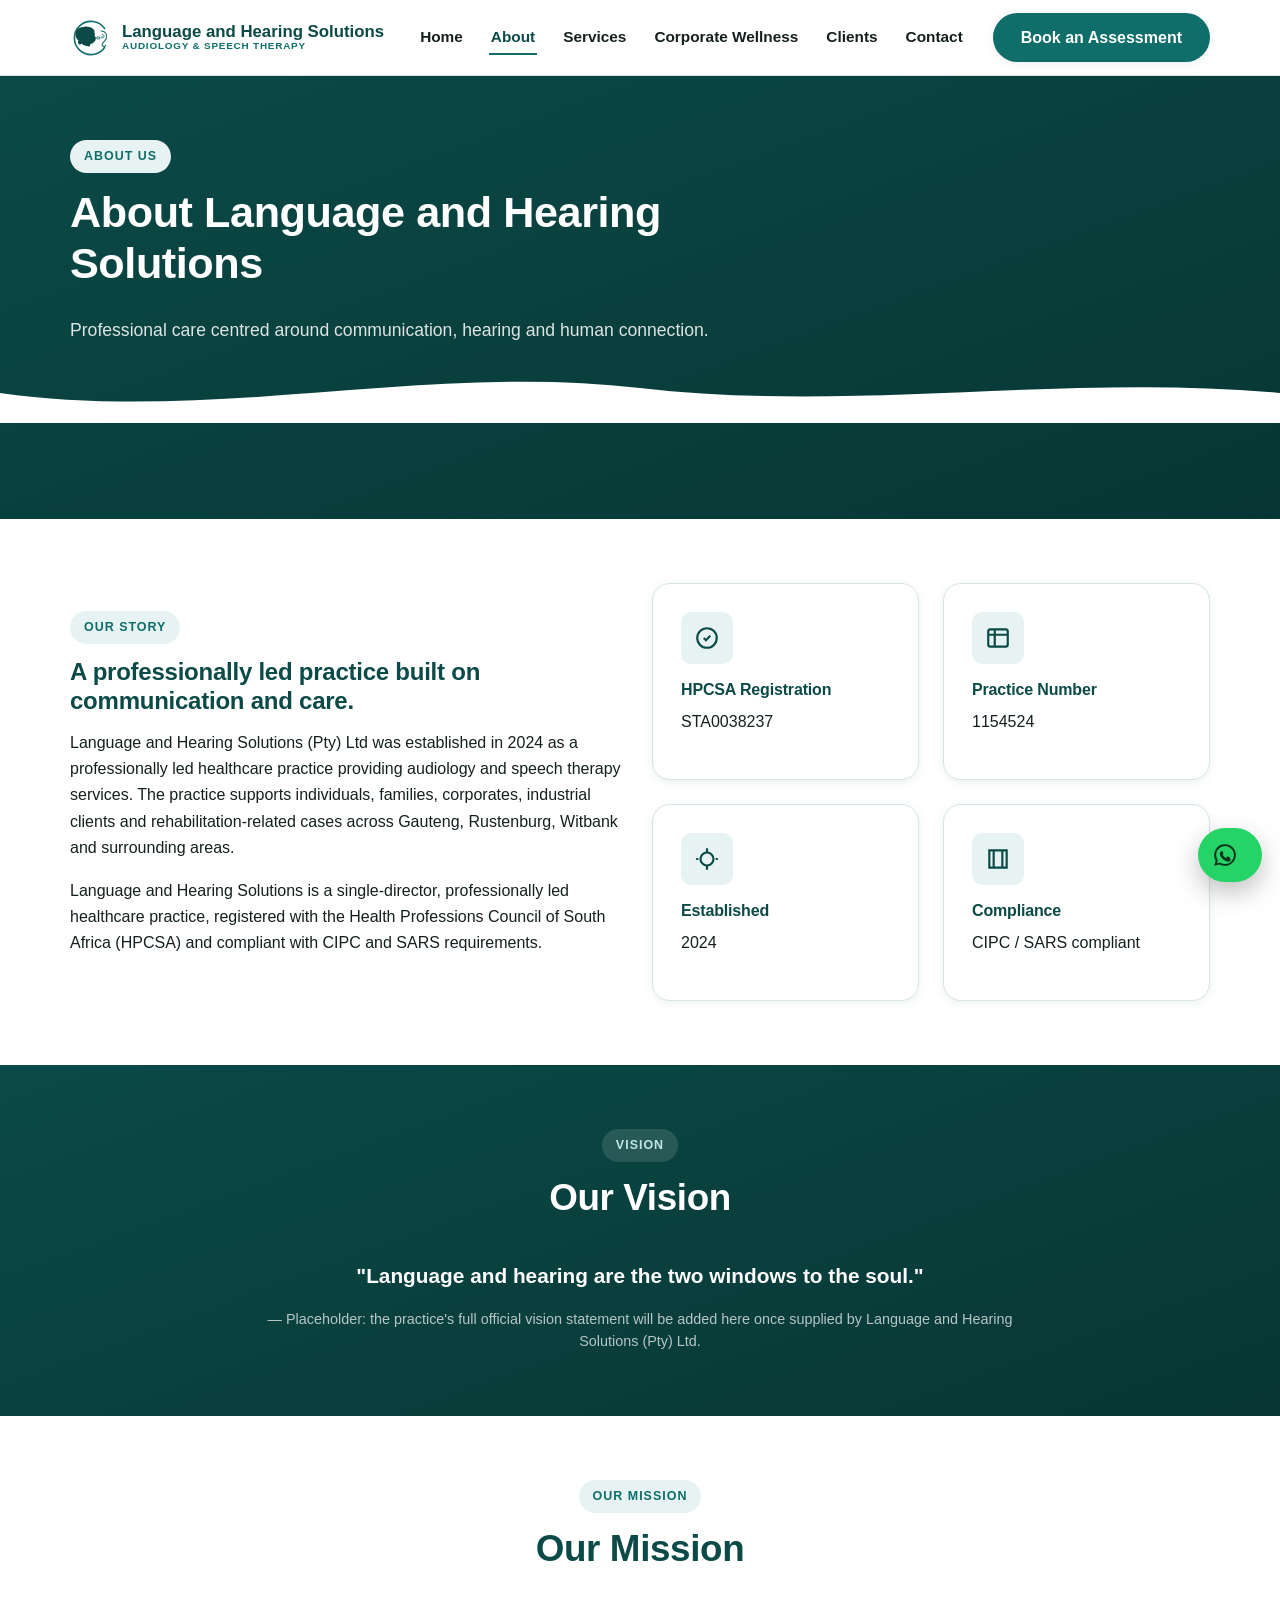
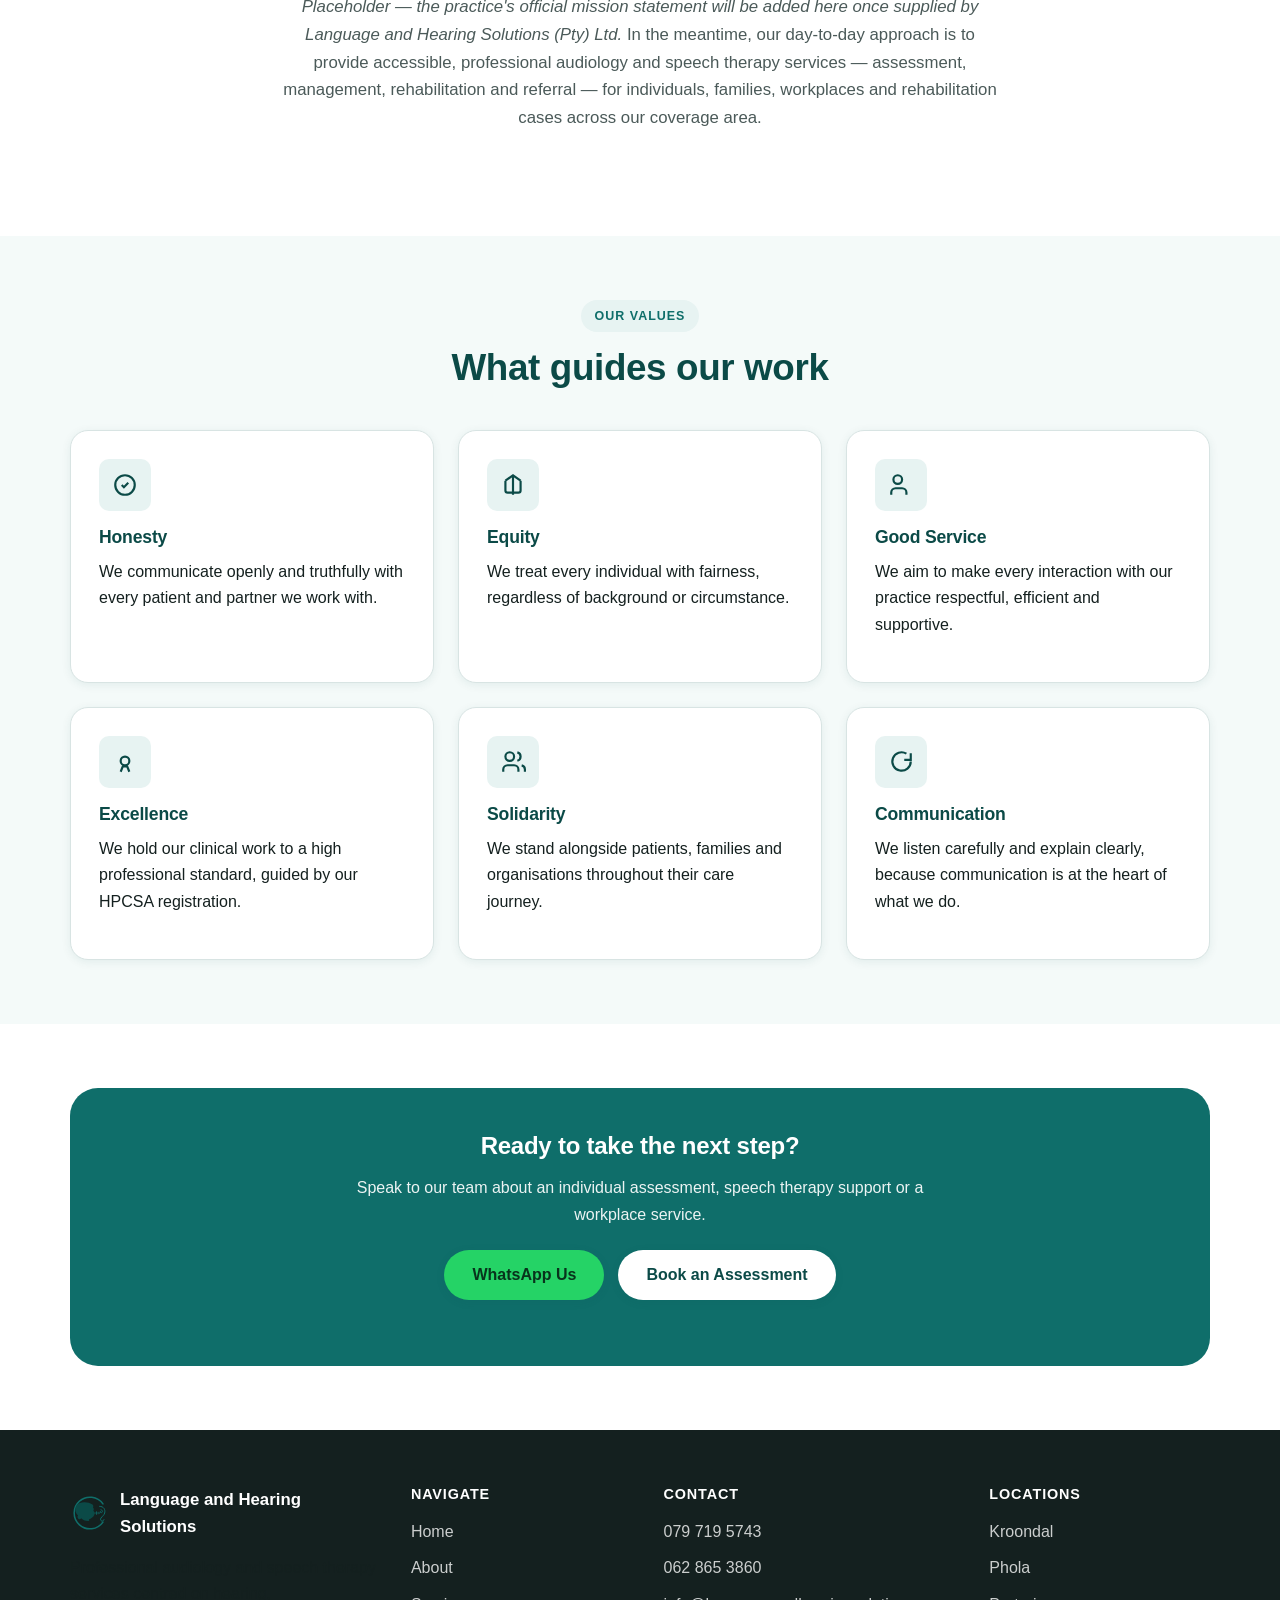
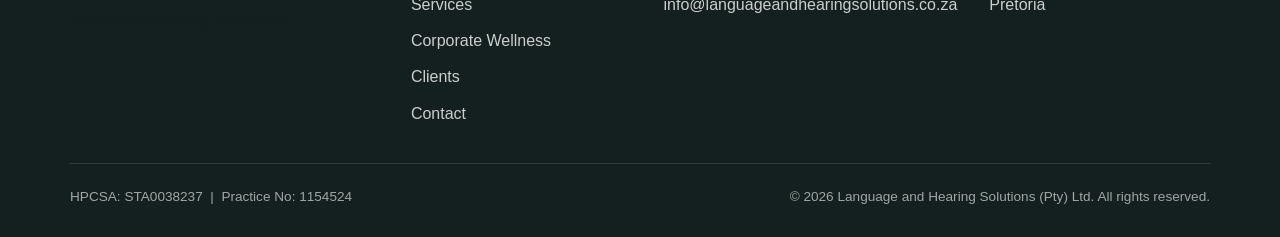
==== about.html @ 56f47d3d "Add Language and Hearing Solutions static website Mobile-first static site (HTML5/CSS3/vanilla JS) f" ====
<!DOCTYPE html>
<html lang="en-ZA">
<head>
  <meta charset="UTF-8" />
  <meta name="viewport" content="width=device-width, initial-scale=1.0" />
  <title>About Us | Language and Hearing Solutions</title>
  <meta name="description" content="Language and Hearing Solutions (Pty) Ltd is a professionally led South African audiology and speech therapy practice, established 2024. Learn about our vision, mission and values." />
  <link rel="canonical" href="https://www.languageandhearingsolutions.co.za/about.html" />
  <meta name="theme-color" content="#0F6E6A" />
  <link rel="icon" href="assets/logo.svg" type="image/svg+xml" />
  <link rel="stylesheet" href="css/style.css" />
</head>
<body>
  <a class="skip-link" href="#main-content">Skip to main content</a>

  <header class="site-header">
    <div class="container">
      <a class="brand" href="index.html">
        <img src="assets/logo.svg" alt="Language and Hearing Solutions logo" width="42" height="42" />
        <span class="brand-name">Language and Hearing Solutions<small>Audiology &amp; Speech Therapy</small></span>
      </a>
      <button class="nav-toggle" type="button" aria-expanded="false" aria-controls="main-nav" aria-label="Open menu">
        <span></span>
      </button>
      <nav class="main-nav" id="main-nav" aria-label="Primary">
        <ul class="nav-links">
          <li><a href="index.html">Home</a></li>
          <li><a href="about.html">About</a></li>
          <li><a href="services.html">Services</a></li>
          <li><a href="corporate-wellness.html">Corporate Wellness</a></li>
          <li><a href="clients.html">Clients</a></li>
          <li><a href="contact.html">Contact</a></li>
        </ul>
        <div class="header-cta">
          <a class="btn btn-primary" href="contact.html">Book an Assessment</a>
        </div>
      </nav>
    </div>
  </header>

  <main id="main-content">

    <section class="page-hero">
      <div class="container">
        <span class="eyebrow">About Us</span>
        <h1>About Language and Hearing Solutions</h1>
        <p>Professional care centred around communication, hearing and human connection.</p>
      </div>
      <div class="wave-divider" aria-hidden="true">
        <svg viewBox="0 0 1440 60" preserveAspectRatio="none"><path d="M0,30 C240,60 480,0 720,25 C960,50 1200,10 1440,30 L1440,60 L0,60 Z" fill="#ffffff"></path></svg>
      </div>
    </section>

    <!-- ============================== COMPANY BACKGROUND ============================== -->
    <section class="section-pad">
      <div class="container">
        <div class="grid grid-2" style="align-items: center;">
          <div class="reveal">
            <span class="eyebrow">Our Story</span>
            <h2>A professionally led practice built on communication and care.</h2>
            <p>Language and Hearing Solutions (Pty) Ltd was established in 2024 as a professionally led healthcare practice providing audiology and speech therapy services. The practice supports individuals, families, corporates, industrial clients and rehabilitation-related cases across Gauteng, Rustenburg, Witbank and surrounding areas.</p>
            <p>Language and Hearing Solutions is a single-director, professionally led healthcare practice, registered with the Health Professions Council of South Africa (HPCSA) and compliant with CIPC and SARS requirements.</p>
          </div>
          <div class="reveal">
            <div class="grid grid-2">
              <div class="card">
                <div class="icon-tile"><svg viewBox="0 0 24 24" fill="none" stroke="currentColor" stroke-width="2"><path d="M9 12l2 2 4-4"/><circle cx="12" cy="12" r="9"/></svg></div>
                <h3 style="font-size:1rem;">HPCSA Registration</h3>
                <p>STA0038237</p>
              </div>
              <div class="card">
                <div class="icon-tile"><svg viewBox="0 0 24 24" fill="none" stroke="currentColor" stroke-width="2"><rect x="3" y="4" width="18" height="16" rx="2"/><path d="M3 9h18M9 4v16"/></svg></div>
                <h3 style="font-size:1rem;">Practice Number</h3>
                <p>1154524</p>
              </div>
              <div class="card">
                <div class="icon-tile"><svg viewBox="0 0 24 24" fill="none" stroke="currentColor" stroke-width="2"><path d="M12 2v4M12 18v4M4 12H2M22 12h-2"/><circle cx="12" cy="12" r="6"/></svg></div>
                <h3 style="font-size:1rem;">Established</h3>
                <p>2024</p>
              </div>
              <div class="card">
                <div class="icon-tile"><svg viewBox="0 0 24 24" fill="none" stroke="currentColor" stroke-width="2"><path d="M4 4h16v16H4z"/><path d="M8 4v16M16 4v16"/></svg></div>
                <h3 style="font-size:1rem;">Compliance</h3>
                <p>CIPC / SARS compliant</p>
              </div>
            </div>
          </div>
        </div>
      </div>
    </section>

    <!-- ============================== VISION ============================== -->
    <section class="section-pad bg-teal-dark">
      <div class="container">
        <div class="section-heading center">
          <span class="eyebrow">Vision</span>
          <h2>Our Vision</h2>
        </div>
        <blockquote class="reveal" style="max-width:760px;margin:0 auto;text-align:center;font-size:1.3rem;font-weight:600;line-height:1.5;">
          "Language and hearing are the two windows to the soul."
          <footer style="margin-top:18px;font-size:0.9rem;font-weight:500;color:rgba(255,255,255,0.7);">
            — Placeholder: the practice's full official vision statement will be added here once supplied by Language and Hearing Solutions (Pty) Ltd.
          </footer>
        </blockquote>
      </div>
    </section>

    <!-- ============================== MISSION ============================== -->
    <section class="section-pad">
      <div class="container">
        <div class="section-heading center reveal">
          <span class="eyebrow">Our Mission</span>
          <h2>Our Mission</h2>
          <p style="text-align:center;">
            <em>Placeholder — the practice's official mission statement will be added here once supplied by Language and Hearing Solutions (Pty) Ltd.</em>
            In the meantime, our day-to-day approach is to provide accessible, professional audiology and speech therapy services — assessment, management, rehabilitation and referral — for individuals, families, workplaces and rehabilitation cases across our coverage area.
          </p>
        </div>
      </div>
    </section>

    <!-- ============================== VALUES ============================== -->
    <section class="section-pad bg-teal-50">
      <div class="container">
        <div class="section-heading center">
          <span class="eyebrow">Our Values</span>
          <h2>What guides our work</h2>
        </div>

        <div class="grid grid-3">
          <div class="card value-card reveal">
            <div class="icon-tile"><svg viewBox="0 0 24 24" fill="none" stroke="currentColor" stroke-width="2"><path d="M9 12l2 2 4-4"/><circle cx="12" cy="12" r="9"/></svg></div>
            <h3>Honesty</h3>
            <p>We communicate openly and truthfully with every patient and partner we work with.</p>
          </div>
          <div class="card value-card reveal">
            <div class="icon-tile"><svg viewBox="0 0 24 24" fill="none" stroke="currentColor" stroke-width="2"><path d="M12 3v18M5 8l7-5 7 5M5 8v9a2 2 0 0 0 2 2h10a2 2 0 0 0 2-2V8"/></svg></div>
            <h3>Equity</h3>
            <p>We treat every individual with fairness, regardless of background or circumstance.</p>
          </div>
          <div class="card value-card reveal">
            <div class="icon-tile"><svg viewBox="0 0 24 24" fill="none" stroke="currentColor" stroke-width="2"><path d="M17 21v-2a4 4 0 0 0-4-4H7a4 4 0 0 0-4 4v2"/><circle cx="9" cy="7" r="4"/></svg></div>
            <h3>Good Service</h3>
            <p>We aim to make every interaction with our practice respectful, efficient and supportive.</p>
          </div>
          <div class="card value-card reveal">
            <div class="icon-tile"><svg viewBox="0 0 24 24" fill="none" stroke="currentColor" stroke-width="2"><path d="M12 15a4 4 0 1 0 0-8 4 4 0 0 0 0 8Z"/><path d="M8 21l2-5h4l2 5"/></svg></div>
            <h3>Excellence</h3>
            <p>We hold our clinical work to a high professional standard, guided by our HPCSA registration.</p>
          </div>
          <div class="card value-card reveal">
            <div class="icon-tile"><svg viewBox="0 0 24 24" fill="none" stroke="currentColor" stroke-width="2"><path d="M17 21v-2a4 4 0 0 0-4-4H7a4 4 0 0 0-4 4v2"/><circle cx="9" cy="7" r="4"/><path d="M23 21v-2a4 4 0 0 0-3-3.87M16 3.13A4 4 0 0 1 16 10.87"/></svg></div>
            <h3>Solidarity</h3>
            <p>We stand alongside patients, families and organisations throughout their care journey.</p>
          </div>
          <div class="card value-card reveal">
            <div class="icon-tile"><svg viewBox="0 0 24 24" fill="none" stroke="currentColor" stroke-width="2"><path d="M21 11.5a8.5 8.5 0 1 1-4-7.2M21 4v6h-6"/></svg></div>
            <h3>Communication</h3>
            <p>We listen carefully and explain clearly, because communication is at the heart of what we do.</p>
          </div>
        </div>
      </div>
    </section>

    <!-- ============================== CTA ============================== -->
    <section class="section-pad">
      <div class="container">
        <div class="contact-strip reveal">
          <h2>Ready to take the next step?</h2>
          <p>Speak to our team about an individual assessment, speech therapy support or a workplace service.</p>
          <div class="btn-group">
            <a class="btn btn-secondary" href="https://wa.me/27797195743" target="_blank" rel="noopener">WhatsApp Us</a>
            <a class="btn btn-primary" href="contact.html">Book an Assessment</a>
          </div>
        </div>
      </div>
    </section>

  </main>

  <footer class="site-footer">
    <div class="container">
      <div class="footer-grid">
        <div>
          <div class="footer-brand">
            <img src="assets/logo.svg" alt="" width="40" height="40" />
            <span>Language and Hearing Solutions</span>
          </div>
          <p>Professional audiology and speech therapy services centred on hearing, communication and connection.</p>
        </div>
        <div class="footer-col">
          <h4>Navigate</h4>
          <ul>
            <li><a href="index.html">Home</a></li>
            <li><a href="about.html">About</a></li>
            <li><a href="services.html">Services</a></li>
            <li><a href="corporate-wellness.html">Corporate Wellness</a></li>
            <li><a href="clients.html">Clients</a></li>
            <li><a href="contact.html">Contact</a></li>
          </ul>
        </div>
        <div class="footer-col">
          <h4>Contact</h4>
          <ul>
            <li><a href="tel:+27797195743">079 719 5743</a></li>
            <li><a href="tel:+27628653860">062 865 3860</a></li>
            <li><a href="mailto:info@languageandhearingsolutions.co.za">info@languageandhearingsolutions.co.za</a></li>
          </ul>
        </div>
        <div class="footer-col">
          <h4>Locations</h4>
          <ul>
            <li>Kroondal</li>
            <li>Phola</li>
            <li>Pretoria</li>
          </ul>
        </div>
      </div>
      <div class="footer-bottom">
        <span>HPCSA: STA0038237 &nbsp;|&nbsp; Practice No: 1154524</span>
        <span>&copy; 2026 Language and Hearing Solutions (Pty) Ltd. All rights reserved.</span>
      </div>
    </div>
  </footer>

  <a class="whatsapp-float" href="https://wa.me/27797195743" target="_blank" rel="noopener" aria-label="Chat with us on WhatsApp">
    <svg viewBox="0 0 24 24" fill="currentColor" aria-hidden="true"><path d="M12 2a10 10 0 0 0-8.6 15.1L2 22l5.1-1.3A10 10 0 1 0 12 2Zm0 18.2a8.1 8.1 0 0 1-4.1-1.1l-.3-.2-3 .8.8-2.9-.2-.3A8.2 8.2 0 1 1 12 20.2Zm4.5-6.1c-.2-.1-1.5-.7-1.7-.8-.2-.1-.4-.1-.6.1-.2.2-.6.8-.8 1-.1.2-.3.2-.5.1-1.3-.5-2.1-1.1-2.9-2.5-.2-.3 0-.5.1-.6l.4-.5c.1-.2.1-.4 0-.6l-.6-1.5c-.2-.4-.4-.3-.6-.3h-.5c-.2 0-.5.1-.7.3-.2.2-.9.9-.9 2.2s.9 2.5 1 2.7c.1.2 1.8 2.8 4.4 3.8 2.1.8 2.5.6 2.9.6.4 0 1.4-.6 1.6-1.1.2-.5.2-1 .1-1.1-.1-.1-.2-.2-.4-.3Z"/></svg>
    <span class="wa-label">Chat with us on WhatsApp</span>
  </a>

  <script src="js/main.js"></script>
</body>
</html>
---- css/style.css ----
/* ==========================================================================
   Language and Hearing Solutions (Pty) Ltd — Stylesheet
   Warm clinical / modern healthcare aesthetic. Teal + white + dark teal.
   ========================================================================== */

/* -------------------------------- Tokens -------------------------------- */
:root {
  /* Brand colours */
  --teal: #0F6E6A;
  --teal-dark: #0B4A47;
  --teal-darker: #073634;
  --teal-100: #E7F3F2;
  --teal-50: #F4FAF9;
  --near-black: #14201F;
  --white: #FFFFFF;
  --grey-700: #4B5A59;
  --grey-500: #7C8B8A;
  --grey-300: #D8E4E3;
  --grey-100: #F1F6F5;

  /* Semantic */
  --color-bg: var(--white);
  --color-text: var(--near-black);
  --color-muted: var(--grey-700);
  --color-border: var(--grey-300);
  --color-link: var(--teal);
  --color-focus: #0B4A47;

  /* Typography */
  --font-base: "Segoe UI", Roboto, "Helvetica Neue", Arial, sans-serif;
  --fs-body: 1rem;
  --lh-body: 1.65;

  /* Layout */
  --container-max: 1180px;
  --radius-sm: 10px;
  --radius-md: 18px;
  --radius-lg: 28px;
  --radius-pill: 999px;
  --shadow-sm: 0 2px 10px rgba(11, 74, 71, 0.08);
  --shadow-md: 0 12px 32px rgba(11, 74, 71, 0.12);
  --header-h: 76px;

  --transition: 220ms ease;
}

@media (prefers-reduced-motion: reduce) {
  * {
    animation-duration: 0.001ms !important;
    animation-iteration-count: 1 !important;
    transition-duration: 0.001ms !important;
    scroll-behavior: auto !important;
  }
}

/* --------------------------------- Reset --------------------------------- */
*, *::before, *::after { box-sizing: border-box; }

html {
  scroll-behavior: smooth;
  -webkit-text-size-adjust: 100%;
}

body {
  margin: 0;
  font-family: var(--font-base);
  font-size: var(--fs-body);
  line-height: var(--lh-body);
  color: var(--color-text);
  background: var(--color-bg);
  -webkit-font-smoothing: antialiased;
}

img { max-width: 100%; display: block; }

a {
  color: var(--color-link);
  text-decoration: none;
}
a:hover { text-decoration: underline; }

ul { margin: 0; padding: 0; }
li { list-style: none; }

button { font-family: inherit; }

h1, h2, h3, h4 {
  font-family: var(--font-base);
  font-weight: 800;
  line-height: 1.2;
  color: var(--teal-dark);
  margin: 0 0 0.6em;
  letter-spacing: -0.01em;
}

p { margin: 0 0 1em; color: var(--color-text); }

/* Visible focus states everywhere */
a:focus-visible,
button:focus-visible,
input:focus-visible,
select:focus-visible,
textarea:focus-visible,
[tabindex]:focus-visible {
  outline: 3px solid var(--color-focus);
  outline-offset: 3px;
  border-radius: 4px;
}

.skip-link {
  position: absolute;
  left: -9999px;
  top: 0;
  background: var(--teal-dark);
  color: var(--white);
  padding: 0.75em 1.25em;
  z-index: 1000;
  border-radius: 0 0 var(--radius-sm) 0;
}
.skip-link:focus {
  left: 0;
}

.visually-hidden {
  position: absolute !important;
  width: 1px; height: 1px;
  overflow: hidden;
  clip: rect(0 0 0 0);
  white-space: nowrap;
}

/* ------------------------------- Container -------------------------------- */
.container {
  width: 100%;
  max-width: var(--container-max);
  margin: 0 auto;
  padding: 0 20px;
}

section { position: relative; }

.section-pad { padding: 64px 0; }
.section-pad-sm { padding: 40px 0; }

.bg-teal-50 { background: var(--teal-50); }
.bg-teal-dark {
  background: linear-gradient(160deg, var(--teal-dark), var(--teal-darker));
  color: var(--white);
}
.bg-teal-dark h2, .bg-teal-dark h3 { color: var(--white); }
.bg-teal-dark p { color: rgba(255,255,255,0.85); }

/* ------------------------------ Section heading ---------------------------- */
.eyebrow {
  display: inline-block;
  font-size: 0.78rem;
  font-weight: 700;
  letter-spacing: 0.08em;
  text-transform: uppercase;
  color: var(--teal);
  background: var(--teal-100);
  padding: 6px 14px;
  border-radius: var(--radius-pill);
  margin-bottom: 14px;
}
.bg-teal-dark .eyebrow {
  background: rgba(255,255,255,0.12);
  color: #BFE6E3;
}

.section-heading {
  max-width: 720px;
  margin-bottom: 40px;
}
.section-heading.center { margin-inline: auto; text-align: center; }
.section-heading h2 { font-size: clamp(1.6rem, 3vw, 2.3rem); }
.section-heading p { color: var(--color-muted); font-size: 1.05rem; }

/* ---------------------------------- Buttons -------------------------------- */
.btn {
  display: inline-flex;
  align-items: center;
  justify-content: center;
  gap: 8px;
  font-weight: 700;
  font-size: 1rem;
  padding: 14px 26px;
  border-radius: var(--radius-pill);
  border: 2px solid transparent;
  cursor: pointer;
  transition: transform var(--transition), background var(--transition), color var(--transition), box-shadow var(--transition);
  text-decoration: none;
  line-height: 1.1;
  min-height: 48px;
}
.btn:hover { transform: translateY(-2px); text-decoration: none; }
.btn:active { transform: translateY(0); }

.btn-primary {
  background: var(--teal);
  color: var(--white);
  box-shadow: var(--shadow-sm);
}
.btn-primary:hover { background: var(--teal-dark); color: var(--white); }

.btn-secondary {
  background: #25D366;
  color: #08331C;
  box-shadow: var(--shadow-sm);
}
.btn-secondary:hover { background: #1EBE59; color: #08331C; }

.btn-outline {
  background: transparent;
  border-color: var(--teal);
  color: var(--teal);
}
.btn-outline:hover { background: var(--teal-100); color: var(--teal-dark); }

.btn-outline-light {
  background: transparent;
  border-color: rgba(255,255,255,0.6);
  color: var(--white);
}
.btn-outline-light:hover { background: rgba(255,255,255,0.12); color: var(--white); }

.btn-block { width: 100%; }

.btn-group {
  display: flex;
  flex-wrap: wrap;
  gap: 14px;
}

/* ---------------------------------- Header ---------------------------------- */
.site-header {
  position: sticky;
  top: 0;
  z-index: 500;
  background: rgba(255,255,255,0.92);
  backdrop-filter: saturate(160%) blur(8px);
  border-bottom: 1px solid var(--color-border);
  height: var(--header-h);
}

.site-header .container {
  height: 100%;
  display: flex;
  align-items: center;
  justify-content: space-between;
  gap: 16px;
}

.brand {
  display: flex;
  align-items: center;
  gap: 10px;
  color: var(--teal-dark);
  font-weight: 800;
  font-size: 1.05rem;
  flex-shrink: 0;
}
.brand:hover { text-decoration: none; }
.brand img { width: 42px; height: 42px; }
.brand-name { line-height: 1.1; }
.brand-name small {
  display: block;
  font-weight: 600;
  font-size: 0.62rem;
  letter-spacing: 0.08em;
  color: var(--teal);
  text-transform: uppercase;
}

.main-nav {
  display: flex;
  align-items: center;
  gap: 28px;
}

.nav-links {
  display: flex;
  gap: 24px;
  align-items: center;
}
.nav-links a {
  color: var(--near-black);
  font-weight: 600;
  font-size: 0.96rem;
  padding: 8px 2px;
  position: relative;
}
.nav-links a:hover { color: var(--teal); text-decoration: none; }
.nav-links a::after {
  content: "";
  position: absolute;
  left: 0; right: 0; bottom: -2px;
  height: 2px;
  background: var(--teal);
  transform: scaleX(0);
  transition: transform var(--transition);
}
.nav-links a:hover::after,
.nav-links a[aria-current="page"]::after { transform: scaleX(1); }
.nav-links a[aria-current="page"] { color: var(--teal-dark); }

.header-cta { display: flex; align-items: center; gap: 12px; }

.nav-toggle {
  display: none;
  background: transparent;
  border: 2px solid var(--teal-100);
  border-radius: var(--radius-sm);
  width: 46px;
  height: 46px;
  align-items: center;
  justify-content: center;
  cursor: pointer;
  flex-shrink: 0;
}
.nav-toggle span {
  display: block;
  width: 22px;
  height: 2px;
  background: var(--teal-dark);
  position: relative;
  transition: transform var(--transition), opacity var(--transition);
}
.nav-toggle span::before,
.nav-toggle span::after {
  content: "";
  position: absolute;
  left: 0;
  width: 22px;
  height: 2px;
  background: var(--teal-dark);
  transition: transform var(--transition), opacity var(--transition);
}
.nav-toggle span::before { top: -7px; }
.nav-toggle span::after { top: 7px; }

.nav-toggle[aria-expanded="true"] span { background: transparent; }
.nav-toggle[aria-expanded="true"] span::before { transform: translateY(7px) rotate(45deg); }
.nav-toggle[aria-expanded="true"] span::after { transform: translateY(-7px) rotate(-45deg); }

/* Mobile nav */
@media (max-width: 900px) {
  .nav-toggle { display: flex; }
  .main-nav {
    position: fixed;
    top: var(--header-h);
    left: 0;
    right: 0;
    background: var(--white);
    flex-direction: column;
    align-items: stretch;
    gap: 0;
    max-height: 0;
    overflow: hidden;
    border-bottom: 1px solid var(--color-border);
    box-shadow: var(--shadow-md);
    transition: max-height var(--transition);
  }
  .main-nav.is-open { max-height: calc(100vh - var(--header-h)); overflow-y: auto; }
  .nav-links {
    flex-direction: column;
    align-items: stretch;
    gap: 0;
    padding: 8px 20px;
  }
  .nav-links a {
    display: block;
    padding: 14px 4px;
    border-bottom: 1px solid var(--grey-100);
  }
  .nav-links a::after { display: none; }
  .header-cta {
    flex-direction: column;
    align-items: stretch;
    padding: 16px 20px 24px;
  }
  .header-cta .btn { width: 100%; }
}

/* --------------------------------- Hero ------------------------------------ */
.hero {
  position: relative;
  overflow: hidden;
  background: linear-gradient(180deg, var(--teal-50) 0%, var(--white) 100%);
  padding: 56px 0 90px;
}
.hero .container {
  display: grid;
  grid-template-columns: 1fr;
  gap: 40px;
  align-items: center;
  position: relative;
  z-index: 2;
}
.hero-copy h1 {
  font-size: clamp(2.1rem, 5vw, 3.2rem);
  margin-bottom: 0.5em;
}
.hero-copy p.lead {
  font-size: 1.15rem;
  color: var(--color-muted);
  max-width: 560px;
}
.hero-media {
  position: relative;
}
.hero-media .image-frame {
  border-radius: var(--radius-lg);
  overflow: hidden;
  box-shadow: var(--shadow-md);
  aspect-ratio: 4 / 3;
}
.hero-media .image-frame img { width: 100%; height: 100%; object-fit: cover; }
.hero-media .logo-badge {
  position: absolute;
  bottom: -22px;
  left: -22px;
  background: var(--white);
  border-radius: var(--radius-pill);
  box-shadow: var(--shadow-md);
  padding: 10px 16px 10px 10px;
  display: flex;
  align-items: center;
  gap: 10px;
}
.hero-media .logo-badge img { width: 40px; height: 40px; }
.hero-media .logo-badge span {
  font-size: 0.78rem;
  font-weight: 700;
  color: var(--teal-dark);
  line-height: 1.15;
}

.hero-wave {
  position: absolute;
  left: 0; right: 0; bottom: -1px;
  width: 100%;
  height: auto;
  line-height: 0;
  z-index: 1;
}

@media (min-width: 900px) {
  .hero .container { grid-template-columns: 1.05fr 0.95fr; }
}

/* --------------------------------- Page hero (secondary pages) ------------ */
.page-hero {
  background: linear-gradient(160deg, var(--teal-dark), var(--teal-darker));
  color: var(--white);
  padding: 64px 0 96px;
  position: relative;
  overflow: hidden;
}
.page-hero h1 { color: var(--white); font-size: clamp(1.9rem, 4.5vw, 2.7rem); max-width: 780px; }
.page-hero p { color: rgba(255,255,255,0.86); font-size: 1.1rem; max-width: 640px; }
.page-hero .container { position: relative; z-index: 2; }

/* --------------------------------- Waves ------------------------------------ */
.wave-divider {
  display: block;
  width: 100%;
  height: auto;
  line-height: 0;
}
.wave-divider svg { display: block; width: 100%; height: 60px; }

/* ------------------------------- Trust bar ---------------------------------- */
.trust-bar {
  background: var(--teal-50);
  border-top: 1px solid var(--grey-100);
  border-bottom: 1px solid var(--grey-100);
  padding: 28px 0;
}
.trust-list {
  display: grid;
  grid-template-columns: repeat(2, 1fr);
  gap: 20px;
}
.trust-item {
  display: flex;
  align-items: center;
  gap: 12px;
  font-weight: 700;
  color: var(--teal-dark);
  font-size: 0.92rem;
}
.trust-item .icon {
  flex-shrink: 0;
  width: 38px; height: 38px;
  border-radius: 50%;
  background: var(--white);
  color: var(--teal);
  display: flex;
  align-items: center;
  justify-content: center;
  box-shadow: var(--shadow-sm);
}
@media (min-width: 700px) {
  .trust-list { grid-template-columns: repeat(3, 1fr); }
}
@media (min-width: 1000px) {
  .trust-list { grid-template-columns: repeat(5, 1fr); }
}

/* --------------------------------- Cards ------------------------------------ */
.card {
  background: var(--white);
  border-radius: var(--radius-md);
  border: 1px solid var(--color-border);
  padding: 28px;
  box-shadow: var(--shadow-sm);
  transition: transform var(--transition), box-shadow var(--transition);
}
.card:hover { transform: translateY(-4px); box-shadow: var(--shadow-md); }

.grid {
  display: grid;
  gap: 24px;
}
.grid-2 { grid-template-columns: 1fr; }
.grid-3 { grid-template-columns: 1fr; }
.grid-4 { grid-template-columns: 1fr; }

@media (min-width: 640px) {
  .grid-2 { grid-template-columns: repeat(2, 1fr); }
  .grid-4 { grid-template-columns: repeat(2, 1fr); }
}
@media (min-width: 900px) {
  .grid-3 { grid-template-columns: repeat(3, 1fr); }
  .grid-4 { grid-template-columns: repeat(4, 1fr); }
}

/* Icon tile used in cards */
.icon-tile {
  width: 52px; height: 52px;
  border-radius: var(--radius-sm);
  background: var(--teal-100);
  color: var(--teal-dark);
  display: flex;
  align-items: center;
  justify-content: center;
  margin-bottom: 16px;
  flex-shrink: 0;
}
.icon-tile svg { width: 26px; height: 26px; }

/* Pillar cards (Audiology / Speech Therapy) */
.pillar-card {
  border-radius: var(--radius-lg);
  padding: 36px;
  box-shadow: var(--shadow-sm);
  position: relative;
  overflow: hidden;
}
.pillar-card h3 { font-size: 1.5rem; }
.pillar-card ul { margin: 18px 0 22px; display: grid; gap: 10px; }
.pillar-card ul li {
  display: flex;
  align-items: flex-start;
  gap: 10px;
  font-size: 0.97rem;
}
.pillar-card ul li svg { flex-shrink: 0; margin-top: 3px; width: 18px; height: 18px; }

.pillar-card.pillar-audiology {
  background: var(--teal-dark);
  color: var(--white);
}
.pillar-card.pillar-audiology h3,
.pillar-card.pillar-audiology p { color: var(--white); }
.pillar-card.pillar-audiology ul li { color: rgba(255,255,255,0.9); }
.pillar-card.pillar-audiology svg { color: #7FD3CE; }

.pillar-card.pillar-speech {
  background: var(--teal-50);
  border: 1px solid var(--grey-300);
}
.pillar-card.pillar-speech svg { color: var(--teal); }

/* Service directory cards */
.service-card h3 { font-size: 1.15rem; margin-bottom: 8px; }
.service-card p { color: var(--color-muted); margin-bottom: 0; font-size: 0.96rem; }

/* Location cards */
.location-card { display: flex; flex-direction: column; gap: 10px; }
.location-card h3 { font-size: 1.2rem; display: flex; align-items: center; gap: 10px; }
.location-card address { font-style: normal; color: var(--color-muted); line-height: 1.6; }
.location-card .btn { margin-top: 6px; align-self: flex-start; }

/* Contact detail cards */
.contact-card { text-align: center; }
.contact-card .icon-tile { margin: 0 auto 16px; }
.contact-card h3 { font-size: 1.15rem; }
.contact-card .value { font-weight: 700; color: var(--teal-dark); margin-bottom: 14px; font-size: 1.05rem; }

/* Case study cards */
.case-card { border-top: 6px solid var(--teal); }
.case-card h3 { font-size: 1.3rem; }
.case-stats {
  display: grid;
  grid-template-columns: repeat(2, 1fr);
  gap: 14px;
  margin: 18px 0;
}
.case-stat {
  background: var(--teal-50);
  border-radius: var(--radius-sm);
  padding: 16px;
  text-align: center;
}
.case-stat .num { font-size: 1.8rem; font-weight: 800; color: var(--teal-dark); display: block; }
.case-stat .label { font-size: 0.82rem; color: var(--color-muted); font-weight: 600; }
.case-note {
  background: var(--white);
  border-left: 4px solid var(--teal);
  padding: 12px 16px;
  color: var(--color-muted);
  font-size: 0.95rem;
  border-radius: 0 var(--radius-sm) var(--radius-sm) 0;
}

/* Value cards */
.value-card { text-align: left; }
.value-card h3 { font-size: 1.1rem; }

/* Process steps */
.process-grid {
  display: grid;
  gap: 24px;
  grid-template-columns: 1fr;
}
@media (min-width: 700px) { .process-grid { grid-template-columns: repeat(2, 1fr); } }
@media (min-width: 1000px) { .process-grid { grid-template-columns: repeat(4, 1fr); } }
.process-step {
  background: var(--white);
  border: 1px solid var(--color-border);
  border-radius: var(--radius-md);
  padding: 26px;
}
.process-step .step-num {
  font-size: 2rem;
  font-weight: 800;
  color: var(--teal-100);
  -webkit-text-stroke: 1px var(--teal);
  display: block;
  margin-bottom: 8px;
}

/* --------------------------------- Reveal animation ------------------------ */
.reveal {
  opacity: 0;
  transform: translateY(18px);
  transition: opacity 600ms ease, transform 600ms ease;
}
.reveal.is-visible {
  opacity: 1;
  transform: translateY(0);
}
@media (prefers-reduced-motion: reduce) {
  .reveal { opacity: 1; transform: none; transition: none; }
}

/* --------------------------------- Coverage / map section ------------------ */
.coverage-section {
  background: var(--teal-dark);
  color: var(--white);
  border-radius: var(--radius-lg);
  padding: 44px;
  position: relative;
  overflow: hidden;
}
.coverage-section h2 { color: var(--white); }
.coverage-section p { color: rgba(255,255,255,0.85); }
.coverage-locations {
  display: grid;
  gap: 16px;
  grid-template-columns: 1fr;
  margin: 26px 0;
}
@media (min-width: 700px) { .coverage-locations { grid-template-columns: repeat(3, 1fr); } }
.coverage-chip {
  background: rgba(255,255,255,0.08);
  border: 1px solid rgba(255,255,255,0.18);
  border-radius: var(--radius-sm);
  padding: 16px;
}
.coverage-chip h4 { color: var(--white); margin-bottom: 4px; font-size: 1rem; }
.coverage-chip span { color: rgba(255,255,255,0.75); font-size: 0.9rem; }

/* --------------------------------- Contact strip ---------------------------- */
.contact-strip {
  background: var(--teal);
  color: var(--white);
  border-radius: var(--radius-lg);
  padding: 44px;
  text-align: center;
}
.contact-strip h2 { color: var(--white); }
.contact-strip p { color: rgba(255,255,255,0.92); max-width: 620px; margin-inline: auto; }
.contact-strip .btn-group { justify-content: center; margin: 22px 0; }
.contact-strip .btn-primary { background: var(--white); color: var(--teal-dark); }
.contact-strip .btn-primary:hover { background: var(--teal-50); }
.contact-strip .details {
  display: flex;
  flex-wrap: wrap;
  gap: 18px;
  justify-content: center;
  font-weight: 600;
}
.contact-strip .details a { color: var(--white); text-decoration: underline; }

/* ----------------------------------- Footer ---------------------------------- */
.site-footer {
  background: var(--near-black);
  color: rgba(255,255,255,0.78);
  padding: 56px 0 28px;
}
.footer-grid {
  display: grid;
  gap: 32px;
  grid-template-columns: 1fr;
}
@media (min-width: 700px) {
  .footer-grid { grid-template-columns: 1.4fr 1fr 1fr 1fr; }
}
.footer-brand { display: flex; align-items: center; gap: 10px; margin-bottom: 14px; }
.footer-brand img { width: 40px; height: 40px; }
.footer-brand span { font-weight: 800; color: var(--white); font-size: 1.05rem; }
.footer-col h4 {
  color: var(--white);
  font-size: 0.9rem;
  text-transform: uppercase;
  letter-spacing: 0.06em;
  margin-bottom: 16px;
}
.footer-col ul { display: grid; gap: 10px; }
.footer-col a { color: rgba(255,255,255,0.78); }
.footer-col a:hover { color: var(--white); }
.footer-bottom {
  border-top: 1px solid rgba(255,255,255,0.12);
  margin-top: 36px;
  padding-top: 22px;
  display: flex;
  flex-wrap: wrap;
  gap: 12px;
  justify-content: space-between;
  font-size: 0.85rem;
  color: rgba(255,255,255,0.6);
}

/* --------------------------------- Floating WhatsApp ------------------------ */
.whatsapp-float {
  position: fixed;
  right: 18px;
  bottom: 18px;
  z-index: 600;
  display: inline-flex;
  align-items: center;
  gap: 10px;
  background: #25D366;
  color: #08331C;
  border-radius: var(--radius-pill);
  padding: 14px;
  box-shadow: 0 10px 26px rgba(0,0,0,0.25);
  text-decoration: none;
  font-weight: 700;
  transition: transform var(--transition), box-shadow var(--transition);
}
.whatsapp-float:hover { transform: translateY(-3px); text-decoration: none; }
.whatsapp-float svg { width: 26px; height: 26px; flex-shrink: 0; }
.whatsapp-float .wa-label {
  max-width: 0;
  overflow: hidden;
  white-space: nowrap;
  opacity: 0;
  transition: max-width var(--transition), opacity var(--transition), margin var(--transition);
}
.whatsapp-float:hover .wa-label,
.whatsapp-float:focus-visible .wa-label {
  max-width: 220px;
  opacity: 1;
  margin-right: 4px;
}

@media (max-width: 480px) {
  .whatsapp-float { right: 14px; bottom: 84px; padding: 13px; }
}

/* --------------------------------- Forms ------------------------------------ */
.form-grid {
  display: grid;
  gap: 20px;
  grid-template-columns: 1fr;
}
@media (min-width: 640px) {
  .form-grid.two-col { grid-template-columns: 1fr 1fr; }
}
.field {
  display: flex;
  flex-direction: column;
  gap: 6px;
}
.field.full { grid-column: 1 / -1; }
.field label {
  font-weight: 700;
  font-size: 0.92rem;
  color: var(--teal-dark);
}
.field .required { color: #B3261E; }
.field input,
.field select,
.field textarea {
  border: 1.5px solid var(--color-border);
  border-radius: var(--radius-sm);
  padding: 13px 14px;
  font-size: 1rem;
  font-family: inherit;
  background: var(--white);
  color: var(--color-text);
  transition: border-color var(--transition);
  min-height: 48px;
}
.field textarea { min-height: 130px; resize: vertical; }
.field input:focus,
.field select:focus,
.field textarea:focus {
  border-color: var(--teal);
  outline: none;
  box-shadow: 0 0 0 3px var(--teal-100);
}
.field .error-msg {
  color: #B3261E;
  font-size: 0.85rem;
  min-height: 1.2em;
}
.field[data-invalid="true"] input,
.field[data-invalid="true"] select,
.field[data-invalid="true"] textarea {
  border-color: #B3261E;
}

.form-note {
  font-size: 0.88rem;
  color: var(--color-muted);
  background: var(--teal-50);
  border-radius: var(--radius-sm);
  padding: 12px 14px;
  margin-bottom: 20px;
}

.form-feedback {
  border-radius: var(--radius-sm);
  padding: 14px 16px;
  margin-top: 18px;
  font-weight: 600;
  display: none;
}
.form-feedback.is-success {
  display: block;
  background: #E5F6EC;
  color: #14532D;
  border: 1px solid #B7E4C7;
}
.form-feedback.is-error {
  display: block;
  background: #FCEBEA;
  color: #7A241E;
  border: 1px solid #F3C6C2;
}

/* --------------------------------- Utility ------------------------------------ */
.mt-0 { margin-top: 0; }
.text-center { text-align: center; }
.text-muted { color: var(--color-muted); }
.stack { display: grid; gap: 16px; }
.divider-space { height: 8px; }

@media (max-width: 480px) {
  .section-pad { padding: 44px 0; }
  h1 { font-size: 1.9rem; }
}
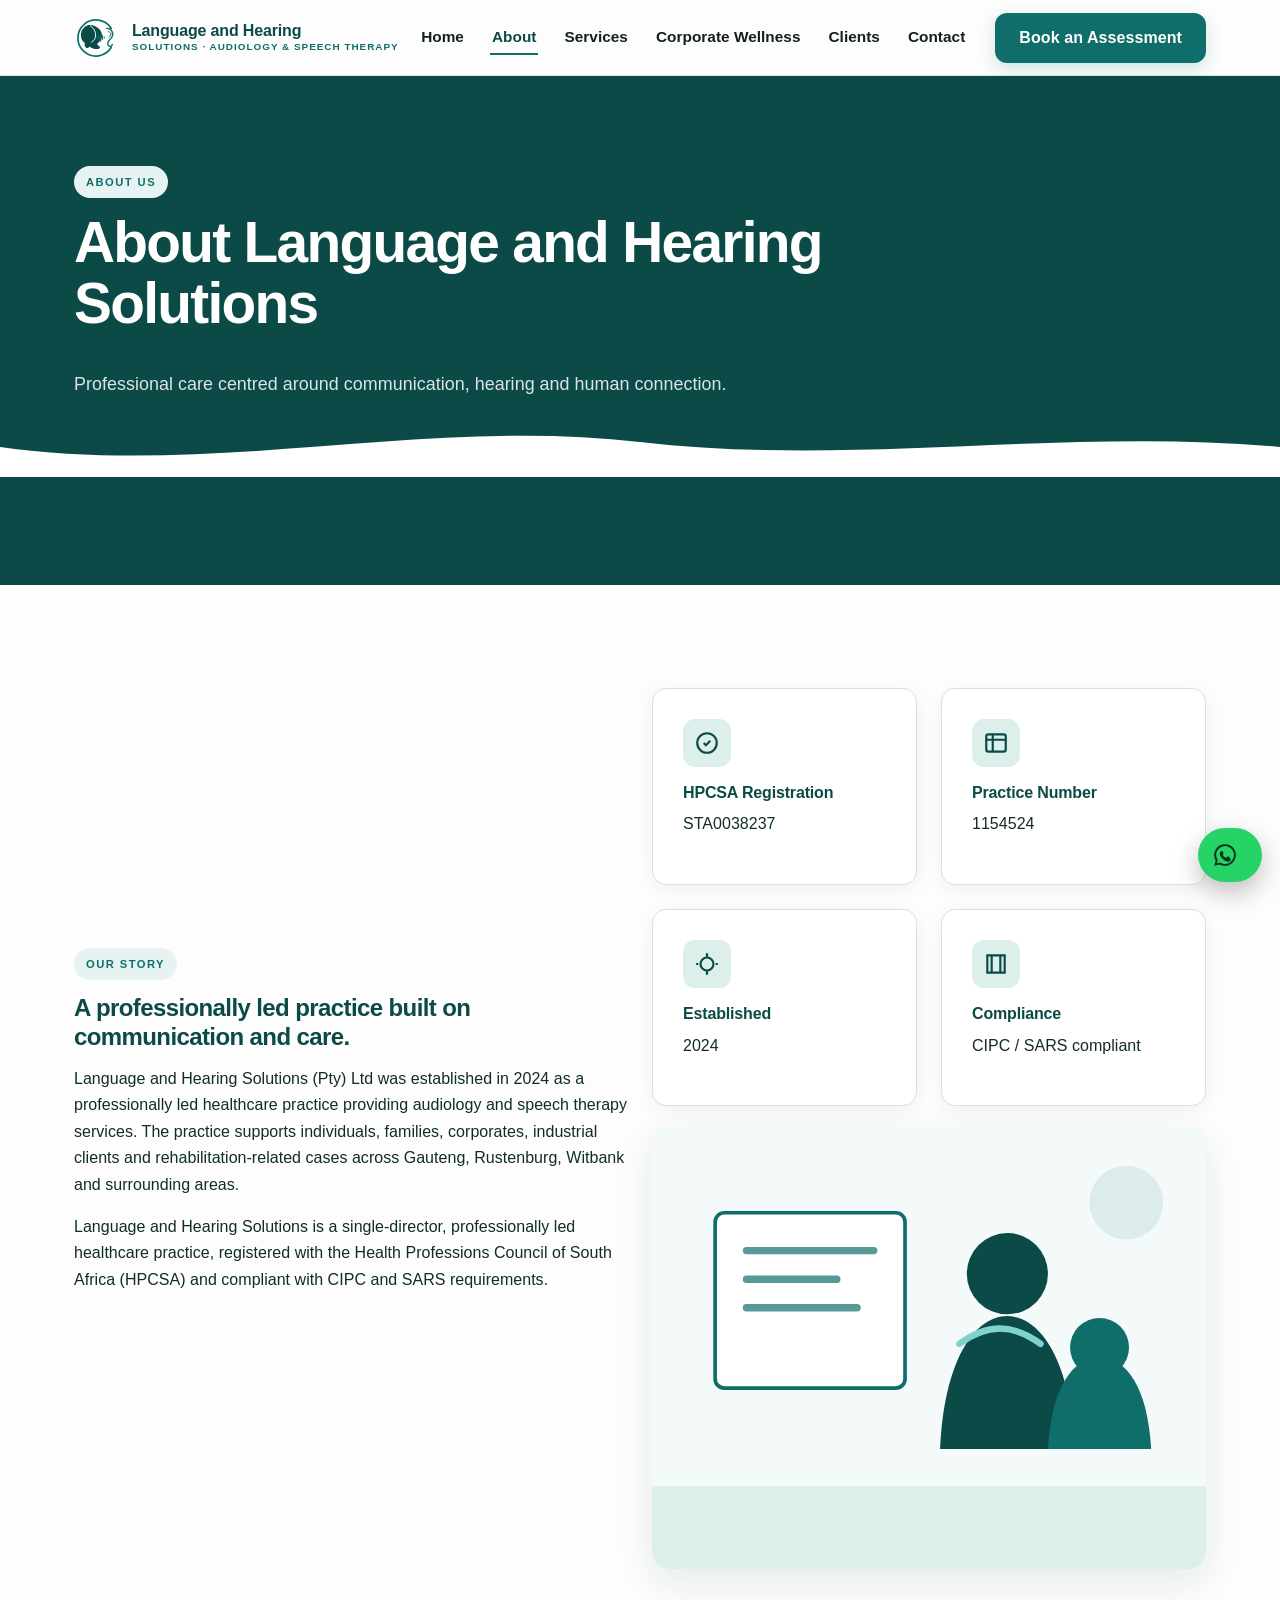
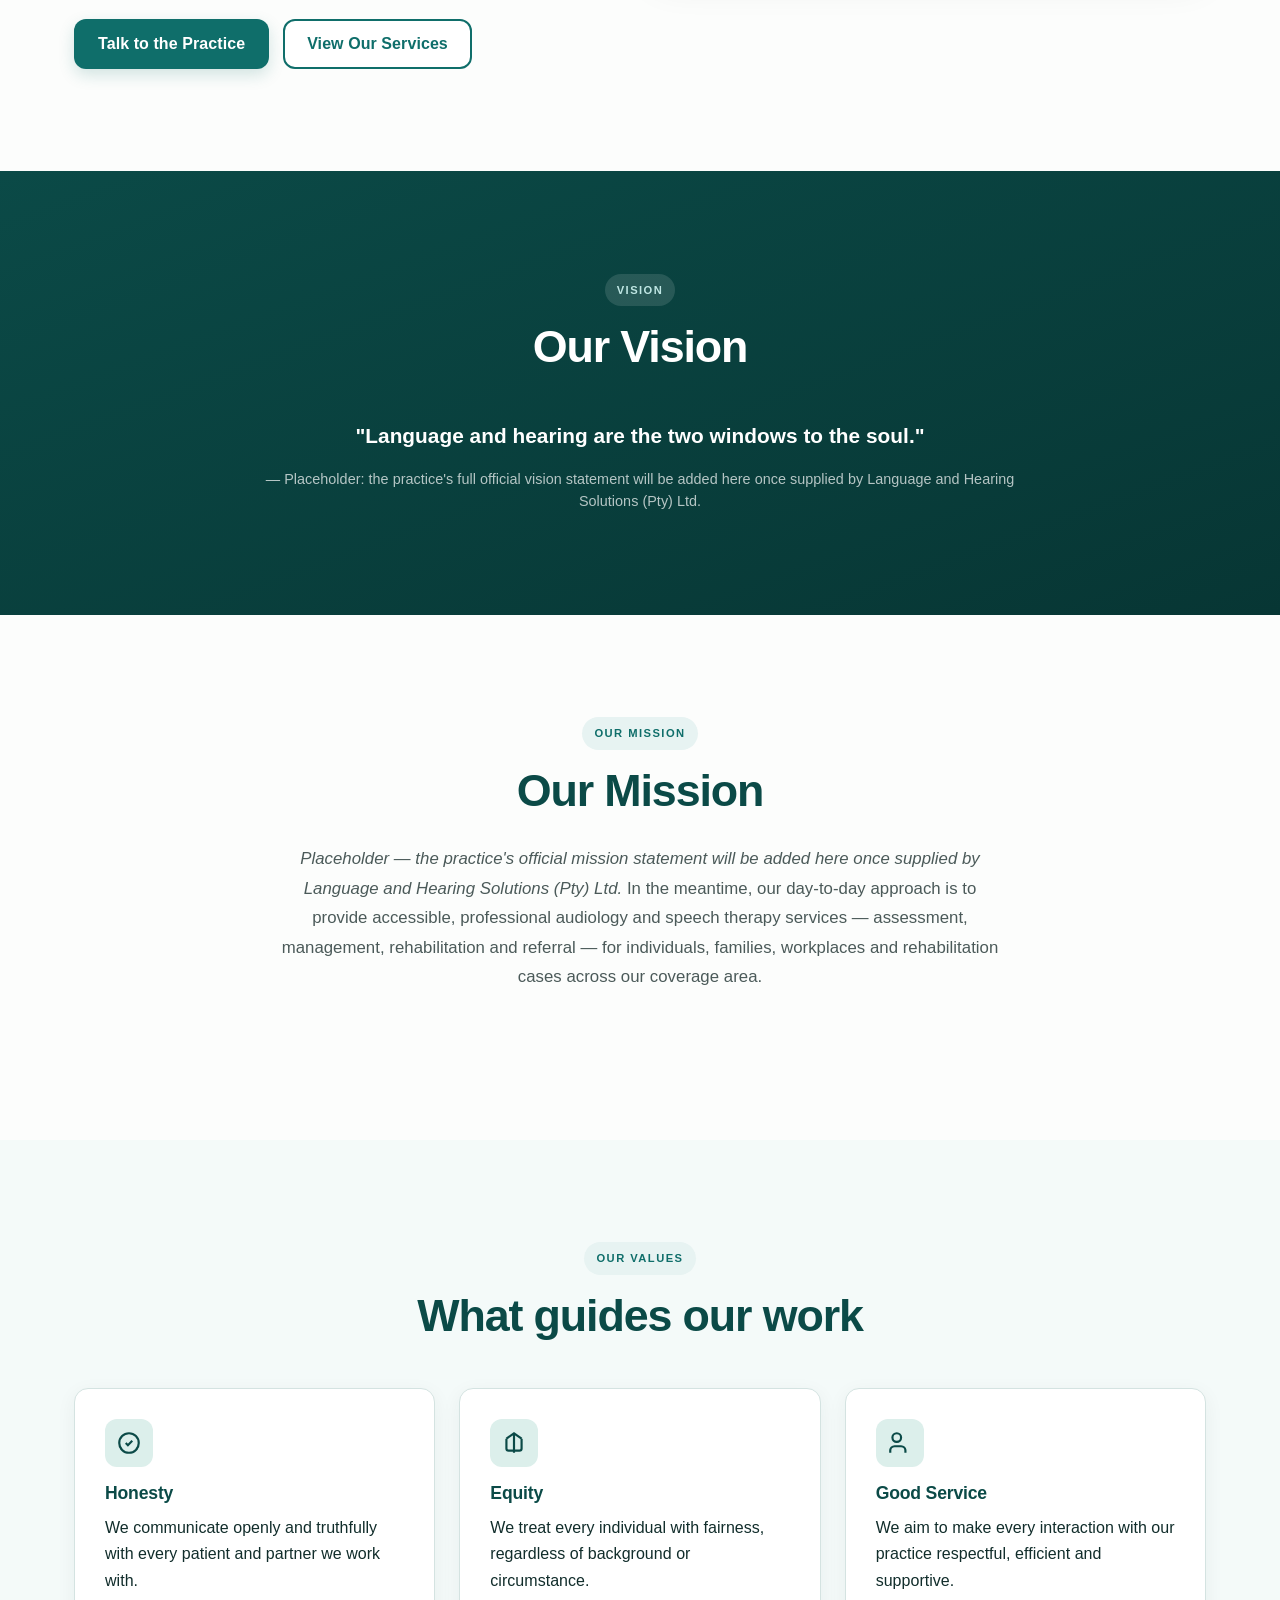
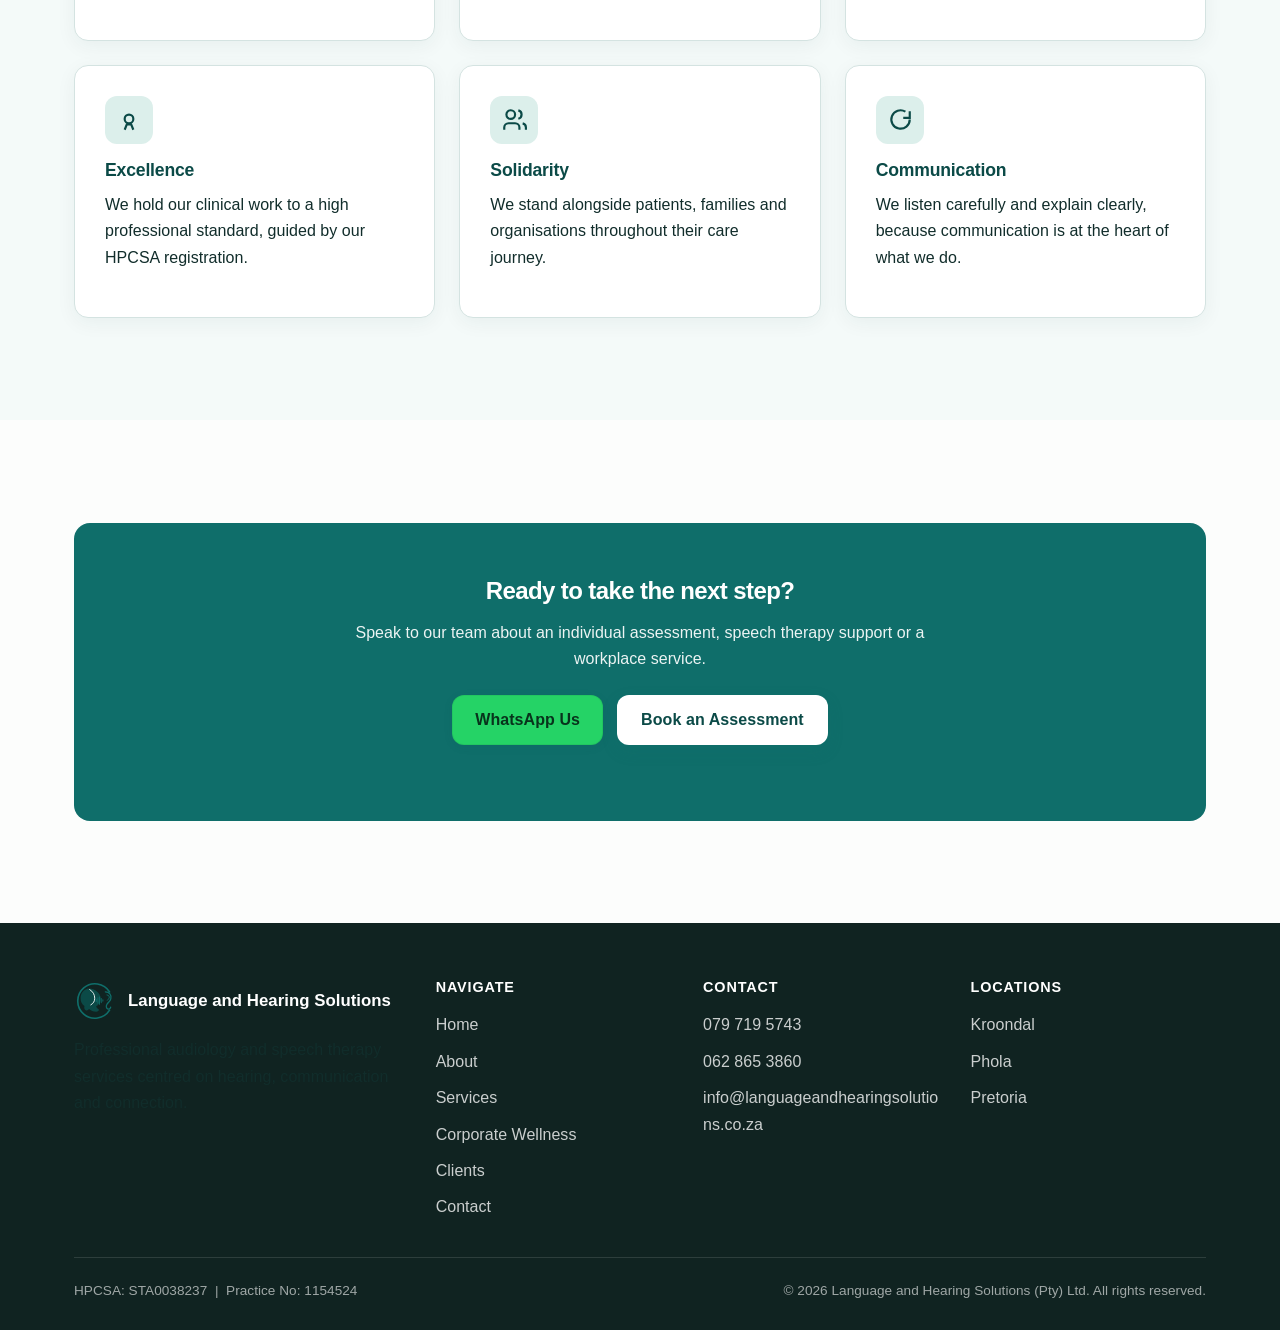
==== commit 99d6fd6e: "Polish healthcare website experience Refine the teal brand system and responsive layouts, add creden" ====
--- a/about.html
+++ b/about.html
@@ -7,6 +7,12 @@
   <meta name="description" content="Language and Hearing Solutions (Pty) Ltd is a professionally led South African audiology and speech therapy practice, established 2024. Learn about our vision, mission and values." />
   <link rel="canonical" href="https://www.languageandhearingsolutions.co.za/about.html" />
   <meta name="theme-color" content="#0F6E6A" />
+  <meta property="og:type" content="website" />
+  <meta property="og:title" content="About Language and Hearing Solutions" />
+  <meta property="og:description" content="Learn about the professionally led South African audiology and speech therapy practice established in 2024." />
+  <meta property="og:url" content="https://www.languageandhearingsolutions.co.za/about.html" />
+  <meta property="og:image" content="https://www.languageandhearingsolutions.co.za/assets/clinical-environment.svg" />
+  <meta name="twitter:card" content="summary_large_image" />
   <link rel="icon" href="assets/logo.svg" type="image/svg+xml" />
   <link rel="stylesheet" href="css/style.css" />
 </head>
@@ -17,7 +23,7 @@
     <div class="container">
       <a class="brand" href="index.html">
         <img src="assets/logo.svg" alt="Language and Hearing Solutions logo" width="42" height="42" />
-        <span class="brand-name">Language and Hearing Solutions<small>Audiology &amp; Speech Therapy</small></span>
+        <span class="brand-name">Language and Hearing<small>Solutions · Audiology &amp; Speech Therapy</small></span>
       </a>
       <button class="nav-toggle" type="button" aria-expanded="false" aria-controls="main-nav" aria-label="Open menu">
         <span></span>
@@ -84,6 +90,13 @@
                 <p>CIPC / SARS compliant</p>
               </div>
             </div>
+            <div class="image-card image-card--tall" style="margin-top:20px;">
+              <img src="assets/clinical-environment.svg" alt="Illustration of a calm, welcoming clinical consultation environment" width="640" height="480" loading="lazy" />
+            </div>
+          </div>
+          <div class="btn-group" style="margin-top: 26px;">
+            <a class="btn btn-primary" href="contact.html">Talk to the Practice</a>
+            <a class="btn btn-outline" href="services.html">View Our Services</a>
           </div>
         </div>
       </div>
--- a/css/style.css
+++ b/css/style.css
@@ -885,3 +885,287 @@
   .section-pad { padding: 44px 0; }
   h1 { font-size: 1.9rem; }
 }
+
+
+
+/* ========================================================================
+   Premium healthcare enhancement layer
+   These overrides refine the original system without changing the content model.
+   ========================================================================== */
+
+:root {
+  --teal-soft: #DCEFEB;
+  --teal-mist: #F7FBFA;
+  --ink: #112D2B;
+  --ink-soft: #355452;
+  --line: #D4E3E1;
+  --warm-white: #FCFDFC;
+  --shadow-card: 0 14px 38px rgba(8, 54, 52, 0.09);
+  --shadow-hover: 0 18px 46px rgba(8, 54, 52, 0.15);
+}
+
+body {
+  background: var(--warm-white);
+  color: var(--ink);
+  letter-spacing: 0.002em;
+}
+
+h1, h2, h3, h4 { color: var(--teal-dark); }
+
+h1 { letter-spacing: -0.03em; }
+h2 { letter-spacing: -0.025em; }
+
+p { color: var(--ink); }
+
+.container { padding-left: 24px; padding-right: 24px; }
+.section-pad { padding: clamp(64px, 8vw, 104px) 0; }
+
+/* Keep content visible if JavaScript is unavailable. Animation is opt-in. */
+.reveal { opacity: 1; transform: none; }
+html.js-enhanced .reveal {
+  opacity: 0;
+  transform: translateY(14px);
+}
+html.js-enhanced .reveal.is-visible {
+  opacity: 1;
+  transform: translateY(0);
+}
+
+.site-header {
+  background: rgba(252, 253, 252, 0.96);
+  box-shadow: 0 1px 0 rgba(11, 74, 71, 0.04);
+}
+
+.brand { gap: 12px; }
+.brand img { width: 46px; height: 46px; }
+.brand-name { font-size: 1rem; letter-spacing: -0.01em; }
+.brand-name small { letter-spacing: 0.1em; margin-top: 3px; }
+
+.btn {
+  border-radius: 12px;
+  padding: 14px 22px;
+  min-height: 50px;
+  letter-spacing: 0.005em;
+}
+.btn-primary { box-shadow: 0 6px 16px rgba(15, 110, 106, 0.18); }
+.btn-secondary { border: 1px solid rgba(8, 51, 28, 0.08); }
+.btn-outline { background: var(--white); }
+.btn:hover { box-shadow: var(--shadow-sm); }
+
+.hero {
+  background: var(--teal-mist);
+  padding: clamp(64px, 8vw, 104px) 0 112px;
+}
+.hero .container { gap: clamp(42px, 7vw, 92px); }
+.hero-copy h1 { max-width: 720px; font-size: clamp(2.35rem, 5.5vw, 4.35rem); line-height: 1.08; }
+.hero-copy p.lead { max-width: 610px; font-size: clamp(1.05rem, 2vw, 1.2rem); line-height: 1.72; }
+.hero-media .image-frame { border-radius: 20px; box-shadow: var(--shadow-hover); }
+.hero-media .logo-badge { left: -28px; bottom: -28px; border-radius: 14px; padding: 12px 18px 12px 12px; }
+
+.page-hero {
+  background: var(--teal-dark);
+  padding: clamp(60px, 7vw, 92px) 0 108px;
+}
+.page-hero h1 { font-size: clamp(2.1rem, 5vw, 3.55rem); line-height: 1.08; }
+.page-hero p { max-width: 710px; font-size: 1.12rem; line-height: 1.7; }
+
+.eyebrow { font-size: 0.7rem; letter-spacing: 0.13em; padding: 7px 12px; }
+.section-heading { margin-bottom: 46px; }
+.section-heading h2 { font-size: clamp(1.85rem, 3.6vw, 2.8rem); }
+.section-heading p { line-height: 1.75; }
+
+.trust-bar { background: var(--white); padding: 20px 0; }
+.trust-list { gap: 12px; }
+.trust-item { min-height: 54px; padding: 8px 10px; font-size: 0.86rem; }
+.trust-item .icon { width: 34px; height: 34px; background: var(--teal-mist); }
+
+.card {
+  border-color: var(--line);
+  border-radius: 14px;
+  box-shadow: 0 5px 20px rgba(8, 54, 52, 0.055);
+  padding: 30px;
+}
+.card:hover { box-shadow: var(--shadow-card); }
+.icon-tile { width: 48px; height: 48px; border-radius: 12px; background: var(--teal-soft); }
+
+.pillar-card { border-radius: 16px; padding: clamp(28px, 4vw, 42px); }
+.pillar-card h3 { font-size: clamp(1.45rem, 2vw, 1.8rem); }
+.pillar-card.pillar-audiology { background: var(--teal-dark); }
+.pillar-card.pillar-speech { background: var(--white); }
+
+.coverage-section, .contact-strip { border-radius: 16px; padding: clamp(30px, 5vw, 54px); }
+.coverage-section { background: var(--teal-dark); }
+.contact-strip { background: var(--teal); }
+
+.case-card { border-top-width: 4px; }
+.case-stat { background: var(--teal-mist); }
+
+.site-footer { background: #102321; }
+.footer-brand img { width: 44px; height: 44px; }
+.footer-col a, .footer-col li { overflow-wrap: anywhere; }
+
+/* Reusable enhancement components */
+.proof-strip {
+  display: grid;
+  grid-template-columns: repeat(3, 1fr);
+  gap: 1px;
+  background: var(--line);
+  border: 1px solid var(--line);
+  border-radius: 14px;
+  overflow: hidden;
+  box-shadow: var(--shadow-sm);
+}
+.proof-item { background: var(--white); padding: 22px 20px; }
+.proof-item strong { display: block; color: var(--teal-dark); font-size: 1.08rem; margin-bottom: 4px; }
+.proof-item span { color: var(--grey-700); font-size: 0.9rem; }
+
+.split-panel {
+  display: grid;
+  grid-template-columns: minmax(0, 1.05fr) minmax(280px, 0.95fr);
+  gap: clamp(32px, 6vw, 82px);
+  align-items: center;
+}
+.image-card {
+  border-radius: 18px;
+  overflow: hidden;
+  box-shadow: var(--shadow-card);
+  background: var(--teal-soft);
+}
+.image-card img { width: 100%; height: 100%; object-fit: cover; }
+.image-card--tall { aspect-ratio: 5 / 4; }
+
+.credential-list { display: grid; gap: 14px; margin: 24px 0 30px; }
+.credential-list li { display: flex; align-items: flex-start; gap: 12px; color: var(--ink-soft); }
+.credential-list svg { color: var(--teal); flex: 0 0 auto; margin-top: 4px; }
+
+.why-grid { display: grid; grid-template-columns: repeat(3, 1fr); gap: 20px; }
+.why-card { padding: 28px; background: var(--white); border: 1px solid var(--line); border-radius: 14px; }
+.why-card h3 { font-size: 1.12rem; margin-bottom: 8px; }
+.why-card p { color: var(--grey-700); font-size: 0.95rem; margin: 0; }
+
+.promise-panel {
+  border-left: 4px solid var(--teal);
+  background: var(--teal-mist);
+  padding: 24px 26px;
+  border-radius: 0 14px 14px 0;
+}
+.promise-panel p { margin: 0; color: var(--ink-soft); }
+
+.testimonial-note {
+  max-width: 760px;
+  margin: 0 auto;
+  text-align: center;
+  border: 1px solid var(--line);
+  background: var(--white);
+  border-radius: 14px;
+  padding: 30px;
+  box-shadow: var(--shadow-sm);
+}
+.testimonial-note p { font-size: 1.08rem; color: var(--ink-soft); margin-bottom: 10px; }
+.testimonial-note small { color: var(--grey-500); }
+
+.faq-list { max-width: 850px; margin: 0 auto; display: grid; gap: 12px; }
+.faq-item { background: var(--white); border: 1px solid var(--line); border-radius: 12px; overflow: hidden; }
+.faq-question {
+  width: 100%;
+  border: 0;
+  background: var(--white);
+  color: var(--teal-dark);
+  display: flex;
+  align-items: center;
+  justify-content: space-between;
+  text-align: left;
+  gap: 20px;
+  padding: 20px 22px;
+  font-size: 1rem;
+  font-weight: 750;
+  cursor: pointer;
+}
+.faq-question:hover { background: var(--teal-mist); }
+.faq-question svg { flex: 0 0 auto; transition: transform var(--transition); }
+.faq-question[aria-expanded="true"] svg { transform: rotate(180deg); }
+.faq-answer { padding: 0 22px 20px; color: var(--grey-700); }
+.faq-answer[hidden] { display: none; }
+
+.service-section-intro {
+  display: flex;
+  justify-content: space-between;
+  align-items: end;
+  gap: 24px;
+  margin-bottom: 32px;
+}
+.service-section-intro .section-heading { margin-bottom: 0; }
+.service-card { height: 100%; }
+.service-card h3 { line-height: 1.3; }
+
+.contact-actions { display: flex; flex-wrap: wrap; gap: 12px; margin-top: 24px; }
+
+.page-hero .grid { align-items: center; }
+.page-hero .image-card { box-shadow: 0 12px 30px rgba(0,0,0,0.18); }
+
+/* Better long-form and intermediate-width behavior */
+@media (max-width: 1080px) and (min-width: 901px) {
+  .main-nav { gap: 16px; }
+  .nav-links { gap: 14px; }
+  .nav-links a { font-size: 0.86rem; }
+  .header-cta .btn { padding-inline: 15px; font-size: 0.88rem; }
+  .brand-name { max-width: 210px; }
+}
+
+@media (max-width: 899px) {
+  .site-header .container { padding-inline: 18px; }
+  .main-nav { top: var(--header-h); }
+  .split-panel { grid-template-columns: 1fr; }
+  .split-panel .image-card { max-width: 720px; }
+}
+
+@media (max-width: 720px) {
+  .proof-strip { grid-template-columns: 1fr; }
+  .proof-item { padding: 18px; }
+  .why-grid { grid-template-columns: 1fr; }
+  .service-section-intro { display: block; }
+  .service-section-intro .btn { margin-top: 8px; }
+}
+
+@media (max-width: 560px) {
+  .container { padding-inline: 18px; }
+  .hero-copy h1 { font-size: clamp(2.15rem, 11vw, 3.1rem); }
+  .hero-media .logo-badge { position: relative; left: 12px; bottom: auto; margin-top: -22px; width: fit-content; }
+  .btn-group, .contact-actions { flex-direction: column; align-items: stretch; }
+  .btn-group .btn, .contact-actions .btn { width: 100%; }
+  .card { padding: 24px; }
+  .case-stats { grid-template-columns: 1fr 1fr; }
+  .contact-strip, .coverage-section { padding: 28px 22px; }
+}
+
+@media (prefers-reduced-motion: reduce) {
+  html.js-enhanced .reveal { opacity: 1; transform: none; }
+  .faq-question svg { transition: none; }
+}
+
+
+
+.hero-meta {
+  display: flex;
+  flex-wrap: wrap;
+  gap: 10px 18px;
+  margin-top: 24px;
+  color: var(--ink-soft);
+  font-size: 0.9rem;
+  font-weight: 650;
+}
+.hero-meta span { display: inline-flex; align-items: center; gap: 7px; }
+.hero-meta svg { color: var(--teal); }
+
+.section-soft { background: var(--teal-mist); }
+.section-dark-intro { background: var(--teal-dark); color: var(--white); }
+.section-dark-intro h2 { color: var(--white); }
+.section-dark-intro p { color: rgba(255,255,255,.84); }
+
+.section-heading--compact { margin-bottom: 26px; }
+.text-link { font-weight: 750; color: var(--teal); }
+.text-link:hover { color: var(--teal-dark); }
+
+@media (max-width: 560px) {
+  .hero-meta { display: grid; gap: 9px; }
+}
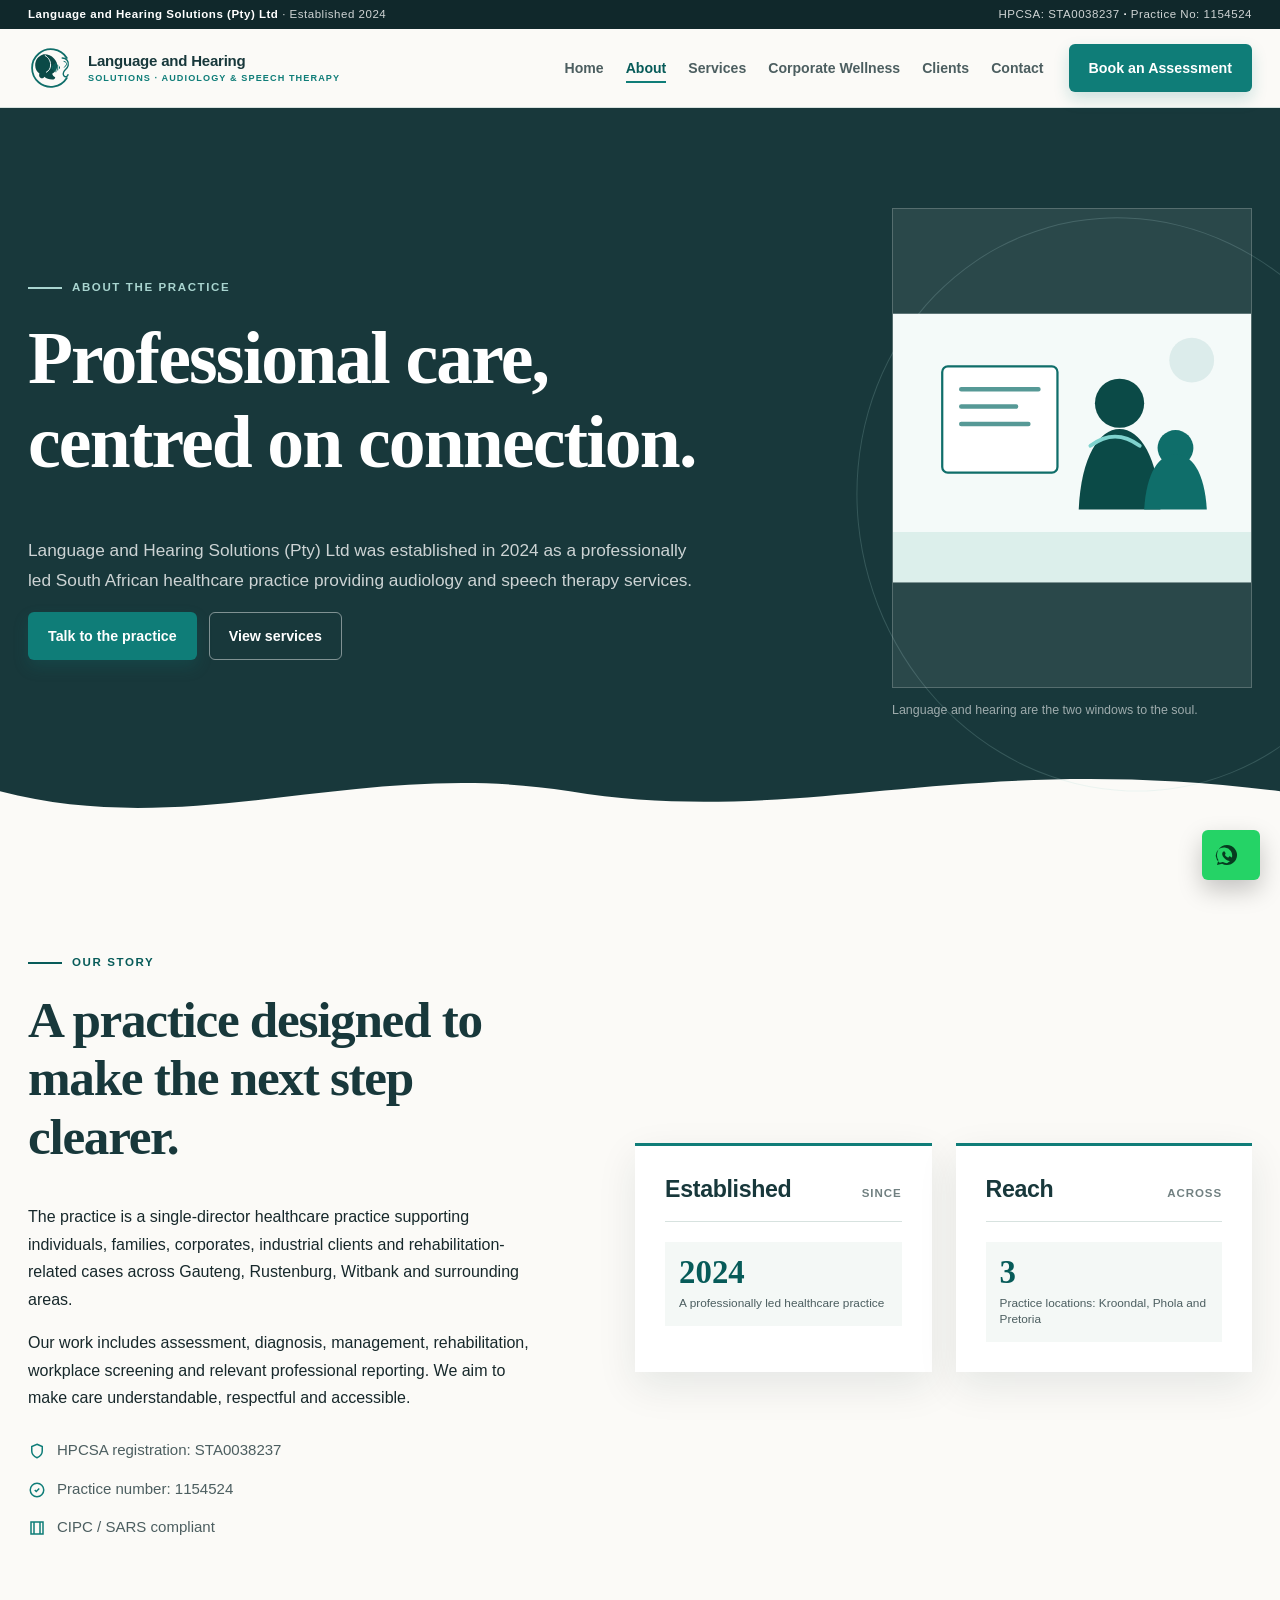
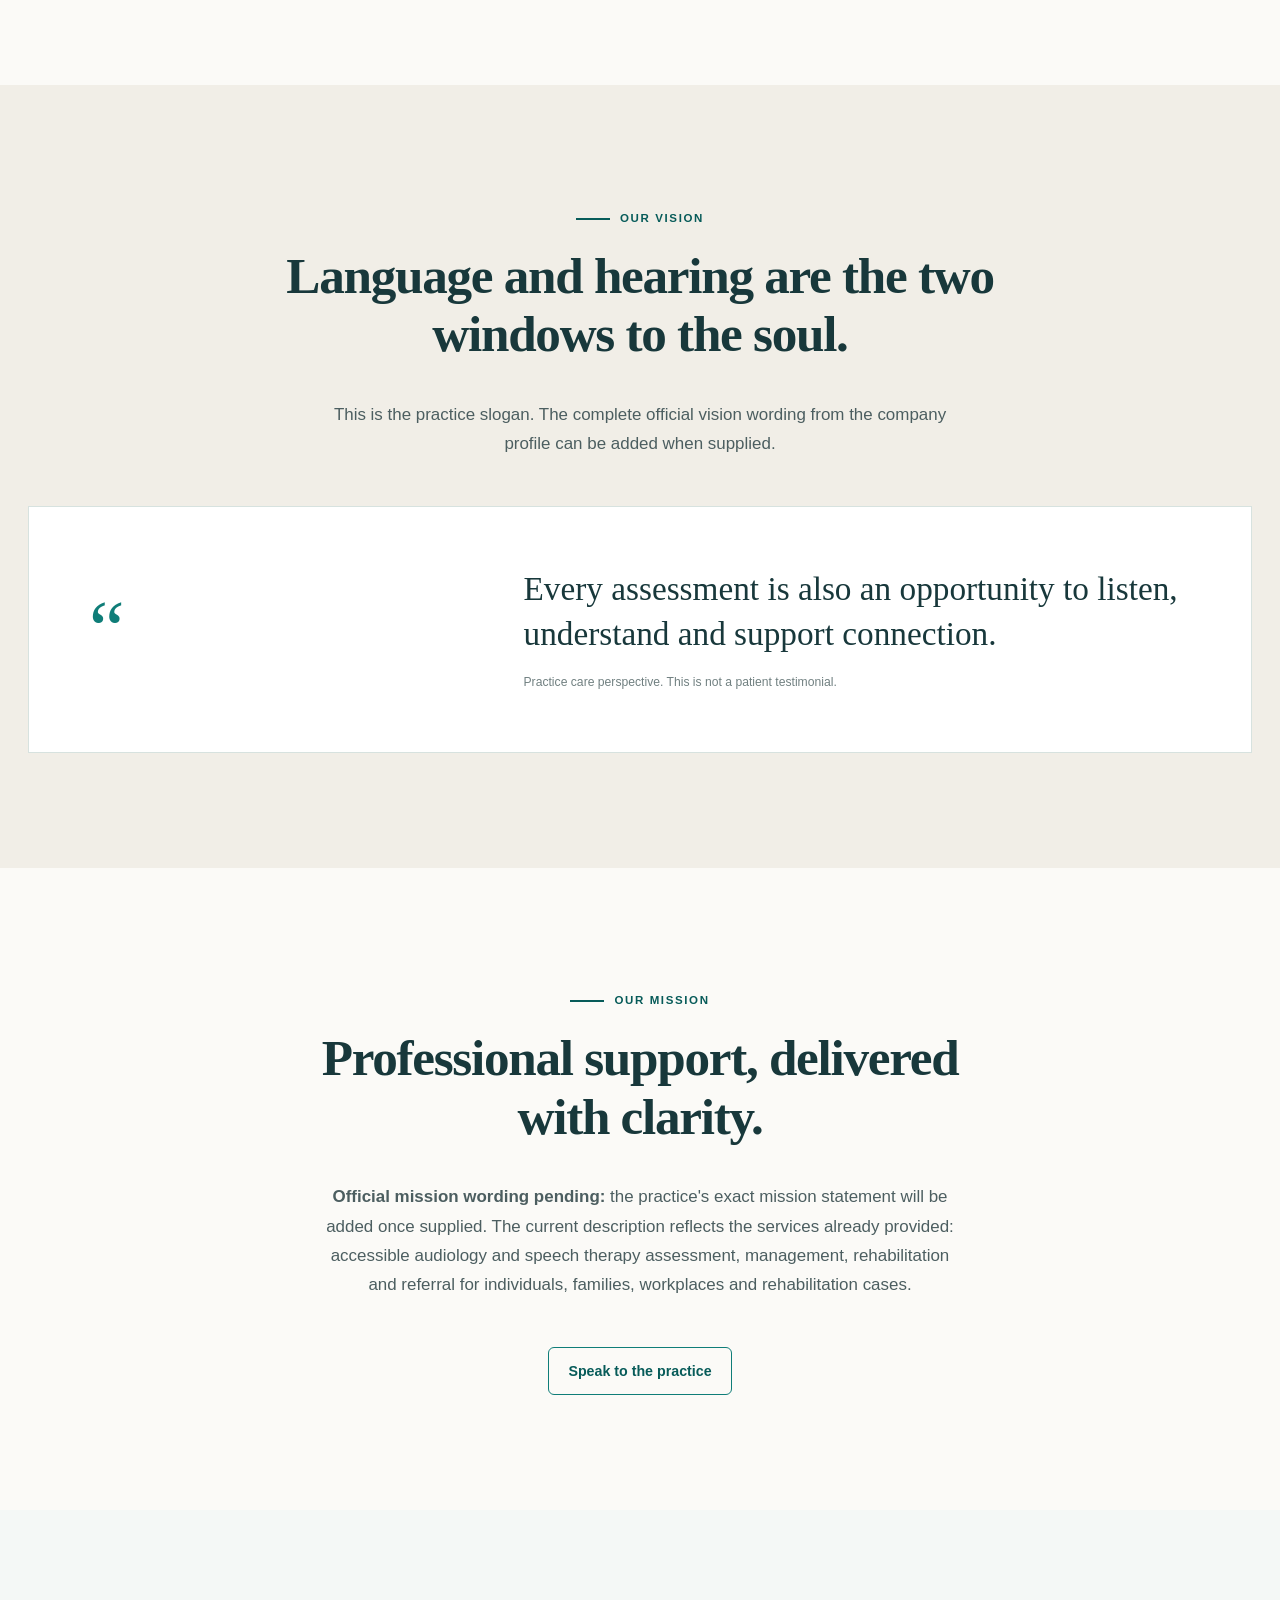
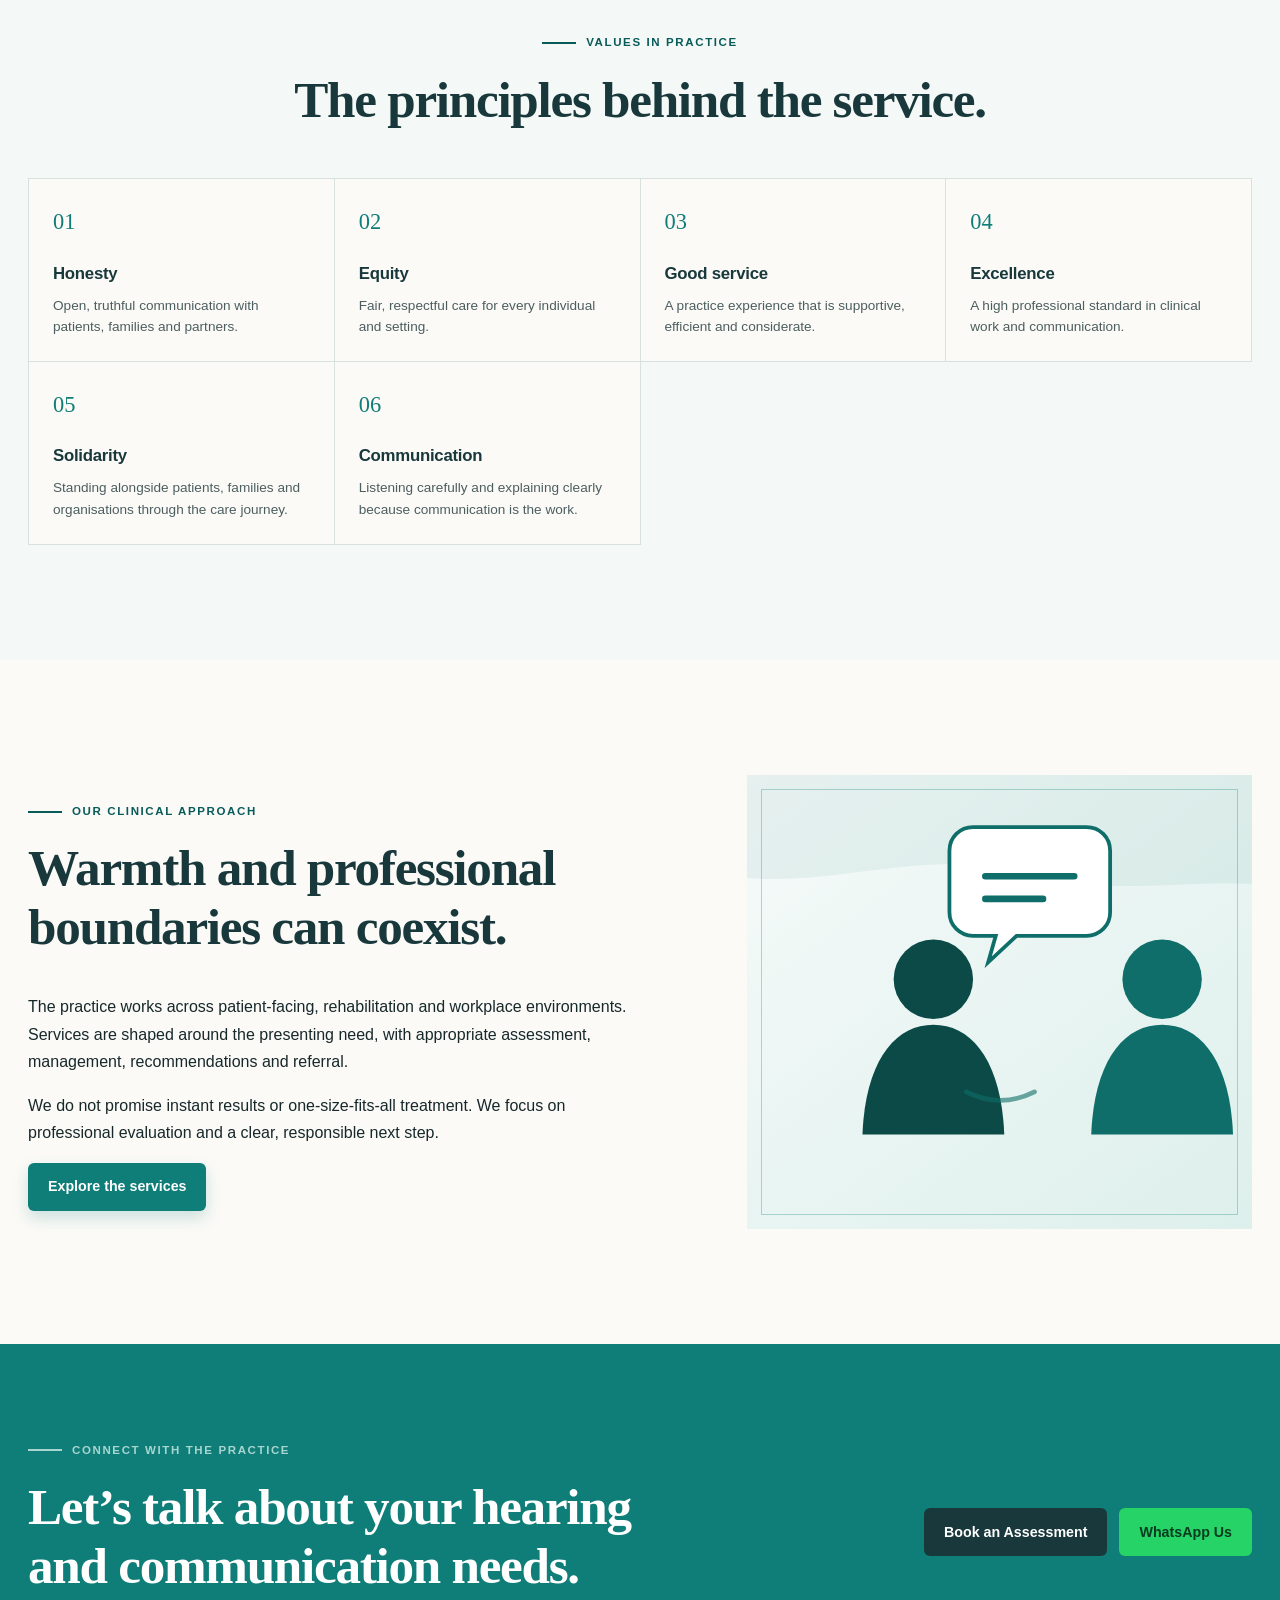
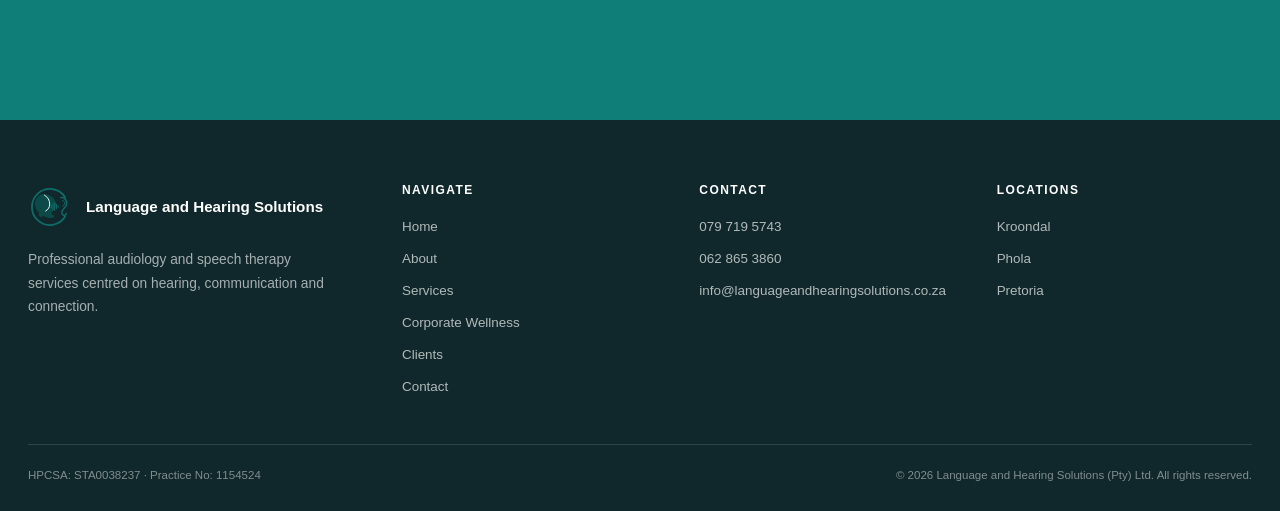
==== commit 1cb5f801: "Redesign healthcare website experience" ====
--- a/about.html
+++ b/about.html
@@ -1,246 +1,33 @@
-<!DOCTYPE html>
+<!doctype html>
 <html lang="en-ZA">
 <head>
-  <meta charset="UTF-8" />
-  <meta name="viewport" content="width=device-width, initial-scale=1.0" />
-  <title>About Us | Language and Hearing Solutions</title>
-  <meta name="description" content="Language and Hearing Solutions (Pty) Ltd is a professionally led South African audiology and speech therapy practice, established 2024. Learn about our vision, mission and values." />
-  <link rel="canonical" href="https://www.languageandhearingsolutions.co.za/about.html" />
-  <meta name="theme-color" content="#0F6E6A" />
-  <meta property="og:type" content="website" />
-  <meta property="og:title" content="About Language and Hearing Solutions" />
-  <meta property="og:description" content="Learn about the professionally led South African audiology and speech therapy practice established in 2024." />
-  <meta property="og:url" content="https://www.languageandhearingsolutions.co.za/about.html" />
-  <meta property="og:image" content="https://www.languageandhearingsolutions.co.za/assets/clinical-environment.svg" />
-  <meta name="twitter:card" content="summary_large_image" />
-  <link rel="icon" href="assets/logo.svg" type="image/svg+xml" />
-  <link rel="stylesheet" href="css/style.css" />
+  <meta charset="utf-8">
+  <meta name="viewport" content="width=device-width, initial-scale=1">
+  <title>About the Practice | Language and Hearing Solutions</title>
+  <meta name="description" content="Learn about Language and Hearing Solutions (Pty) Ltd, a professionally led South African audiology and speech therapy practice established in 2024.">
+  <link rel="canonical" href="https://www.languageandhearingsolutions.co.za/about.html">
+  <meta name="theme-color" content="#18383b"><meta property="og:type" content="website"><meta property="og:title" content="About Language and Hearing Solutions"><meta property="og:description" content="A professionally led audiology and speech therapy practice centred on communication, hearing and human connection."><meta property="og:url" content="https://www.languageandhearingsolutions.co.za/about.html"><meta property="og:image" content="https://www.languageandhearingsolutions.co.za/assets/clinical-environment.svg"><meta name="twitter:card" content="summary_large_image">
+  <link rel="icon" href="assets/logo.svg" type="image/svg+xml"><link rel="stylesheet" href="css/style.css">
 </head>
 <body>
-  <a class="skip-link" href="#main-content">Skip to main content</a>
+<a class="skip-link" href="#main-content">Skip to main content</a>
+<header class="site-header"><div class="header-ribbon"><div class="container header-ribbon__inner"><span><strong>Language and Hearing Solutions (Pty) Ltd</strong> · Established 2024</span><span>HPCSA: STA0038237 <strong>·</strong> Practice No: 1154524</span></div></div><div class="container nav-shell"><a class="brand" href="index.html"><img src="assets/logo.svg" alt="Language and Hearing Solutions logo" width="48" height="48"><span class="brand__name">Language and Hearing<small>Solutions · Audiology &amp; Speech Therapy</small></span></a><button class="nav-toggle" type="button" aria-expanded="false" aria-controls="main-nav" aria-label="Open menu"><span class="nav-toggle__lines"></span></button><nav class="main-nav" id="main-nav" aria-label="Primary navigation"><ul class="nav-links"><li><a href="index.html">Home</a></li><li><a href="about.html">About</a></li><li><a href="services.html">Services</a></li><li><a href="corporate-wellness.html">Corporate Wellness</a></li><li><a href="clients.html">Clients</a></li><li><a href="contact.html">Contact</a></li></ul><div class="header-cta"><a class="btn btn--primary" href="contact.html">Book an Assessment</a></div></nav></div></header>
+<main id="main-content">
+  <section class="page-hero"><div class="container page-hero__grid"><div class="reveal"><span class="overline overline--light">About the practice</span><h1>Professional care, centred on connection.</h1><p>Language and Hearing Solutions (Pty) Ltd was established in 2024 as a professionally led South African healthcare practice providing audiology and speech therapy services.</p><div class="btn-row"><a class="btn btn--primary" href="contact.html">Talk to the practice</a><a class="btn btn--outline-light" href="services.html">View services</a></div></div><div class="page-hero__aside reveal"><img src="assets/clinical-environment.svg" alt="Illustration of a welcoming clinical consultation environment" width="640" height="480"><div class="page-hero__aside-caption">Language and hearing are the two windows to the soul.</div></div></div><svg class="wave" viewBox="0 0 1440 100" preserveAspectRatio="none" aria-hidden="true"><path d="M0 58c220 55 405-37 641 0 260 41 436-45 799 0v42H0Z"/></svg></section>
 
-  <header class="site-header">
-    <div class="container">
-      <a class="brand" href="index.html">
-        <img src="assets/logo.svg" alt="Language and Hearing Solutions logo" width="42" height="42" />
-        <span class="brand-name">Language and Hearing<small>Solutions · Audiology &amp; Speech Therapy</small></span>
-      </a>
-      <button class="nav-toggle" type="button" aria-expanded="false" aria-controls="main-nav" aria-label="Open menu">
-        <span></span>
-      </button>
-      <nav class="main-nav" id="main-nav" aria-label="Primary">
-        <ul class="nav-links">
-          <li><a href="index.html">Home</a></li>
-          <li><a href="about.html">About</a></li>
-          <li><a href="services.html">Services</a></li>
-          <li><a href="corporate-wellness.html">Corporate Wellness</a></li>
-          <li><a href="clients.html">Clients</a></li>
-          <li><a href="contact.html">Contact</a></li>
-        </ul>
-        <div class="header-cta">
-          <a class="btn btn-primary" href="contact.html">Book an Assessment</a>
-        </div>
-      </nav>
-    </div>
-  </header>
+  <section class="section"><div class="container editorial-grid"><div class="reveal"><span class="overline">Our story</span><h2>A practice designed to make the next step clearer.</h2><p>The practice is a single-director healthcare practice supporting individuals, families, corporates, industrial clients and rehabilitation-related cases across Gauteng, Rustenburg, Witbank and surrounding areas.</p><p>Our work includes assessment, diagnosis, management, rehabilitation, workplace screening and relevant professional reporting. We aim to make care understandable, respectful and accessible.</p><ul class="credential-list"><li><svg width="18" height="18" viewBox="0 0 24 24" fill="none" stroke="currentColor" stroke-width="2" aria-hidden="true"><path d="M12 3l7 3v6c0 4.4-3 7.4-7 9-4-1.6-7-4.6-7-9V6l7-3Z"/></svg><span>HPCSA registration: STA0038237</span></li><li><svg width="18" height="18" viewBox="0 0 24 24" fill="none" stroke="currentColor" stroke-width="2" aria-hidden="true"><path d="M9 12l2 2 4-4"/><circle cx="12" cy="12" r="9"/></svg><span>Practice number: 1154524</span></li><li><svg width="18" height="18" viewBox="0 0 24 24" fill="none" stroke="currentColor" stroke-width="2" aria-hidden="true"><path d="M4 4h16v16H4z"/><path d="M8 4v16M16 4v16"/></svg><span>CIPC / SARS compliant</span></li></ul></div><div class="reveal"><div class="proof-grid"><div class="proof-card"><div class="proof-card__heading"><h3>Established</h3><span>Since</span></div><div class="metric"><strong>2024</strong><span>A professionally led healthcare practice</span></div></div><div class="proof-card"><div class="proof-card__heading"><h3>Reach</h3><span>Across</span></div><div class="metric"><strong>3</strong><span>Practice locations: Kroondal, Phola and Pretoria</span></div></div></div></div></div></section>
 
-  <main id="main-content">
+  <section class="section section--sand"><div class="container"><div class="section-head section-head--center reveal"><span class="overline">Our vision</span><h2>Language and hearing are the two windows to the soul.</h2><p>This is the practice slogan. The complete official vision wording from the company profile can be added when supplied.</p></div><div class="promise reveal"><div class="promise__mark">“</div><div><blockquote>Every assessment is also an opportunity to listen, understand and support connection.</blockquote><small>Practice care perspective. This is not a patient testimonial.</small></div></div></div></section>
 
-    <section class="page-hero">
-      <div class="container">
-        <span class="eyebrow">About Us</span>
-        <h1>About Language and Hearing Solutions</h1>
-        <p>Professional care centred around communication, hearing and human connection.</p>
-      </div>
-      <div class="wave-divider" aria-hidden="true">
-        <svg viewBox="0 0 1440 60" preserveAspectRatio="none"><path d="M0,30 C240,60 480,0 720,25 C960,50 1200,10 1440,30 L1440,60 L0,60 Z" fill="#ffffff"></path></svg>
-      </div>
-    </section>
+  <section class="section"><div class="container"><div class="section-head section-head--center reveal"><span class="overline">Our mission</span><h2>Professional support, delivered with clarity.</h2><p><strong>Official mission wording pending:</strong> the practice's exact mission statement will be added once supplied. The current description reflects the services already provided: accessible audiology and speech therapy assessment, management, rehabilitation and referral for individuals, families, workplaces and rehabilitation cases.</p></div><div class="btn-row" style="justify-content:center"><a class="btn btn--outline" href="contact.html">Speak to the practice</a></div></div></section>
 
-    <!-- ============================== COMPANY BACKGROUND ============================== -->
-    <section class="section-pad">
-      <div class="container">
-        <div class="grid grid-2" style="align-items: center;">
-          <div class="reveal">
-            <span class="eyebrow">Our Story</span>
-            <h2>A professionally led practice built on communication and care.</h2>
-            <p>Language and Hearing Solutions (Pty) Ltd was established in 2024 as a professionally led healthcare practice providing audiology and speech therapy services. The practice supports individuals, families, corporates, industrial clients and rehabilitation-related cases across Gauteng, Rustenburg, Witbank and surrounding areas.</p>
-            <p>Language and Hearing Solutions is a single-director, professionally led healthcare practice, registered with the Health Professions Council of South Africa (HPCSA) and compliant with CIPC and SARS requirements.</p>
-          </div>
-          <div class="reveal">
-            <div class="grid grid-2">
-              <div class="card">
-                <div class="icon-tile"><svg viewBox="0 0 24 24" fill="none" stroke="currentColor" stroke-width="2"><path d="M9 12l2 2 4-4"/><circle cx="12" cy="12" r="9"/></svg></div>
-                <h3 style="font-size:1rem;">HPCSA Registration</h3>
-                <p>STA0038237</p>
-              </div>
-              <div class="card">
-                <div class="icon-tile"><svg viewBox="0 0 24 24" fill="none" stroke="currentColor" stroke-width="2"><rect x="3" y="4" width="18" height="16" rx="2"/><path d="M3 9h18M9 4v16"/></svg></div>
-                <h3 style="font-size:1rem;">Practice Number</h3>
-                <p>1154524</p>
-              </div>
-              <div class="card">
-                <div class="icon-tile"><svg viewBox="0 0 24 24" fill="none" stroke="currentColor" stroke-width="2"><path d="M12 2v4M12 18v4M4 12H2M22 12h-2"/><circle cx="12" cy="12" r="6"/></svg></div>
-                <h3 style="font-size:1rem;">Established</h3>
-                <p>2024</p>
-              </div>
-              <div class="card">
-                <div class="icon-tile"><svg viewBox="0 0 24 24" fill="none" stroke="currentColor" stroke-width="2"><path d="M4 4h16v16H4z"/><path d="M8 4v16M16 4v16"/></svg></div>
-                <h3 style="font-size:1rem;">Compliance</h3>
-                <p>CIPC / SARS compliant</p>
-              </div>
-            </div>
-            <div class="image-card image-card--tall" style="margin-top:20px;">
-              <img src="assets/clinical-environment.svg" alt="Illustration of a calm, welcoming clinical consultation environment" width="640" height="480" loading="lazy" />
-            </div>
-          </div>
-          <div class="btn-group" style="margin-top: 26px;">
-            <a class="btn btn-primary" href="contact.html">Talk to the Practice</a>
-            <a class="btn btn-outline" href="services.html">View Our Services</a>
-          </div>
-        </div>
-      </div>
-    </section>
+  <section class="section section--mist"><div class="container"><div class="section-head section-head--center reveal"><span class="overline">Values in practice</span><h2>The principles behind the service.</h2></div><div class="audience-grid"><article class="audience-item reveal"><span class="audience-item__number">01</span><h3>Honesty</h3><p>Open, truthful communication with patients, families and partners.</p></article><article class="audience-item reveal"><span class="audience-item__number">02</span><h3>Equity</h3><p>Fair, respectful care for every individual and setting.</p></article><article class="audience-item reveal"><span class="audience-item__number">03</span><h3>Good service</h3><p>A practice experience that is supportive, efficient and considerate.</p></article><article class="audience-item reveal"><span class="audience-item__number">04</span><h3>Excellence</h3><p>A high professional standard in clinical work and communication.</p></article><article class="audience-item reveal"><span class="audience-item__number">05</span><h3>Solidarity</h3><p>Standing alongside patients, families and organisations through the care journey.</p></article><article class="audience-item reveal"><span class="audience-item__number">06</span><h3>Communication</h3><p>Listening carefully and explaining clearly because communication is the work.</p></article></div></div></section>
 
-    <!-- ============================== VISION ============================== -->
-    <section class="section-pad bg-teal-dark">
-      <div class="container">
-        <div class="section-heading center">
-          <span class="eyebrow">Vision</span>
-          <h2>Our Vision</h2>
-        </div>
-        <blockquote class="reveal" style="max-width:760px;margin:0 auto;text-align:center;font-size:1.3rem;font-weight:600;line-height:1.5;">
-          "Language and hearing are the two windows to the soul."
-          <footer style="margin-top:18px;font-size:0.9rem;font-weight:500;color:rgba(255,255,255,0.7);">
-            — Placeholder: the practice's full official vision statement will be added here once supplied by Language and Hearing Solutions (Pty) Ltd.
-          </footer>
-        </blockquote>
-      </div>
-    </section>
+  <section class="section"><div class="container editorial-grid editorial-grid--reverse"><div class="editorial-image reveal"><img src="assets/speech-therapy.svg" alt="Illustration representing communication and speech therapy support" width="640" height="480" loading="lazy"></div><div class="reveal"><span class="overline">Our clinical approach</span><h2>Warmth and professional boundaries can coexist.</h2><p>The practice works across patient-facing, rehabilitation and workplace environments. Services are shaped around the presenting need, with appropriate assessment, management, recommendations and referral.</p><p>We do not promise instant results or one-size-fits-all treatment. We focus on professional evaluation and a clear, responsible next step.</p><a class="btn btn--primary" href="services.html">Explore the services</a></div></div></section>
 
-    <!-- ============================== MISSION ============================== -->
-    <section class="section-pad">
-      <div class="container">
-        <div class="section-heading center reveal">
-          <span class="eyebrow">Our Mission</span>
-          <h2>Our Mission</h2>
-          <p style="text-align:center;">
-            <em>Placeholder — the practice's official mission statement will be added here once supplied by Language and Hearing Solutions (Pty) Ltd.</em>
-            In the meantime, our day-to-day approach is to provide accessible, professional audiology and speech therapy services — assessment, management, rehabilitation and referral — for individuals, families, workplaces and rehabilitation cases across our coverage area.
-          </p>
-        </div>
-      </div>
-    </section>
-
-    <!-- ============================== VALUES ============================== -->
-    <section class="section-pad bg-teal-50">
-      <div class="container">
-        <div class="section-heading center">
-          <span class="eyebrow">Our Values</span>
-          <h2>What guides our work</h2>
-        </div>
-
-        <div class="grid grid-3">
-          <div class="card value-card reveal">
-            <div class="icon-tile"><svg viewBox="0 0 24 24" fill="none" stroke="currentColor" stroke-width="2"><path d="M9 12l2 2 4-4"/><circle cx="12" cy="12" r="9"/></svg></div>
-            <h3>Honesty</h3>
-            <p>We communicate openly and truthfully with every patient and partner we work with.</p>
-          </div>
-          <div class="card value-card reveal">
-            <div class="icon-tile"><svg viewBox="0 0 24 24" fill="none" stroke="currentColor" stroke-width="2"><path d="M12 3v18M5 8l7-5 7 5M5 8v9a2 2 0 0 0 2 2h10a2 2 0 0 0 2-2V8"/></svg></div>
-            <h3>Equity</h3>
-            <p>We treat every individual with fairness, regardless of background or circumstance.</p>
-          </div>
-          <div class="card value-card reveal">
-            <div class="icon-tile"><svg viewBox="0 0 24 24" fill="none" stroke="currentColor" stroke-width="2"><path d="M17 21v-2a4 4 0 0 0-4-4H7a4 4 0 0 0-4 4v2"/><circle cx="9" cy="7" r="4"/></svg></div>
-            <h3>Good Service</h3>
-            <p>We aim to make every interaction with our practice respectful, efficient and supportive.</p>
-          </div>
-          <div class="card value-card reveal">
-            <div class="icon-tile"><svg viewBox="0 0 24 24" fill="none" stroke="currentColor" stroke-width="2"><path d="M12 15a4 4 0 1 0 0-8 4 4 0 0 0 0 8Z"/><path d="M8 21l2-5h4l2 5"/></svg></div>
-            <h3>Excellence</h3>
-            <p>We hold our clinical work to a high professional standard, guided by our HPCSA registration.</p>
-          </div>
-          <div class="card value-card reveal">
-            <div class="icon-tile"><svg viewBox="0 0 24 24" fill="none" stroke="currentColor" stroke-width="2"><path d="M17 21v-2a4 4 0 0 0-4-4H7a4 4 0 0 0-4 4v2"/><circle cx="9" cy="7" r="4"/><path d="M23 21v-2a4 4 0 0 0-3-3.87M16 3.13A4 4 0 0 1 16 10.87"/></svg></div>
-            <h3>Solidarity</h3>
-            <p>We stand alongside patients, families and organisations throughout their care journey.</p>
-          </div>
-          <div class="card value-card reveal">
-            <div class="icon-tile"><svg viewBox="0 0 24 24" fill="none" stroke="currentColor" stroke-width="2"><path d="M21 11.5a8.5 8.5 0 1 1-4-7.2M21 4v6h-6"/></svg></div>
-            <h3>Communication</h3>
-            <p>We listen carefully and explain clearly, because communication is at the heart of what we do.</p>
-          </div>
-        </div>
-      </div>
-    </section>
-
-    <!-- ============================== CTA ============================== -->
-    <section class="section-pad">
-      <div class="container">
-        <div class="contact-strip reveal">
-          <h2>Ready to take the next step?</h2>
-          <p>Speak to our team about an individual assessment, speech therapy support or a workplace service.</p>
-          <div class="btn-group">
-            <a class="btn btn-secondary" href="https://wa.me/27797195743" target="_blank" rel="noopener">WhatsApp Us</a>
-            <a class="btn btn-primary" href="contact.html">Book an Assessment</a>
-          </div>
-        </div>
-      </div>
-    </section>
-
-  </main>
-
-  <footer class="site-footer">
-    <div class="container">
-      <div class="footer-grid">
-        <div>
-          <div class="footer-brand">
-            <img src="assets/logo.svg" alt="" width="40" height="40" />
-            <span>Language and Hearing Solutions</span>
-          </div>
-          <p>Professional audiology and speech therapy services centred on hearing, communication and connection.</p>
-        </div>
-        <div class="footer-col">
-          <h4>Navigate</h4>
-          <ul>
-            <li><a href="index.html">Home</a></li>
-            <li><a href="about.html">About</a></li>
-            <li><a href="services.html">Services</a></li>
-            <li><a href="corporate-wellness.html">Corporate Wellness</a></li>
-            <li><a href="clients.html">Clients</a></li>
-            <li><a href="contact.html">Contact</a></li>
-          </ul>
-        </div>
-        <div class="footer-col">
-          <h4>Contact</h4>
-          <ul>
-            <li><a href="tel:+27797195743">079 719 5743</a></li>
-            <li><a href="tel:+27628653860">062 865 3860</a></li>
-            <li><a href="mailto:info@languageandhearingsolutions.co.za">info@languageandhearingsolutions.co.za</a></li>
-          </ul>
-        </div>
-        <div class="footer-col">
-          <h4>Locations</h4>
-          <ul>
-            <li>Kroondal</li>
-            <li>Phola</li>
-            <li>Pretoria</li>
-          </ul>
-        </div>
-      </div>
-      <div class="footer-bottom">
-        <span>HPCSA: STA0038237 &nbsp;|&nbsp; Practice No: 1154524</span>
-        <span>&copy; 2026 Language and Hearing Solutions (Pty) Ltd. All rights reserved.</span>
-      </div>
-    </div>
-  </footer>
-
-  <a class="whatsapp-float" href="https://wa.me/27797195743" target="_blank" rel="noopener" aria-label="Chat with us on WhatsApp">
-    <svg viewBox="0 0 24 24" fill="currentColor" aria-hidden="true"><path d="M12 2a10 10 0 0 0-8.6 15.1L2 22l5.1-1.3A10 10 0 1 0 12 2Zm0 18.2a8.1 8.1 0 0 1-4.1-1.1l-.3-.2-3 .8.8-2.9-.2-.3A8.2 8.2 0 1 1 12 20.2Zm4.5-6.1c-.2-.1-1.5-.7-1.7-.8-.2-.1-.4-.1-.6.1-.2.2-.6.8-.8 1-.1.2-.3.2-.5.1-1.3-.5-2.1-1.1-2.9-2.5-.2-.3 0-.5.1-.6l.4-.5c.1-.2.1-.4 0-.6l-.6-1.5c-.2-.4-.4-.3-.6-.3h-.5c-.2 0-.5.1-.7.3-.2.2-.9.9-.9 2.2s.9 2.5 1 2.7c.1.2 1.8 2.8 4.4 3.8 2.1.8 2.5.6 2.9.6.4 0 1.4-.6 1.6-1.1.2-.5.2-1 .1-1.1-.1-.1-.2-.2-.4-.3Z"/></svg>
-    <span class="wa-label">Chat with us on WhatsApp</span>
-  </a>
-
-  <script src="js/main.js"></script>
+  <section class="final-cta"><div class="container final-cta__inner"><div><span class="overline overline--light">Connect with the practice</span><h2>Let’s talk about your hearing and communication needs.</h2></div><div class="btn-row"><a class="btn btn--dark" href="contact.html">Book an Assessment</a><a class="btn btn--whatsapp" href="https://wa.me/27797195743" target="_blank" rel="noopener">WhatsApp Us</a></div></div></section>
+</main>
+<footer class="site-footer"><div class="container"><div class="footer-grid"><div><div class="footer-brand"><img src="assets/logo.svg" alt="" width="46" height="46"><span>Language and Hearing Solutions</span></div><p>Professional audiology and speech therapy services centred on hearing, communication and connection.</p></div><div class="footer-col"><h4>Navigate</h4><ul><li><a href="index.html">Home</a></li><li><a href="about.html">About</a></li><li><a href="services.html">Services</a></li><li><a href="corporate-wellness.html">Corporate Wellness</a></li><li><a href="clients.html">Clients</a></li><li><a href="contact.html">Contact</a></li></ul></div><div class="footer-col"><h4>Contact</h4><ul><li><a href="tel:+27797195743">079 719 5743</a></li><li><a href="tel:+27628653860">062 865 3860</a></li><li><a href="mailto:info@languageandhearingsolutions.co.za">info@languageandhearingsolutions.co.za</a></li></ul></div><div class="footer-col"><h4>Locations</h4><ul><li>Kroondal</li><li>Phola</li><li>Pretoria</li></ul></div></div><div class="footer-bottom"><span>HPCSA: STA0038237 · Practice No: 1154524</span><span>© 2026 Language and Hearing Solutions (Pty) Ltd. All rights reserved.</span></div></div></footer>
+<a class="whatsapp-float" href="https://wa.me/27797195743" target="_blank" rel="noopener" aria-label="Chat with the practice on WhatsApp"><svg viewBox="0 0 24 24" fill="currentColor" aria-hidden="true"><path d="M12 2a10 10 0 0 0-8.6 15.1L2 22l5.1-1.3A10 10 0 1 0 12 2Zm0 18.2a8.1 8.1 0 0 1-4.1-1.1l-.3-.2-3 .8-.2-.3A8.2 8.2 0 1 1 12 20.2Zm4.5-6.1c-.2-.1-1.5-.7-1.7-.8-.2-.1-.4-.1-.6.1-.2.2-.6.8-.8 1-.1.2-.3.2-.5.1-1.3-.5-2.1-1.1-2.9-2.5-.2-.3 0-.5.1-.6l.4-.5c.1-.2.1-.4 0-.6l-.6-1.5c-.2-.4-.4-.3-.6-.3h-.5c-.2 0-.5.1-.7.3-.2.2-.9.9-.9 2.2s.9 2.5 1 2.7c.1.2 1.8 2.8 4.4 3.8 2.1.8 2.5.6 2.9.6.4 0 1.4-.6 1.6-1.1.2-.5.2-1 .1-1.1-.1-.1-.2-.2-.4-.3Z"/></svg><span>Chat with us on WhatsApp</span></a><div class="mobile-actions"><a class="btn btn--dark" href="tel:+27628653860">Call the practice</a><a class="btn btn--whatsapp" href="https://wa.me/27797195743" target="_blank" rel="noopener">WhatsApp</a></div><script src="js/main.js"></script>
 </body>
 </html>
--- a/css/style.css
+++ b/css/style.css
@@ -1,1171 +1,432 @@
 /* ==========================================================================
-   Language and Hearing Solutions (Pty) Ltd — Stylesheet
-   Warm clinical / modern healthcare aesthetic. Teal + white + dark teal.
+   Language and Hearing Solutions — premium healthcare design system
+   HTML5 / CSS3 / no external dependencies
    ========================================================================== */
 
-/* -------------------------------- Tokens -------------------------------- */
 :root {
-  /* Brand colours */
-  --teal: #0F6E6A;
-  --teal-dark: #0B4A47;
-  --teal-darker: #073634;
-  --teal-100: #E7F3F2;
-  --teal-50: #F4FAF9;
-  --near-black: #14201F;
-  --white: #FFFFFF;
-  --grey-700: #4B5A59;
-  --grey-500: #7C8B8A;
-  --grey-300: #D8E4E3;
-  --grey-100: #F1F6F5;
-
-  /* Semantic */
-  --color-bg: var(--white);
-  --color-text: var(--near-black);
-  --color-muted: var(--grey-700);
-  --color-border: var(--grey-300);
-  --color-link: var(--teal);
-  --color-focus: #0B4A47;
-
-  /* Typography */
-  --font-base: "Segoe UI", Roboto, "Helvetica Neue", Arial, sans-serif;
-  --fs-body: 1rem;
-  --lh-body: 1.65;
-
-  /* Layout */
-  --container-max: 1180px;
-  --radius-sm: 10px;
-  --radius-md: 18px;
-  --radius-lg: 28px;
-  --radius-pill: 999px;
-  --shadow-sm: 0 2px 10px rgba(11, 74, 71, 0.08);
-  --shadow-md: 0 12px 32px rgba(11, 74, 71, 0.12);
-  --header-h: 76px;
-
-  --transition: 220ms ease;
-}
-
-@media (prefers-reduced-motion: reduce) {
-  * {
-    animation-duration: 0.001ms !important;
-    animation-iteration-count: 1 !important;
-    transition-duration: 0.001ms !important;
-    scroll-behavior: auto !important;
-  }
-}
-
-/* --------------------------------- Reset --------------------------------- */
+  --ink: #17282b;
+  --ink-soft: #4c5e60;
+  --navy: #18383b;
+  --navy-deep: #10282b;
+  --teal: #0f7d78;
+  --teal-dark: #075b59;
+  --teal-pale: #e8f2f0;
+  --teal-mist: #f4f8f6;
+  --warm: #fbfaf7;
+  --sand: #f1eee7;
+  --white: #ffffff;
+  --line: #d7e2df;
+  --line-dark: rgba(255,255,255,.18);
+  --muted: #718081;
+  --success: #176b43;
+  --danger: #9d302d;
+
+  --font-sans: "Avenir Next", "Segoe UI", Helvetica, Arial, sans-serif;
+  --font-display: Georgia, "Times New Roman", serif;
+  --body-size: 1rem;
+  --body-line: 1.72;
+
+  --container: 1240px;
+  --gutter: 28px;
+  --header-height: 78px;
+  --radius: 10px;
+  --radius-lg: 18px;
+  --shadow: 0 14px 38px rgba(16, 40, 43, .09);
+  --shadow-strong: 0 22px 55px rgba(16, 40, 43, .16);
+  --ease: 220ms ease;
+}
+
+@media (max-width: 720px) {
+  :root { --gutter: 18px; }
+}
+
 *, *::before, *::after { box-sizing: border-box; }
-
-html {
-  scroll-behavior: smooth;
-  -webkit-text-size-adjust: 100%;
-}
-
+html { scroll-behavior: smooth; -webkit-text-size-adjust: 100%; }
 body {
   margin: 0;
-  font-family: var(--font-base);
-  font-size: var(--fs-body);
-  line-height: var(--lh-body);
-  color: var(--color-text);
-  background: var(--color-bg);
+  background: var(--warm);
+  color: var(--ink);
+  font-family: var(--font-sans);
+  font-size: var(--body-size);
+  line-height: var(--body-line);
   -webkit-font-smoothing: antialiased;
 }
-
-img { max-width: 100%; display: block; }
-
-a {
-  color: var(--color-link);
-  text-decoration: none;
-}
-a:hover { text-decoration: underline; }
-
-ul { margin: 0; padding: 0; }
+body.menu-open { overflow: hidden; }
+img { display: block; max-width: 100%; }
+svg { display: block; }
+a { color: var(--teal); text-decoration: none; }
+a:hover { color: var(--teal-dark); }
+button, input, select, textarea { font: inherit; }
+button { cursor: pointer; }
+ul, ol { margin: 0; padding: 0; }
 li { list-style: none; }
-
-button { font-family: inherit; }
+p { margin: 0 0 1rem; }
+address { font-style: normal; }
 
 h1, h2, h3, h4 {
-  font-family: var(--font-base);
-  font-weight: 800;
-  line-height: 1.2;
-  color: var(--teal-dark);
-  margin: 0 0 0.6em;
-  letter-spacing: -0.01em;
-}
-
-p { margin: 0 0 1em; color: var(--color-text); }
-
-/* Visible focus states everywhere */
-a:focus-visible,
-button:focus-visible,
-input:focus-visible,
-select:focus-visible,
-textarea:focus-visible,
-[tabindex]:focus-visible {
-  outline: 3px solid var(--color-focus);
-  outline-offset: 3px;
-  border-radius: 4px;
-}
-
+  margin: 0 0 .7em;
+  color: var(--navy);
+  font-weight: 750;
+  line-height: 1.15;
+  letter-spacing: -.025em;
+}
+h1, h2 { font-family: var(--font-display); font-weight: 600; }
+h1 { font-size: clamp(2.55rem, 6vw, 5.3rem); }
+h2 { font-size: clamp(2rem, 4vw, 3.45rem); }
+h3 { font-size: clamp(1.15rem, 2vw, 1.45rem); letter-spacing: -.015em; }
+h4 { font-size: 1rem; letter-spacing: .01em; }
+
+:focus-visible { outline: 3px solid #f0b84b; outline-offset: 4px; }
 .skip-link {
-  position: absolute;
-  left: -9999px;
-  top: 0;
-  background: var(--teal-dark);
-  color: var(--white);
-  padding: 0.75em 1.25em;
-  z-index: 1000;
-  border-radius: 0 0 var(--radius-sm) 0;
-}
-.skip-link:focus {
-  left: 0;
-}
-
+  position: fixed; z-index: 1000; left: 14px; top: -80px;
+  padding: 12px 16px; background: var(--navy-deep); color: var(--white);
+}
+.skip-link:focus { top: 14px; }
 .visually-hidden {
-  position: absolute !important;
-  width: 1px; height: 1px;
-  overflow: hidden;
-  clip: rect(0 0 0 0);
-  white-space: nowrap;
-}
-
-/* ------------------------------- Container -------------------------------- */
-.container {
-  width: 100%;
-  max-width: var(--container-max);
-  margin: 0 auto;
-  padding: 0 20px;
-}
-
-section { position: relative; }
-
-.section-pad { padding: 64px 0; }
-.section-pad-sm { padding: 40px 0; }
-
-.bg-teal-50 { background: var(--teal-50); }
-.bg-teal-dark {
-  background: linear-gradient(160deg, var(--teal-dark), var(--teal-darker));
-  color: var(--white);
-}
-.bg-teal-dark h2, .bg-teal-dark h3 { color: var(--white); }
-.bg-teal-dark p { color: rgba(255,255,255,0.85); }
-
-/* ------------------------------ Section heading ---------------------------- */
-.eyebrow {
-  display: inline-block;
-  font-size: 0.78rem;
-  font-weight: 700;
-  letter-spacing: 0.08em;
-  text-transform: uppercase;
-  color: var(--teal);
-  background: var(--teal-100);
-  padding: 6px 14px;
-  border-radius: var(--radius-pill);
-  margin-bottom: 14px;
-}
-.bg-teal-dark .eyebrow {
-  background: rgba(255,255,255,0.12);
-  color: #BFE6E3;
-}
-
-.section-heading {
-  max-width: 720px;
-  margin-bottom: 40px;
-}
-.section-heading.center { margin-inline: auto; text-align: center; }
-.section-heading h2 { font-size: clamp(1.6rem, 3vw, 2.3rem); }
-.section-heading p { color: var(--color-muted); font-size: 1.05rem; }
-
-/* ---------------------------------- Buttons -------------------------------- */
-.btn {
-  display: inline-flex;
-  align-items: center;
-  justify-content: center;
-  gap: 8px;
-  font-weight: 700;
-  font-size: 1rem;
-  padding: 14px 26px;
-  border-radius: var(--radius-pill);
-  border: 2px solid transparent;
-  cursor: pointer;
-  transition: transform var(--transition), background var(--transition), color var(--transition), box-shadow var(--transition);
-  text-decoration: none;
-  line-height: 1.1;
-  min-height: 48px;
-}
+  position: absolute !important; width: 1px; height: 1px; padding: 0; margin: -1px;
+  overflow: hidden; clip: rect(0,0,0,0); white-space: nowrap; border: 0;
+}
+
+.container { width: min(100% - (var(--gutter) * 2), var(--container)); margin-inline: auto; }
+.section { padding: clamp(68px, 9vw, 126px) 0; }
+.section--tight { padding: clamp(44px, 6vw, 76px) 0; }
+.section--mist { background: var(--teal-mist); }
+.section--sand { background: var(--sand); }
+.section--navy { background: var(--navy); color: var(--white); }
+.section--navy h2, .section--navy h3 { color: var(--white); }
+.section--navy p { color: rgba(255,255,255,.78); }
+
+.overline {
+  display: inline-flex; align-items: center; gap: 10px;
+  margin-bottom: 18px; color: var(--teal-dark);
+  font-size: .72rem; font-weight: 800; letter-spacing: .14em; text-transform: uppercase;
+}
+.overline::before { content: ""; width: 34px; height: 2px; background: currentColor; }
+.overline--light { color: #a9d5d0; }
+.section-head { max-width: 730px; margin-bottom: 48px; }
+.section-head--center { margin-inline: auto; text-align: center; }
+.section-head--center .overline { justify-content: center; }
+.section-head p { max-width: 650px; color: var(--ink-soft); font-size: 1.06rem; }
+.section-head--center p { margin-inline: auto; }
+.section--navy .section-head p { color: rgba(255,255,255,.76); }
+
+/* Header / navigation */
+.site-header { position: sticky; top: 0; z-index: 500; background: rgba(251,250,247,.97); border-bottom: 1px solid var(--line); }
+.header-ribbon { background: var(--navy-deep); color: rgba(255,255,255,.8); font-size: .72rem; letter-spacing: .045em; }
+.header-ribbon__inner { min-height: 29px; display: flex; justify-content: space-between; align-items: center; gap: 18px; }
+.header-ribbon strong { color: var(--white); font-weight: 700; }
+.nav-shell { min-height: var(--header-height); display: flex; align-items: center; gap: 28px; }
+.brand { display: inline-flex; align-items: center; gap: 12px; color: var(--navy); min-width: 230px; }
+.brand:hover { color: var(--navy); }
+.brand img { width: 48px; height: 48px; }
+.brand__name { font-weight: 800; font-size: .94rem; line-height: 1.05; letter-spacing: -.015em; }
+.brand__name small { display: block; margin-top: 5px; color: var(--teal); font-size: .57rem; font-weight: 800; letter-spacing: .12em; text-transform: uppercase; }
+.main-nav { display: flex; align-items: center; justify-content: flex-end; gap: 25px; flex: 1; }
+.nav-links { display: flex; align-items: center; gap: 22px; }
+.nav-links a { position: relative; padding: 9px 0; color: var(--ink-soft); font-size: .88rem; font-weight: 700; }
+.nav-links a::after { content: ""; position: absolute; bottom: 2px; left: 0; width: 100%; height: 2px; background: var(--teal); transform: scaleX(0); transform-origin: left; transition: transform var(--ease); }
+.nav-links a:hover, .nav-links a[aria-current="page"] { color: var(--teal-dark); }
+.nav-links a:hover::after, .nav-links a[aria-current="page"]::after { transform: scaleX(1); }
+.nav-toggle { display: none; border: 1px solid var(--line); background: var(--white); color: var(--navy); width: 44px; height: 44px; padding: 10px; }
+.nav-toggle__lines, .nav-toggle__lines::before, .nav-toggle__lines::after { display: block; width: 22px; height: 2px; background: currentColor; transition: transform var(--ease), opacity var(--ease); }
+.nav-toggle__lines { position: relative; }
+.nav-toggle__lines::before, .nav-toggle__lines::after { content: ""; position: absolute; left: 0; }
+.nav-toggle__lines::before { top: -7px; }
+.nav-toggle__lines::after { top: 7px; }
+.nav-toggle[aria-expanded="true"] .nav-toggle__lines { background: transparent; }
+.nav-toggle[aria-expanded="true"] .nav-toggle__lines::before { transform: translateY(7px) rotate(45deg); }
+.nav-toggle[aria-expanded="true"] .nav-toggle__lines::after { transform: translateY(-7px) rotate(-45deg); }
+
+/* Buttons */
+.btn { display: inline-flex; align-items: center; justify-content: center; gap: 9px; min-height: 48px; padding: 13px 19px; border: 1px solid transparent; border-radius: 6px; font-size: .89rem; font-weight: 800; line-height: 1.15; transition: transform var(--ease), background var(--ease), border-color var(--ease), color var(--ease), box-shadow var(--ease); }
 .btn:hover { transform: translateY(-2px); text-decoration: none; }
-.btn:active { transform: translateY(0); }
-
-.btn-primary {
-  background: var(--teal);
-  color: var(--white);
-  box-shadow: var(--shadow-sm);
-}
-.btn-primary:hover { background: var(--teal-dark); color: var(--white); }
-
-.btn-secondary {
-  background: #25D366;
-  color: #08331C;
-  box-shadow: var(--shadow-sm);
-}
-.btn-secondary:hover { background: #1EBE59; color: #08331C; }
-
-.btn-outline {
-  background: transparent;
-  border-color: var(--teal);
-  color: var(--teal);
-}
-.btn-outline:hover { background: var(--teal-100); color: var(--teal-dark); }
-
-.btn-outline-light {
-  background: transparent;
-  border-color: rgba(255,255,255,0.6);
-  color: var(--white);
-}
-.btn-outline-light:hover { background: rgba(255,255,255,0.12); color: var(--white); }
-
-.btn-block { width: 100%; }
-
-.btn-group {
-  display: flex;
-  flex-wrap: wrap;
-  gap: 14px;
-}
-
-/* ---------------------------------- Header ---------------------------------- */
-.site-header {
-  position: sticky;
-  top: 0;
-  z-index: 500;
-  background: rgba(255,255,255,0.92);
-  backdrop-filter: saturate(160%) blur(8px);
-  border-bottom: 1px solid var(--color-border);
-  height: var(--header-h);
-}
-
-.site-header .container {
-  height: 100%;
-  display: flex;
-  align-items: center;
-  justify-content: space-between;
-  gap: 16px;
-}
-
-.brand {
-  display: flex;
-  align-items: center;
-  gap: 10px;
-  color: var(--teal-dark);
-  font-weight: 800;
-  font-size: 1.05rem;
-  flex-shrink: 0;
-}
-.brand:hover { text-decoration: none; }
-.brand img { width: 42px; height: 42px; }
-.brand-name { line-height: 1.1; }
-.brand-name small {
-  display: block;
-  font-weight: 600;
-  font-size: 0.62rem;
-  letter-spacing: 0.08em;
-  color: var(--teal);
-  text-transform: uppercase;
-}
-
-.main-nav {
-  display: flex;
-  align-items: center;
-  gap: 28px;
-}
-
-.nav-links {
-  display: flex;
-  gap: 24px;
-  align-items: center;
-}
-.nav-links a {
-  color: var(--near-black);
-  font-weight: 600;
-  font-size: 0.96rem;
-  padding: 8px 2px;
-  position: relative;
-}
-.nav-links a:hover { color: var(--teal); text-decoration: none; }
-.nav-links a::after {
-  content: "";
-  position: absolute;
-  left: 0; right: 0; bottom: -2px;
-  height: 2px;
-  background: var(--teal);
-  transform: scaleX(0);
-  transition: transform var(--transition);
-}
-.nav-links a:hover::after,
-.nav-links a[aria-current="page"]::after { transform: scaleX(1); }
-.nav-links a[aria-current="page"] { color: var(--teal-dark); }
-
-.header-cta { display: flex; align-items: center; gap: 12px; }
-
-.nav-toggle {
-  display: none;
-  background: transparent;
-  border: 2px solid var(--teal-100);
-  border-radius: var(--radius-sm);
-  width: 46px;
-  height: 46px;
-  align-items: center;
-  justify-content: center;
-  cursor: pointer;
-  flex-shrink: 0;
-}
-.nav-toggle span {
-  display: block;
-  width: 22px;
-  height: 2px;
-  background: var(--teal-dark);
-  position: relative;
-  transition: transform var(--transition), opacity var(--transition);
-}
-.nav-toggle span::before,
-.nav-toggle span::after {
-  content: "";
-  position: absolute;
-  left: 0;
-  width: 22px;
-  height: 2px;
-  background: var(--teal-dark);
-  transition: transform var(--transition), opacity var(--transition);
-}
-.nav-toggle span::before { top: -7px; }
-.nav-toggle span::after { top: 7px; }
-
-.nav-toggle[aria-expanded="true"] span { background: transparent; }
-.nav-toggle[aria-expanded="true"] span::before { transform: translateY(7px) rotate(45deg); }
-.nav-toggle[aria-expanded="true"] span::after { transform: translateY(-7px) rotate(-45deg); }
-
-/* Mobile nav */
-@media (max-width: 900px) {
-  .nav-toggle { display: flex; }
-  .main-nav {
-    position: fixed;
-    top: var(--header-h);
-    left: 0;
-    right: 0;
-    background: var(--white);
-    flex-direction: column;
-    align-items: stretch;
-    gap: 0;
-    max-height: 0;
-    overflow: hidden;
-    border-bottom: 1px solid var(--color-border);
-    box-shadow: var(--shadow-md);
-    transition: max-height var(--transition);
-  }
-  .main-nav.is-open { max-height: calc(100vh - var(--header-h)); overflow-y: auto; }
-  .nav-links {
-    flex-direction: column;
-    align-items: stretch;
-    gap: 0;
-    padding: 8px 20px;
-  }
-  .nav-links a {
-    display: block;
-    padding: 14px 4px;
-    border-bottom: 1px solid var(--grey-100);
-  }
-  .nav-links a::after { display: none; }
-  .header-cta {
-    flex-direction: column;
-    align-items: stretch;
-    padding: 16px 20px 24px;
-  }
-  .header-cta .btn { width: 100%; }
-}
-
-/* --------------------------------- Hero ------------------------------------ */
-.hero {
-  position: relative;
-  overflow: hidden;
-  background: linear-gradient(180deg, var(--teal-50) 0%, var(--white) 100%);
-  padding: 56px 0 90px;
-}
-.hero .container {
-  display: grid;
-  grid-template-columns: 1fr;
-  gap: 40px;
-  align-items: center;
-  position: relative;
-  z-index: 2;
-}
-.hero-copy h1 {
-  font-size: clamp(2.1rem, 5vw, 3.2rem);
-  margin-bottom: 0.5em;
-}
-.hero-copy p.lead {
-  font-size: 1.15rem;
-  color: var(--color-muted);
-  max-width: 560px;
-}
-.hero-media {
-  position: relative;
-}
-.hero-media .image-frame {
-  border-radius: var(--radius-lg);
-  overflow: hidden;
-  box-shadow: var(--shadow-md);
-  aspect-ratio: 4 / 3;
-}
-.hero-media .image-frame img { width: 100%; height: 100%; object-fit: cover; }
-.hero-media .logo-badge {
-  position: absolute;
-  bottom: -22px;
-  left: -22px;
-  background: var(--white);
-  border-radius: var(--radius-pill);
-  box-shadow: var(--shadow-md);
-  padding: 10px 16px 10px 10px;
-  display: flex;
-  align-items: center;
-  gap: 10px;
-}
-.hero-media .logo-badge img { width: 40px; height: 40px; }
-.hero-media .logo-badge span {
-  font-size: 0.78rem;
-  font-weight: 700;
-  color: var(--teal-dark);
-  line-height: 1.15;
-}
-
-.hero-wave {
-  position: absolute;
-  left: 0; right: 0; bottom: -1px;
-  width: 100%;
-  height: auto;
-  line-height: 0;
-  z-index: 1;
-}
-
-@media (min-width: 900px) {
-  .hero .container { grid-template-columns: 1.05fr 0.95fr; }
-}
-
-/* --------------------------------- Page hero (secondary pages) ------------ */
-.page-hero {
-  background: linear-gradient(160deg, var(--teal-dark), var(--teal-darker));
-  color: var(--white);
-  padding: 64px 0 96px;
-  position: relative;
-  overflow: hidden;
-}
-.page-hero h1 { color: var(--white); font-size: clamp(1.9rem, 4.5vw, 2.7rem); max-width: 780px; }
-.page-hero p { color: rgba(255,255,255,0.86); font-size: 1.1rem; max-width: 640px; }
-.page-hero .container { position: relative; z-index: 2; }
-
-/* --------------------------------- Waves ------------------------------------ */
-.wave-divider {
-  display: block;
-  width: 100%;
-  height: auto;
-  line-height: 0;
-}
-.wave-divider svg { display: block; width: 100%; height: 60px; }
-
-/* ------------------------------- Trust bar ---------------------------------- */
-.trust-bar {
-  background: var(--teal-50);
-  border-top: 1px solid var(--grey-100);
-  border-bottom: 1px solid var(--grey-100);
-  padding: 28px 0;
-}
-.trust-list {
-  display: grid;
-  grid-template-columns: repeat(2, 1fr);
-  gap: 20px;
-}
-.trust-item {
-  display: flex;
-  align-items: center;
-  gap: 12px;
-  font-weight: 700;
-  color: var(--teal-dark);
-  font-size: 0.92rem;
-}
-.trust-item .icon {
-  flex-shrink: 0;
-  width: 38px; height: 38px;
-  border-radius: 50%;
-  background: var(--white);
-  color: var(--teal);
-  display: flex;
-  align-items: center;
-  justify-content: center;
-  box-shadow: var(--shadow-sm);
-}
-@media (min-width: 700px) {
-  .trust-list { grid-template-columns: repeat(3, 1fr); }
-}
-@media (min-width: 1000px) {
-  .trust-list { grid-template-columns: repeat(5, 1fr); }
-}
-
-/* --------------------------------- Cards ------------------------------------ */
-.card {
-  background: var(--white);
-  border-radius: var(--radius-md);
-  border: 1px solid var(--color-border);
-  padding: 28px;
-  box-shadow: var(--shadow-sm);
-  transition: transform var(--transition), box-shadow var(--transition);
-}
-.card:hover { transform: translateY(-4px); box-shadow: var(--shadow-md); }
-
-.grid {
-  display: grid;
-  gap: 24px;
-}
-.grid-2 { grid-template-columns: 1fr; }
-.grid-3 { grid-template-columns: 1fr; }
-.grid-4 { grid-template-columns: 1fr; }
-
-@media (min-width: 640px) {
-  .grid-2 { grid-template-columns: repeat(2, 1fr); }
-  .grid-4 { grid-template-columns: repeat(2, 1fr); }
-}
-@media (min-width: 900px) {
-  .grid-3 { grid-template-columns: repeat(3, 1fr); }
-  .grid-4 { grid-template-columns: repeat(4, 1fr); }
-}
-
-/* Icon tile used in cards */
-.icon-tile {
-  width: 52px; height: 52px;
-  border-radius: var(--radius-sm);
-  background: var(--teal-100);
-  color: var(--teal-dark);
-  display: flex;
-  align-items: center;
-  justify-content: center;
-  margin-bottom: 16px;
-  flex-shrink: 0;
-}
-.icon-tile svg { width: 26px; height: 26px; }
-
-/* Pillar cards (Audiology / Speech Therapy) */
-.pillar-card {
-  border-radius: var(--radius-lg);
-  padding: 36px;
-  box-shadow: var(--shadow-sm);
-  position: relative;
-  overflow: hidden;
-}
-.pillar-card h3 { font-size: 1.5rem; }
-.pillar-card ul { margin: 18px 0 22px; display: grid; gap: 10px; }
-.pillar-card ul li {
-  display: flex;
-  align-items: flex-start;
-  gap: 10px;
-  font-size: 0.97rem;
-}
-.pillar-card ul li svg { flex-shrink: 0; margin-top: 3px; width: 18px; height: 18px; }
-
-.pillar-card.pillar-audiology {
-  background: var(--teal-dark);
-  color: var(--white);
-}
-.pillar-card.pillar-audiology h3,
-.pillar-card.pillar-audiology p { color: var(--white); }
-.pillar-card.pillar-audiology ul li { color: rgba(255,255,255,0.9); }
-.pillar-card.pillar-audiology svg { color: #7FD3CE; }
-
-.pillar-card.pillar-speech {
-  background: var(--teal-50);
-  border: 1px solid var(--grey-300);
-}
-.pillar-card.pillar-speech svg { color: var(--teal); }
-
-/* Service directory cards */
-.service-card h3 { font-size: 1.15rem; margin-bottom: 8px; }
-.service-card p { color: var(--color-muted); margin-bottom: 0; font-size: 0.96rem; }
-
-/* Location cards */
-.location-card { display: flex; flex-direction: column; gap: 10px; }
-.location-card h3 { font-size: 1.2rem; display: flex; align-items: center; gap: 10px; }
-.location-card address { font-style: normal; color: var(--color-muted); line-height: 1.6; }
-.location-card .btn { margin-top: 6px; align-self: flex-start; }
-
-/* Contact detail cards */
-.contact-card { text-align: center; }
-.contact-card .icon-tile { margin: 0 auto 16px; }
-.contact-card h3 { font-size: 1.15rem; }
-.contact-card .value { font-weight: 700; color: var(--teal-dark); margin-bottom: 14px; font-size: 1.05rem; }
-
-/* Case study cards */
-.case-card { border-top: 6px solid var(--teal); }
-.case-card h3 { font-size: 1.3rem; }
-.case-stats {
-  display: grid;
-  grid-template-columns: repeat(2, 1fr);
-  gap: 14px;
-  margin: 18px 0;
-}
-.case-stat {
-  background: var(--teal-50);
-  border-radius: var(--radius-sm);
-  padding: 16px;
-  text-align: center;
-}
-.case-stat .num { font-size: 1.8rem; font-weight: 800; color: var(--teal-dark); display: block; }
-.case-stat .label { font-size: 0.82rem; color: var(--color-muted); font-weight: 600; }
-.case-note {
-  background: var(--white);
-  border-left: 4px solid var(--teal);
-  padding: 12px 16px;
-  color: var(--color-muted);
-  font-size: 0.95rem;
-  border-radius: 0 var(--radius-sm) var(--radius-sm) 0;
-}
-
-/* Value cards */
-.value-card { text-align: left; }
-.value-card h3 { font-size: 1.1rem; }
-
-/* Process steps */
-.process-grid {
-  display: grid;
-  gap: 24px;
-  grid-template-columns: 1fr;
-}
-@media (min-width: 700px) { .process-grid { grid-template-columns: repeat(2, 1fr); } }
-@media (min-width: 1000px) { .process-grid { grid-template-columns: repeat(4, 1fr); } }
-.process-step {
-  background: var(--white);
-  border: 1px solid var(--color-border);
-  border-radius: var(--radius-md);
-  padding: 26px;
-}
-.process-step .step-num {
-  font-size: 2rem;
-  font-weight: 800;
-  color: var(--teal-100);
-  -webkit-text-stroke: 1px var(--teal);
-  display: block;
-  margin-bottom: 8px;
-}
-
-/* --------------------------------- Reveal animation ------------------------ */
-.reveal {
-  opacity: 0;
-  transform: translateY(18px);
-  transition: opacity 600ms ease, transform 600ms ease;
-}
-.reveal.is-visible {
-  opacity: 1;
-  transform: translateY(0);
-}
-@media (prefers-reduced-motion: reduce) {
-  .reveal { opacity: 1; transform: none; transition: none; }
-}
-
-/* --------------------------------- Coverage / map section ------------------ */
-.coverage-section {
-  background: var(--teal-dark);
-  color: var(--white);
-  border-radius: var(--radius-lg);
-  padding: 44px;
-  position: relative;
-  overflow: hidden;
-}
-.coverage-section h2 { color: var(--white); }
-.coverage-section p { color: rgba(255,255,255,0.85); }
-.coverage-locations {
-  display: grid;
-  gap: 16px;
-  grid-template-columns: 1fr;
-  margin: 26px 0;
-}
-@media (min-width: 700px) { .coverage-locations { grid-template-columns: repeat(3, 1fr); } }
-.coverage-chip {
-  background: rgba(255,255,255,0.08);
-  border: 1px solid rgba(255,255,255,0.18);
-  border-radius: var(--radius-sm);
-  padding: 16px;
-}
-.coverage-chip h4 { color: var(--white); margin-bottom: 4px; font-size: 1rem; }
-.coverage-chip span { color: rgba(255,255,255,0.75); font-size: 0.9rem; }
-
-/* --------------------------------- Contact strip ---------------------------- */
-.contact-strip {
-  background: var(--teal);
-  color: var(--white);
-  border-radius: var(--radius-lg);
-  padding: 44px;
-  text-align: center;
-}
-.contact-strip h2 { color: var(--white); }
-.contact-strip p { color: rgba(255,255,255,0.92); max-width: 620px; margin-inline: auto; }
-.contact-strip .btn-group { justify-content: center; margin: 22px 0; }
-.contact-strip .btn-primary { background: var(--white); color: var(--teal-dark); }
-.contact-strip .btn-primary:hover { background: var(--teal-50); }
-.contact-strip .details {
-  display: flex;
-  flex-wrap: wrap;
-  gap: 18px;
-  justify-content: center;
-  font-weight: 600;
-}
-.contact-strip .details a { color: var(--white); text-decoration: underline; }
-
-/* ----------------------------------- Footer ---------------------------------- */
-.site-footer {
-  background: var(--near-black);
-  color: rgba(255,255,255,0.78);
-  padding: 56px 0 28px;
-}
-.footer-grid {
-  display: grid;
-  gap: 32px;
-  grid-template-columns: 1fr;
-}
-@media (min-width: 700px) {
-  .footer-grid { grid-template-columns: 1.4fr 1fr 1fr 1fr; }
-}
-.footer-brand { display: flex; align-items: center; gap: 10px; margin-bottom: 14px; }
-.footer-brand img { width: 40px; height: 40px; }
-.footer-brand span { font-weight: 800; color: var(--white); font-size: 1.05rem; }
-.footer-col h4 {
-  color: var(--white);
-  font-size: 0.9rem;
-  text-transform: uppercase;
-  letter-spacing: 0.06em;
-  margin-bottom: 16px;
-}
-.footer-col ul { display: grid; gap: 10px; }
-.footer-col a { color: rgba(255,255,255,0.78); }
-.footer-col a:hover { color: var(--white); }
-.footer-bottom {
-  border-top: 1px solid rgba(255,255,255,0.12);
-  margin-top: 36px;
-  padding-top: 22px;
-  display: flex;
-  flex-wrap: wrap;
-  gap: 12px;
-  justify-content: space-between;
-  font-size: 0.85rem;
-  color: rgba(255,255,255,0.6);
-}
-
-/* --------------------------------- Floating WhatsApp ------------------------ */
-.whatsapp-float {
-  position: fixed;
-  right: 18px;
-  bottom: 18px;
-  z-index: 600;
-  display: inline-flex;
-  align-items: center;
-  gap: 10px;
-  background: #25D366;
-  color: #08331C;
-  border-radius: var(--radius-pill);
-  padding: 14px;
-  box-shadow: 0 10px 26px rgba(0,0,0,0.25);
-  text-decoration: none;
-  font-weight: 700;
-  transition: transform var(--transition), box-shadow var(--transition);
-}
-.whatsapp-float:hover { transform: translateY(-3px); text-decoration: none; }
-.whatsapp-float svg { width: 26px; height: 26px; flex-shrink: 0; }
-.whatsapp-float .wa-label {
-  max-width: 0;
-  overflow: hidden;
-  white-space: nowrap;
-  opacity: 0;
-  transition: max-width var(--transition), opacity var(--transition), margin var(--transition);
-}
-.whatsapp-float:hover .wa-label,
-.whatsapp-float:focus-visible .wa-label {
-  max-width: 220px;
-  opacity: 1;
-  margin-right: 4px;
-}
-
-@media (max-width: 480px) {
-  .whatsapp-float { right: 14px; bottom: 84px; padding: 13px; }
-}
-
-/* --------------------------------- Forms ------------------------------------ */
-.form-grid {
-  display: grid;
-  gap: 20px;
-  grid-template-columns: 1fr;
-}
-@media (min-width: 640px) {
-  .form-grid.two-col { grid-template-columns: 1fr 1fr; }
-}
-.field {
-  display: flex;
-  flex-direction: column;
-  gap: 6px;
-}
-.field.full { grid-column: 1 / -1; }
-.field label {
-  font-weight: 700;
-  font-size: 0.92rem;
-  color: var(--teal-dark);
-}
-.field .required { color: #B3261E; }
-.field input,
-.field select,
-.field textarea {
-  border: 1.5px solid var(--color-border);
-  border-radius: var(--radius-sm);
-  padding: 13px 14px;
-  font-size: 1rem;
-  font-family: inherit;
-  background: var(--white);
-  color: var(--color-text);
-  transition: border-color var(--transition);
-  min-height: 48px;
-}
-.field textarea { min-height: 130px; resize: vertical; }
-.field input:focus,
-.field select:focus,
-.field textarea:focus {
-  border-color: var(--teal);
-  outline: none;
-  box-shadow: 0 0 0 3px var(--teal-100);
-}
-.field .error-msg {
-  color: #B3261E;
-  font-size: 0.85rem;
-  min-height: 1.2em;
-}
-.field[data-invalid="true"] input,
-.field[data-invalid="true"] select,
-.field[data-invalid="true"] textarea {
-  border-color: #B3261E;
-}
-
-.form-note {
-  font-size: 0.88rem;
-  color: var(--color-muted);
-  background: var(--teal-50);
-  border-radius: var(--radius-sm);
-  padding: 12px 14px;
-  margin-bottom: 20px;
-}
-
-.form-feedback {
-  border-radius: var(--radius-sm);
-  padding: 14px 16px;
-  margin-top: 18px;
-  font-weight: 600;
-  display: none;
-}
-.form-feedback.is-success {
-  display: block;
-  background: #E5F6EC;
-  color: #14532D;
-  border: 1px solid #B7E4C7;
-}
-.form-feedback.is-error {
-  display: block;
-  background: #FCEBEA;
-  color: #7A241E;
-  border: 1px solid #F3C6C2;
-}
-
-/* --------------------------------- Utility ------------------------------------ */
-.mt-0 { margin-top: 0; }
-.text-center { text-align: center; }
-.text-muted { color: var(--color-muted); }
-.stack { display: grid; gap: 16px; }
-.divider-space { height: 8px; }
-
-@media (max-width: 480px) {
-  .section-pad { padding: 44px 0; }
-  h1 { font-size: 1.9rem; }
-}
-
-
-
-/* ========================================================================
-   Premium healthcare enhancement layer
-   These overrides refine the original system without changing the content model.
-   ========================================================================== */
-
-:root {
-  --teal-soft: #DCEFEB;
-  --teal-mist: #F7FBFA;
-  --ink: #112D2B;
-  --ink-soft: #355452;
-  --line: #D4E3E1;
-  --warm-white: #FCFDFC;
-  --shadow-card: 0 14px 38px rgba(8, 54, 52, 0.09);
-  --shadow-hover: 0 18px 46px rgba(8, 54, 52, 0.15);
-}
-
-body {
-  background: var(--warm-white);
-  color: var(--ink);
-  letter-spacing: 0.002em;
-}
-
-h1, h2, h3, h4 { color: var(--teal-dark); }
-
-h1 { letter-spacing: -0.03em; }
-h2 { letter-spacing: -0.025em; }
-
-p { color: var(--ink); }
-
-.container { padding-left: 24px; padding-right: 24px; }
-.section-pad { padding: clamp(64px, 8vw, 104px) 0; }
-
-/* Keep content visible if JavaScript is unavailable. Animation is opt-in. */
-.reveal { opacity: 1; transform: none; }
-html.js-enhanced .reveal {
-  opacity: 0;
-  transform: translateY(14px);
-}
-html.js-enhanced .reveal.is-visible {
-  opacity: 1;
-  transform: translateY(0);
-}
-
-.site-header {
-  background: rgba(252, 253, 252, 0.96);
-  box-shadow: 0 1px 0 rgba(11, 74, 71, 0.04);
-}
-
-.brand { gap: 12px; }
-.brand img { width: 46px; height: 46px; }
-.brand-name { font-size: 1rem; letter-spacing: -0.01em; }
-.brand-name small { letter-spacing: 0.1em; margin-top: 3px; }
-
-.btn {
-  border-radius: 12px;
-  padding: 14px 22px;
-  min-height: 50px;
-  letter-spacing: 0.005em;
-}
-.btn-primary { box-shadow: 0 6px 16px rgba(15, 110, 106, 0.18); }
-.btn-secondary { border: 1px solid rgba(8, 51, 28, 0.08); }
-.btn-outline { background: var(--white); }
-.btn:hover { box-shadow: var(--shadow-sm); }
-
-.hero {
-  background: var(--teal-mist);
-  padding: clamp(64px, 8vw, 104px) 0 112px;
-}
-.hero .container { gap: clamp(42px, 7vw, 92px); }
-.hero-copy h1 { max-width: 720px; font-size: clamp(2.35rem, 5.5vw, 4.35rem); line-height: 1.08; }
-.hero-copy p.lead { max-width: 610px; font-size: clamp(1.05rem, 2vw, 1.2rem); line-height: 1.72; }
-.hero-media .image-frame { border-radius: 20px; box-shadow: var(--shadow-hover); }
-.hero-media .logo-badge { left: -28px; bottom: -28px; border-radius: 14px; padding: 12px 18px 12px 12px; }
-
-.page-hero {
-  background: var(--teal-dark);
-  padding: clamp(60px, 7vw, 92px) 0 108px;
-}
-.page-hero h1 { font-size: clamp(2.1rem, 5vw, 3.55rem); line-height: 1.08; }
-.page-hero p { max-width: 710px; font-size: 1.12rem; line-height: 1.7; }
-
-.eyebrow { font-size: 0.7rem; letter-spacing: 0.13em; padding: 7px 12px; }
-.section-heading { margin-bottom: 46px; }
-.section-heading h2 { font-size: clamp(1.85rem, 3.6vw, 2.8rem); }
-.section-heading p { line-height: 1.75; }
-
-.trust-bar { background: var(--white); padding: 20px 0; }
-.trust-list { gap: 12px; }
-.trust-item { min-height: 54px; padding: 8px 10px; font-size: 0.86rem; }
-.trust-item .icon { width: 34px; height: 34px; background: var(--teal-mist); }
-
-.card {
-  border-color: var(--line);
-  border-radius: 14px;
-  box-shadow: 0 5px 20px rgba(8, 54, 52, 0.055);
-  padding: 30px;
-}
-.card:hover { box-shadow: var(--shadow-card); }
-.icon-tile { width: 48px; height: 48px; border-radius: 12px; background: var(--teal-soft); }
-
-.pillar-card { border-radius: 16px; padding: clamp(28px, 4vw, 42px); }
-.pillar-card h3 { font-size: clamp(1.45rem, 2vw, 1.8rem); }
-.pillar-card.pillar-audiology { background: var(--teal-dark); }
-.pillar-card.pillar-speech { background: var(--white); }
-
-.coverage-section, .contact-strip { border-radius: 16px; padding: clamp(30px, 5vw, 54px); }
-.coverage-section { background: var(--teal-dark); }
-.contact-strip { background: var(--teal); }
-
-.case-card { border-top-width: 4px; }
-.case-stat { background: var(--teal-mist); }
-
-.site-footer { background: #102321; }
-.footer-brand img { width: 44px; height: 44px; }
-.footer-col a, .footer-col li { overflow-wrap: anywhere; }
-
-/* Reusable enhancement components */
-.proof-strip {
-  display: grid;
-  grid-template-columns: repeat(3, 1fr);
-  gap: 1px;
-  background: var(--line);
-  border: 1px solid var(--line);
-  border-radius: 14px;
-  overflow: hidden;
-  box-shadow: var(--shadow-sm);
-}
-.proof-item { background: var(--white); padding: 22px 20px; }
-.proof-item strong { display: block; color: var(--teal-dark); font-size: 1.08rem; margin-bottom: 4px; }
-.proof-item span { color: var(--grey-700); font-size: 0.9rem; }
-
-.split-panel {
-  display: grid;
-  grid-template-columns: minmax(0, 1.05fr) minmax(280px, 0.95fr);
-  gap: clamp(32px, 6vw, 82px);
-  align-items: center;
-}
-.image-card {
-  border-radius: 18px;
-  overflow: hidden;
-  box-shadow: var(--shadow-card);
-  background: var(--teal-soft);
-}
-.image-card img { width: 100%; height: 100%; object-fit: cover; }
-.image-card--tall { aspect-ratio: 5 / 4; }
-
-.credential-list { display: grid; gap: 14px; margin: 24px 0 30px; }
-.credential-list li { display: flex; align-items: flex-start; gap: 12px; color: var(--ink-soft); }
-.credential-list svg { color: var(--teal); flex: 0 0 auto; margin-top: 4px; }
-
-.why-grid { display: grid; grid-template-columns: repeat(3, 1fr); gap: 20px; }
-.why-card { padding: 28px; background: var(--white); border: 1px solid var(--line); border-radius: 14px; }
-.why-card h3 { font-size: 1.12rem; margin-bottom: 8px; }
-.why-card p { color: var(--grey-700); font-size: 0.95rem; margin: 0; }
-
-.promise-panel {
-  border-left: 4px solid var(--teal);
-  background: var(--teal-mist);
-  padding: 24px 26px;
-  border-radius: 0 14px 14px 0;
-}
-.promise-panel p { margin: 0; color: var(--ink-soft); }
-
-.testimonial-note {
-  max-width: 760px;
-  margin: 0 auto;
-  text-align: center;
-  border: 1px solid var(--line);
-  background: var(--white);
-  border-radius: 14px;
-  padding: 30px;
-  box-shadow: var(--shadow-sm);
-}
-.testimonial-note p { font-size: 1.08rem; color: var(--ink-soft); margin-bottom: 10px; }
-.testimonial-note small { color: var(--grey-500); }
-
-.faq-list { max-width: 850px; margin: 0 auto; display: grid; gap: 12px; }
-.faq-item { background: var(--white); border: 1px solid var(--line); border-radius: 12px; overflow: hidden; }
-.faq-question {
-  width: 100%;
-  border: 0;
-  background: var(--white);
-  color: var(--teal-dark);
-  display: flex;
-  align-items: center;
-  justify-content: space-between;
-  text-align: left;
-  gap: 20px;
-  padding: 20px 22px;
-  font-size: 1rem;
-  font-weight: 750;
-  cursor: pointer;
-}
-.faq-question:hover { background: var(--teal-mist); }
-.faq-question svg { flex: 0 0 auto; transition: transform var(--transition); }
-.faq-question[aria-expanded="true"] svg { transform: rotate(180deg); }
-.faq-answer { padding: 0 22px 20px; color: var(--grey-700); }
-.faq-answer[hidden] { display: none; }
-
-.service-section-intro {
-  display: flex;
-  justify-content: space-between;
-  align-items: end;
-  gap: 24px;
-  margin-bottom: 32px;
-}
-.service-section-intro .section-heading { margin-bottom: 0; }
-.service-card { height: 100%; }
-.service-card h3 { line-height: 1.3; }
-
-.contact-actions { display: flex; flex-wrap: wrap; gap: 12px; margin-top: 24px; }
-
-.page-hero .grid { align-items: center; }
-.page-hero .image-card { box-shadow: 0 12px 30px rgba(0,0,0,0.18); }
-
-/* Better long-form and intermediate-width behavior */
-@media (max-width: 1080px) and (min-width: 901px) {
-  .main-nav { gap: 16px; }
-  .nav-links { gap: 14px; }
-  .nav-links a { font-size: 0.86rem; }
-  .header-cta .btn { padding-inline: 15px; font-size: 0.88rem; }
-  .brand-name { max-width: 210px; }
-}
-
-@media (max-width: 899px) {
-  .site-header .container { padding-inline: 18px; }
-  .main-nav { top: var(--header-h); }
-  .split-panel { grid-template-columns: 1fr; }
-  .split-panel .image-card { max-width: 720px; }
-}
-
-@media (max-width: 720px) {
-  .proof-strip { grid-template-columns: 1fr; }
-  .proof-item { padding: 18px; }
-  .why-grid { grid-template-columns: 1fr; }
-  .service-section-intro { display: block; }
-  .service-section-intro .btn { margin-top: 8px; }
-}
-
-@media (max-width: 560px) {
-  .container { padding-inline: 18px; }
-  .hero-copy h1 { font-size: clamp(2.15rem, 11vw, 3.1rem); }
-  .hero-media .logo-badge { position: relative; left: 12px; bottom: auto; margin-top: -22px; width: fit-content; }
-  .btn-group, .contact-actions { flex-direction: column; align-items: stretch; }
-  .btn-group .btn, .contact-actions .btn { width: 100%; }
-  .card { padding: 24px; }
-  .case-stats { grid-template-columns: 1fr 1fr; }
-  .contact-strip, .coverage-section { padding: 28px 22px; }
-}
-
-@media (prefers-reduced-motion: reduce) {
-  html.js-enhanced .reveal { opacity: 1; transform: none; }
-  .faq-question svg { transition: none; }
-}
-
-
-
-.hero-meta {
-  display: flex;
-  flex-wrap: wrap;
-  gap: 10px 18px;
-  margin-top: 24px;
-  color: var(--ink-soft);
-  font-size: 0.9rem;
-  font-weight: 650;
-}
+.btn--primary { background: var(--teal); color: var(--white); box-shadow: 0 7px 16px rgba(15,125,120,.2); }
+.btn--primary:hover { background: var(--teal-dark); color: var(--white); }
+.btn--dark { background: var(--navy); color: var(--white); }
+.btn--dark:hover { background: var(--navy-deep); color: var(--white); }
+.btn--outline { border-color: var(--teal); background: transparent; color: var(--teal-dark); }
+.btn--outline:hover { background: var(--teal-pale); color: var(--teal-dark); }
+.btn--outline-light { border-color: rgba(255,255,255,.45); color: var(--white); }
+.btn--outline-light:hover { border-color: var(--white); background: rgba(255,255,255,.1); color: var(--white); }
+.btn--whatsapp { background: #25d366; color: #073c20; }
+.btn--whatsapp:hover { background: #1fbd5a; color: #073c20; }
+.btn--block { width: 100%; }
+.btn-row { display: flex; flex-wrap: wrap; gap: 12px; align-items: center; }
+
+/* Hero systems */
+.home-hero { position: relative; overflow: hidden; padding: clamp(68px, 9vw, 126px) 0 132px; background: var(--teal-mist); }
+.home-hero::before { content: ""; position: absolute; top: 0; right: 0; width: 38%; height: 100%; background: var(--sand); clip-path: polygon(32% 0,100% 0,100% 100%,0 100%); }
+.home-hero__grid { position: relative; z-index: 1; display: grid; grid-template-columns: minmax(0, 1.04fr) minmax(360px, .96fr); gap: clamp(42px, 7vw, 100px); align-items: center; }
+.home-hero__copy { max-width: 700px; }
+.home-hero h1 { margin-bottom: 24px; color: var(--navy); }
+.home-hero h1 em { color: var(--teal); font-style: normal; }
+.home-hero__lead { max-width: 620px; color: var(--ink-soft); font-size: clamp(1.05rem, 1.6vw, 1.2rem); line-height: 1.78; }
+.hero-meta { display: flex; flex-wrap: wrap; gap: 10px 22px; margin-top: 28px; color: var(--ink-soft); font-size: .82rem; font-weight: 750; }
 .hero-meta span { display: inline-flex; align-items: center; gap: 7px; }
 .hero-meta svg { color: var(--teal); }
-
-.section-soft { background: var(--teal-mist); }
-.section-dark-intro { background: var(--teal-dark); color: var(--white); }
-.section-dark-intro h2 { color: var(--white); }
-.section-dark-intro p { color: rgba(255,255,255,.84); }
-
-.section-heading--compact { margin-bottom: 26px; }
-.text-link { font-weight: 750; color: var(--teal); }
-.text-link:hover { color: var(--teal-dark); }
-
-@media (max-width: 560px) {
-  .hero-meta { display: grid; gap: 9px; }
-}
+.hero-art { position: relative; }
+.hero-art__frame { position: relative; aspect-ratio: 1 / .9; overflow: hidden; border: 1px solid rgba(15,125,120,.18); background: var(--white); box-shadow: var(--shadow-strong); }
+.hero-art__frame img { width: 100%; height: 100%; object-fit: cover; }
+.hero-art__label { position: absolute; left: -20px; bottom: 24px; max-width: 235px; padding: 16px 18px; background: var(--navy); color: var(--white); box-shadow: var(--shadow); }
+.hero-art__label strong { display: block; margin-bottom: 3px; font-size: .92rem; }
+.hero-art__label span { color: rgba(255,255,255,.7); font-size: .75rem; line-height: 1.45; }
+.wave { position: absolute; bottom: -1px; left: 0; width: 100%; height: 92px; }
+.wave path { fill: var(--warm); }
+.page-hero { position: relative; overflow: hidden; padding: clamp(58px, 8vw, 100px) 0 108px; background: var(--navy); color: var(--white); }
+.page-hero::after { content: ""; position: absolute; right: -9%; top: 15%; width: 42%; height: 80%; border: 1px solid rgba(169,213,208,.2); border-radius: 50%; transform: rotate(-16deg); }
+.page-hero__grid { position: relative; z-index: 1; display: grid; grid-template-columns: minmax(0, 1fr) minmax(290px, .68fr); gap: 60px; align-items: center; }
+.page-hero h1 { color: var(--white); font-size: clamp(2.45rem, 6vw, 4.6rem); }
+.page-hero p { max-width: 680px; color: rgba(255,255,255,.78); font-size: 1.08rem; }
+.page-hero__aside { justify-self: end; max-width: 360px; }
+.page-hero__aside img { width: 100%; border: 1px solid rgba(255,255,255,.2); background: rgba(255,255,255,.08); }
+.page-hero__aside-caption { margin-top: 12px; color: rgba(255,255,255,.58); font-size: .78rem; }
+
+/* Trust rail and editorial structure */
+.trust-rail { border-bottom: 1px solid var(--line); background: var(--white); }
+.trust-rail__grid { display: grid; grid-template-columns: repeat(4, 1fr); }
+.trust-item { min-height: 88px; display: flex; align-items: center; gap: 13px; padding: 18px 22px; border-right: 1px solid var(--line); }
+.trust-item:first-child { border-left: 1px solid var(--line); }
+.trust-item__icon { display: grid; place-items: center; flex: 0 0 auto; width: 36px; height: 36px; color: var(--teal); }
+.trust-item strong { display: block; color: var(--navy); font-size: .83rem; line-height: 1.2; }
+.trust-item span { display: block; margin-top: 3px; color: var(--muted); font-size: .72rem; line-height: 1.3; }
+.editorial-grid { display: grid; grid-template-columns: minmax(0, .9fr) minmax(0, 1.1fr); gap: clamp(40px, 8vw, 120px); align-items: center; }
+.editorial-grid--reverse { grid-template-columns: minmax(0, 1.1fr) minmax(0, .9fr); }
+.editorial-grid--reverse > :first-child { order: 2; }
+.editorial-image { position: relative; overflow: hidden; aspect-ratio: 1 / .9; background: var(--teal-pale); }
+.editorial-image img { width: 100%; height: 100%; object-fit: cover; }
+.editorial-image::after { content: ""; position: absolute; inset: 14px; border: 1px solid rgba(15,125,120,.3); pointer-events: none; }
+.credential-list { display: grid; gap: 13px; margin: 25px 0 30px; }
+.credential-list li { display: flex; align-items: flex-start; gap: 11px; color: var(--ink-soft); font-size: .94rem; }
+.credential-list svg { flex: 0 0 auto; margin-top: 5px; color: var(--teal); }
+
+/* Services and audience */
+.service-feature-grid { display: grid; grid-template-columns: repeat(2, 1fr); gap: 24px; }
+.service-feature { display: grid; grid-template-columns: 1fr 150px; min-height: 300px; overflow: hidden; border: 1px solid var(--line); background: var(--white); }
+.service-feature--dark { border-color: var(--navy); background: var(--navy); }
+.service-feature--dark h3, .service-feature--dark p, .service-feature--dark li { color: var(--white); }
+.service-feature__body { padding: 34px; }
+.service-feature__body p { color: var(--ink-soft); font-size: .92rem; }
+.service-feature--dark .service-feature__body p { color: rgba(255,255,255,.73); }
+.service-feature__list { display: grid; gap: 8px; margin: 20px 0 26px; }
+.service-feature__list li { display: flex; align-items: flex-start; gap: 8px; font-size: .83rem; color: var(--ink-soft); }
+.service-feature__list svg { flex: 0 0 auto; margin-top: 4px; color: var(--teal); }
+.service-feature--dark .service-feature__list svg { color: #9bd7d2; }
+.service-feature__visual { position: relative; min-height: 100%; background: var(--teal-pale); }
+.service-feature__visual img { width: 100%; height: 100%; object-fit: cover; }
+.audience-grid { display: grid; grid-template-columns: repeat(4, 1fr); border-top: 1px solid var(--line); border-left: 1px solid var(--line); }
+.audience-item { min-height: 180px; padding: 24px; border-right: 1px solid var(--line); border-bottom: 1px solid var(--line); background: var(--warm); }
+.audience-item__number { display: block; margin-bottom: 22px; color: var(--teal); font-family: var(--font-display); font-size: 1.4rem; }
+.audience-item h3 { font-size: 1.05rem; }
+.audience-item p { margin: 0; color: var(--ink-soft); font-size: .85rem; line-height: 1.55; }
+
+/* Corporate / proof */
+.corporate-band { display: grid; grid-template-columns: minmax(0, 1fr) minmax(300px, .8fr); gap: 0; background: var(--navy); color: var(--white); }
+.corporate-band__body { padding: clamp(34px, 6vw, 72px); }
+.corporate-band__body h2 { color: var(--white); }
+.corporate-band__body p { color: rgba(255,255,255,.77); }
+.corporate-band__visual { min-height: 350px; background: var(--teal); }
+.corporate-band__visual img { width: 100%; height: 100%; object-fit: cover; }
+.proof-grid { display: grid; grid-template-columns: repeat(2, 1fr); gap: 24px; }
+.proof-card { border-top: 3px solid var(--teal); padding: 30px; background: var(--white); box-shadow: var(--shadow); }
+.proof-card__heading { display: flex; justify-content: space-between; gap: 16px; align-items: baseline; border-bottom: 1px solid var(--line); padding-bottom: 17px; margin-bottom: 20px; }
+.proof-card__heading h3 { margin: 0; }
+.proof-card__heading span { color: var(--muted); font-size: .72rem; font-weight: 800; letter-spacing: .08em; text-transform: uppercase; }
+.metric-grid { display: grid; grid-template-columns: repeat(2, 1fr); gap: 12px; }
+.metric { padding: 14px; background: var(--teal-mist); }
+.metric strong { display: block; color: var(--teal-dark); font-family: var(--font-display); font-size: 2.05rem; line-height: 1; }
+.metric span { display: block; margin-top: 7px; color: var(--ink-soft); font-size: .74rem; line-height: 1.35; }
+.data-bar { height: 7px; margin-top: 20px; background: var(--teal-pale); }
+.data-bar span { display: block; height: 100%; background: var(--teal); }
+.data-bar__caption { display: flex; justify-content: space-between; gap: 10px; margin-top: 7px; color: var(--muted); font-size: .72rem; }
+
+/* Testimonials / promise / FAQ */
+.promise { display: grid; grid-template-columns: .75fr 1.25fr; gap: 34px; align-items: center; padding: clamp(30px, 5vw, 60px); border: 1px solid var(--line); background: var(--white); }
+.promise__mark { color: var(--teal); font-family: var(--font-display); font-size: 5rem; line-height: .6; }
+.promise blockquote { margin: 0; color: var(--navy); font-family: var(--font-display); font-size: clamp(1.35rem, 2.6vw, 2.1rem); line-height: 1.35; }
+.promise small { display: block; margin-top: 16px; color: var(--muted); font-family: var(--font-sans); font-size: .76rem; line-height: 1.5; }
+.faq-list { max-width: 860px; margin-inline: auto; border-top: 1px solid var(--line); }
+.faq-item { border-bottom: 1px solid var(--line); }
+.faq-question { width: 100%; display: flex; justify-content: space-between; gap: 18px; padding: 21px 0; border: 0; background: transparent; color: var(--navy); text-align: left; font-weight: 750; }
+.faq-question svg { flex: 0 0 auto; color: var(--teal); transition: transform var(--ease); }
+.faq-question[aria-expanded="true"] svg { transform: rotate(180deg); }
+.faq-answer { max-width: 760px; padding: 0 34px 22px 0; color: var(--ink-soft); font-size: .92rem; }
+.faq-answer[hidden] { display: none; }
+
+/* Service directory */
+.directory { border-top: 1px solid var(--line); }
+.directory__item { display: grid; grid-template-columns: 72px minmax(180px, .7fr) 1fr; gap: 24px; align-items: start; padding: 25px 0; border-bottom: 1px solid var(--line); }
+.directory__number { color: var(--teal); font-family: var(--font-display); font-size: 1.25rem; }
+.directory__item h3 { margin: 0; font-size: 1.05rem; }
+.directory__item p { margin: 0; color: var(--ink-soft); font-size: .9rem; }
+.service-intro { display: grid; grid-template-columns: minmax(0, 1fr) minmax(260px, .65fr); gap: 50px; align-items: center; margin-bottom: 52px; }
+.service-intro__image { overflow: hidden; aspect-ratio: 1.35 / 1; background: var(--teal-pale); }
+.service-intro__image img { width: 100%; height: 100%; object-fit: cover; }
+.delivery-grid { display: grid; grid-template-columns: repeat(3, 1fr); border-top: 1px solid var(--line); border-left: 1px solid var(--line); }
+.delivery-item { padding: 28px; border-right: 1px solid var(--line); border-bottom: 1px solid var(--line); }
+.delivery-item span { display: block; margin-bottom: 24px; color: var(--teal); font-family: var(--font-display); font-size: 1.35rem; }
+.delivery-item p { margin: 0; color: var(--ink-soft); font-size: .88rem; }
+
+/* Process */
+.process { display: grid; grid-template-columns: repeat(4, 1fr); border-top: 1px solid var(--line-dark); border-left: 1px solid var(--line-dark); }
+.process__item { padding: 27px; border-right: 1px solid var(--line-dark); border-bottom: 1px solid var(--line-dark); }
+.process__number { display: block; margin-bottom: 28px; color: #9bd7d2; font-family: var(--font-display); font-size: 1.6rem; }
+.process__item h3 { color: var(--white); font-size: 1.05rem; }
+.process__item p { margin: 0; color: rgba(255,255,255,.68); font-size: .86rem; }
+
+/* Case studies */
+.case-study { display: grid; grid-template-columns: minmax(220px, .58fr) minmax(0, 1.42fr); min-height: 420px; border-top: 4px solid var(--teal); background: var(--white); box-shadow: var(--shadow); }
+.case-study + .case-study { margin-top: 28px; border-top-color: var(--navy); }
+.case-study__intro { display: flex; flex-direction: column; justify-content: space-between; padding: 32px; background: var(--navy); color: var(--white); }
+.case-study + .case-study .case-study__intro { background: var(--teal); }
+.case-study__intro h2 { color: var(--white); font-size: 2.1rem; }
+.case-study__intro p { color: rgba(255,255,255,.76); font-size: .88rem; }
+.case-study__tag { color: #a9d5d0; font-size: .7rem; font-weight: 800; letter-spacing: .13em; text-transform: uppercase; }
+.case-study__body { padding: 32px; }
+.case-study__body > p { max-width: 690px; color: var(--ink-soft); }
+.case-study__metrics { display: grid; grid-template-columns: repeat(4, 1fr); gap: 10px; margin: 25px 0; }
+.case-study__metrics .metric { min-height: 110px; }
+.case-study__note { margin-top: 22px; padding-top: 18px; border-top: 1px solid var(--line); color: var(--muted); font-size: .78rem; }
+
+/* Contact */
+.contact-methods { display: grid; grid-template-columns: repeat(3, 1fr); border-top: 1px solid var(--line); border-left: 1px solid var(--line); }
+.contact-method { display: flex; flex-direction: column; align-items: flex-start; padding: 26px; border-right: 1px solid var(--line); border-bottom: 1px solid var(--line); background: var(--white); }
+.contact-method__icon { margin-bottom: 28px; color: var(--teal); }
+.contact-method h3 { margin-bottom: 7px; font-size: 1rem; }
+.contact-method p { min-height: 45px; margin: 0 0 20px; color: var(--ink-soft); font-size: .9rem; overflow-wrap: anywhere; }
+.contact-method .btn { margin-top: auto; }
+.contact-layout { display: grid; grid-template-columns: minmax(0, 1.1fr) minmax(300px, .9fr); gap: 32px; align-items: start; }
+.form-card { padding: clamp(26px, 4vw, 42px); border: 1px solid var(--line); background: var(--white); box-shadow: var(--shadow); }
+.form-card h2 { font-size: 2rem; }
+.form-note { margin-bottom: 25px; padding: 13px 15px; border-left: 3px solid var(--teal); background: var(--teal-mist); color: var(--ink-soft); font-size: .8rem; }
+.form-grid { display: grid; grid-template-columns: repeat(2, 1fr); gap: 18px; }
+.field { display: flex; flex-direction: column; gap: 7px; }
+.field--full { grid-column: 1 / -1; }
+.field label { color: var(--navy); font-size: .8rem; font-weight: 800; }
+.required { color: var(--danger); }
+.field input, .field select, .field textarea { width: 100%; min-height: 49px; padding: 12px 13px; border: 1px solid var(--line); border-radius: 4px; background: var(--warm); color: var(--ink); font-size: .92rem; }
+.field textarea { min-height: 135px; resize: vertical; }
+.field input:focus, .field select:focus, .field textarea:focus { border-color: var(--teal); outline: 3px solid var(--teal-pale); }
+.field[data-invalid="true"] input, .field[data-invalid="true"] select, .field[data-invalid="true"] textarea { border-color: var(--danger); }
+.error-msg { min-height: 1.05em; color: var(--danger); font-size: .72rem; }
+.form-feedback { display: none; margin-top: 17px; padding: 14px; font-size: .82rem; }
+.form-feedback.is-error { display: block; color: var(--danger); background: #fff1f0; border: 1px solid #efc6c2; }
+.form-feedback.is-success { display: block; color: var(--success); background: #eef9f2; border: 1px solid #b9e2c9; }
+.form-feedback a { text-decoration: underline; }
+.location-grid { display: grid; grid-template-columns: repeat(3, 1fr); border-top: 1px solid var(--line); border-left: 1px solid var(--line); }
+.location { min-height: 240px; display: flex; flex-direction: column; padding: 27px; border-right: 1px solid var(--line); border-bottom: 1px solid var(--line); background: var(--white); }
+.location__pin { margin-bottom: 22px; color: var(--teal); }
+.location h3 { font-size: 1.15rem; }
+.location address { margin-bottom: 22px; color: var(--ink-soft); font-size: .9rem; }
+.location .btn { align-self: flex-start; margin-top: auto; }
+
+/* CTA, footer, floating actions */
+.final-cta { padding: clamp(52px, 7vw, 88px) 0; background: var(--teal); color: var(--white); }
+.final-cta__inner { display: flex; justify-content: space-between; align-items: center; gap: 30px; }
+.final-cta h2 { max-width: 650px; color: var(--white); }
+.final-cta p { max-width: 650px; color: rgba(255,255,255,.8); }
+.site-footer { padding: 64px 0 25px; background: var(--navy-deep); color: rgba(255,255,255,.7); }
+.footer-grid { display: grid; grid-template-columns: 1.3fr repeat(3, 1fr); gap: 42px; }
+.footer-brand { display: flex; align-items: center; gap: 12px; margin-bottom: 18px; }
+.footer-brand img { width: 46px; height: 46px; }
+.footer-brand span { color: var(--white); font-size: .95rem; font-weight: 800; }
+.site-footer p { max-width: 310px; color: rgba(255,255,255,.63); font-size: .86rem; }
+.footer-col h4 { margin-bottom: 17px; color: var(--white); font-size: .75rem; letter-spacing: .12em; text-transform: uppercase; }
+.footer-col ul { display: grid; gap: 9px; }
+.footer-col a, .footer-col li { color: rgba(255,255,255,.68); font-size: .84rem; overflow-wrap: anywhere; }
+.footer-col a:hover { color: var(--white); }
+.footer-bottom { display: flex; justify-content: space-between; flex-wrap: wrap; gap: 10px; margin-top: 46px; padding-top: 21px; border-top: 1px solid rgba(255,255,255,.13); color: rgba(255,255,255,.47); font-size: .72rem; }
+.whatsapp-float { position: fixed; z-index: 600; right: 20px; bottom: 20px; display: inline-flex; align-items: center; gap: 8px; padding: 13px; background: #25d366; color: #073c20; border-radius: 6px; box-shadow: 0 10px 25px rgba(0,0,0,.22); font-size: .8rem; font-weight: 800; }
+.whatsapp-float:hover { color: #073c20; transform: translateY(-2px); }
+.whatsapp-float svg { width: 24px; height: 24px; }
+.whatsapp-float span { max-width: 0; overflow: hidden; white-space: nowrap; opacity: 0; transition: max-width var(--ease), opacity var(--ease); }
+.whatsapp-float:hover span, .whatsapp-float:focus-visible span { max-width: 190px; opacity: 1; }
+.mobile-actions { display: none; }
+
+/* Motion is opt-in: no content disappears if JS is unavailable. */
+.reveal { opacity: 1; transform: none; }
+html.js .reveal { opacity: 0; transform: translateY(12px); transition: opacity 520ms ease, transform 520ms ease; }
+html.js .reveal.is-visible { opacity: 1; transform: none; }
+
+@media (max-width: 1100px) {
+  .nav-shell { gap: 16px; }
+  .brand { min-width: 205px; }
+  .nav-links { gap: 13px; }
+  .nav-links a { font-size: .78rem; }
+  .main-nav { gap: 15px; }
+  .main-nav > .btn { padding-inline: 14px; }
+  .home-hero__grid { gap: 42px; }
+  .trust-item { padding-inline: 14px; }
+  .trust-item strong { font-size: .75rem; }
+}
+@media (max-width: 900px) {
+  .header-ribbon__inner { min-height: 27px; }
+  .header-ribbon__inner span:last-child { display: none; }
+  .nav-toggle { display: grid; place-items: center; margin-left: auto; }
+  .main-nav { position: fixed; top: calc(var(--header-height) + 27px); right: 0; left: 0; display: block; max-height: 0; overflow: hidden; background: var(--warm); border-bottom: 1px solid var(--line); box-shadow: var(--shadow); transition: max-height 300ms ease; }
+  .main-nav.is-open { max-height: calc(100vh - var(--header-height) - 27px); overflow-y: auto; }
+  .nav-links { display: grid; gap: 0; padding: 10px var(--gutter); }
+  .nav-links a { display: block; padding: 15px 3px; border-bottom: 1px solid var(--line); font-size: .95rem; }
+  .nav-links a::after { display: none; }
+  .header-cta { padding: 18px var(--gutter) 25px; }
+  .header-cta .btn { width: 100%; }
+  .home-hero__grid, .page-hero__grid { grid-template-columns: 1fr; }
+  .home-hero::before { width: 50%; }
+  .hero-art { max-width: 700px; }
+  .page-hero__aside { justify-self: start; max-width: 430px; }
+  .trust-rail__grid { grid-template-columns: repeat(2, 1fr); }
+  .trust-item:nth-child(3) { border-left: 1px solid var(--line); }
+  .service-feature-grid, .proof-grid, .corporate-band, .contact-layout { grid-template-columns: 1fr; }
+  .corporate-band__visual { min-height: 280px; order: -1; }
+  .audience-grid { grid-template-columns: repeat(2, 1fr); }
+  .editorial-grid, .editorial-grid--reverse { grid-template-columns: 1fr; gap: 38px; }
+  .editorial-grid--reverse > :first-child { order: 0; }
+  .directory__item { grid-template-columns: 55px minmax(160px, .8fr) 1fr; }
+  .case-study { grid-template-columns: 1fr; }
+  .case-study__intro { min-height: 210px; }
+}
+@media (max-width: 700px) {
+  body { padding-bottom: 64px; }
+  .section { padding: 62px 0; }
+  .home-hero { padding-top: 62px; padding-bottom: 108px; }
+  .home-hero::before { width: 75%; height: 45%; }
+  .hero-art__label { left: 12px; bottom: 12px; }
+  .trust-rail__grid, .service-feature-grid, .contact-methods, .location-grid, .delivery-grid { grid-template-columns: 1fr; }
+  .trust-item { border-left: 1px solid var(--line); }
+  .service-feature { grid-template-columns: 1fr; }
+  .service-feature__visual { min-height: 160px; order: -1; }
+  .audience-grid { grid-template-columns: 1fr; }
+  .proof-grid { gap: 18px; }
+  .promise { grid-template-columns: 1fr; gap: 14px; }
+  .promise__mark { font-size: 4rem; }
+  .service-intro { grid-template-columns: 1fr; gap: 28px; }
+  .directory__item { grid-template-columns: 42px 1fr; gap: 11px 15px; }
+  .directory__item p { grid-column: 2; }
+  .process { grid-template-columns: repeat(2, 1fr); }
+  .case-study__body, .case-study__intro { padding: 25px; }
+  .case-study__metrics { grid-template-columns: repeat(2, 1fr); }
+  .form-grid { grid-template-columns: 1fr; }
+  .field--full { grid-column: auto; }
+  .final-cta__inner { display: block; }
+  .final-cta .btn-row { margin-top: 22px; }
+  .footer-grid { grid-template-columns: repeat(2, 1fr); gap: 30px 20px; }
+  .footer-grid > :first-child { grid-column: 1 / -1; }
+  .mobile-actions { position: fixed; z-index: 550; right: 0; bottom: 0; left: 0; display: grid; grid-template-columns: 1fr 1fr; padding: 8px; gap: 8px; background: rgba(251,250,247,.97); border-top: 1px solid var(--line); box-shadow: 0 -7px 20px rgba(16,40,43,.08); }
+  .mobile-actions .btn { min-height: 44px; padding: 11px 12px; font-size: .78rem; }
+  .whatsapp-float { right: 12px; bottom: 74px; }
+  .whatsapp-float span { display: none; }
+}
+@media (max-width: 390px) {
+  h1 { font-size: 2.35rem; }
+  .brand { gap: 8px; min-width: 0; }
+  .brand img { width: 42px; height: 42px; }
+  .brand__name { font-size: .78rem; }
+  .brand__name small { font-size: .49rem; letter-spacing: .08em; }
+  .hero-meta { display: grid; gap: 8px; }
+  .btn-row { align-items: stretch; flex-direction: column; }
+  .btn-row .btn { width: 100%; }
+  .metric-grid, .case-study__metrics { grid-template-columns: 1fr 1fr; }
+}
+@media (prefers-reduced-motion: reduce) {
+  html.js .reveal { opacity: 1; transform: none; transition: none; }
+  *, *::before, *::after { scroll-behavior: auto !important; transition-duration: .001ms !important; animation-duration: .001ms !important; }
+}
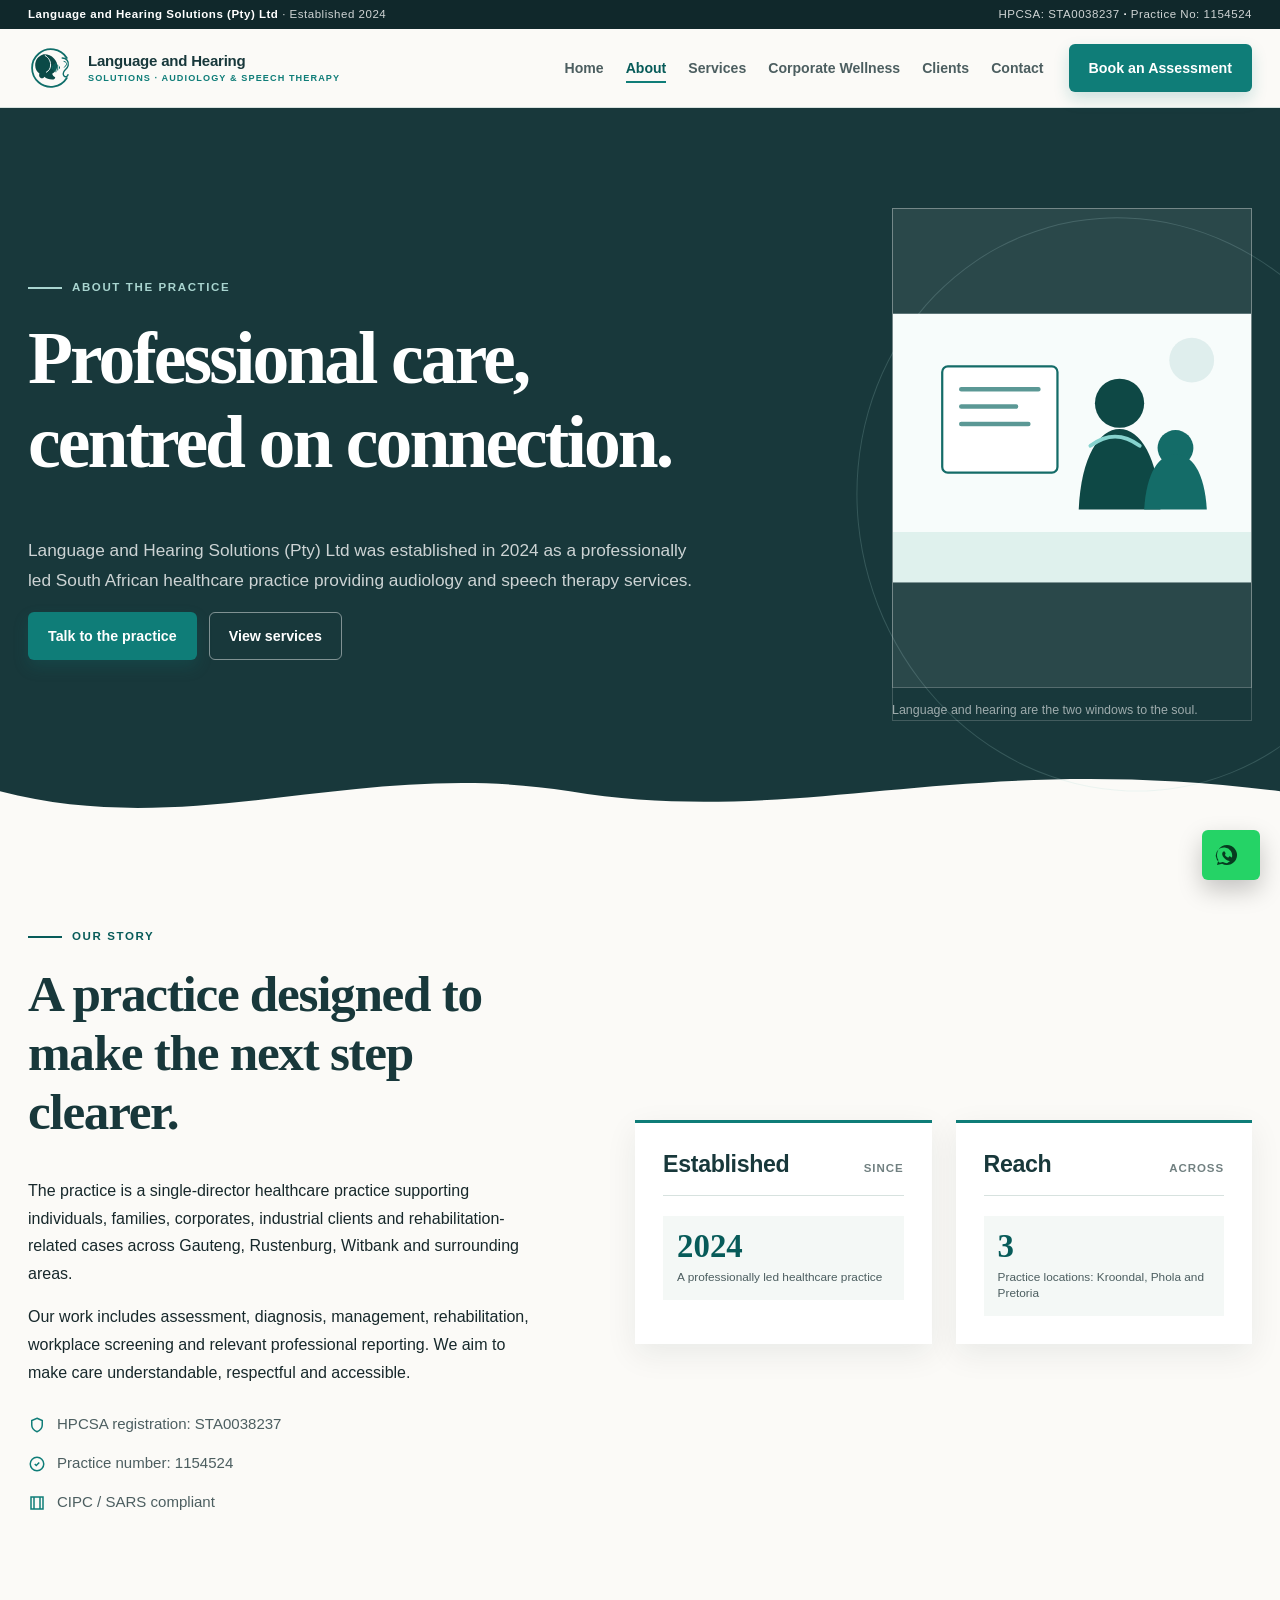
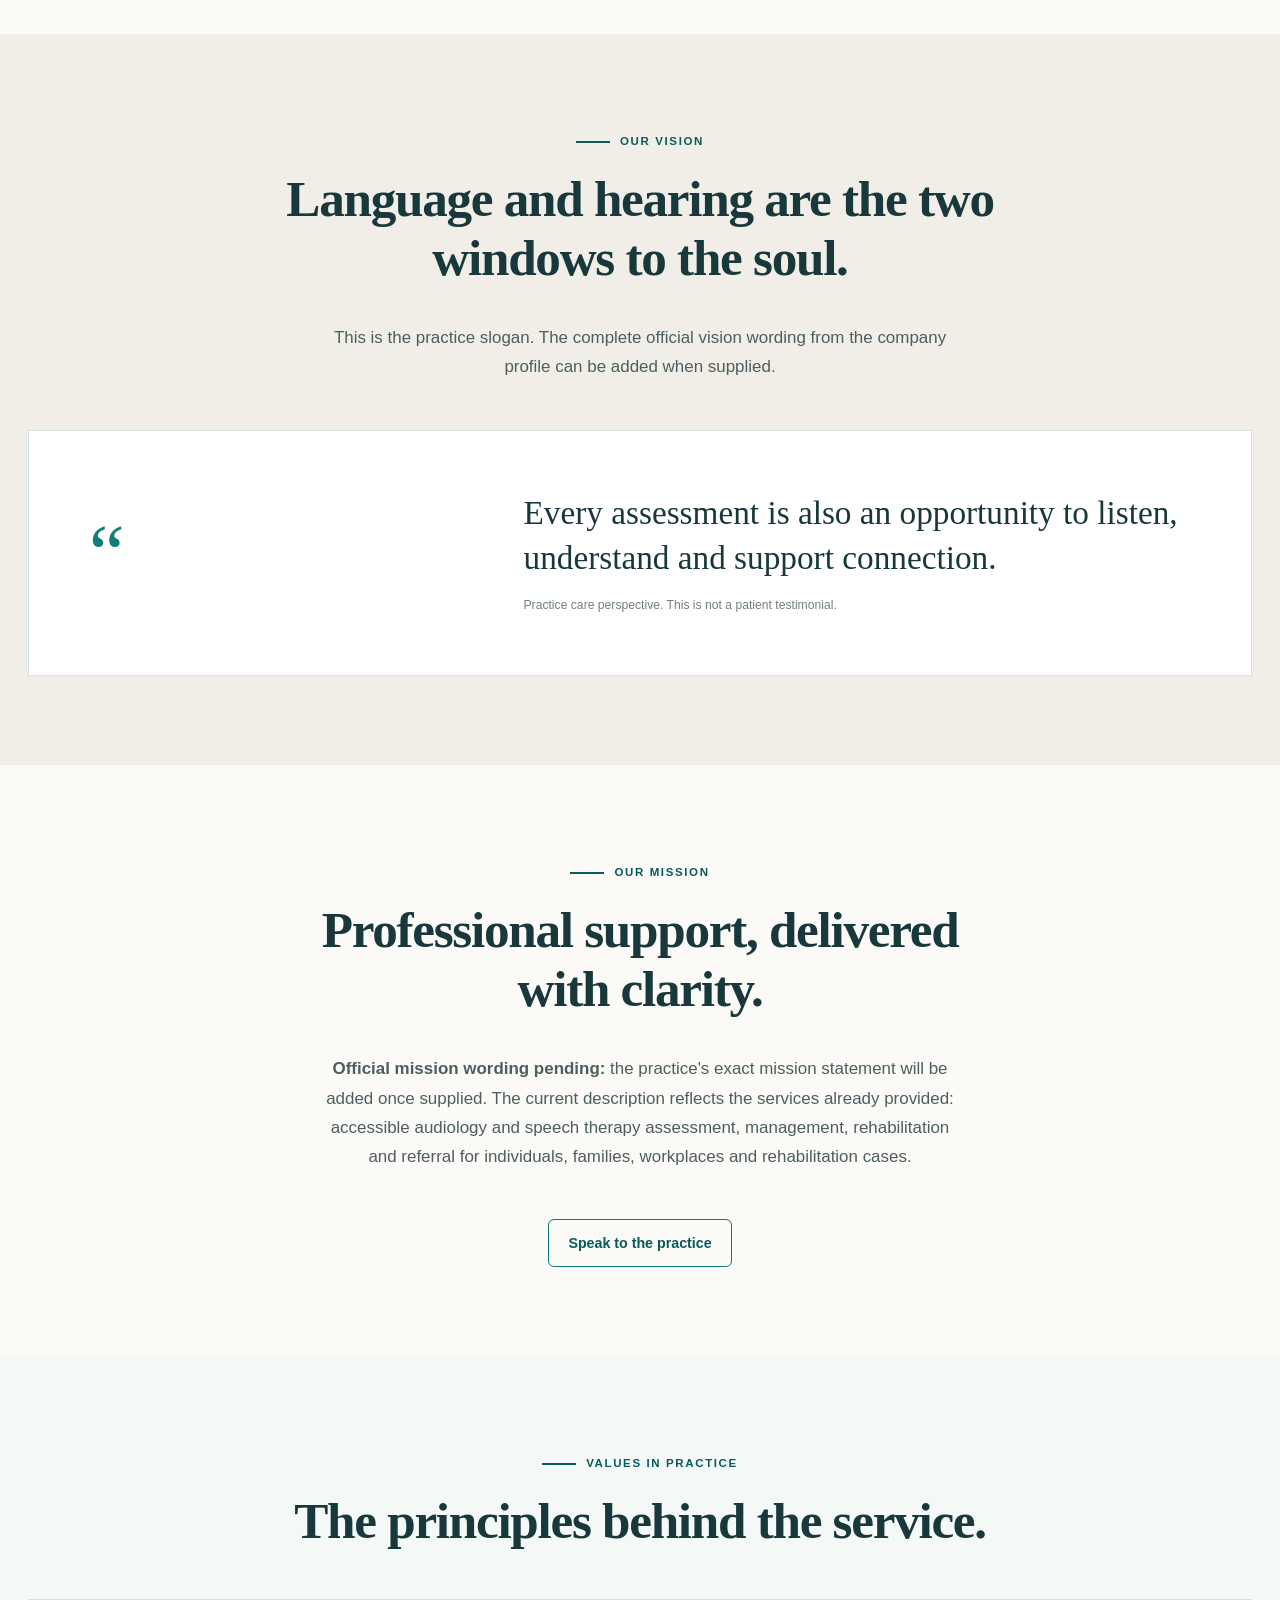
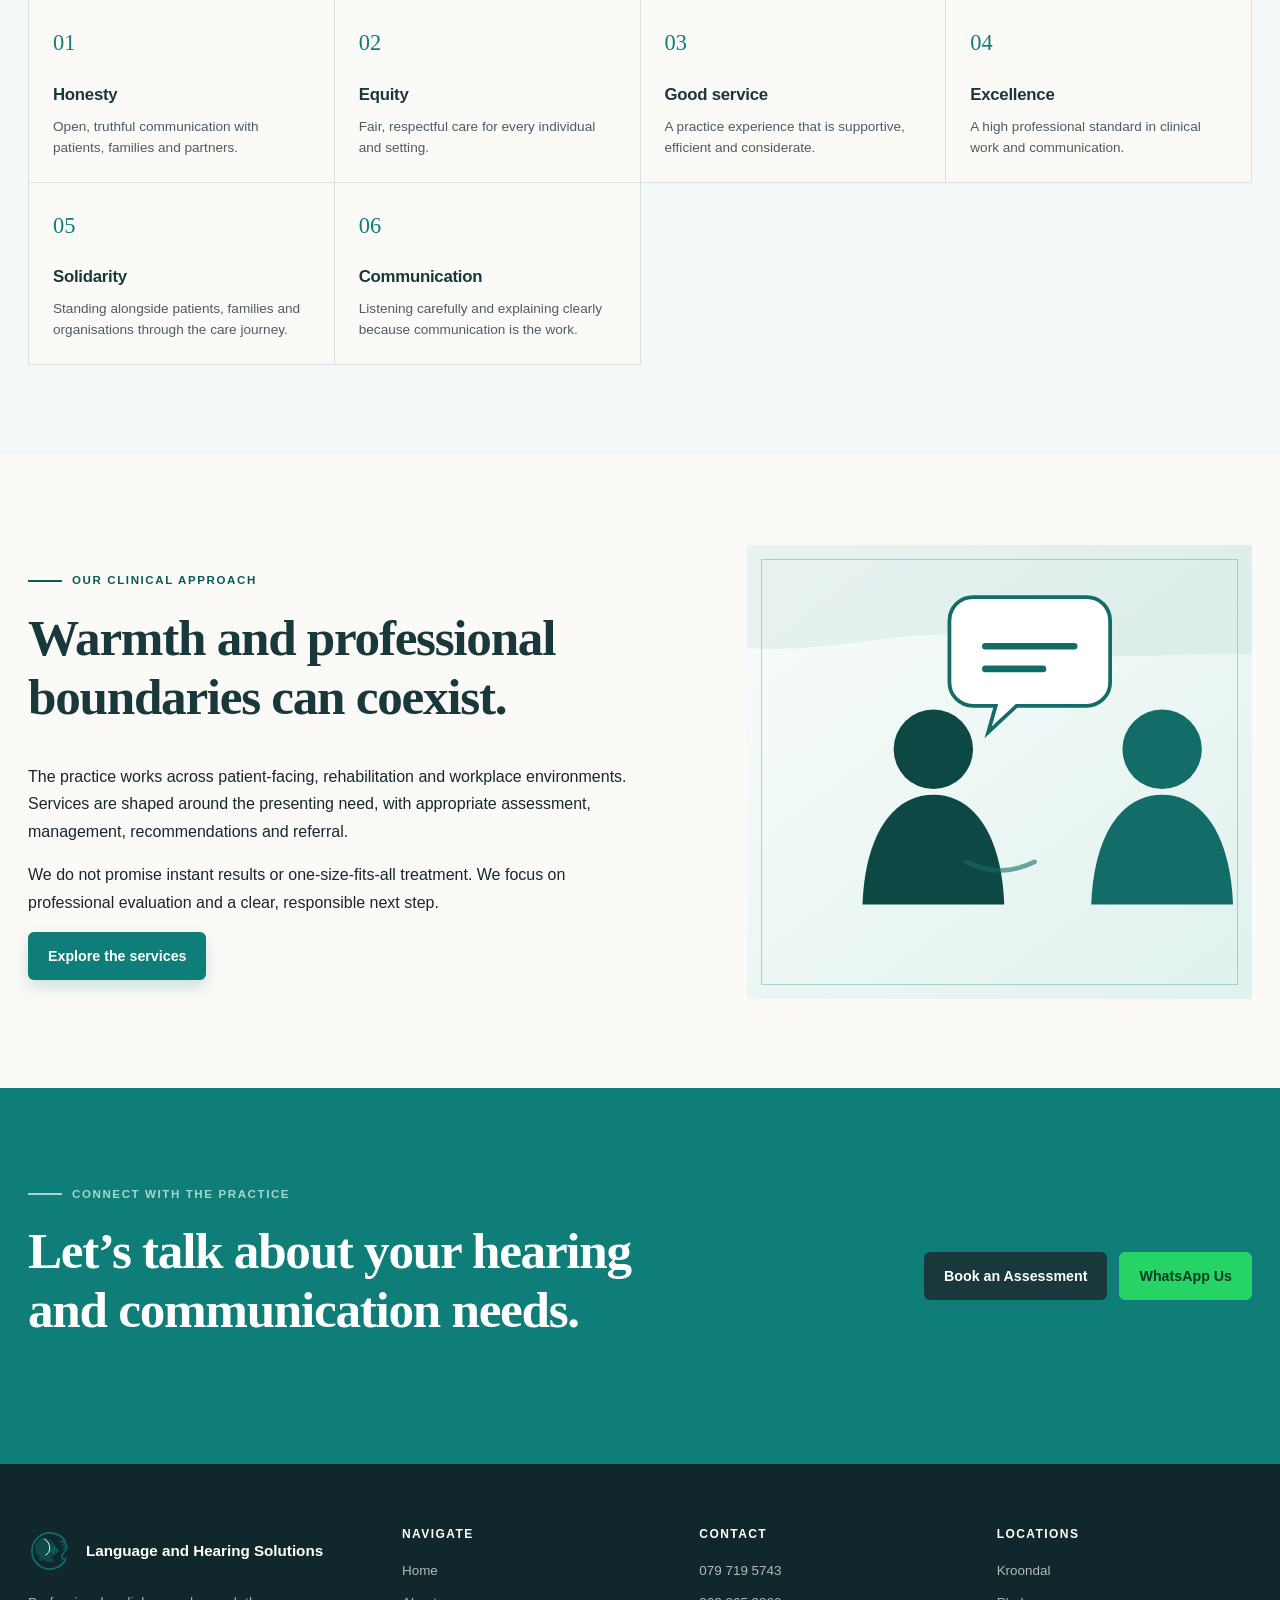
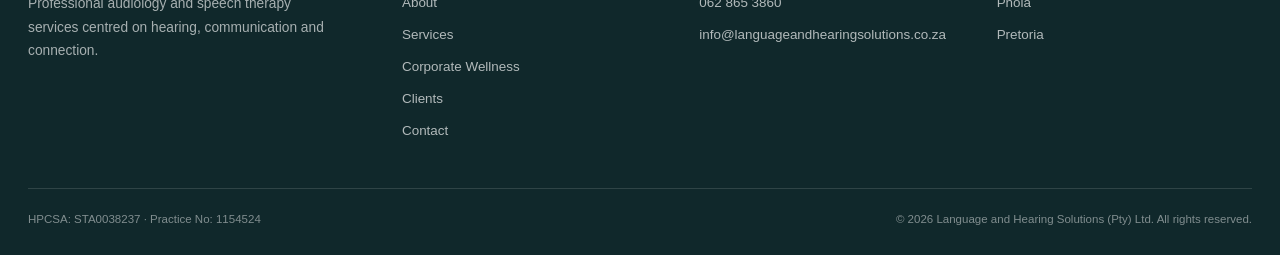
==== commit 70fb29bf: "Refine premium healthcare visual system" ====
--- a/about.html
+++ b/about.html
@@ -19,7 +19,7 @@
 
   <section class="section section--sand"><div class="container"><div class="section-head section-head--center reveal"><span class="overline">Our vision</span><h2>Language and hearing are the two windows to the soul.</h2><p>This is the practice slogan. The complete official vision wording from the company profile can be added when supplied.</p></div><div class="promise reveal"><div class="promise__mark">“</div><div><blockquote>Every assessment is also an opportunity to listen, understand and support connection.</blockquote><small>Practice care perspective. This is not a patient testimonial.</small></div></div></div></section>
 
-  <section class="section"><div class="container"><div class="section-head section-head--center reveal"><span class="overline">Our mission</span><h2>Professional support, delivered with clarity.</h2><p><strong>Official mission wording pending:</strong> the practice's exact mission statement will be added once supplied. The current description reflects the services already provided: accessible audiology and speech therapy assessment, management, rehabilitation and referral for individuals, families, workplaces and rehabilitation cases.</p></div><div class="btn-row" style="justify-content:center"><a class="btn btn--outline" href="contact.html">Speak to the practice</a></div></div></section>
+  <section class="section"><div class="container"><div class="section-head section-head--center reveal"><span class="overline">Our mission</span><h2>Professional support, delivered with clarity.</h2><p><strong>Official mission wording pending:</strong> the practice's exact mission statement will be added once supplied. The current description reflects the services already provided: accessible audiology and speech therapy assessment, management, rehabilitation and referral for individuals, families, workplaces and rehabilitation cases.</p></div><div class="btn-row btn-row--center"><a class="btn btn--outline" href="contact.html">Speak to the practice</a></div></div></section>
 
   <section class="section section--mist"><div class="container"><div class="section-head section-head--center reveal"><span class="overline">Values in practice</span><h2>The principles behind the service.</h2></div><div class="audience-grid"><article class="audience-item reveal"><span class="audience-item__number">01</span><h3>Honesty</h3><p>Open, truthful communication with patients, families and partners.</p></article><article class="audience-item reveal"><span class="audience-item__number">02</span><h3>Equity</h3><p>Fair, respectful care for every individual and setting.</p></article><article class="audience-item reveal"><span class="audience-item__number">03</span><h3>Good service</h3><p>A practice experience that is supportive, efficient and considerate.</p></article><article class="audience-item reveal"><span class="audience-item__number">04</span><h3>Excellence</h3><p>A high professional standard in clinical work and communication.</p></article><article class="audience-item reveal"><span class="audience-item__number">05</span><h3>Solidarity</h3><p>Standing alongside patients, families and organisations through the care journey.</p></article><article class="audience-item reveal"><span class="audience-item__number">06</span><h3>Communication</h3><p>Listening carefully and explaining clearly because communication is the work.</p></article></div></div></section>
 
--- a/css/style.css
+++ b/css/style.css
@@ -21,8 +21,8 @@
   --success: #176b43;
   --danger: #9d302d;
 
-  --font-sans: "Avenir Next", "Segoe UI", Helvetica, Arial, sans-serif;
-  --font-display: Georgia, "Times New Roman", serif;
+  --font-sans: "Avenir Next", "Helvetica Neue", "Segoe UI", Helvetica, Arial, sans-serif;
+  --font-display: "Iowan Old Style", "Palatino Linotype", Palatino, Georgia, "Times New Roman", serif;
   --body-size: 1rem;
   --body-line: 1.72;
 
@@ -31,8 +31,8 @@
   --header-height: 78px;
   --radius: 10px;
   --radius-lg: 18px;
-  --shadow: 0 14px 38px rgba(16, 40, 43, .09);
-  --shadow-strong: 0 22px 55px rgba(16, 40, 43, .16);
+  --shadow: 0 10px 30px rgba(16, 40, 43, .075);
+  --shadow-strong: 0 18px 46px rgba(16, 40, 43, .13);
   --ease: 220ms ease;
 }
 
@@ -71,7 +71,7 @@
   letter-spacing: -.025em;
 }
 h1, h2 { font-family: var(--font-display); font-weight: 600; }
-h1 { font-size: clamp(2.55rem, 6vw, 5.3rem); }
+h1 { font-size: clamp(2.55rem, 6vw, 5.3rem); letter-spacing: -.04em; }
 h2 { font-size: clamp(2rem, 4vw, 3.45rem); }
 h3 { font-size: clamp(1.15rem, 2vw, 1.45rem); letter-spacing: -.015em; }
 h4 { font-size: 1rem; letter-spacing: .01em; }
@@ -88,8 +88,8 @@
 }
 
 .container { width: min(100% - (var(--gutter) * 2), var(--container)); margin-inline: auto; }
-.section { padding: clamp(68px, 9vw, 126px) 0; }
-.section--tight { padding: clamp(44px, 6vw, 76px) 0; }
+.section { padding: clamp(56px, 7vw, 96px) 0; }
+.section--tight { padding: clamp(40px, 5vw, 64px) 0; }
 .section--mist { background: var(--teal-mist); }
 .section--sand { background: var(--sand); }
 .section--navy { background: var(--navy); color: var(--white); }
@@ -114,6 +114,7 @@
 .site-header { position: sticky; top: 0; z-index: 500; background: rgba(251,250,247,.97); border-bottom: 1px solid var(--line); }
 .header-ribbon { background: var(--navy-deep); color: rgba(255,255,255,.8); font-size: .72rem; letter-spacing: .045em; }
 .header-ribbon__inner { min-height: 29px; display: flex; justify-content: space-between; align-items: center; gap: 18px; }
+.header-ribbon span { overflow-wrap: anywhere; }
 .header-ribbon strong { color: var(--white); font-weight: 700; }
 .nav-shell { min-height: var(--header-height); display: flex; align-items: center; gap: 28px; }
 .brand { display: inline-flex; align-items: center; gap: 12px; color: var(--navy); min-width: 230px; }
@@ -152,6 +153,8 @@
 .btn--whatsapp:hover { background: #1fbd5a; color: #073c20; }
 .btn--block { width: 100%; }
 .btn-row { display: flex; flex-wrap: wrap; gap: 12px; align-items: center; }
+.btn-row--center { justify-content: center; }
+.btn-row--spaced { margin-top: 26px; }
 
 /* Hero systems */
 .home-hero { position: relative; overflow: hidden; padding: clamp(68px, 9vw, 126px) 0 132px; background: var(--teal-mist); }
@@ -165,6 +168,8 @@
 .hero-meta span { display: inline-flex; align-items: center; gap: 7px; }
 .hero-meta svg { color: var(--teal); }
 .hero-art { position: relative; }
+.hero-art__frame img, .page-hero__aside img, .editorial-image img, .service-feature__visual img, .service-intro__image img, .corporate-band__visual img { filter: saturate(.9) contrast(1.02); }
+.hero-art__frame::after, .page-hero__aside::after, .service-intro__image::after, .corporate-band__visual::after { content: ""; position: absolute; inset: 0; border: 1px solid rgba(255,255,255,.18); pointer-events: none; }
 .hero-art__frame { position: relative; aspect-ratio: 1 / .9; overflow: hidden; border: 1px solid rgba(15,125,120,.18); background: var(--white); box-shadow: var(--shadow-strong); }
 .hero-art__frame img { width: 100%; height: 100%; object-fit: cover; }
 .hero-art__label { position: absolute; left: -20px; bottom: 24px; max-width: 235px; padding: 16px 18px; background: var(--navy); color: var(--white); box-shadow: var(--shadow); }
@@ -177,14 +182,14 @@
 .page-hero__grid { position: relative; z-index: 1; display: grid; grid-template-columns: minmax(0, 1fr) minmax(290px, .68fr); gap: 60px; align-items: center; }
 .page-hero h1 { color: var(--white); font-size: clamp(2.45rem, 6vw, 4.6rem); }
 .page-hero p { max-width: 680px; color: rgba(255,255,255,.78); font-size: 1.08rem; }
-.page-hero__aside { justify-self: end; max-width: 360px; }
+.page-hero__aside { position: relative; justify-self: end; max-width: 360px; }
 .page-hero__aside img { width: 100%; border: 1px solid rgba(255,255,255,.2); background: rgba(255,255,255,.08); }
 .page-hero__aside-caption { margin-top: 12px; color: rgba(255,255,255,.58); font-size: .78rem; }
 
 /* Trust rail and editorial structure */
-.trust-rail { border-bottom: 1px solid var(--line); background: var(--white); }
+.trust-rail { border-bottom: 1px solid var(--line); background: var(--warm); }
 .trust-rail__grid { display: grid; grid-template-columns: repeat(4, 1fr); }
-.trust-item { min-height: 88px; display: flex; align-items: center; gap: 13px; padding: 18px 22px; border-right: 1px solid var(--line); }
+.trust-item { min-height: 78px; display: flex; align-items: center; gap: 13px; padding: 16px 22px; border-right: 1px solid var(--line); }
 .trust-item:first-child { border-left: 1px solid var(--line); }
 .trust-item__icon { display: grid; place-items: center; flex: 0 0 auto; width: 36px; height: 36px; color: var(--teal); }
 .trust-item strong { display: block; color: var(--navy); font-size: .83rem; line-height: 1.2; }
@@ -224,10 +229,11 @@
 .corporate-band__body { padding: clamp(34px, 6vw, 72px); }
 .corporate-band__body h2 { color: var(--white); }
 .corporate-band__body p { color: rgba(255,255,255,.77); }
-.corporate-band__visual { min-height: 350px; background: var(--teal); }
+.corporate-band__visual { position: relative; min-height: 350px; background: var(--teal); }
 .corporate-band__visual img { width: 100%; height: 100%; object-fit: cover; }
 .proof-grid { display: grid; grid-template-columns: repeat(2, 1fr); gap: 24px; }
-.proof-card { border-top: 3px solid var(--teal); padding: 30px; background: var(--white); box-shadow: var(--shadow); }
+.proof-card { border-top: 3px solid var(--teal); padding: 28px; background: var(--white); box-shadow: var(--shadow); }
+.proof-card:hover { box-shadow: var(--shadow-strong); }
 .proof-card__heading { display: flex; justify-content: space-between; gap: 16px; align-items: baseline; border-bottom: 1px solid var(--line); padding-bottom: 17px; margin-bottom: 20px; }
 .proof-card__heading h3 { margin: 0; }
 .proof-card__heading span { color: var(--muted); font-size: .72rem; font-weight: 800; letter-spacing: .08em; text-transform: uppercase; }
@@ -235,12 +241,14 @@
 .metric { padding: 14px; background: var(--teal-mist); }
 .metric strong { display: block; color: var(--teal-dark); font-family: var(--font-display); font-size: 2.05rem; line-height: 1; }
 .metric span { display: block; margin-top: 7px; color: var(--ink-soft); font-size: .74rem; line-height: 1.35; }
-.data-bar { height: 7px; margin-top: 20px; background: var(--teal-pale); }
+.data-bar { position: relative; height: 12px; margin-top: 20px; padding: 2px; border: 1px solid var(--line); background: var(--teal-mist); }
 .data-bar span { display: block; height: 100%; background: var(--teal); }
-.data-bar__caption { display: flex; justify-content: space-between; gap: 10px; margin-top: 7px; color: var(--muted); font-size: .72rem; }
+.data-bar__caption { display: flex; justify-content: space-between; gap: 10px; margin-top: 8px; color: var(--muted); font-size: .72rem; }
+.data-bar__caption span:last-child { color: var(--teal-dark); font-weight: 800; }
 
 /* Testimonials / promise / FAQ */
 .promise { display: grid; grid-template-columns: .75fr 1.25fr; gap: 34px; align-items: center; padding: clamp(30px, 5vw, 60px); border: 1px solid var(--line); background: var(--white); }
+.promise--spaced { margin-top: 42px; }
 .promise__mark { color: var(--teal); font-family: var(--font-display); font-size: 5rem; line-height: .6; }
 .promise blockquote { margin: 0; color: var(--navy); font-family: var(--font-display); font-size: clamp(1.35rem, 2.6vw, 2.1rem); line-height: 1.35; }
 .promise small { display: block; margin-top: 16px; color: var(--muted); font-family: var(--font-sans); font-size: .76rem; line-height: 1.5; }
@@ -259,7 +267,7 @@
 .directory__item h3 { margin: 0; font-size: 1.05rem; }
 .directory__item p { margin: 0; color: var(--ink-soft); font-size: .9rem; }
 .service-intro { display: grid; grid-template-columns: minmax(0, 1fr) minmax(260px, .65fr); gap: 50px; align-items: center; margin-bottom: 52px; }
-.service-intro__image { overflow: hidden; aspect-ratio: 1.35 / 1; background: var(--teal-pale); }
+.service-intro__image { position: relative; overflow: hidden; aspect-ratio: 1.35 / 1; background: var(--teal-pale); }
 .service-intro__image img { width: 100%; height: 100%; object-fit: cover; }
 .delivery-grid { display: grid; grid-template-columns: repeat(3, 1fr); border-top: 1px solid var(--line); border-left: 1px solid var(--line); }
 .delivery-item { padding: 28px; border-right: 1px solid var(--line); border-bottom: 1px solid var(--line); }
@@ -298,6 +306,7 @@
 .form-card { padding: clamp(26px, 4vw, 42px); border: 1px solid var(--line); background: var(--white); box-shadow: var(--shadow); }
 .form-card h2 { font-size: 2rem; }
 .form-note { margin-bottom: 25px; padding: 13px 15px; border-left: 3px solid var(--teal); background: var(--teal-mist); color: var(--ink-soft); font-size: .8rem; }
+.form-note--spaced { margin-top: 28px; }
 .form-grid { display: grid; grid-template-columns: repeat(2, 1fr); gap: 18px; }
 .field { display: flex; flex-direction: column; gap: 7px; }
 .field--full { grid-column: 1 / -1; }
@@ -362,8 +371,8 @@
   .header-ribbon__inner { min-height: 27px; }
   .header-ribbon__inner span:last-child { display: none; }
   .nav-toggle { display: grid; place-items: center; margin-left: auto; }
-  .main-nav { position: fixed; top: calc(var(--header-height) + 27px); right: 0; left: 0; display: block; max-height: 0; overflow: hidden; background: var(--warm); border-bottom: 1px solid var(--line); box-shadow: var(--shadow); transition: max-height 300ms ease; }
-  .main-nav.is-open { max-height: calc(100vh - var(--header-height) - 27px); overflow-y: auto; }
+  .main-nav { position: absolute; top: 100%; right: 0; left: 0; display: block; max-height: 0; overflow: hidden; background: var(--warm); border-bottom: 1px solid var(--line); box-shadow: var(--shadow); transition: max-height 300ms ease; }
+  .main-nav.is-open { max-height: calc(100vh - var(--header-height)); overflow-y: auto; }
   .nav-links { display: grid; gap: 0; padding: 10px var(--gutter); }
   .nav-links a { display: block; padding: 15px 3px; border-bottom: 1px solid var(--line); font-size: .95rem; }
   .nav-links a::after { display: none; }
@@ -384,9 +393,19 @@
   .case-study { grid-template-columns: 1fr; }
   .case-study__intro { min-height: 210px; }
 }
+@media (min-width: 701px) and (max-width: 900px) {
+  .home-hero__grid, .page-hero__grid { grid-template-columns: minmax(0, 1fr) minmax(250px, .72fr); gap: 34px; }
+  .editorial-grid, .editorial-grid--reverse { grid-template-columns: minmax(0, 1fr) minmax(0, 1fr); gap: 34px; }
+  .editorial-grid--reverse > :first-child { order: 2; }
+  .service-feature-grid, .proof-grid, .contact-layout { grid-template-columns: repeat(2, 1fr); }
+  .corporate-band { grid-template-columns: minmax(0, 1fr) minmax(230px, .72fr); }
+  .corporate-band__visual { min-height: 100%; order: 0; }
+  .contact-methods, .location-grid, .delivery-grid { grid-template-columns: repeat(2, 1fr); }
+  .page-hero__aside { justify-self: end; max-width: 330px; }
+}
 @media (max-width: 700px) {
-  body { padding-bottom: 64px; }
-  .section { padding: 62px 0; }
+  body { padding-bottom: calc(64px + env(safe-area-inset-bottom)); }
+  .section { padding: 56px 0; }
   .home-hero { padding-top: 62px; padding-bottom: 108px; }
   .home-hero::before { width: 75%; height: 45%; }
   .hero-art__label { left: 12px; bottom: 12px; }
@@ -410,21 +429,24 @@
   .final-cta .btn-row { margin-top: 22px; }
   .footer-grid { grid-template-columns: repeat(2, 1fr); gap: 30px 20px; }
   .footer-grid > :first-child { grid-column: 1 / -1; }
-  .mobile-actions { position: fixed; z-index: 550; right: 0; bottom: 0; left: 0; display: grid; grid-template-columns: 1fr 1fr; padding: 8px; gap: 8px; background: rgba(251,250,247,.97); border-top: 1px solid var(--line); box-shadow: 0 -7px 20px rgba(16,40,43,.08); }
+  .mobile-actions { position: fixed; z-index: 550; right: 0; bottom: 0; left: 0; display: grid; grid-template-columns: 1fr 1fr; padding: 8px; padding-bottom: calc(8px + env(safe-area-inset-bottom)); gap: 8px; background: rgba(251,250,247,.97); border-top: 1px solid var(--line); box-shadow: 0 -7px 20px rgba(16,40,43,.08); }
   .mobile-actions .btn { min-height: 44px; padding: 11px 12px; font-size: .78rem; }
-  .whatsapp-float { right: 12px; bottom: 74px; }
-  .whatsapp-float span { display: none; }
+  .whatsapp-float { display: none; }
 }
 @media (max-width: 390px) {
+  .header-ribbon { font-size: .63rem; }
+  .header-ribbon__inner { min-width: 0; white-space: nowrap; }
+  .header-ribbon__inner span:first-child { overflow: hidden; text-overflow: ellipsis; }
   h1 { font-size: 2.35rem; }
   .brand { gap: 8px; min-width: 0; }
   .brand img { width: 42px; height: 42px; }
   .brand__name { font-size: .78rem; }
-  .brand__name small { font-size: .49rem; letter-spacing: .08em; }
+  .brand__name small { display: none; }
   .hero-meta { display: grid; gap: 8px; }
-  .btn-row { align-items: stretch; flex-direction: column; }
-  .btn-row .btn { width: 100%; }
-  .metric-grid, .case-study__metrics { grid-template-columns: 1fr 1fr; }
+  .home-hero .btn-row, .page-hero .btn-row, .final-cta .btn-row { align-items: stretch; flex-direction: column; }
+  .home-hero .btn-row .btn, .page-hero .btn-row .btn, .final-cta .btn-row .btn { width: 100%; }
+  .metric-grid, .case-study__metrics { grid-template-columns: 1fr; }
+  .data-bar__caption { align-items: flex-start; flex-direction: column; gap: 3px; }
 }
 @media (prefers-reduced-motion: reduce) {
   html.js .reveal { opacity: 1; transform: none; transition: none; }
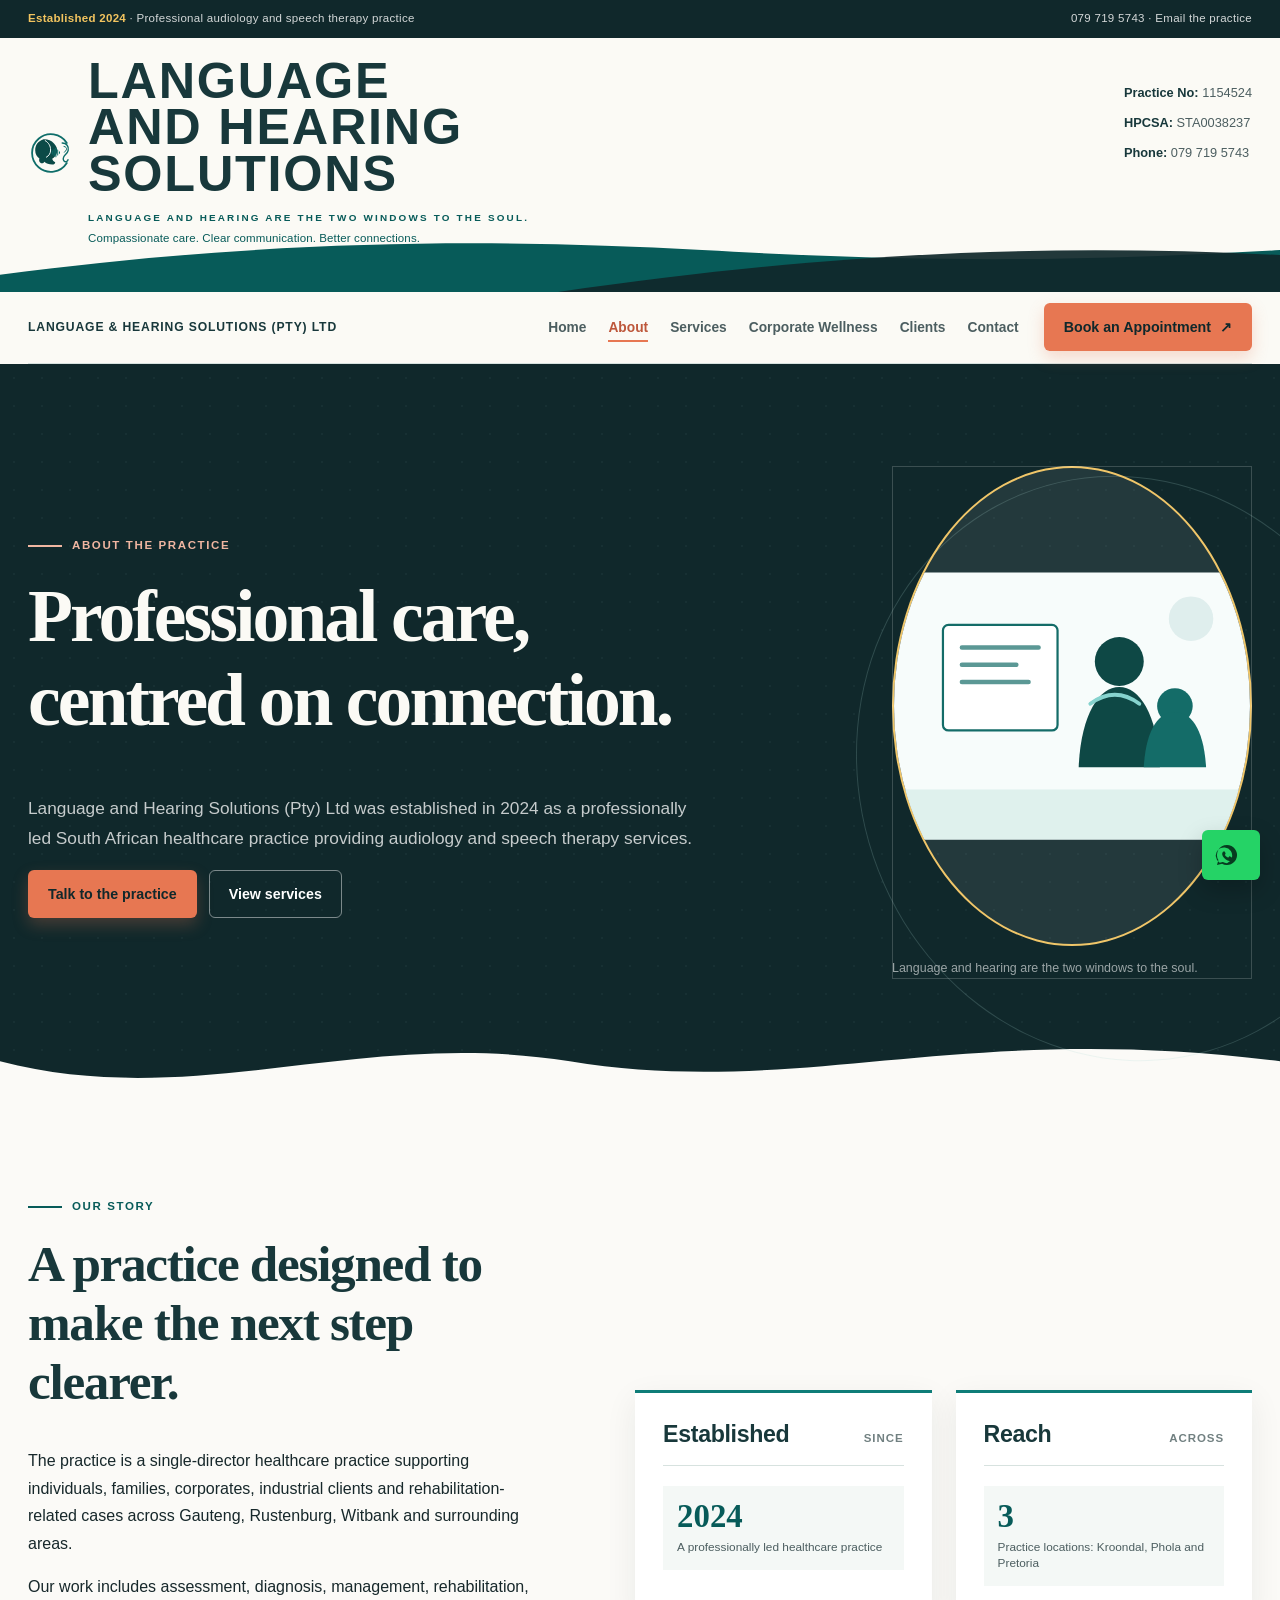
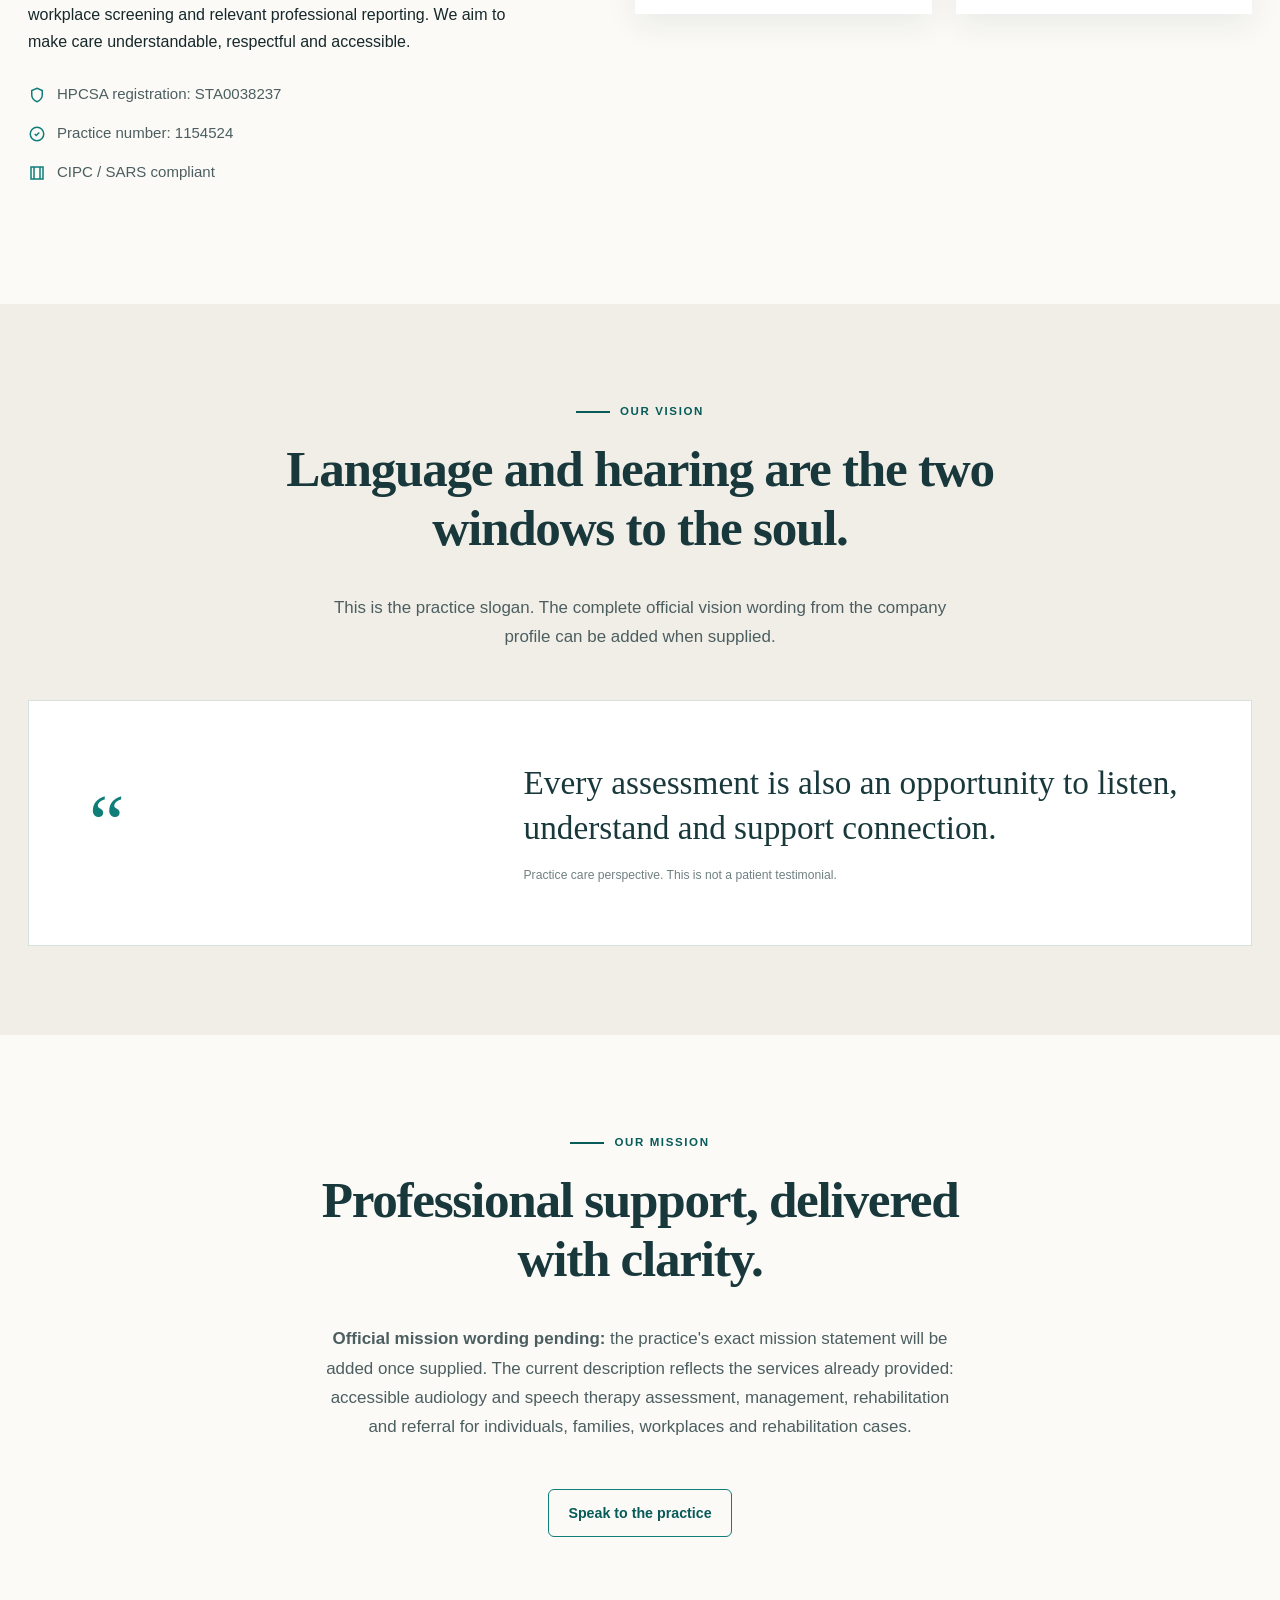
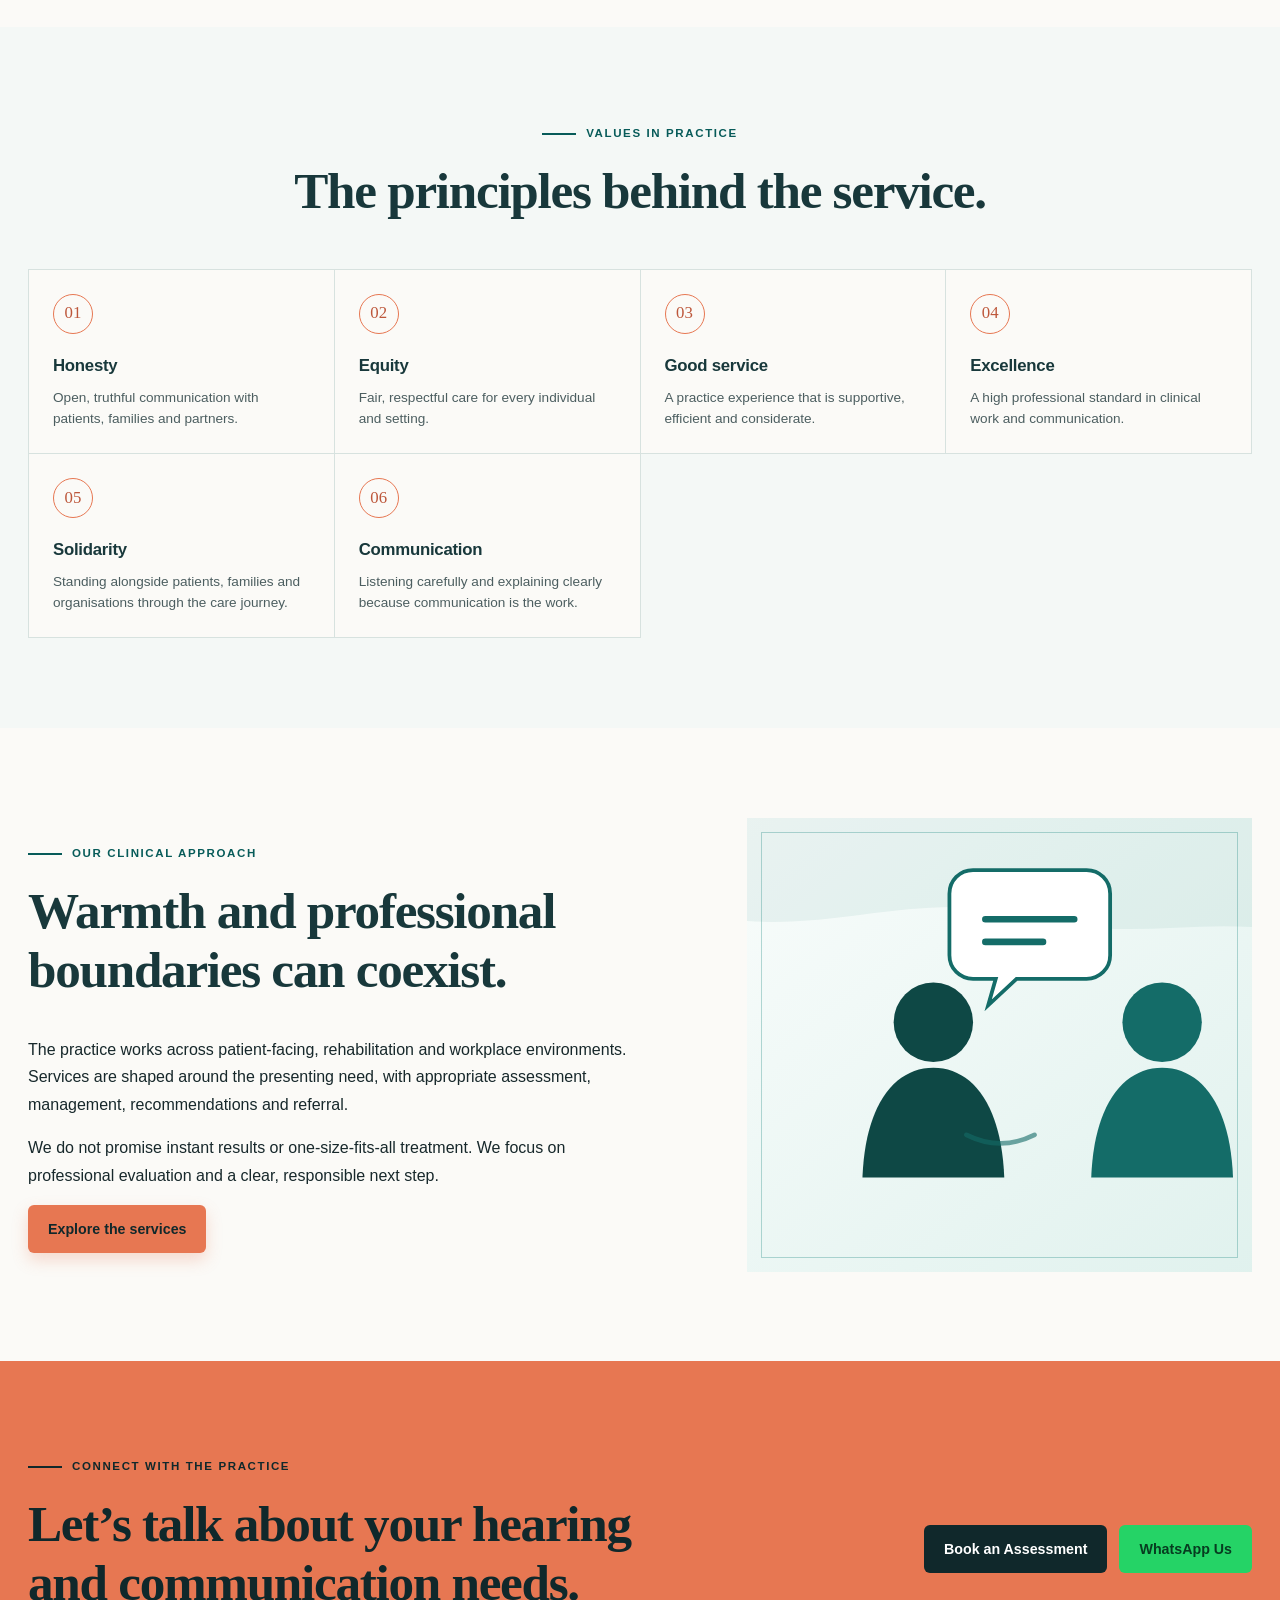
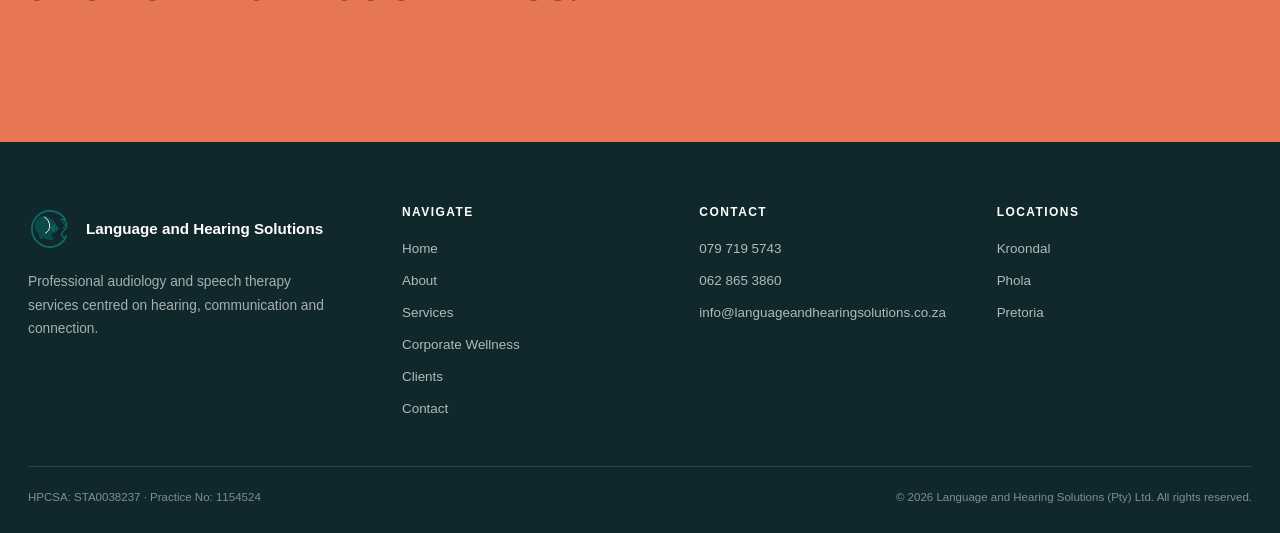
==== commit 5b7f1ed6: "Elevate presentation to match client-supplied reference - Add branded cream masthead with stacked wo" ====
--- a/about.html
+++ b/about.html
@@ -11,7 +11,7 @@
 </head>
 <body>
 <a class="skip-link" href="#main-content">Skip to main content</a>
-<header class="site-header"><div class="header-ribbon"><div class="container header-ribbon__inner"><span><strong>Language and Hearing Solutions (Pty) Ltd</strong> · Established 2024</span><span>HPCSA: STA0038237 <strong>·</strong> Practice No: 1154524</span></div></div><div class="container nav-shell"><a class="brand" href="index.html"><img src="assets/logo.svg" alt="Language and Hearing Solutions logo" width="48" height="48"><span class="brand__name">Language and Hearing<small>Solutions · Audiology &amp; Speech Therapy</small></span></a><button class="nav-toggle" type="button" aria-expanded="false" aria-controls="main-nav" aria-label="Open menu"><span class="nav-toggle__lines"></span></button><nav class="main-nav" id="main-nav" aria-label="Primary navigation"><ul class="nav-links"><li><a href="index.html">Home</a></li><li><a href="about.html">About</a></li><li><a href="services.html">Services</a></li><li><a href="corporate-wellness.html">Corporate Wellness</a></li><li><a href="clients.html">Clients</a></li><li><a href="contact.html">Contact</a></li></ul><div class="header-cta"><a class="btn btn--primary" href="contact.html">Book an Assessment</a></div></nav></div></header>
+<header class="site-header"><div class="header-ribbon"><div class="container header-ribbon__inner"><span><strong>Established 2024</strong> · Professional audiology and speech therapy practice</span><span><a href="tel:+27797195743">079 719 5743</a> · <a href="mailto:info@languageandhearingsolutions.co.za">Email the practice</a></span></div></div><div class="brand-masthead"><div class="container brand-masthead__inner"><a class="brand brand--masthead" href="index.html"><img src="assets/logo.svg" alt="Language and Hearing Solutions logo" width="72" height="72"><span class="brand__name">Language<br>and Hearing<br>Solutions<small>Language and hearing are the two windows to the soul.</small><em>Compassionate care. Clear communication. Better connections.</em></span></a><div class="brand-masthead__credentials"><span><strong>Practice No:</strong> 1154524</span><span><strong>HPCSA:</strong> STA0038237</span><span><strong>Phone:</strong> 079 719 5743</span></div></div><svg class="brand-masthead__wave" viewBox="0 0 1440 80" preserveAspectRatio="none" aria-hidden="true"><path d="M0 58C280 18 530 12 790 28c280 17 450 12 650 0v52H0Z"/><path d="M620 80C950 28 1190 21 1440 34v46H620Z"/></svg></div><div class="container nav-shell"><span class="nav-practice">Language &amp; Hearing Solutions (Pty) Ltd</span><button class="nav-toggle" type="button" aria-expanded="false" aria-controls="main-nav" aria-label="Open menu"><span class="nav-toggle__lines"></span></button><nav class="main-nav" id="main-nav" aria-label="Primary navigation"><ul class="nav-links"><li><a href="index.html">Home</a></li><li><a href="about.html">About</a></li><li><a href="services.html">Services</a></li><li><a href="corporate-wellness.html">Corporate Wellness</a></li><li><a href="clients.html">Clients</a></li><li><a href="contact.html">Contact</a></li></ul><div class="header-cta"><a class="btn btn--primary" href="contact.html">Book an Appointment <span aria-hidden="true">↗</span></a></div></nav></div></header>
 <main id="main-content">
   <section class="page-hero"><div class="container page-hero__grid"><div class="reveal"><span class="overline overline--light">About the practice</span><h1>Professional care, centred on connection.</h1><p>Language and Hearing Solutions (Pty) Ltd was established in 2024 as a professionally led South African healthcare practice providing audiology and speech therapy services.</p><div class="btn-row"><a class="btn btn--primary" href="contact.html">Talk to the practice</a><a class="btn btn--outline-light" href="services.html">View services</a></div></div><div class="page-hero__aside reveal"><img src="assets/clinical-environment.svg" alt="Illustration of a welcoming clinical consultation environment" width="640" height="480"><div class="page-hero__aside-caption">Language and hearing are the two windows to the soul.</div></div></div><svg class="wave" viewBox="0 0 1440 100" preserveAspectRatio="none" aria-hidden="true"><path d="M0 58c220 55 405-37 641 0 260 41 436-45 799 0v42H0Z"/></svg></section>
 
--- a/css/style.css
+++ b/css/style.css
@@ -18,8 +18,11 @@
   --line: #d7e2df;
   --line-dark: rgba(255,255,255,.18);
   --muted: #718081;
-  --success: #176b43;
-  --danger: #9d302d;
+  --coral: #e77752;
+  --coral-dark: #bd573b;
+  --aqua: #a9d9d2;
+  --gold: #f2c45f;
+  --cream: #fbfaf5;
 
   --font-sans: "Avenir Next", "Helvetica Neue", "Segoe UI", Helvetica, Arial, sans-serif;
   --font-display: "Iowan Old Style", "Palatino Linotype", Palatino, Georgia, "Times New Roman", serif;
@@ -111,12 +114,26 @@
 .section--navy .section-head p { color: rgba(255,255,255,.76); }
 
 /* Header / navigation */
-.site-header { position: sticky; top: 0; z-index: 500; background: rgba(251,250,247,.97); border-bottom: 1px solid var(--line); }
-.header-ribbon { background: var(--navy-deep); color: rgba(255,255,255,.8); font-size: .72rem; letter-spacing: .045em; }
-.header-ribbon__inner { min-height: 29px; display: flex; justify-content: space-between; align-items: center; gap: 18px; }
-.header-ribbon span { overflow-wrap: anywhere; }
-.header-ribbon strong { color: var(--white); font-weight: 700; }
-.nav-shell { min-height: var(--header-height); display: flex; align-items: center; gap: 28px; }
+.site-header { position: relative; z-index: 500; background: var(--cream); }
+.header-ribbon { background: var(--navy-deep); color: rgba(255,255,255,.82); font-size: .72rem; letter-spacing: .025em; }
+.header-ribbon__inner { min-height: 38px; display: flex; justify-content: space-between; align-items: center; gap: 18px; }
+.header-ribbon strong { color: var(--gold); font-weight: 800; }
+.header-ribbon a { color: rgba(255,255,255,.82); }
+.header-ribbon a:hover { color: var(--white); }
+.brand-masthead { position: relative; overflow: hidden; background: var(--cream); }
+.brand-masthead__inner { min-height: 224px; display: flex; align-items: center; justify-content: space-between; gap: 40px; padding-top: 20px; padding-bottom: 48px; }
+.brand--masthead { align-items: flex-start; gap: 18px; min-width: 0; }
+.brand--masthead img { width: 72px; height: 72px; margin-top: 4px; }
+.brand--masthead .brand__name { color: var(--navy); font-size: clamp(2rem, 4vw, 3.15rem); line-height: .92; letter-spacing: .035em; text-transform: uppercase; }
+.brand--masthead .brand__name small { display: block; margin-top: 15px; color: var(--teal-dark); font-size: .62rem; letter-spacing: .22em; line-height: 1.3; }
+.brand--masthead .brand__name em { display: block; margin-top: 8px; color: var(--teal-dark); font-size: .72rem; font-style: normal; font-weight: 500; letter-spacing: .01em; text-transform: none; }
+.brand-masthead__credentials { display: grid; gap: 8px; align-self: flex-start; margin-top: 24px; color: var(--ink-soft); font-size: .8rem; }
+.brand-masthead__credentials strong { color: var(--navy); }
+.brand-masthead__wave { position: absolute; right: 0; bottom: -1px; left: 0; width: 100%; height: 66px; }
+.brand-masthead__wave path:first-child { fill: var(--teal-dark); }
+.brand-masthead__wave path:last-child { fill: var(--navy-deep); opacity: .92; }
+.nav-shell { position: sticky; top: 0; min-height: 72px; display: flex; align-items: center; gap: 28px; background: var(--cream); border-bottom: 1px solid var(--line); }
+.nav-practice { color: var(--navy); font-size: .76rem; font-weight: 850; letter-spacing: .07em; text-transform: uppercase; white-space: nowrap; }
 .brand { display: inline-flex; align-items: center; gap: 12px; color: var(--navy); min-width: 230px; }
 .brand:hover { color: var(--navy); }
 .brand img { width: 48px; height: 48px; }
@@ -124,9 +141,9 @@
 .brand__name small { display: block; margin-top: 5px; color: var(--teal); font-size: .57rem; font-weight: 800; letter-spacing: .12em; text-transform: uppercase; }
 .main-nav { display: flex; align-items: center; justify-content: flex-end; gap: 25px; flex: 1; }
 .nav-links { display: flex; align-items: center; gap: 22px; }
-.nav-links a { position: relative; padding: 9px 0; color: var(--ink-soft); font-size: .88rem; font-weight: 700; }
-.nav-links a::after { content: ""; position: absolute; bottom: 2px; left: 0; width: 100%; height: 2px; background: var(--teal); transform: scaleX(0); transform-origin: left; transition: transform var(--ease); }
-.nav-links a:hover, .nav-links a[aria-current="page"] { color: var(--teal-dark); }
+.nav-links a { position: relative; padding: 9px 0; color: var(--ink-soft); font-size: .86rem; font-weight: 700; }
+.nav-links a::after { content: ""; position: absolute; bottom: 2px; left: 0; width: 100%; height: 2px; background: var(--coral); transform: scaleX(0); transform-origin: left; transition: transform var(--ease); }
+.nav-links a:hover, .nav-links a[aria-current="page"] { color: var(--coral-dark); }
 .nav-links a:hover::after, .nav-links a[aria-current="page"]::after { transform: scaleX(1); }
 .nav-toggle { display: none; border: 1px solid var(--line); background: var(--white); color: var(--navy); width: 44px; height: 44px; padding: 10px; }
 .nav-toggle__lines, .nav-toggle__lines::before, .nav-toggle__lines::after { display: block; width: 22px; height: 2px; background: currentColor; transition: transform var(--ease), opacity var(--ease); }
@@ -141,10 +158,10 @@
 /* Buttons */
 .btn { display: inline-flex; align-items: center; justify-content: center; gap: 9px; min-height: 48px; padding: 13px 19px; border: 1px solid transparent; border-radius: 6px; font-size: .89rem; font-weight: 800; line-height: 1.15; transition: transform var(--ease), background var(--ease), border-color var(--ease), color var(--ease), box-shadow var(--ease); }
 .btn:hover { transform: translateY(-2px); text-decoration: none; }
-.btn--primary { background: var(--teal); color: var(--white); box-shadow: 0 7px 16px rgba(15,125,120,.2); }
-.btn--primary:hover { background: var(--teal-dark); color: var(--white); }
-.btn--dark { background: var(--navy); color: var(--white); }
-.btn--dark:hover { background: var(--navy-deep); color: var(--white); }
+.btn--primary { background: var(--coral); color: var(--navy-deep); box-shadow: 0 7px 16px rgba(231,119,82,.25); }
+.btn--primary:hover { background: var(--coral-dark); color: var(--white); }
+.btn--dark { background: var(--navy-deep); color: var(--white); }
+.btn--dark:hover { background: var(--ink); color: var(--white); }
 .btn--outline { border-color: var(--teal); background: transparent; color: var(--teal-dark); }
 .btn--outline:hover { background: var(--teal-pale); color: var(--teal-dark); }
 .btn--outline-light { border-color: rgba(255,255,255,.45); color: var(--white); }
@@ -157,33 +174,40 @@
 .btn-row--spaced { margin-top: 26px; }
 
 /* Hero systems */
-.home-hero { position: relative; overflow: hidden; padding: clamp(68px, 9vw, 126px) 0 132px; background: var(--teal-mist); }
-.home-hero::before { content: ""; position: absolute; top: 0; right: 0; width: 38%; height: 100%; background: var(--sand); clip-path: polygon(32% 0,100% 0,100% 100%,0 100%); }
+.home-hero { position: relative; overflow: hidden; padding: clamp(78px, 10vw, 138px) 0 152px; background: var(--navy-deep); color: var(--white); }
+.home-hero::before { content: ""; position: absolute; inset: 0; opacity: .22; background-image: radial-gradient(rgba(169,213,208,.32) 1px, transparent 1px); background-size: 28px 28px; mask-image: linear-gradient(90deg, #000 0%, transparent 80%); }
+.home-hero::after { content: ""; position: absolute; right: 8%; bottom: 11%; width: 430px; height: 430px; border: 1px solid rgba(169,213,208,.28); border-radius: 50%; box-shadow: 0 0 0 28px rgba(169,213,208,.06), 0 0 0 72px rgba(169,213,208,.04); }
 .home-hero__grid { position: relative; z-index: 1; display: grid; grid-template-columns: minmax(0, 1.04fr) minmax(360px, .96fr); gap: clamp(42px, 7vw, 100px); align-items: center; }
 .home-hero__copy { max-width: 700px; }
-.home-hero h1 { margin-bottom: 24px; color: var(--navy); }
-.home-hero h1 em { color: var(--teal); font-style: normal; }
-.home-hero__lead { max-width: 620px; color: var(--ink-soft); font-size: clamp(1.05rem, 1.6vw, 1.2rem); line-height: 1.78; }
-.hero-meta { display: flex; flex-wrap: wrap; gap: 10px 22px; margin-top: 28px; color: var(--ink-soft); font-size: .82rem; font-weight: 750; }
+.home-hero h1 { margin-bottom: 24px; color: var(--cream); }
+.home-hero h1 em { color: var(--aqua); font-style: normal; }
+.home-hero__lead { max-width: 620px; color: rgba(255,255,255,.72); font-size: clamp(1.05rem, 1.6vw, 1.2rem); line-height: 1.78; }
+.home-hero .overline { color: #f0b6a1; }
+.hero-meta { display: flex; flex-wrap: wrap; gap: 10px 22px; margin-top: 28px; color: rgba(255,255,255,.72); font-size: .82rem; font-weight: 750; }
 .hero-meta span { display: inline-flex; align-items: center; gap: 7px; }
-.hero-meta svg { color: var(--teal); }
-.hero-art { position: relative; }
+.hero-meta svg { color: var(--gold); }
+.hero-art { position: relative; z-index: 1; }
+.hero-art::before, .hero-art::after { content: ""; position: absolute; border: 1px solid rgba(169,213,208,.28); border-radius: 50%; pointer-events: none; }
+.hero-art::before { inset: 4%; }
+.hero-art::after { inset: -6%; }
 .hero-art__frame img, .page-hero__aside img, .editorial-image img, .service-feature__visual img, .service-intro__image img, .corporate-band__visual img { filter: saturate(.9) contrast(1.02); }
 .hero-art__frame::after, .page-hero__aside::after, .service-intro__image::after, .corporate-band__visual::after { content: ""; position: absolute; inset: 0; border: 1px solid rgba(255,255,255,.18); pointer-events: none; }
-.hero-art__frame { position: relative; aspect-ratio: 1 / .9; overflow: hidden; border: 1px solid rgba(15,125,120,.18); background: var(--white); box-shadow: var(--shadow-strong); }
+.hero-art__frame { position: relative; width: min(100%, 450px); aspect-ratio: 1; margin-left: auto; overflow: hidden; border: 3px solid var(--gold); border-radius: 50%; background: var(--teal-dark); box-shadow: 0 0 0 14px rgba(231,119,82,.1), 0 18px 46px rgba(0,0,0,.24); }
 .hero-art__frame img { width: 100%; height: 100%; object-fit: cover; }
-.hero-art__label { position: absolute; left: -20px; bottom: 24px; max-width: 235px; padding: 16px 18px; background: var(--navy); color: var(--white); box-shadow: var(--shadow); }
+.hero-art__label { position: absolute; right: 2%; bottom: 10%; left: auto; max-width: 230px; padding: 16px 18px; background: var(--coral); color: var(--navy-deep); box-shadow: var(--shadow); transform: rotate(-5deg); }
 .hero-art__label strong { display: block; margin-bottom: 3px; font-size: .92rem; }
-.hero-art__label span { color: rgba(255,255,255,.7); font-size: .75rem; line-height: 1.45; }
+.hero-art__label span { color: rgba(16,40,43,.78); font-size: .75rem; line-height: 1.45; }
 .wave { position: absolute; bottom: -1px; left: 0; width: 100%; height: 92px; }
 .wave path { fill: var(--warm); }
-.page-hero { position: relative; overflow: hidden; padding: clamp(58px, 8vw, 100px) 0 108px; background: var(--navy); color: var(--white); }
+.page-hero { position: relative; overflow: hidden; padding: clamp(64px, 8vw, 104px) 0 120px; background: var(--navy-deep); color: var(--white); }
+.page-hero::before { content: ""; position: absolute; inset: 0; opacity: .16; background-image: radial-gradient(rgba(169,213,208,.3) 1px, transparent 1px); background-size: 28px 28px; }
 .page-hero::after { content: ""; position: absolute; right: -9%; top: 15%; width: 42%; height: 80%; border: 1px solid rgba(169,213,208,.2); border-radius: 50%; transform: rotate(-16deg); }
 .page-hero__grid { position: relative; z-index: 1; display: grid; grid-template-columns: minmax(0, 1fr) minmax(290px, .68fr); gap: 60px; align-items: center; }
-.page-hero h1 { color: var(--white); font-size: clamp(2.45rem, 6vw, 4.6rem); }
-.page-hero p { max-width: 680px; color: rgba(255,255,255,.78); font-size: 1.08rem; }
+.page-hero h1 { color: var(--cream); font-size: clamp(2.45rem, 6vw, 4.6rem); }
+.page-hero p { max-width: 680px; color: rgba(255,255,255,.76); font-size: 1.08rem; }
+.page-hero .overline { color: #f0b6a1; }
 .page-hero__aside { position: relative; justify-self: end; max-width: 360px; }
-.page-hero__aside img { width: 100%; border: 1px solid rgba(255,255,255,.2); background: rgba(255,255,255,.08); }
+.page-hero__aside img { width: 100%; border: 2px solid var(--gold); border-radius: 50%; background: rgba(255,255,255,.08); }
 .page-hero__aside-caption { margin-top: 12px; color: rgba(255,255,255,.58); font-size: .78rem; }
 
 /* Trust rail and editorial structure */
@@ -220,7 +244,7 @@
 .service-feature__visual img { width: 100%; height: 100%; object-fit: cover; }
 .audience-grid { display: grid; grid-template-columns: repeat(4, 1fr); border-top: 1px solid var(--line); border-left: 1px solid var(--line); }
 .audience-item { min-height: 180px; padding: 24px; border-right: 1px solid var(--line); border-bottom: 1px solid var(--line); background: var(--warm); }
-.audience-item__number { display: block; margin-bottom: 22px; color: var(--teal); font-family: var(--font-display); font-size: 1.4rem; }
+.audience-item__number { display: inline-flex; align-items: center; justify-content: center; width: 40px; height: 40px; margin-bottom: 22px; border: 1px solid var(--coral); border-radius: 50%; color: var(--coral-dark); font-family: var(--font-display); font-size: 1.05rem; }
 .audience-item h3 { font-size: 1.05rem; }
 .audience-item p { margin: 0; color: var(--ink-soft); font-size: .85rem; line-height: 1.55; }
 
@@ -263,7 +287,7 @@
 /* Service directory */
 .directory { border-top: 1px solid var(--line); }
 .directory__item { display: grid; grid-template-columns: 72px minmax(180px, .7fr) 1fr; gap: 24px; align-items: start; padding: 25px 0; border-bottom: 1px solid var(--line); }
-.directory__number { color: var(--teal); font-family: var(--font-display); font-size: 1.25rem; }
+.directory__number { display: inline-flex; align-items: center; justify-content: center; width: 44px; height: 44px; border: 1px solid var(--coral); border-radius: 50%; color: var(--coral-dark); font-family: var(--font-display); font-size: 1.05rem; }
 .directory__item h3 { margin: 0; font-size: 1.05rem; }
 .directory__item p { margin: 0; color: var(--ink-soft); font-size: .9rem; }
 .service-intro { display: grid; grid-template-columns: minmax(0, 1fr) minmax(260px, .65fr); gap: 50px; align-items: center; margin-bottom: 52px; }
@@ -271,13 +295,13 @@
 .service-intro__image img { width: 100%; height: 100%; object-fit: cover; }
 .delivery-grid { display: grid; grid-template-columns: repeat(3, 1fr); border-top: 1px solid var(--line); border-left: 1px solid var(--line); }
 .delivery-item { padding: 28px; border-right: 1px solid var(--line); border-bottom: 1px solid var(--line); }
-.delivery-item span { display: block; margin-bottom: 24px; color: var(--teal); font-family: var(--font-display); font-size: 1.35rem; }
+.delivery-item span { display: inline-flex; align-items: center; justify-content: center; width: 42px; height: 42px; margin-bottom: 24px; border: 1px solid var(--coral); border-radius: 50%; color: var(--coral-dark); font-family: var(--font-display); font-size: 1.05rem; }
 .delivery-item p { margin: 0; color: var(--ink-soft); font-size: .88rem; }
 
 /* Process */
 .process { display: grid; grid-template-columns: repeat(4, 1fr); border-top: 1px solid var(--line-dark); border-left: 1px solid var(--line-dark); }
 .process__item { padding: 27px; border-right: 1px solid var(--line-dark); border-bottom: 1px solid var(--line-dark); }
-.process__number { display: block; margin-bottom: 28px; color: #9bd7d2; font-family: var(--font-display); font-size: 1.6rem; }
+.process__number { display: inline-flex; align-items: center; justify-content: center; width: 46px; height: 46px; margin-bottom: 28px; border: 1px solid var(--coral); border-radius: 50%; color: var(--coral); font-family: var(--font-display); font-size: 1.15rem; }
 .process__item h3 { color: var(--white); font-size: 1.05rem; }
 .process__item p { margin: 0; color: rgba(255,255,255,.68); font-size: .86rem; }
 
@@ -329,11 +353,14 @@
 .location .btn { align-self: flex-start; margin-top: auto; }
 
 /* CTA, footer, floating actions */
-.final-cta { padding: clamp(52px, 7vw, 88px) 0; background: var(--teal); color: var(--white); }
+.final-cta { padding: clamp(52px, 7vw, 88px) 0; background: var(--coral); color: var(--navy-deep); }
 .final-cta__inner { display: flex; justify-content: space-between; align-items: center; gap: 30px; }
-.final-cta h2 { max-width: 650px; color: var(--white); }
-.final-cta p { max-width: 650px; color: rgba(255,255,255,.8); }
-.site-footer { padding: 64px 0 25px; background: var(--navy-deep); color: rgba(255,255,255,.7); }
+.final-cta h2 { max-width: 650px; color: var(--navy-deep); }
+.final-cta p { max-width: 650px; color: rgba(16,40,43,.78); }
+.final-cta .overline--light { color: var(--navy-deep); }
+.final-cta .btn--dark { background: var(--navy-deep); color: var(--white); }
+.final-cta .btn--dark:hover { background: var(--ink); }
+.site-footer { padding: 64px 0 25px; border-top: 5px solid var(--coral); background: var(--navy-deep); color: rgba(255,255,255,.7); }
 .footer-grid { display: grid; grid-template-columns: 1.3fr repeat(3, 1fr); gap: 42px; }
 .footer-brand { display: flex; align-items: center; gap: 12px; margin-bottom: 18px; }
 .footer-brand img { width: 46px; height: 46px; }
@@ -342,7 +369,7 @@
 .footer-col h4 { margin-bottom: 17px; color: var(--white); font-size: .75rem; letter-spacing: .12em; text-transform: uppercase; }
 .footer-col ul { display: grid; gap: 9px; }
 .footer-col a, .footer-col li { color: rgba(255,255,255,.68); font-size: .84rem; overflow-wrap: anywhere; }
-.footer-col a:hover { color: var(--white); }
+.footer-col a:hover { color: var(--coral); }
 .footer-bottom { display: flex; justify-content: space-between; flex-wrap: wrap; gap: 10px; margin-top: 46px; padding-top: 21px; border-top: 1px solid rgba(255,255,255,.13); color: rgba(255,255,255,.47); font-size: .72rem; }
 .whatsapp-float { position: fixed; z-index: 600; right: 20px; bottom: 20px; display: inline-flex; align-items: center; gap: 8px; padding: 13px; background: #25d366; color: #073c20; border-radius: 6px; box-shadow: 0 10px 25px rgba(0,0,0,.22); font-size: .8rem; font-weight: 800; }
 .whatsapp-float:hover { color: #073c20; transform: translateY(-2px); }
@@ -368,10 +395,14 @@
   .trust-item strong { font-size: .75rem; }
 }
 @media (max-width: 900px) {
-  .header-ribbon__inner { min-height: 27px; }
+  .header-ribbon__inner { min-height: 34px; }
   .header-ribbon__inner span:last-child { display: none; }
+  .brand-masthead__inner { min-height: 184px; padding-bottom: 42px; }
+  .brand-masthead__credentials { display: none; }
+  .brand--masthead .brand__name { font-size: clamp(1.8rem, 5vw, 2.55rem); }
   .nav-toggle { display: grid; place-items: center; margin-left: auto; }
-  .main-nav { position: absolute; top: 100%; right: 0; left: 0; display: block; max-height: 0; overflow: hidden; background: var(--warm); border-bottom: 1px solid var(--line); box-shadow: var(--shadow); transition: max-height 300ms ease; }
+  .nav-practice { font-size: .68rem; }
+  .main-nav { position: absolute; top: 100%; right: 0; left: 0; display: block; max-height: 0; overflow: hidden; background: var(--cream); border-bottom: 1px solid var(--line); box-shadow: var(--shadow); transition: max-height 300ms ease; }
   .main-nav.is-open { max-height: calc(100vh - var(--header-height)); overflow-y: auto; }
   .nav-links { display: grid; gap: 0; padding: 10px var(--gutter); }
   .nav-links a { display: block; padding: 15px 3px; border-bottom: 1px solid var(--line); font-size: .95rem; }
@@ -379,9 +410,9 @@
   .header-cta { padding: 18px var(--gutter) 25px; }
   .header-cta .btn { width: 100%; }
   .home-hero__grid, .page-hero__grid { grid-template-columns: 1fr; }
-  .home-hero::before { width: 50%; }
-  .hero-art { max-width: 700px; }
-  .page-hero__aside { justify-self: start; max-width: 430px; }
+  .home-hero::before { width: 100%; }
+  .hero-art { max-width: 620px; }
+  .page-hero__aside { justify-self: start; max-width: 390px; }
   .trust-rail__grid { grid-template-columns: repeat(2, 1fr); }
   .trust-item:nth-child(3) { border-left: 1px solid var(--line); }
   .service-feature-grid, .proof-grid, .corporate-band, .contact-layout { grid-template-columns: 1fr; }
@@ -394,6 +425,7 @@
   .case-study__intro { min-height: 210px; }
 }
 @media (min-width: 701px) and (max-width: 900px) {
+  .brand-masthead__inner { min-height: 178px; }
   .home-hero__grid, .page-hero__grid { grid-template-columns: minmax(0, 1fr) minmax(250px, .72fr); gap: 34px; }
   .editorial-grid, .editorial-grid--reverse { grid-template-columns: minmax(0, 1fr) minmax(0, 1fr); gap: 34px; }
   .editorial-grid--reverse > :first-child { order: 2; }
@@ -405,10 +437,20 @@
 }
 @media (max-width: 700px) {
   body { padding-bottom: calc(64px + env(safe-area-inset-bottom)); }
+  .brand-masthead__inner { min-height: 142px; padding-top: 14px; padding-bottom: 31px; }
+  .brand--masthead { gap: 10px; }
+  .brand--masthead img { width: 54px; height: 54px; }
+  .brand--masthead .brand__name { font-size: 1.58rem; }
+  .brand--masthead .brand__name small { margin-top: 9px; font-size: .47rem; letter-spacing: .13em; }
+  .brand--masthead .brand__name em { display: none; }
+  .brand-masthead__wave { height: 42px; }
+  .nav-shell { min-height: 62px; }
+  .nav-practice { display: none; }
   .section { padding: 56px 0; }
-  .home-hero { padding-top: 62px; padding-bottom: 108px; }
-  .home-hero::before { width: 75%; height: 45%; }
-  .hero-art__label { left: 12px; bottom: 12px; }
+  .home-hero { padding-top: 68px; padding-bottom: 112px; }
+  .home-hero::after { right: -28%; bottom: 17%; width: 300px; height: 300px; }
+  .hero-art__label { right: 2%; bottom: 5%; left: auto; }
+  .page-hero { padding-top: 64px; padding-bottom: 110px; }
   .trust-rail__grid, .service-feature-grid, .contact-methods, .location-grid, .delivery-grid { grid-template-columns: 1fr; }
   .trust-item { border-left: 1px solid var(--line); }
   .service-feature { grid-template-columns: 1fr; }
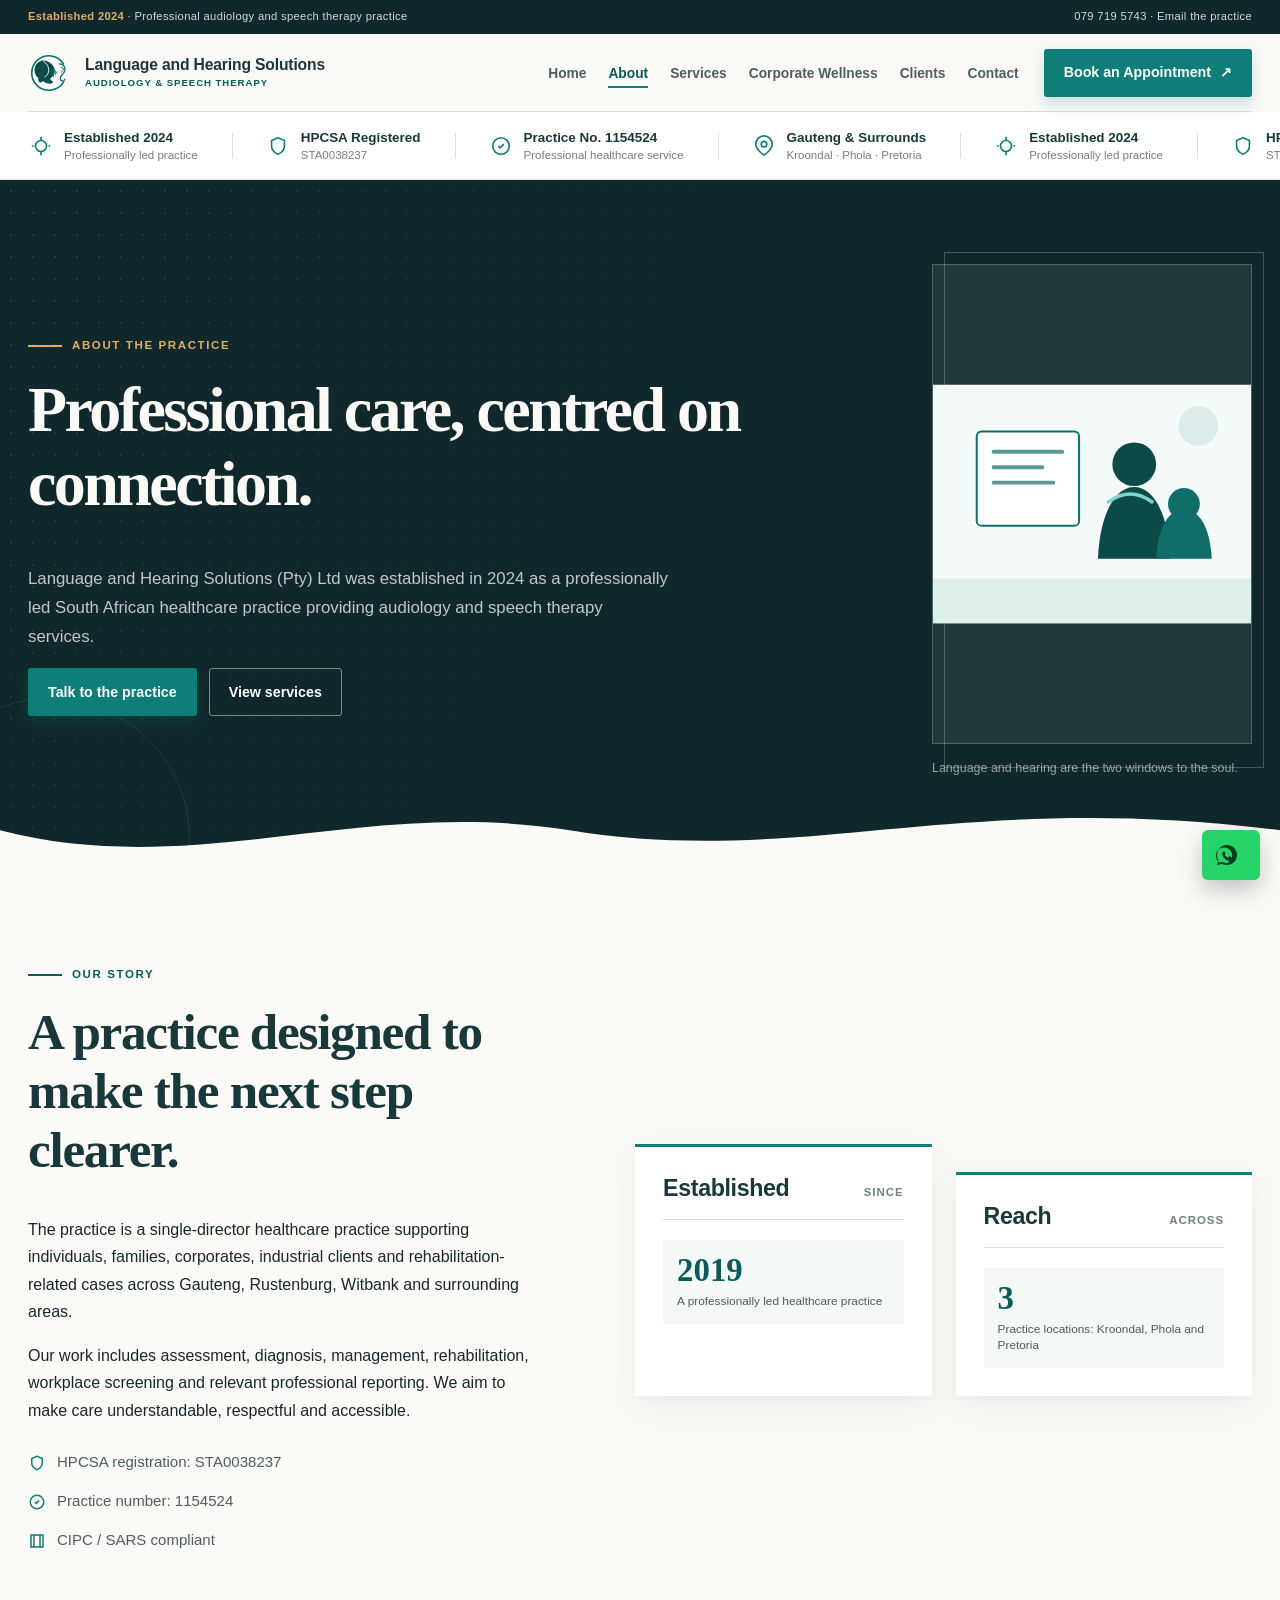
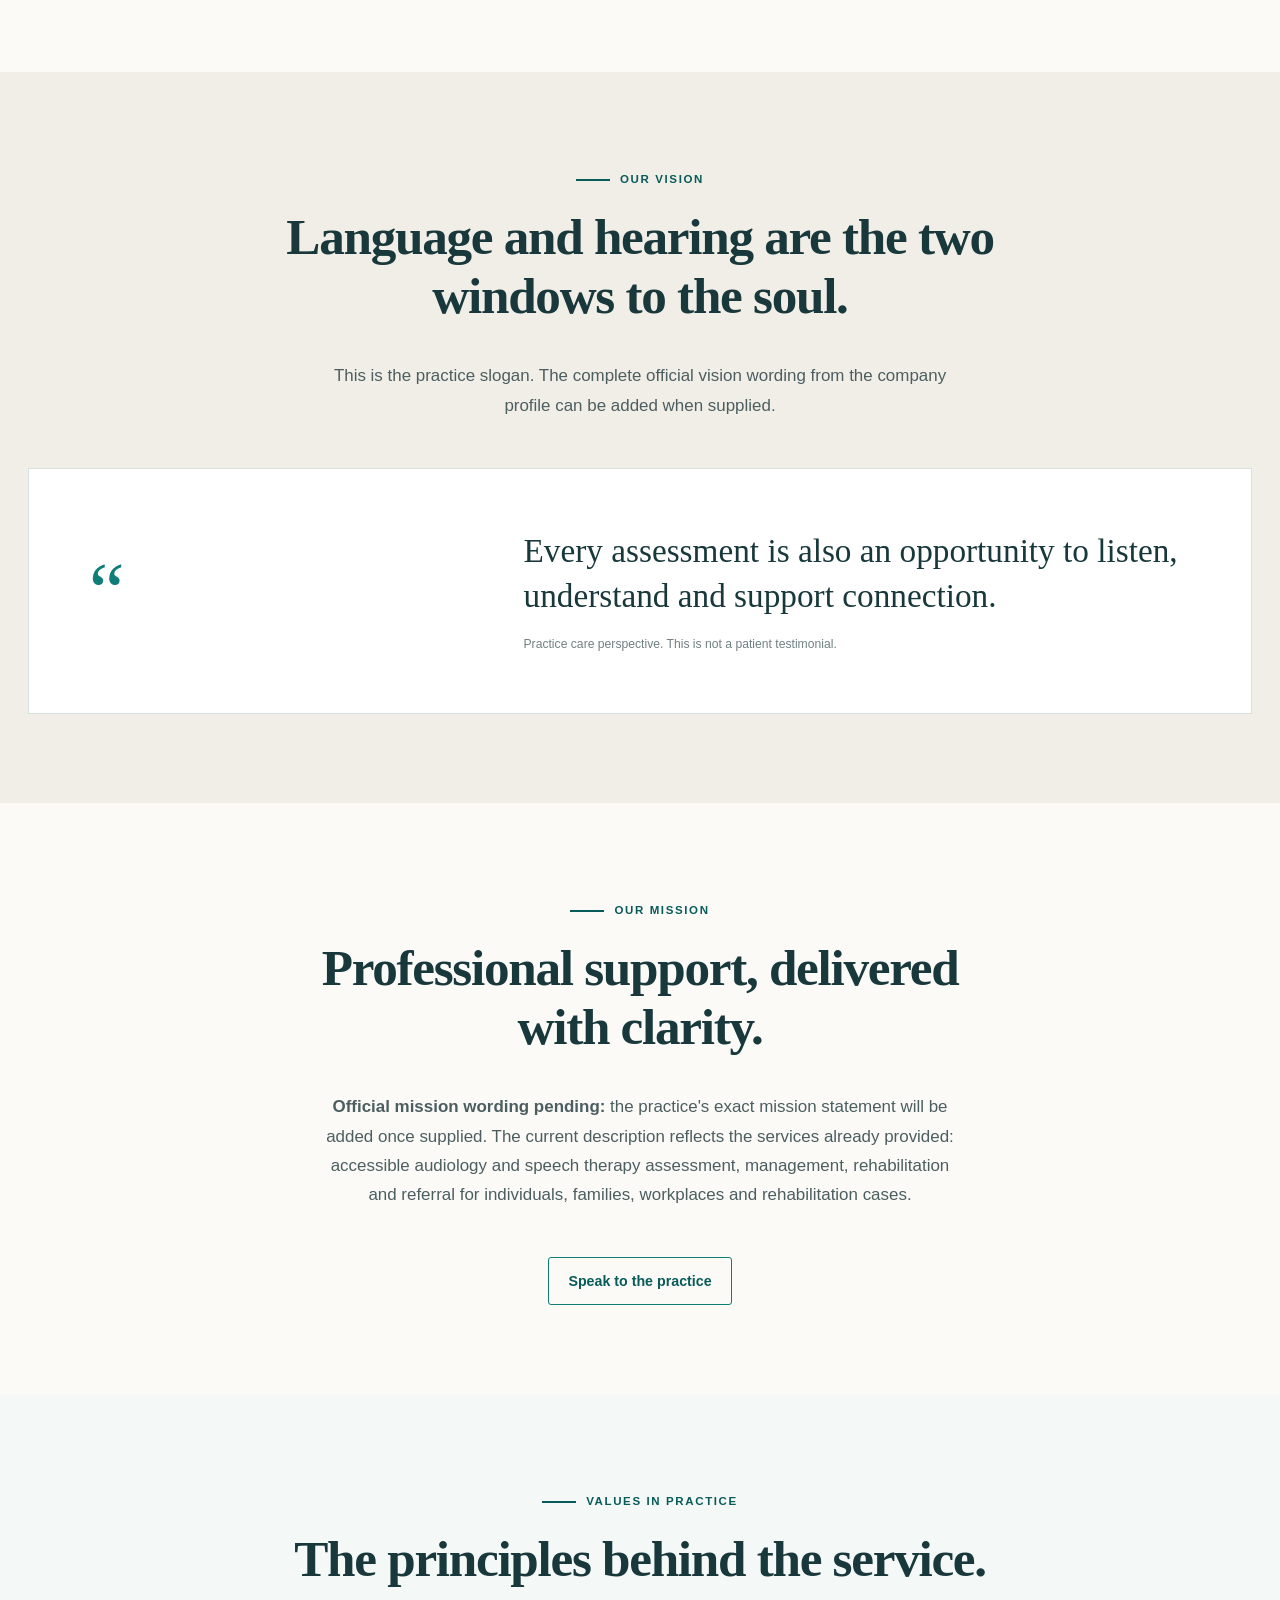
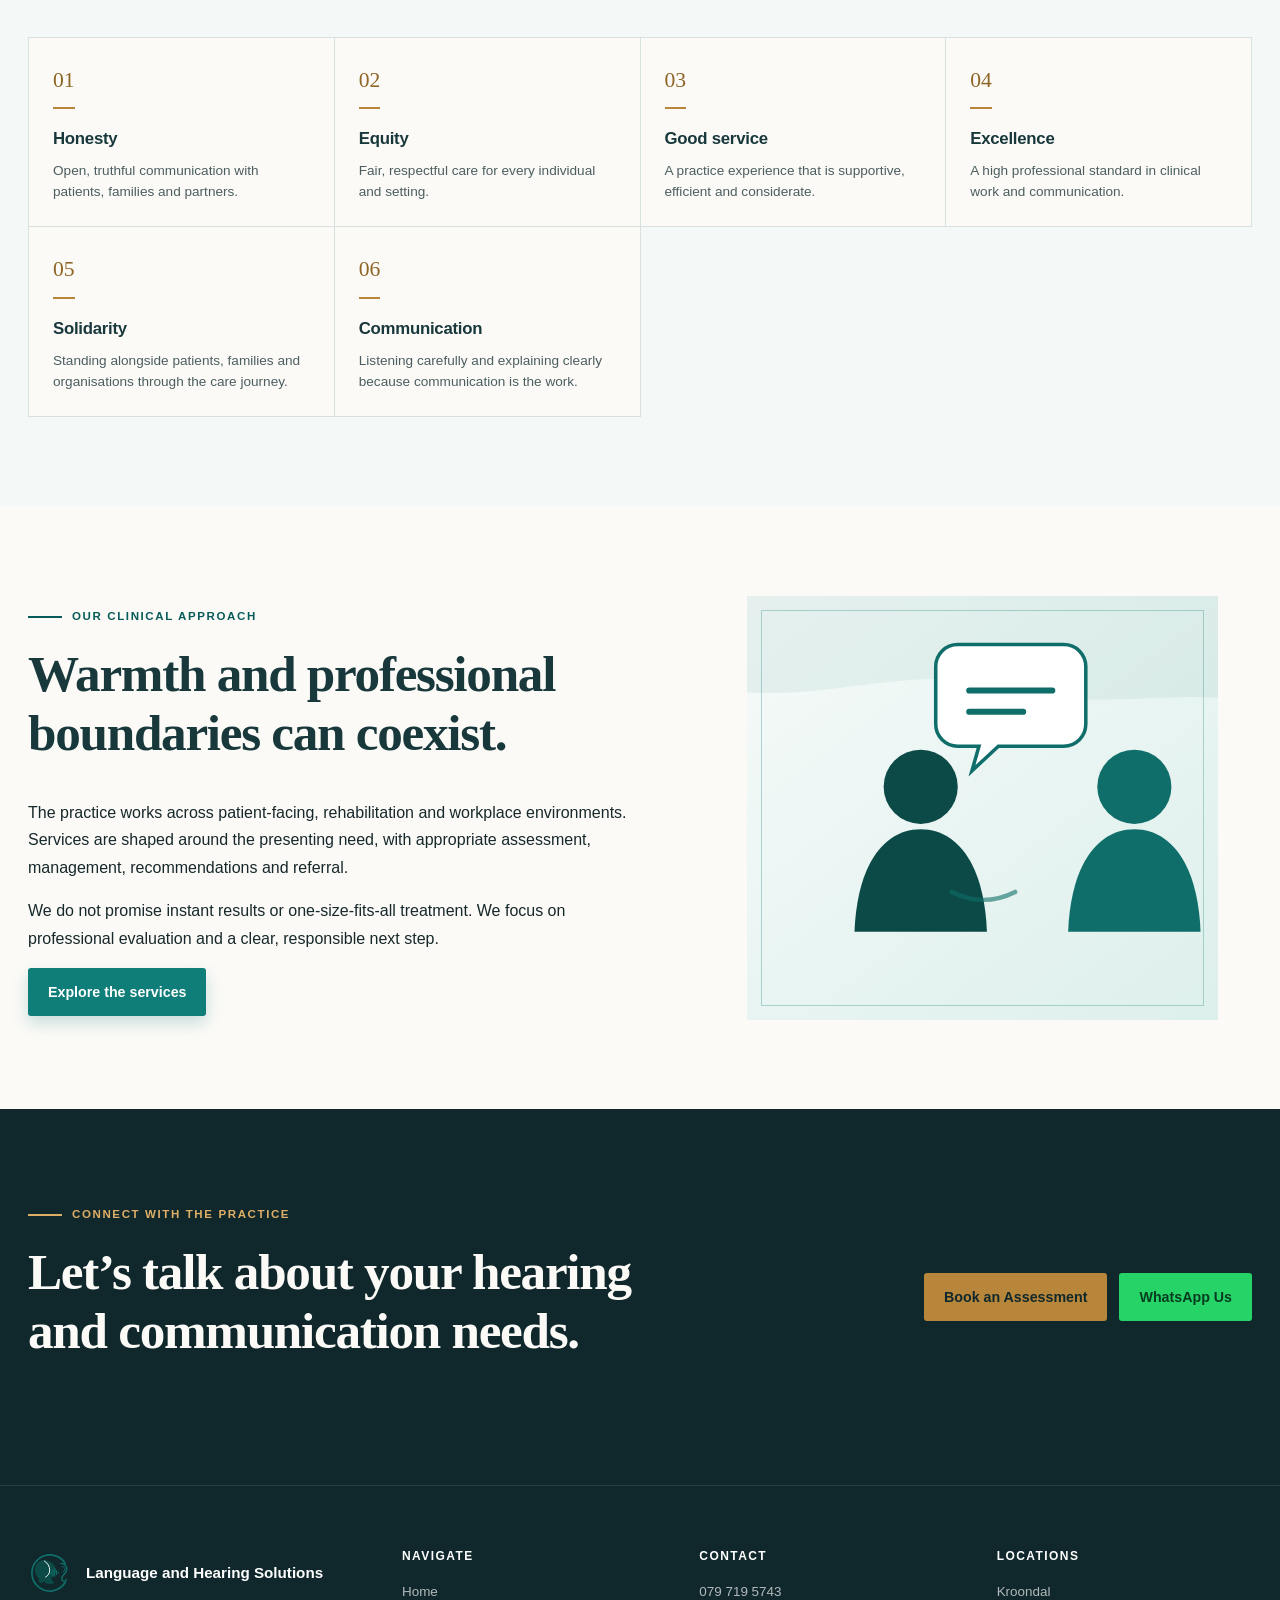
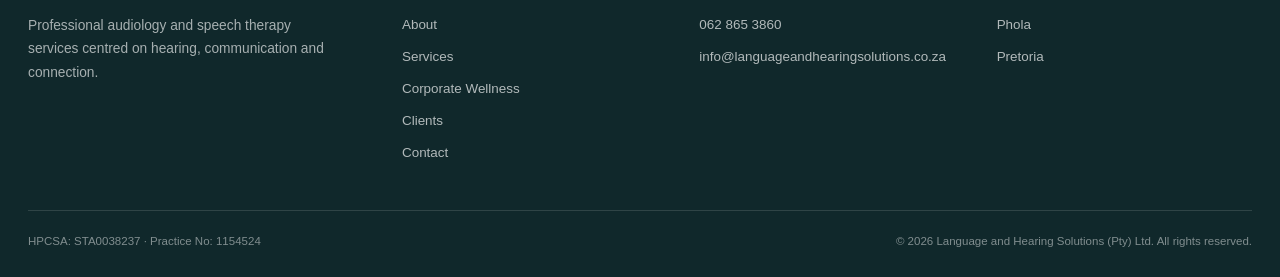
==== commit d0c234d4: "Differentiate visual identity from client reference Elevate the site's presentation quality while ma" ====
--- a/about.html
+++ b/about.html
@@ -11,17 +11,51 @@
 </head>
 <body>
 <a class="skip-link" href="#main-content">Skip to main content</a>
-<header class="site-header"><div class="header-ribbon"><div class="container header-ribbon__inner"><span><strong>Established 2024</strong> · Professional audiology and speech therapy practice</span><span><a href="tel:+27797195743">079 719 5743</a> · <a href="mailto:info@languageandhearingsolutions.co.za">Email the practice</a></span></div></div><div class="brand-masthead"><div class="container brand-masthead__inner"><a class="brand brand--masthead" href="index.html"><img src="assets/logo.svg" alt="Language and Hearing Solutions logo" width="72" height="72"><span class="brand__name">Language<br>and Hearing<br>Solutions<small>Language and hearing are the two windows to the soul.</small><em>Compassionate care. Clear communication. Better connections.</em></span></a><div class="brand-masthead__credentials"><span><strong>Practice No:</strong> 1154524</span><span><strong>HPCSA:</strong> STA0038237</span><span><strong>Phone:</strong> 079 719 5743</span></div></div><svg class="brand-masthead__wave" viewBox="0 0 1440 80" preserveAspectRatio="none" aria-hidden="true"><path d="M0 58C280 18 530 12 790 28c280 17 450 12 650 0v52H0Z"/><path d="M620 80C950 28 1190 21 1440 34v46H620Z"/></svg></div><div class="container nav-shell"><span class="nav-practice">Language &amp; Hearing Solutions (Pty) Ltd</span><button class="nav-toggle" type="button" aria-expanded="false" aria-controls="main-nav" aria-label="Open menu"><span class="nav-toggle__lines"></span></button><nav class="main-nav" id="main-nav" aria-label="Primary navigation"><ul class="nav-links"><li><a href="index.html">Home</a></li><li><a href="about.html">About</a></li><li><a href="services.html">Services</a></li><li><a href="corporate-wellness.html">Corporate Wellness</a></li><li><a href="clients.html">Clients</a></li><li><a href="contact.html">Contact</a></li></ul><div class="header-cta"><a class="btn btn--primary" href="contact.html">Book an Appointment <span aria-hidden="true">↗</span></a></div></nav></div></header>
+<header class="site-header">
+  <div class="header-ribbon"><div class="container header-ribbon__inner"><span><strong>Established 2024</strong> &middot; Professional audiology and speech therapy practice</span><span><a href="tel:+27797195743">079 719 5743</a> &middot; <a href="mailto:info@languageandhearingsolutions.co.za">Email the practice</a></span></div></div>
+  <div class="container nav-shell">
+    <a class="brand" href="index.html"><img src="assets/logo.svg" alt="Language and Hearing Solutions logo" width="44" height="44"><span class="brand__name">Language and Hearing Solutions<small>Audiology &amp; Speech Therapy</small></span></a>
+    <button class="nav-toggle" type="button" aria-expanded="false" aria-controls="main-nav" aria-label="Open menu"><span class="nav-toggle__lines"></span></button>
+    <nav class="main-nav" id="main-nav" aria-label="Primary navigation">
+      <ul class="nav-links"><li><a href="index.html">Home</a></li><li><a href="about.html">About</a></li><li><a href="services.html">Services</a></li><li><a href="corporate-wellness.html">Corporate Wellness</a></li><li><a href="clients.html">Clients</a></li><li><a href="contact.html">Contact</a></li></ul>
+      <div class="header-cta"><a class="btn btn--primary" href="contact.html">Book an Appointment <span aria-hidden="true">&#8599;</span></a></div>
+    </nav>
+  </div>
+</header>
+<div class="credential-belt" aria-label="Practice credentials">
+  <div class="credential-belt__track">
+    <div class="credential-belt__group">
+      <div class="credential-belt__item"><svg width="22" height="22" viewBox="0 0 24 24" fill="none" stroke="currentColor" stroke-width="1.8" aria-hidden="true"><path d="M12 2v4M12 18v4M4 12H2M22 12h-2"/><circle cx="12" cy="12" r="6"/></svg><span><strong>Established 2024</strong><span>Professionally led practice</span></span></div>
+      <span class="credential-belt__sep" aria-hidden="true"></span>
+      <div class="credential-belt__item"><svg width="22" height="22" viewBox="0 0 24 24" fill="none" stroke="currentColor" stroke-width="1.8" aria-hidden="true"><path d="M12 3l7 3v6c0 4.4-3 7.4-7 9-4-1.6-7-4.6-7-9V6l7-3Z"/></svg><span><strong>HPCSA Registered</strong><span>STA0038237</span></span></div>
+      <span class="credential-belt__sep" aria-hidden="true"></span>
+      <div class="credential-belt__item"><svg width="22" height="22" viewBox="0 0 24 24" fill="none" stroke="currentColor" stroke-width="1.8" aria-hidden="true"><path d="M9 12l2 2 4-4"/><circle cx="12" cy="12" r="9"/></svg><span><strong>Practice No. 1154524</strong><span>Professional healthcare service</span></span></div>
+      <span class="credential-belt__sep" aria-hidden="true"></span>
+      <div class="credential-belt__item"><svg width="22" height="22" viewBox="0 0 24 24" fill="none" stroke="currentColor" stroke-width="1.8" aria-hidden="true"><path d="M21 10c0 6-9 12-9 12S3 16 3 10a9 9 0 1 1 18 0Z"/><circle cx="12" cy="10" r="3"/></svg><span><strong>Gauteng &amp; Surrounds</strong><span>Kroondal &middot; Phola &middot; Pretoria</span></span></div>
+      <span class="credential-belt__sep" aria-hidden="true"></span>
+    </div>
+    <div class="credential-belt__group" aria-hidden="true">
+      <div class="credential-belt__item"><svg width="22" height="22" viewBox="0 0 24 24" fill="none" stroke="currentColor" stroke-width="1.8"><path d="M12 2v4M12 18v4M4 12H2M22 12h-2"/><circle cx="12" cy="12" r="6"/></svg><span><strong>Established 2024</strong><span>Professionally led practice</span></span></div>
+      <span class="credential-belt__sep"></span>
+      <div class="credential-belt__item"><svg width="22" height="22" viewBox="0 0 24 24" fill="none" stroke="currentColor" stroke-width="1.8"><path d="M12 3l7 3v6c0 4.4-3 7.4-7 9-4-1.6-7-4.6-7-9V6l7-3Z"/></svg><span><strong>HPCSA Registered</strong><span>STA0038237</span></span></div>
+      <span class="credential-belt__sep"></span>
+      <div class="credential-belt__item"><svg width="22" height="22" viewBox="0 0 24 24" fill="none" stroke="currentColor" stroke-width="1.8"><path d="M9 12l2 2 4-4"/><circle cx="12" cy="12" r="9"/></svg><span><strong>Practice No. 1154524</strong><span>Professional healthcare service</span></span></div>
+      <span class="credential-belt__sep"></span>
+      <div class="credential-belt__item"><svg width="22" height="22" viewBox="0 0 24 24" fill="none" stroke="currentColor" stroke-width="1.8"><path d="M21 10c0 6-9 12-9 12S3 16 3 10a9 9 0 1 1 18 0Z"/><circle cx="12" cy="10" r="3"/></svg><span><strong>Gauteng &amp; Surrounds</strong><span>Kroondal &middot; Phola &middot; Pretoria</span></span></div>
+      <span class="credential-belt__sep"></span>
+    </div>
+  </div>
+</div>
 <main id="main-content">
-  <section class="page-hero"><div class="container page-hero__grid"><div class="reveal"><span class="overline overline--light">About the practice</span><h1>Professional care, centred on connection.</h1><p>Language and Hearing Solutions (Pty) Ltd was established in 2024 as a professionally led South African healthcare practice providing audiology and speech therapy services.</p><div class="btn-row"><a class="btn btn--primary" href="contact.html">Talk to the practice</a><a class="btn btn--outline-light" href="services.html">View services</a></div></div><div class="page-hero__aside reveal"><img src="assets/clinical-environment.svg" alt="Illustration of a welcoming clinical consultation environment" width="640" height="480"><div class="page-hero__aside-caption">Language and hearing are the two windows to the soul.</div></div></div><svg class="wave" viewBox="0 0 1440 100" preserveAspectRatio="none" aria-hidden="true"><path d="M0 58c220 55 405-37 641 0 260 41 436-45 799 0v42H0Z"/></svg></section>
+  <section class="page-hero"><span class="motif-dotgrid" aria-hidden="true"></span><div class="container page-hero__grid"><div class="reveal"><span class="overline overline--light">About the practice</span><h1>Professional care, centred on connection.</h1><p>Language and Hearing Solutions (Pty) Ltd was established in 2024 as a professionally led South African healthcare practice providing audiology and speech therapy services.</p><div class="btn-row"><a class="btn btn--primary" href="contact.html">Talk to the practice</a><a class="btn btn--outline-light" href="services.html">View services</a></div></div><div class="page-hero__aside reveal"><img src="assets/clinical-environment.svg" alt="Illustration of a welcoming clinical consultation environment" width="640" height="480"><div class="page-hero__aside-caption">Language and hearing are the two windows to the soul.</div></div></div><svg class="wave" viewBox="0 0 1440 100" preserveAspectRatio="none" aria-hidden="true"><path d="M0 58c220 55 405-37 641 0 260 41 436-45 799 0v42H0Z"/></svg></section>
 
-  <section class="section"><div class="container editorial-grid"><div class="reveal"><span class="overline">Our story</span><h2>A practice designed to make the next step clearer.</h2><p>The practice is a single-director healthcare practice supporting individuals, families, corporates, industrial clients and rehabilitation-related cases across Gauteng, Rustenburg, Witbank and surrounding areas.</p><p>Our work includes assessment, diagnosis, management, rehabilitation, workplace screening and relevant professional reporting. We aim to make care understandable, respectful and accessible.</p><ul class="credential-list"><li><svg width="18" height="18" viewBox="0 0 24 24" fill="none" stroke="currentColor" stroke-width="2" aria-hidden="true"><path d="M12 3l7 3v6c0 4.4-3 7.4-7 9-4-1.6-7-4.6-7-9V6l7-3Z"/></svg><span>HPCSA registration: STA0038237</span></li><li><svg width="18" height="18" viewBox="0 0 24 24" fill="none" stroke="currentColor" stroke-width="2" aria-hidden="true"><path d="M9 12l2 2 4-4"/><circle cx="12" cy="12" r="9"/></svg><span>Practice number: 1154524</span></li><li><svg width="18" height="18" viewBox="0 0 24 24" fill="none" stroke="currentColor" stroke-width="2" aria-hidden="true"><path d="M4 4h16v16H4z"/><path d="M8 4v16M16 4v16"/></svg><span>CIPC / SARS compliant</span></li></ul></div><div class="reveal"><div class="proof-grid"><div class="proof-card"><div class="proof-card__heading"><h3>Established</h3><span>Since</span></div><div class="metric"><strong>2024</strong><span>A professionally led healthcare practice</span></div></div><div class="proof-card"><div class="proof-card__heading"><h3>Reach</h3><span>Across</span></div><div class="metric"><strong>3</strong><span>Practice locations: Kroondal, Phola and Pretoria</span></div></div></div></div></div></section>
+  <section class="section"><div class="container editorial-grid"><div class="reveal"><span class="overline">Our story</span><h2>A practice designed to make the next step clearer.</h2><p>The practice is a single-director healthcare practice supporting individuals, families, corporates, industrial clients and rehabilitation-related cases across Gauteng, Rustenburg, Witbank and surrounding areas.</p><p>Our work includes assessment, diagnosis, management, rehabilitation, workplace screening and relevant professional reporting. We aim to make care understandable, respectful and accessible.</p><ul class="credential-list"><li><svg width="18" height="18" viewBox="0 0 24 24" fill="none" stroke="currentColor" stroke-width="2" aria-hidden="true"><path d="M12 3l7 3v6c0 4.4-3 7.4-7 9-4-1.6-7-4.6-7-9V6l7-3Z"/></svg><span>HPCSA registration: STA0038237</span></li><li><svg width="18" height="18" viewBox="0 0 24 24" fill="none" stroke="currentColor" stroke-width="2" aria-hidden="true"><path d="M9 12l2 2 4-4"/><circle cx="12" cy="12" r="9"/></svg><span>Practice number: 1154524</span></li><li><svg width="18" height="18" viewBox="0 0 24 24" fill="none" stroke="currentColor" stroke-width="2" aria-hidden="true"><path d="M4 4h16v16H4z"/><path d="M8 4v16M16 4v16"/></svg><span>CIPC / SARS compliant</span></li></ul></div><div class="reveal"><div class="proof-grid" data-stagger><div class="proof-card"><div class="proof-card__heading"><h3>Established</h3><span>Since</span></div><div class="metric"><strong data-count-to="2024">2024</strong><span>A professionally led healthcare practice</span></div></div><div class="proof-card"><div class="proof-card__heading"><h3>Reach</h3><span>Across</span></div><div class="metric"><strong data-count-to="3">3</strong><span>Practice locations: Kroondal, Phola and Pretoria</span></div></div></div></div></div></section>
 
   <section class="section section--sand"><div class="container"><div class="section-head section-head--center reveal"><span class="overline">Our vision</span><h2>Language and hearing are the two windows to the soul.</h2><p>This is the practice slogan. The complete official vision wording from the company profile can be added when supplied.</p></div><div class="promise reveal"><div class="promise__mark">“</div><div><blockquote>Every assessment is also an opportunity to listen, understand and support connection.</blockquote><small>Practice care perspective. This is not a patient testimonial.</small></div></div></div></section>
 
   <section class="section"><div class="container"><div class="section-head section-head--center reveal"><span class="overline">Our mission</span><h2>Professional support, delivered with clarity.</h2><p><strong>Official mission wording pending:</strong> the practice's exact mission statement will be added once supplied. The current description reflects the services already provided: accessible audiology and speech therapy assessment, management, rehabilitation and referral for individuals, families, workplaces and rehabilitation cases.</p></div><div class="btn-row btn-row--center"><a class="btn btn--outline" href="contact.html">Speak to the practice</a></div></div></section>
 
-  <section class="section section--mist"><div class="container"><div class="section-head section-head--center reveal"><span class="overline">Values in practice</span><h2>The principles behind the service.</h2></div><div class="audience-grid"><article class="audience-item reveal"><span class="audience-item__number">01</span><h3>Honesty</h3><p>Open, truthful communication with patients, families and partners.</p></article><article class="audience-item reveal"><span class="audience-item__number">02</span><h3>Equity</h3><p>Fair, respectful care for every individual and setting.</p></article><article class="audience-item reveal"><span class="audience-item__number">03</span><h3>Good service</h3><p>A practice experience that is supportive, efficient and considerate.</p></article><article class="audience-item reveal"><span class="audience-item__number">04</span><h3>Excellence</h3><p>A high professional standard in clinical work and communication.</p></article><article class="audience-item reveal"><span class="audience-item__number">05</span><h3>Solidarity</h3><p>Standing alongside patients, families and organisations through the care journey.</p></article><article class="audience-item reveal"><span class="audience-item__number">06</span><h3>Communication</h3><p>Listening carefully and explaining clearly because communication is the work.</p></article></div></div></section>
+  <section class="section section--mist"><div class="container"><div class="section-head section-head--center reveal"><span class="overline">Values in practice</span><h2>The principles behind the service.</h2></div><div class="audience-grid" data-stagger><article class="audience-item reveal"><span class="audience-item__number">01</span><h3>Honesty</h3><p>Open, truthful communication with patients, families and partners.</p></article><article class="audience-item reveal"><span class="audience-item__number">02</span><h3>Equity</h3><p>Fair, respectful care for every individual and setting.</p></article><article class="audience-item reveal"><span class="audience-item__number">03</span><h3>Good service</h3><p>A practice experience that is supportive, efficient and considerate.</p></article><article class="audience-item reveal"><span class="audience-item__number">04</span><h3>Excellence</h3><p>A high professional standard in clinical work and communication.</p></article><article class="audience-item reveal"><span class="audience-item__number">05</span><h3>Solidarity</h3><p>Standing alongside patients, families and organisations through the care journey.</p></article><article class="audience-item reveal"><span class="audience-item__number">06</span><h3>Communication</h3><p>Listening carefully and explaining clearly because communication is the work.</p></article></div></div></section>
 
   <section class="section"><div class="container editorial-grid editorial-grid--reverse"><div class="editorial-image reveal"><img src="assets/speech-therapy.svg" alt="Illustration representing communication and speech therapy support" width="640" height="480" loading="lazy"></div><div class="reveal"><span class="overline">Our clinical approach</span><h2>Warmth and professional boundaries can coexist.</h2><p>The practice works across patient-facing, rehabilitation and workplace environments. Services are shaped around the presenting need, with appropriate assessment, management, recommendations and referral.</p><p>We do not promise instant results or one-size-fits-all treatment. We focus on professional evaluation and a clear, responsible next step.</p><a class="btn btn--primary" href="services.html">Explore the services</a></div></div></section>
 
--- a/css/style.css
+++ b/css/style.css
@@ -18,11 +18,10 @@
   --line: #d7e2df;
   --line-dark: rgba(255,255,255,.18);
   --muted: #718081;
-  --coral: #e77752;
-  --coral-dark: #bd573b;
-  --aqua: #a9d9d2;
-  --gold: #f2c45f;
-  --cream: #fbfaf5;
+  --amber: #b8863a;
+  --amber-dark: #8f6526;
+  --amber-light: #dfae66;
+  --amber-pale: #f3e6cd;
 
   --font-sans: "Avenir Next", "Helvetica Neue", "Segoe UI", Helvetica, Arial, sans-serif;
   --font-display: "Iowan Old Style", "Palatino Linotype", Palatino, Georgia, "Times New Roman", serif;
@@ -114,36 +113,23 @@
 .section--navy .section-head p { color: rgba(255,255,255,.76); }
 
 /* Header / navigation */
-.site-header { position: relative; z-index: 500; background: var(--cream); }
-.header-ribbon { background: var(--navy-deep); color: rgba(255,255,255,.82); font-size: .72rem; letter-spacing: .025em; }
-.header-ribbon__inner { min-height: 38px; display: flex; justify-content: space-between; align-items: center; gap: 18px; }
-.header-ribbon strong { color: var(--gold); font-weight: 800; }
+.site-header { position: sticky; top: 0; z-index: 500; background: var(--warm); }
+.header-ribbon { background: var(--navy-deep); color: rgba(255,255,255,.82); font-size: .7rem; letter-spacing: .03em; }
+.header-ribbon__inner { min-height: 34px; display: flex; justify-content: space-between; align-items: center; gap: 18px; }
+.header-ribbon strong { color: var(--amber-light); font-weight: 800; }
 .header-ribbon a { color: rgba(255,255,255,.82); }
 .header-ribbon a:hover { color: var(--white); }
-.brand-masthead { position: relative; overflow: hidden; background: var(--cream); }
-.brand-masthead__inner { min-height: 224px; display: flex; align-items: center; justify-content: space-between; gap: 40px; padding-top: 20px; padding-bottom: 48px; }
-.brand--masthead { align-items: flex-start; gap: 18px; min-width: 0; }
-.brand--masthead img { width: 72px; height: 72px; margin-top: 4px; }
-.brand--masthead .brand__name { color: var(--navy); font-size: clamp(2rem, 4vw, 3.15rem); line-height: .92; letter-spacing: .035em; text-transform: uppercase; }
-.brand--masthead .brand__name small { display: block; margin-top: 15px; color: var(--teal-dark); font-size: .62rem; letter-spacing: .22em; line-height: 1.3; }
-.brand--masthead .brand__name em { display: block; margin-top: 8px; color: var(--teal-dark); font-size: .72rem; font-style: normal; font-weight: 500; letter-spacing: .01em; text-transform: none; }
-.brand-masthead__credentials { display: grid; gap: 8px; align-self: flex-start; margin-top: 24px; color: var(--ink-soft); font-size: .8rem; }
-.brand-masthead__credentials strong { color: var(--navy); }
-.brand-masthead__wave { position: absolute; right: 0; bottom: -1px; left: 0; width: 100%; height: 66px; }
-.brand-masthead__wave path:first-child { fill: var(--teal-dark); }
-.brand-masthead__wave path:last-child { fill: var(--navy-deep); opacity: .92; }
-.nav-shell { position: sticky; top: 0; min-height: 72px; display: flex; align-items: center; gap: 28px; background: var(--cream); border-bottom: 1px solid var(--line); }
-.nav-practice { color: var(--navy); font-size: .76rem; font-weight: 850; letter-spacing: .07em; text-transform: uppercase; white-space: nowrap; }
-.brand { display: inline-flex; align-items: center; gap: 12px; color: var(--navy); min-width: 230px; }
+.nav-shell { min-height: var(--header-height); display: flex; align-items: center; gap: 24px; background: var(--warm); border-bottom: 1px solid var(--line); }
+.brand { display: inline-flex; align-items: center; gap: 13px; color: var(--navy); min-width: 0; }
 .brand:hover { color: var(--navy); }
-.brand img { width: 48px; height: 48px; }
-.brand__name { font-weight: 800; font-size: .94rem; line-height: 1.05; letter-spacing: -.015em; }
-.brand__name small { display: block; margin-top: 5px; color: var(--teal); font-size: .57rem; font-weight: 800; letter-spacing: .12em; text-transform: uppercase; }
+.brand img { width: 44px; height: 44px; flex: 0 0 auto; }
+.brand__name { font-weight: 800; font-size: .98rem; line-height: 1.2; letter-spacing: -.01em; white-space: nowrap; }
+.brand__name small { display: block; margin-top: 2px; color: var(--teal-dark); font-size: .6rem; font-weight: 800; letter-spacing: .1em; text-transform: uppercase; white-space: normal; }
 .main-nav { display: flex; align-items: center; justify-content: flex-end; gap: 25px; flex: 1; }
 .nav-links { display: flex; align-items: center; gap: 22px; }
 .nav-links a { position: relative; padding: 9px 0; color: var(--ink-soft); font-size: .86rem; font-weight: 700; }
-.nav-links a::after { content: ""; position: absolute; bottom: 2px; left: 0; width: 100%; height: 2px; background: var(--coral); transform: scaleX(0); transform-origin: left; transition: transform var(--ease); }
-.nav-links a:hover, .nav-links a[aria-current="page"] { color: var(--coral-dark); }
+.nav-links a::after { content: ""; position: absolute; bottom: 2px; left: 0; width: 100%; height: 2px; background: var(--teal); transform: scaleX(0); transform-origin: left; transition: transform var(--ease); }
+.nav-links a:hover, .nav-links a[aria-current="page"] { color: var(--teal-dark); }
 .nav-links a:hover::after, .nav-links a[aria-current="page"]::after { transform: scaleX(1); }
 .nav-toggle { display: none; border: 1px solid var(--line); background: var(--white); color: var(--navy); width: 44px; height: 44px; padding: 10px; }
 .nav-toggle__lines, .nav-toggle__lines::before, .nav-toggle__lines::after { display: block; width: 22px; height: 2px; background: currentColor; transition: transform var(--ease), opacity var(--ease); }
@@ -156,10 +142,10 @@
 .nav-toggle[aria-expanded="true"] .nav-toggle__lines::after { transform: translateY(-7px) rotate(-45deg); }
 
 /* Buttons */
-.btn { display: inline-flex; align-items: center; justify-content: center; gap: 9px; min-height: 48px; padding: 13px 19px; border: 1px solid transparent; border-radius: 6px; font-size: .89rem; font-weight: 800; line-height: 1.15; transition: transform var(--ease), background var(--ease), border-color var(--ease), color var(--ease), box-shadow var(--ease); }
+.btn { display: inline-flex; align-items: center; justify-content: center; gap: 9px; min-height: 48px; padding: 13px 19px; border: 1px solid transparent; border-radius: 3px; font-size: .89rem; font-weight: 800; line-height: 1.15; transition: transform var(--ease), background var(--ease), border-color var(--ease), color var(--ease), box-shadow var(--ease); }
 .btn:hover { transform: translateY(-2px); text-decoration: none; }
-.btn--primary { background: var(--coral); color: var(--navy-deep); box-shadow: 0 7px 16px rgba(231,119,82,.25); }
-.btn--primary:hover { background: var(--coral-dark); color: var(--white); }
+.btn--primary { background: var(--teal); color: var(--white); box-shadow: 0 7px 16px rgba(15,125,120,.22); }
+.btn--primary:hover { background: var(--teal-dark); color: var(--white); }
 .btn--dark { background: var(--navy-deep); color: var(--white); }
 .btn--dark:hover { background: var(--ink); color: var(--white); }
 .btn--outline { border-color: var(--teal); background: transparent; color: var(--teal-dark); }
@@ -173,57 +159,97 @@
 .btn-row--center { justify-content: center; }
 .btn-row--spaced { margin-top: 26px; }
 
+/* ---------------------------------------------------------------------------
+   Original decorative motif system
+   A recurring soundwave/geometric language (bars, dashes, arcs, dotted grid)
+   used sparingly across heroes, dividers and section transitions.
+   ------------------------------------------------------------------------- */
+.motif-waveform { display: block; color: var(--teal); opacity: .5; }
+.motif-waveform rect { fill: currentColor; }
+.motif-dotgrid { position: absolute; inset: 0; background-image: radial-gradient(currentColor 1.4px, transparent 1.4px); background-size: 22px 22px; color: rgba(255,255,255,.14); pointer-events: none; }
+.motif-dotgrid--dark { color: rgba(16,40,43,.08); }
+.motif-arc { position: absolute; border-radius: 50%; border: 1px solid currentColor; pointer-events: none; }
+.motif-lines { position: absolute; pointer-events: none; }
+
 /* Hero systems */
-.home-hero { position: relative; overflow: hidden; padding: clamp(78px, 10vw, 138px) 0 152px; background: var(--navy-deep); color: var(--white); }
-.home-hero::before { content: ""; position: absolute; inset: 0; opacity: .22; background-image: radial-gradient(rgba(169,213,208,.32) 1px, transparent 1px); background-size: 28px 28px; mask-image: linear-gradient(90deg, #000 0%, transparent 80%); }
-.home-hero::after { content: ""; position: absolute; right: 8%; bottom: 11%; width: 430px; height: 430px; border: 1px solid rgba(169,213,208,.28); border-radius: 50%; box-shadow: 0 0 0 28px rgba(169,213,208,.06), 0 0 0 72px rgba(169,213,208,.04); }
-.home-hero__grid { position: relative; z-index: 1; display: grid; grid-template-columns: minmax(0, 1.04fr) minmax(360px, .96fr); gap: clamp(42px, 7vw, 100px); align-items: center; }
+.home-hero { position: relative; overflow: hidden; padding: clamp(70px, 9vw, 122px) 0 0; background: var(--navy-deep); color: var(--white); }
+.home-hero__backdrop { position: absolute; inset: 0; overflow: hidden; }
+.home-hero__backdrop .motif-dotgrid { color: rgba(169,213,208,.14); mask-image: linear-gradient(115deg, #000 10%, transparent 55%); }
+.home-hero__backdrop svg.motif-wave-lg { position: absolute; left: 0; bottom: -2px; width: 100%; height: auto; color: rgba(169,213,208,.16); }
+.home-hero__grid { position: relative; z-index: 1; display: grid; grid-template-columns: minmax(0, 1.08fr) minmax(340px, .92fr); gap: clamp(30px, 6vw, 76px); align-items: end; padding-bottom: clamp(60px, 8vw, 96px); }
 .home-hero__copy { max-width: 700px; }
-.home-hero h1 { margin-bottom: 24px; color: var(--cream); }
-.home-hero h1 em { color: var(--aqua); font-style: normal; }
-.home-hero__lead { max-width: 620px; color: rgba(255,255,255,.72); font-size: clamp(1.05rem, 1.6vw, 1.2rem); line-height: 1.78; }
-.home-hero .overline { color: #f0b6a1; }
-.hero-meta { display: flex; flex-wrap: wrap; gap: 10px 22px; margin-top: 28px; color: rgba(255,255,255,.72); font-size: .82rem; font-weight: 750; }
+.home-hero h1 { margin-bottom: 24px; color: var(--warm); }
+.home-hero h1 em { color: var(--teal-pale); font-style: normal; position: relative; }
+.home-hero__lead { max-width: 600px; color: rgba(255,255,255,.7); font-size: clamp(1.02rem, 1.6vw, 1.15rem); line-height: 1.75; }
+.home-hero .overline { color: var(--amber-light); }
+.hero-meta { display: flex; flex-wrap: wrap; gap: 10px 22px; margin-top: 28px; color: rgba(255,255,255,.7); font-size: .82rem; font-weight: 750; }
 .hero-meta span { display: inline-flex; align-items: center; gap: 7px; }
-.hero-meta svg { color: var(--gold); }
-.hero-art { position: relative; z-index: 1; }
-.hero-art::before, .hero-art::after { content: ""; position: absolute; border: 1px solid rgba(169,213,208,.28); border-radius: 50%; pointer-events: none; }
-.hero-art::before { inset: 4%; }
-.hero-art::after { inset: -6%; }
-.hero-art__frame img, .page-hero__aside img, .editorial-image img, .service-feature__visual img, .service-intro__image img, .corporate-band__visual img { filter: saturate(.9) contrast(1.02); }
-.hero-art__frame::after, .page-hero__aside::after, .service-intro__image::after, .corporate-band__visual::after { content: ""; position: absolute; inset: 0; border: 1px solid rgba(255,255,255,.18); pointer-events: none; }
-.hero-art__frame { position: relative; width: min(100%, 450px); aspect-ratio: 1; margin-left: auto; overflow: hidden; border: 3px solid var(--gold); border-radius: 50%; background: var(--teal-dark); box-shadow: 0 0 0 14px rgba(231,119,82,.1), 0 18px 46px rgba(0,0,0,.24); }
-.hero-art__frame img { width: 100%; height: 100%; object-fit: cover; }
-.hero-art__label { position: absolute; right: 2%; bottom: 10%; left: auto; max-width: 230px; padding: 16px 18px; background: var(--coral); color: var(--navy-deep); box-shadow: var(--shadow); transform: rotate(-5deg); }
-.hero-art__label strong { display: block; margin-bottom: 3px; font-size: .92rem; }
-.hero-art__label span { color: rgba(16,40,43,.78); font-size: .75rem; line-height: 1.45; }
+.hero-meta svg { color: var(--amber-light); }
+.hero-art { position: relative; z-index: 1; display: flex; flex-direction: column; align-items: flex-end; gap: 18px; }
+.hero-art__frame { position: relative; width: min(100%, 420px); aspect-ratio: 4 / 3.1; overflow: hidden; background: var(--teal-dark); box-shadow: var(--shadow-strong); }
+.hero-art__frame::before { content: ""; position: absolute; z-index: 2; left: -14px; top: -14px; width: 68px; height: 68px; border-top: 3px solid var(--amber-light); border-left: 3px solid var(--amber-light); }
+.hero-art__frame::after { content: ""; position: absolute; z-index: 2; right: -14px; bottom: -14px; width: 68px; height: 68px; border-bottom: 3px solid var(--amber-light); border-right: 3px solid var(--amber-light); }
+.hero-art__frame img { width: 100%; height: 100%; object-fit: cover; filter: saturate(.92) contrast(1.02); }
+.hero-art__waveform { display: flex; align-items: flex-end; gap: 4px; height: 34px; }
+.hero-art__waveform span { display: block; width: 4px; border-radius: 2px; background: var(--amber-light); animation: waveformPulse 2.6s ease-in-out infinite; }
+.hero-art__label { position: relative; width: min(100%, 420px); padding: 16px 20px; background: rgba(255,255,255,.05); border: 1px solid rgba(255,255,255,.16); border-left: 3px solid var(--amber-light); backdrop-filter: blur(2px); }
+.hero-art__label strong { display: block; margin-bottom: 3px; color: var(--warm); font-size: .92rem; }
+.hero-art__label span { color: rgba(255,255,255,.68); font-size: .75rem; line-height: 1.45; }
+@keyframes waveformPulse {
+  0%, 100% { height: 30%; }
+  50% { height: 100%; }
+}
+.hero-art__waveform span:nth-child(1) { height: 45%; animation-delay: -1.9s; }
+.hero-art__waveform span:nth-child(2) { height: 80%; animation-delay: -1.5s; }
+.hero-art__waveform span:nth-child(3) { height: 55%; animation-delay: -1.1s; }
+.hero-art__waveform span:nth-child(4) { height: 95%; animation-delay: -.7s; }
+.hero-art__waveform span:nth-child(5) { height: 40%; animation-delay: -.3s; }
+.hero-art__waveform span:nth-child(6) { height: 70%; animation-delay: 0s; }
+.hero-art__waveform span:nth-child(7) { height: 50%; animation-delay: -1.3s; }
+@media (prefers-reduced-motion: reduce) {
+  .hero-art__waveform span { animation: none; }
+}
 .wave { position: absolute; bottom: -1px; left: 0; width: 100%; height: 92px; }
 .wave path { fill: var(--warm); }
-.page-hero { position: relative; overflow: hidden; padding: clamp(64px, 8vw, 104px) 0 120px; background: var(--navy-deep); color: var(--white); }
-.page-hero::before { content: ""; position: absolute; inset: 0; opacity: .16; background-image: radial-gradient(rgba(169,213,208,.3) 1px, transparent 1px); background-size: 28px 28px; }
-.page-hero::after { content: ""; position: absolute; right: -9%; top: 15%; width: 42%; height: 80%; border: 1px solid rgba(169,213,208,.2); border-radius: 50%; transform: rotate(-16deg); }
-.page-hero__grid { position: relative; z-index: 1; display: grid; grid-template-columns: minmax(0, 1fr) minmax(290px, .68fr); gap: 60px; align-items: center; }
-.page-hero h1 { color: var(--cream); font-size: clamp(2.45rem, 6vw, 4.6rem); }
-.page-hero p { max-width: 680px; color: rgba(255,255,255,.76); font-size: 1.08rem; }
-.page-hero .overline { color: #f0b6a1; }
-.page-hero__aside { position: relative; justify-self: end; max-width: 360px; }
-.page-hero__aside img { width: 100%; border: 2px solid var(--gold); border-radius: 50%; background: rgba(255,255,255,.08); }
-.page-hero__aside-caption { margin-top: 12px; color: rgba(255,255,255,.58); font-size: .78rem; }
-
-/* Trust rail and editorial structure */
-.trust-rail { border-bottom: 1px solid var(--line); background: var(--warm); }
-.trust-rail__grid { display: grid; grid-template-columns: repeat(4, 1fr); }
-.trust-item { min-height: 78px; display: flex; align-items: center; gap: 13px; padding: 16px 22px; border-right: 1px solid var(--line); }
-.trust-item:first-child { border-left: 1px solid var(--line); }
-.trust-item__icon { display: grid; place-items: center; flex: 0 0 auto; width: 36px; height: 36px; color: var(--teal); }
-.trust-item strong { display: block; color: var(--navy); font-size: .83rem; line-height: 1.2; }
-.trust-item span { display: block; margin-top: 3px; color: var(--muted); font-size: .72rem; line-height: 1.3; }
+.page-hero { position: relative; overflow: hidden; padding: clamp(52px, 7vw, 84px) 0 88px; background: var(--navy-deep); color: var(--white); }
+.page-hero .motif-dotgrid { color: rgba(169,213,208,.13); mask-image: linear-gradient(115deg, #000 5%, transparent 50%); }
+.page-hero::after { content: ""; position: absolute; z-index: 0; left: -90px; bottom: -110px; width: 280px; height: 280px; border: 1px solid rgba(255,255,255,.08); border-radius: 50%; pointer-events: none; }
+.page-hero__grid { position: relative; z-index: 1; display: grid; grid-template-columns: minmax(0, 1.15fr) minmax(260px, .6fr); gap: 52px; align-items: center; }
+.page-hero h1 { color: var(--warm); font-size: clamp(2.35rem, 5.6vw, 4rem); }
+.page-hero p { max-width: 640px; color: rgba(255,255,255,.74); font-size: 1.05rem; }
+.page-hero .overline { color: var(--amber-light); }
+.page-hero__aside { position: relative; justify-self: end; width: 100%; max-width: 320px; }
+.page-hero__aside::before { content: ""; position: absolute; z-index: 0; right: -12px; top: -12px; width: 100%; height: 100%; border: 1px solid rgba(255,255,255,.22); }
+.page-hero__aside img { position: relative; z-index: 1; width: 100%; border: 1px solid rgba(255,255,255,.2); background: rgba(255,255,255,.08); }
+.page-hero__aside-caption { margin-top: 14px; color: rgba(255,255,255,.56); font-size: .78rem; }
+
+/* Credential marquee — continuous, looping strip of practice credentials */
+.credential-belt { position: relative; overflow: hidden; border-bottom: 1px solid var(--line); background: var(--white); padding: 16px 0; }
+.credential-belt__track { display: flex; width: max-content; animation: beltScroll 34s linear infinite; }
+.credential-belt:hover .credential-belt__track { animation-play-state: paused; }
+.credential-belt__group { display: flex; align-items: center; flex: 0 0 auto; }
+.credential-belt__item { display: flex; align-items: center; gap: 12px; padding: 0 30px; white-space: nowrap; }
+.credential-belt__item svg { flex: 0 0 auto; color: var(--teal); }
+.credential-belt__item strong { display: block; color: var(--navy); font-size: .84rem; font-weight: 800; line-height: 1.2; }
+.credential-belt__item span { display: block; margin-top: 2px; color: var(--muted); font-size: .72rem; line-height: 1.3; }
+.credential-belt__sep { flex: 0 0 auto; width: 1px; height: 26px; margin: 0 4px; background: var(--line); }
+@keyframes beltScroll {
+  from { transform: translateX(0); }
+  to { transform: translateX(-50%); }
+}
+@media (prefers-reduced-motion: reduce) {
+  .credential-belt__track { animation: none; }
+  .credential-belt { overflow-x: auto; }
+}
 .editorial-grid { display: grid; grid-template-columns: minmax(0, .9fr) minmax(0, 1.1fr); gap: clamp(40px, 8vw, 120px); align-items: center; }
 .editorial-grid--reverse { grid-template-columns: minmax(0, 1.1fr) minmax(0, .9fr); }
 .editorial-grid--reverse > :first-child { order: 2; }
-.editorial-image { position: relative; overflow: hidden; aspect-ratio: 1 / .9; background: var(--teal-pale); }
+.editorial-image { position: relative; overflow: hidden; aspect-ratio: 1 / .9; background: var(--teal-pale); margin-left: clamp(0px, 4vw, 34px); }
 .editorial-image img { width: 100%; height: 100%; object-fit: cover; }
 .editorial-image::after { content: ""; position: absolute; inset: 14px; border: 1px solid rgba(15,125,120,.3); pointer-events: none; }
+.editorial-image::before { content: ""; position: absolute; z-index: -1; left: -22px; top: 26px; width: 100%; height: 100%; background: var(--amber-pale); }
+.editorial-grid--reverse .editorial-image { margin-left: 0; margin-right: clamp(0px, 4vw, 34px); }
+.editorial-grid--reverse .editorial-image::before { left: auto; right: -22px; }
 .credential-list { display: grid; gap: 13px; margin: 25px 0 30px; }
 .credential-list li { display: flex; align-items: flex-start; gap: 11px; color: var(--ink-soft); font-size: .94rem; }
 .credential-list svg { flex: 0 0 auto; margin-top: 5px; color: var(--teal); }
@@ -240,24 +266,28 @@
 .service-feature__list li { display: flex; align-items: flex-start; gap: 8px; font-size: .83rem; color: var(--ink-soft); }
 .service-feature__list svg { flex: 0 0 auto; margin-top: 4px; color: var(--teal); }
 .service-feature--dark .service-feature__list svg { color: #9bd7d2; }
-.service-feature__visual { position: relative; min-height: 100%; background: var(--teal-pale); }
+.service-feature__visual { position: relative; min-height: 100%; background: var(--teal-pale); overflow: hidden; }
 .service-feature__visual img { width: 100%; height: 100%; object-fit: cover; }
+.service-feature__visual::after { content: ""; position: absolute; z-index: 1; right: 10px; bottom: 10px; width: 40px; height: 40px; border-bottom: 2px solid var(--amber-light); border-right: 2px solid var(--amber-light); }
 .audience-grid { display: grid; grid-template-columns: repeat(4, 1fr); border-top: 1px solid var(--line); border-left: 1px solid var(--line); }
-.audience-item { min-height: 180px; padding: 24px; border-right: 1px solid var(--line); border-bottom: 1px solid var(--line); background: var(--warm); }
-.audience-item__number { display: inline-flex; align-items: center; justify-content: center; width: 40px; height: 40px; margin-bottom: 22px; border: 1px solid var(--coral); border-radius: 50%; color: var(--coral-dark); font-family: var(--font-display); font-size: 1.05rem; }
+.audience-item { position: relative; min-height: 180px; padding: 24px; border-right: 1px solid var(--line); border-bottom: 1px solid var(--line); background: var(--warm); transition: background var(--ease); }
+.audience-item:hover { background: var(--teal-mist); }
+.audience-item__number { display: inline-flex; align-items: center; justify-content: flex-start; width: auto; height: auto; margin-bottom: 20px; padding-bottom: 8px; border-bottom: 2px solid var(--amber); color: var(--amber-dark); font-family: var(--font-display); font-size: 1.35rem; }
 .audience-item h3 { font-size: 1.05rem; }
 .audience-item p { margin: 0; color: var(--ink-soft); font-size: .85rem; line-height: 1.55; }
 
 /* Corporate / proof */
-.corporate-band { display: grid; grid-template-columns: minmax(0, 1fr) minmax(300px, .8fr); gap: 0; background: var(--navy); color: var(--white); }
-.corporate-band__body { padding: clamp(34px, 6vw, 72px); }
+.corporate-band { position: relative; display: grid; grid-template-columns: minmax(0, 1fr) minmax(300px, .8fr); gap: 0; background: var(--navy); color: var(--white); }
+.corporate-band__body { position: relative; z-index: 1; padding: clamp(34px, 6vw, 72px); }
 .corporate-band__body h2 { color: var(--white); }
 .corporate-band__body p { color: rgba(255,255,255,.77); }
-.corporate-band__visual { position: relative; min-height: 350px; background: var(--teal); }
+.corporate-band__visual { position: relative; min-height: 350px; background: var(--teal); overflow: hidden; }
 .corporate-band__visual img { width: 100%; height: 100%; object-fit: cover; }
+.corporate-band__visual::before { content: ""; position: absolute; z-index: 1; left: -30px; top: -30px; width: 90px; height: 90px; border-top: 3px solid var(--amber-light); border-left: 3px solid var(--amber-light); }
 .proof-grid { display: grid; grid-template-columns: repeat(2, 1fr); gap: 24px; }
-.proof-card { border-top: 3px solid var(--teal); padding: 28px; background: var(--white); box-shadow: var(--shadow); }
-.proof-card:hover { box-shadow: var(--shadow-strong); }
+.proof-card { border-top: 3px solid var(--teal); padding: 28px; background: var(--white); box-shadow: var(--shadow); transition: transform var(--ease), box-shadow var(--ease); }
+.proof-card:hover { box-shadow: var(--shadow-strong); transform: translateY(-4px); }
+.proof-grid > :nth-child(2) { margin-top: 28px; }
 .proof-card__heading { display: flex; justify-content: space-between; gap: 16px; align-items: baseline; border-bottom: 1px solid var(--line); padding-bottom: 17px; margin-bottom: 20px; }
 .proof-card__heading h3 { margin: 0; }
 .proof-card__heading span { color: var(--muted); font-size: .72rem; font-weight: 800; letter-spacing: .08em; text-transform: uppercase; }
@@ -287,7 +317,8 @@
 /* Service directory */
 .directory { border-top: 1px solid var(--line); }
 .directory__item { display: grid; grid-template-columns: 72px minmax(180px, .7fr) 1fr; gap: 24px; align-items: start; padding: 25px 0; border-bottom: 1px solid var(--line); }
-.directory__number { display: inline-flex; align-items: center; justify-content: center; width: 44px; height: 44px; border: 1px solid var(--coral); border-radius: 50%; color: var(--coral-dark); font-family: var(--font-display); font-size: 1.05rem; }
+.directory__number { display: flex; align-items: baseline; justify-content: flex-start; width: 72px; height: auto; color: var(--amber-dark); font-family: var(--font-display); font-size: 1.3rem; }
+.directory__number::after { content: ""; display: inline-block; width: 22px; height: 1px; margin-left: 8px; background: var(--amber); }
 .directory__item h3 { margin: 0; font-size: 1.05rem; }
 .directory__item p { margin: 0; color: var(--ink-soft); font-size: .9rem; }
 .service-intro { display: grid; grid-template-columns: minmax(0, 1fr) minmax(260px, .65fr); gap: 50px; align-items: center; margin-bottom: 52px; }
@@ -295,13 +326,13 @@
 .service-intro__image img { width: 100%; height: 100%; object-fit: cover; }
 .delivery-grid { display: grid; grid-template-columns: repeat(3, 1fr); border-top: 1px solid var(--line); border-left: 1px solid var(--line); }
 .delivery-item { padding: 28px; border-right: 1px solid var(--line); border-bottom: 1px solid var(--line); }
-.delivery-item span { display: inline-flex; align-items: center; justify-content: center; width: 42px; height: 42px; margin-bottom: 24px; border: 1px solid var(--coral); border-radius: 50%; color: var(--coral-dark); font-family: var(--font-display); font-size: 1.05rem; }
+.delivery-item span { display: inline-flex; align-items: center; justify-content: flex-start; width: auto; height: auto; margin-bottom: 22px; padding-bottom: 8px; border-bottom: 2px solid var(--amber); color: var(--amber-dark); font-family: var(--font-display); font-size: 1.3rem; }
 .delivery-item p { margin: 0; color: var(--ink-soft); font-size: .88rem; }
 
 /* Process */
 .process { display: grid; grid-template-columns: repeat(4, 1fr); border-top: 1px solid var(--line-dark); border-left: 1px solid var(--line-dark); }
 .process__item { padding: 27px; border-right: 1px solid var(--line-dark); border-bottom: 1px solid var(--line-dark); }
-.process__number { display: inline-flex; align-items: center; justify-content: center; width: 46px; height: 46px; margin-bottom: 28px; border: 1px solid var(--coral); border-radius: 50%; color: var(--coral); font-family: var(--font-display); font-size: 1.15rem; }
+.process__number { display: inline-flex; align-items: center; justify-content: flex-start; width: auto; height: auto; margin-bottom: 26px; padding-bottom: 9px; border-bottom: 2px solid var(--amber-light); color: var(--amber-light); font-family: var(--font-display); font-size: 1.4rem; }
 .process__item h3 { color: var(--white); font-size: 1.05rem; }
 .process__item p { margin: 0; color: rgba(255,255,255,.68); font-size: .86rem; }
 
@@ -353,14 +384,15 @@
 .location .btn { align-self: flex-start; margin-top: auto; }
 
 /* CTA, footer, floating actions */
-.final-cta { padding: clamp(52px, 7vw, 88px) 0; background: var(--coral); color: var(--navy-deep); }
-.final-cta__inner { display: flex; justify-content: space-between; align-items: center; gap: 30px; }
-.final-cta h2 { max-width: 650px; color: var(--navy-deep); }
-.final-cta p { max-width: 650px; color: rgba(16,40,43,.78); }
-.final-cta .overline--light { color: var(--navy-deep); }
-.final-cta .btn--dark { background: var(--navy-deep); color: var(--white); }
-.final-cta .btn--dark:hover { background: var(--ink); }
-.site-footer { padding: 64px 0 25px; border-top: 5px solid var(--coral); background: var(--navy-deep); color: rgba(255,255,255,.7); }
+.final-cta { position: relative; overflow: hidden; padding: clamp(52px, 7vw, 88px) 0; background: var(--navy-deep); color: var(--white); }
+.final-cta .motif-dotgrid { color: rgba(169,213,208,.12); }
+.final-cta__inner { position: relative; z-index: 1; display: flex; justify-content: space-between; align-items: center; gap: 30px; }
+.final-cta h2 { max-width: 650px; color: var(--warm); }
+.final-cta p { max-width: 650px; color: rgba(255,255,255,.72); }
+.final-cta .overline--light { color: var(--amber-light); }
+.final-cta .btn--dark { background: var(--amber); color: var(--navy-deep); }
+.final-cta .btn--dark:hover { background: var(--amber-dark); color: var(--white); }
+.site-footer { padding: 64px 0 25px; border-top: 1px solid rgba(255,255,255,.1); background: var(--navy-deep); color: rgba(255,255,255,.7); }
 .footer-grid { display: grid; grid-template-columns: 1.3fr repeat(3, 1fr); gap: 42px; }
 .footer-brand { display: flex; align-items: center; gap: 12px; margin-bottom: 18px; }
 .footer-brand img { width: 46px; height: 46px; }
@@ -369,7 +401,7 @@
 .footer-col h4 { margin-bottom: 17px; color: var(--white); font-size: .75rem; letter-spacing: .12em; text-transform: uppercase; }
 .footer-col ul { display: grid; gap: 9px; }
 .footer-col a, .footer-col li { color: rgba(255,255,255,.68); font-size: .84rem; overflow-wrap: anywhere; }
-.footer-col a:hover { color: var(--coral); }
+.footer-col a:hover { color: var(--amber-light); }
 .footer-bottom { display: flex; justify-content: space-between; flex-wrap: wrap; gap: 10px; margin-top: 46px; padding-top: 21px; border-top: 1px solid rgba(255,255,255,.13); color: rgba(255,255,255,.47); font-size: .72rem; }
 .whatsapp-float { position: fixed; z-index: 600; right: 20px; bottom: 20px; display: inline-flex; align-items: center; gap: 8px; padding: 13px; background: #25d366; color: #073c20; border-radius: 6px; box-shadow: 0 10px 25px rgba(0,0,0,.22); font-size: .8rem; font-weight: 800; }
 .whatsapp-float:hover { color: #073c20; transform: translateY(-2px); }
@@ -380,29 +412,23 @@
 
 /* Motion is opt-in: no content disappears if JS is unavailable. */
 .reveal { opacity: 1; transform: none; }
-html.js .reveal { opacity: 0; transform: translateY(12px); transition: opacity 520ms ease, transform 520ms ease; }
+html.js .reveal { opacity: 0; transform: translateY(12px); transition: opacity 640ms cubic-bezier(.2,.7,.2,1), transform 640ms cubic-bezier(.2,.7,.2,1); }
 html.js .reveal.is-visible { opacity: 1; transform: none; }
+[data-count-to] { display: inline-block; min-width: 1.4ch; font-variant-numeric: tabular-nums; }
 
 @media (max-width: 1100px) {
   .nav-shell { gap: 16px; }
-  .brand { min-width: 205px; }
   .nav-links { gap: 13px; }
   .nav-links a { font-size: .78rem; }
   .main-nav { gap: 15px; }
   .main-nav > .btn { padding-inline: 14px; }
-  .home-hero__grid { gap: 42px; }
-  .trust-item { padding-inline: 14px; }
-  .trust-item strong { font-size: .75rem; }
+  .home-hero__grid { gap: 32px; }
 }
 @media (max-width: 900px) {
-  .header-ribbon__inner { min-height: 34px; }
+  .header-ribbon__inner { min-height: 30px; }
   .header-ribbon__inner span:last-child { display: none; }
-  .brand-masthead__inner { min-height: 184px; padding-bottom: 42px; }
-  .brand-masthead__credentials { display: none; }
-  .brand--masthead .brand__name { font-size: clamp(1.8rem, 5vw, 2.55rem); }
   .nav-toggle { display: grid; place-items: center; margin-left: auto; }
-  .nav-practice { font-size: .68rem; }
-  .main-nav { position: absolute; top: 100%; right: 0; left: 0; display: block; max-height: 0; overflow: hidden; background: var(--cream); border-bottom: 1px solid var(--line); box-shadow: var(--shadow); transition: max-height 300ms ease; }
+  .main-nav { position: absolute; top: 100%; right: 0; left: 0; display: block; max-height: 0; overflow: hidden; background: var(--warm); border-bottom: 1px solid var(--line); box-shadow: var(--shadow); transition: max-height 300ms ease; }
   .main-nav.is-open { max-height: calc(100vh - var(--header-height)); overflow-y: auto; }
   .nav-links { display: grid; gap: 0; padding: 10px var(--gutter); }
   .nav-links a { display: block; padding: 15px 3px; border-bottom: 1px solid var(--line); font-size: .95rem; }
@@ -410,11 +436,9 @@
   .header-cta { padding: 18px var(--gutter) 25px; }
   .header-cta .btn { width: 100%; }
   .home-hero__grid, .page-hero__grid { grid-template-columns: 1fr; }
-  .home-hero::before { width: 100%; }
-  .hero-art { max-width: 620px; }
-  .page-hero__aside { justify-self: start; max-width: 390px; }
-  .trust-rail__grid { grid-template-columns: repeat(2, 1fr); }
-  .trust-item:nth-child(3) { border-left: 1px solid var(--line); }
+  .home-hero__grid { align-items: start; }
+  .hero-art { align-items: flex-start; max-width: 560px; }
+  .page-hero__aside { justify-self: start; max-width: 340px; }
   .service-feature-grid, .proof-grid, .corporate-band, .contact-layout { grid-template-columns: 1fr; }
   .corporate-band__visual { min-height: 280px; order: -1; }
   .audience-grid { grid-template-columns: repeat(2, 1fr); }
@@ -425,7 +449,6 @@
   .case-study__intro { min-height: 210px; }
 }
 @media (min-width: 701px) and (max-width: 900px) {
-  .brand-masthead__inner { min-height: 178px; }
   .home-hero__grid, .page-hero__grid { grid-template-columns: minmax(0, 1fr) minmax(250px, .72fr); gap: 34px; }
   .editorial-grid, .editorial-grid--reverse { grid-template-columns: minmax(0, 1fr) minmax(0, 1fr); gap: 34px; }
   .editorial-grid--reverse > :first-child { order: 2; }
@@ -433,34 +456,30 @@
   .corporate-band { grid-template-columns: minmax(0, 1fr) minmax(230px, .72fr); }
   .corporate-band__visual { min-height: 100%; order: 0; }
   .contact-methods, .location-grid, .delivery-grid { grid-template-columns: repeat(2, 1fr); }
-  .page-hero__aside { justify-self: end; max-width: 330px; }
+  .page-hero__aside { justify-self: end; max-width: 300px; }
 }
 @media (max-width: 700px) {
   body { padding-bottom: calc(64px + env(safe-area-inset-bottom)); }
-  .brand-masthead__inner { min-height: 142px; padding-top: 14px; padding-bottom: 31px; }
-  .brand--masthead { gap: 10px; }
-  .brand--masthead img { width: 54px; height: 54px; }
-  .brand--masthead .brand__name { font-size: 1.58rem; }
-  .brand--masthead .brand__name small { margin-top: 9px; font-size: .47rem; letter-spacing: .13em; }
-  .brand--masthead .brand__name em { display: none; }
-  .brand-masthead__wave { height: 42px; }
-  .nav-shell { min-height: 62px; }
-  .nav-practice { display: none; }
+  .brand__name { font-size: .86rem; }
+  .brand__name small { display: none; }
   .section { padding: 56px 0; }
-  .home-hero { padding-top: 68px; padding-bottom: 112px; }
-  .home-hero::after { right: -28%; bottom: 17%; width: 300px; height: 300px; }
-  .hero-art__label { right: 2%; bottom: 5%; left: auto; }
-  .page-hero { padding-top: 64px; padding-bottom: 110px; }
-  .trust-rail__grid, .service-feature-grid, .contact-methods, .location-grid, .delivery-grid { grid-template-columns: 1fr; }
-  .trust-item { border-left: 1px solid var(--line); }
+  .home-hero { padding-top: 54px; }
+  .home-hero__grid { padding-bottom: 56px; }
+  .hero-art { max-width: 100%; }
+  .hero-art__frame, .hero-art__label { width: 100%; }
+  .page-hero { padding-top: 46px; padding-bottom: 64px; }
+  .page-hero__grid { gap: 34px; }
+  .page-hero__aside { justify-self: stretch; max-width: 100%; }
+  .credential-belt__item { padding: 0 22px; }
+  .service-feature-grid, .contact-methods, .location-grid, .delivery-grid { grid-template-columns: 1fr; }
   .service-feature { grid-template-columns: 1fr; }
   .service-feature__visual { min-height: 160px; order: -1; }
   .audience-grid { grid-template-columns: 1fr; }
-  .proof-grid { gap: 18px; }
+  .proof-grid { grid-template-columns: 1fr; gap: 18px; }
   .promise { grid-template-columns: 1fr; gap: 14px; }
   .promise__mark { font-size: 4rem; }
   .service-intro { grid-template-columns: 1fr; gap: 28px; }
-  .directory__item { grid-template-columns: 42px 1fr; gap: 11px 15px; }
+  .directory__item { grid-template-columns: 52px 1fr; gap: 11px 15px; }
   .directory__item p { grid-column: 2; }
   .process { grid-template-columns: repeat(2, 1fr); }
   .case-study__body, .case-study__intro { padding: 25px; }
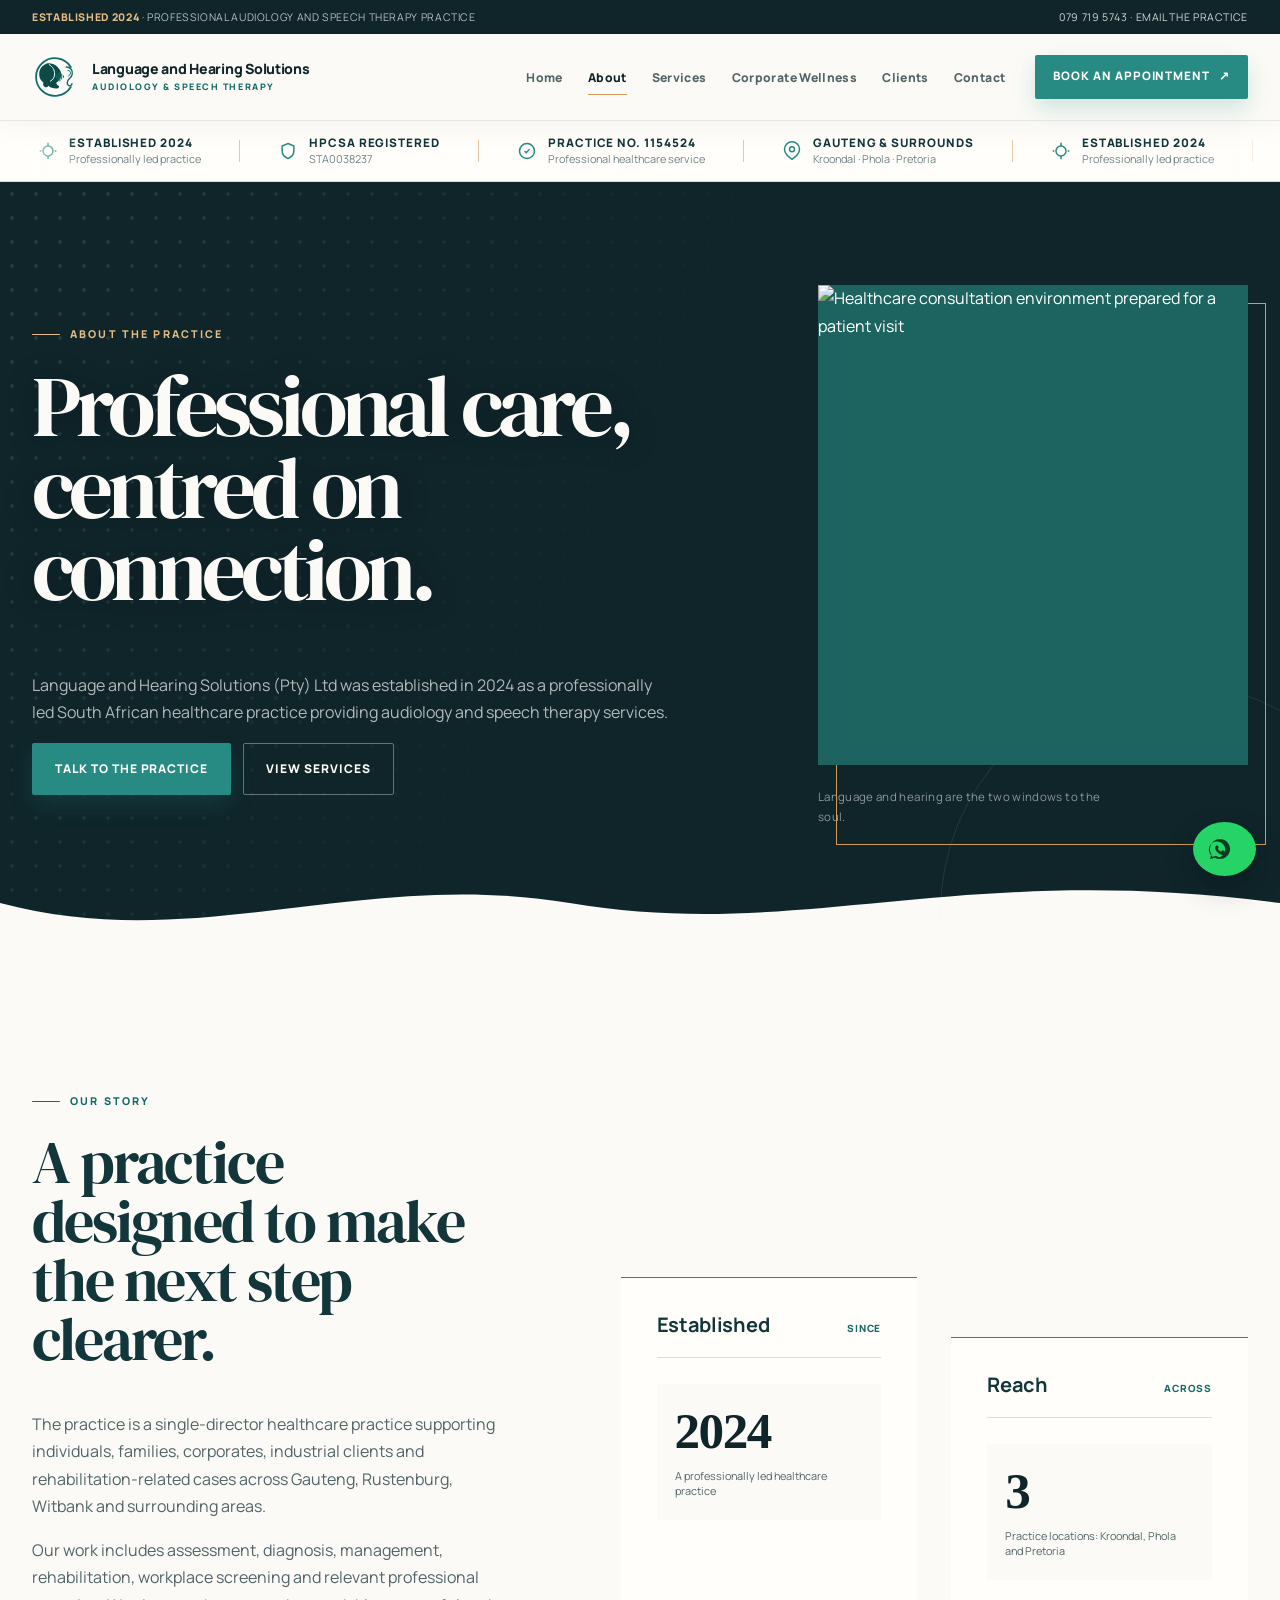
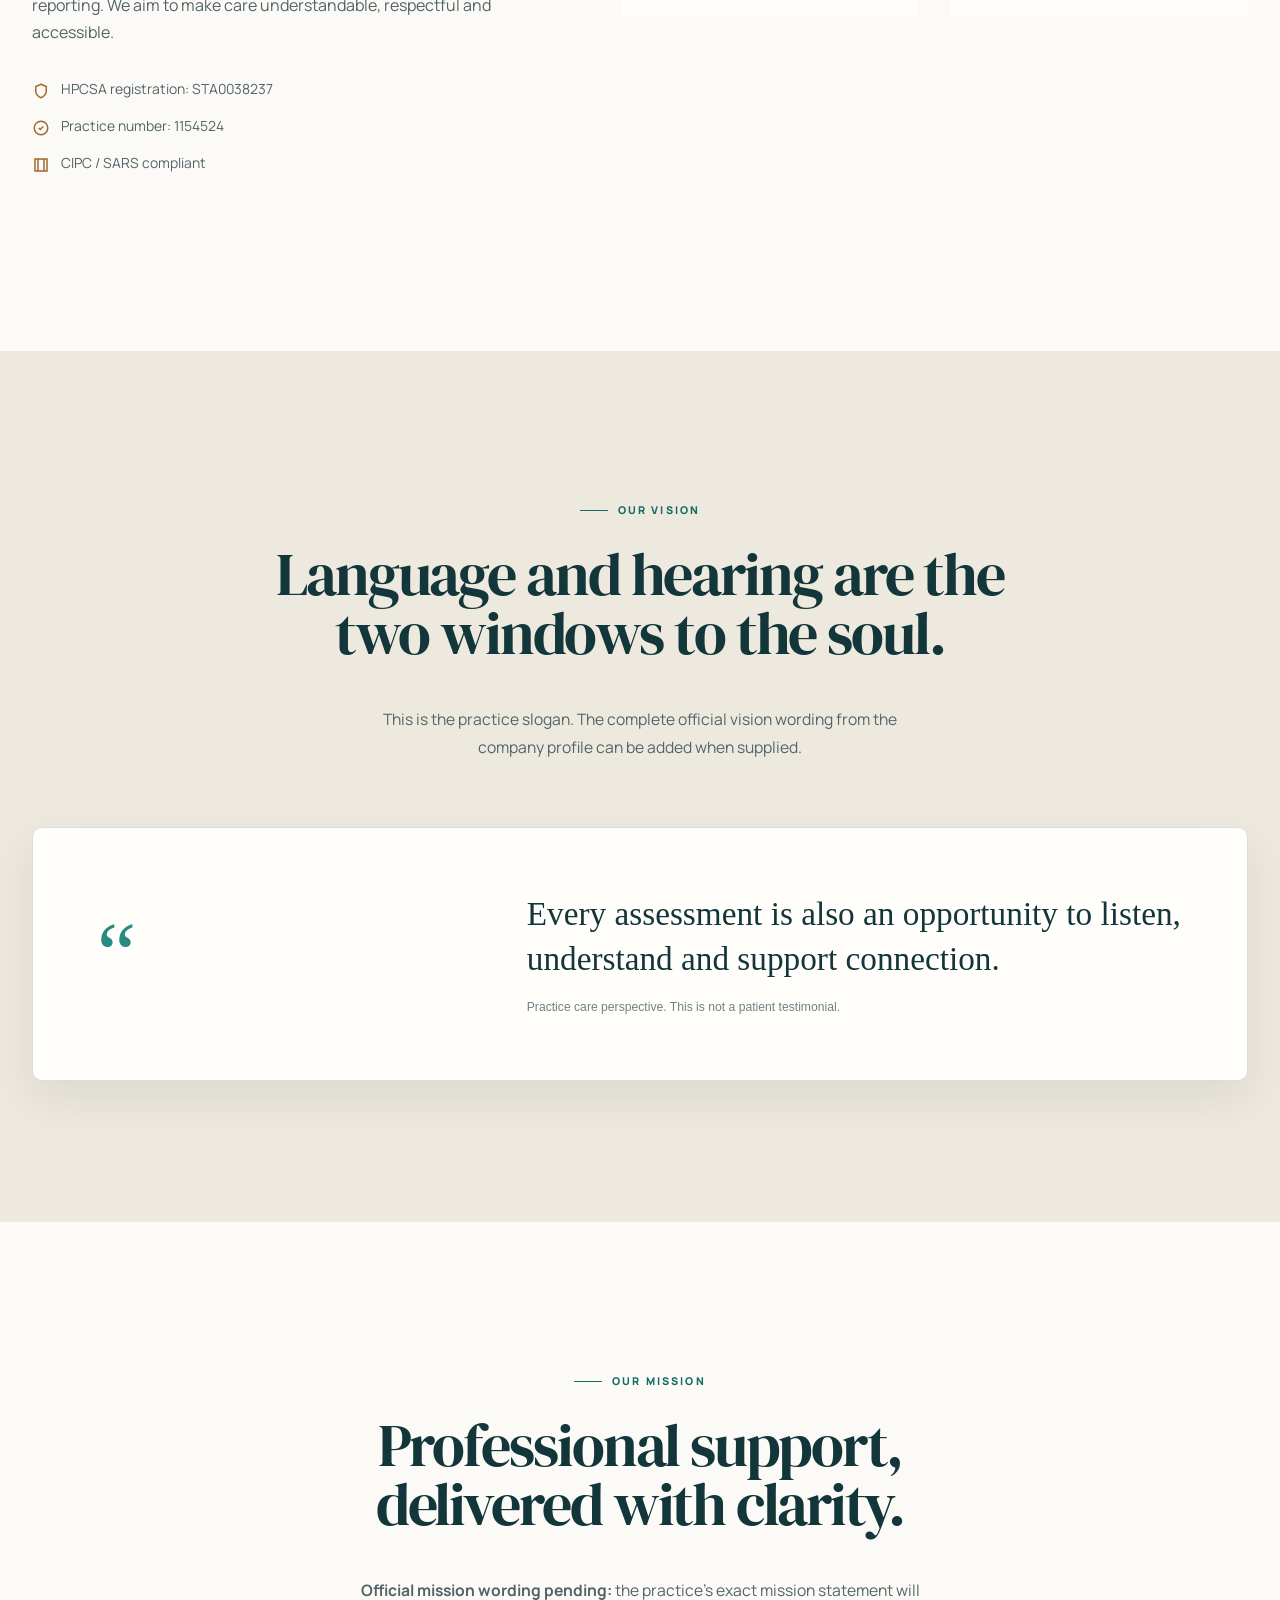
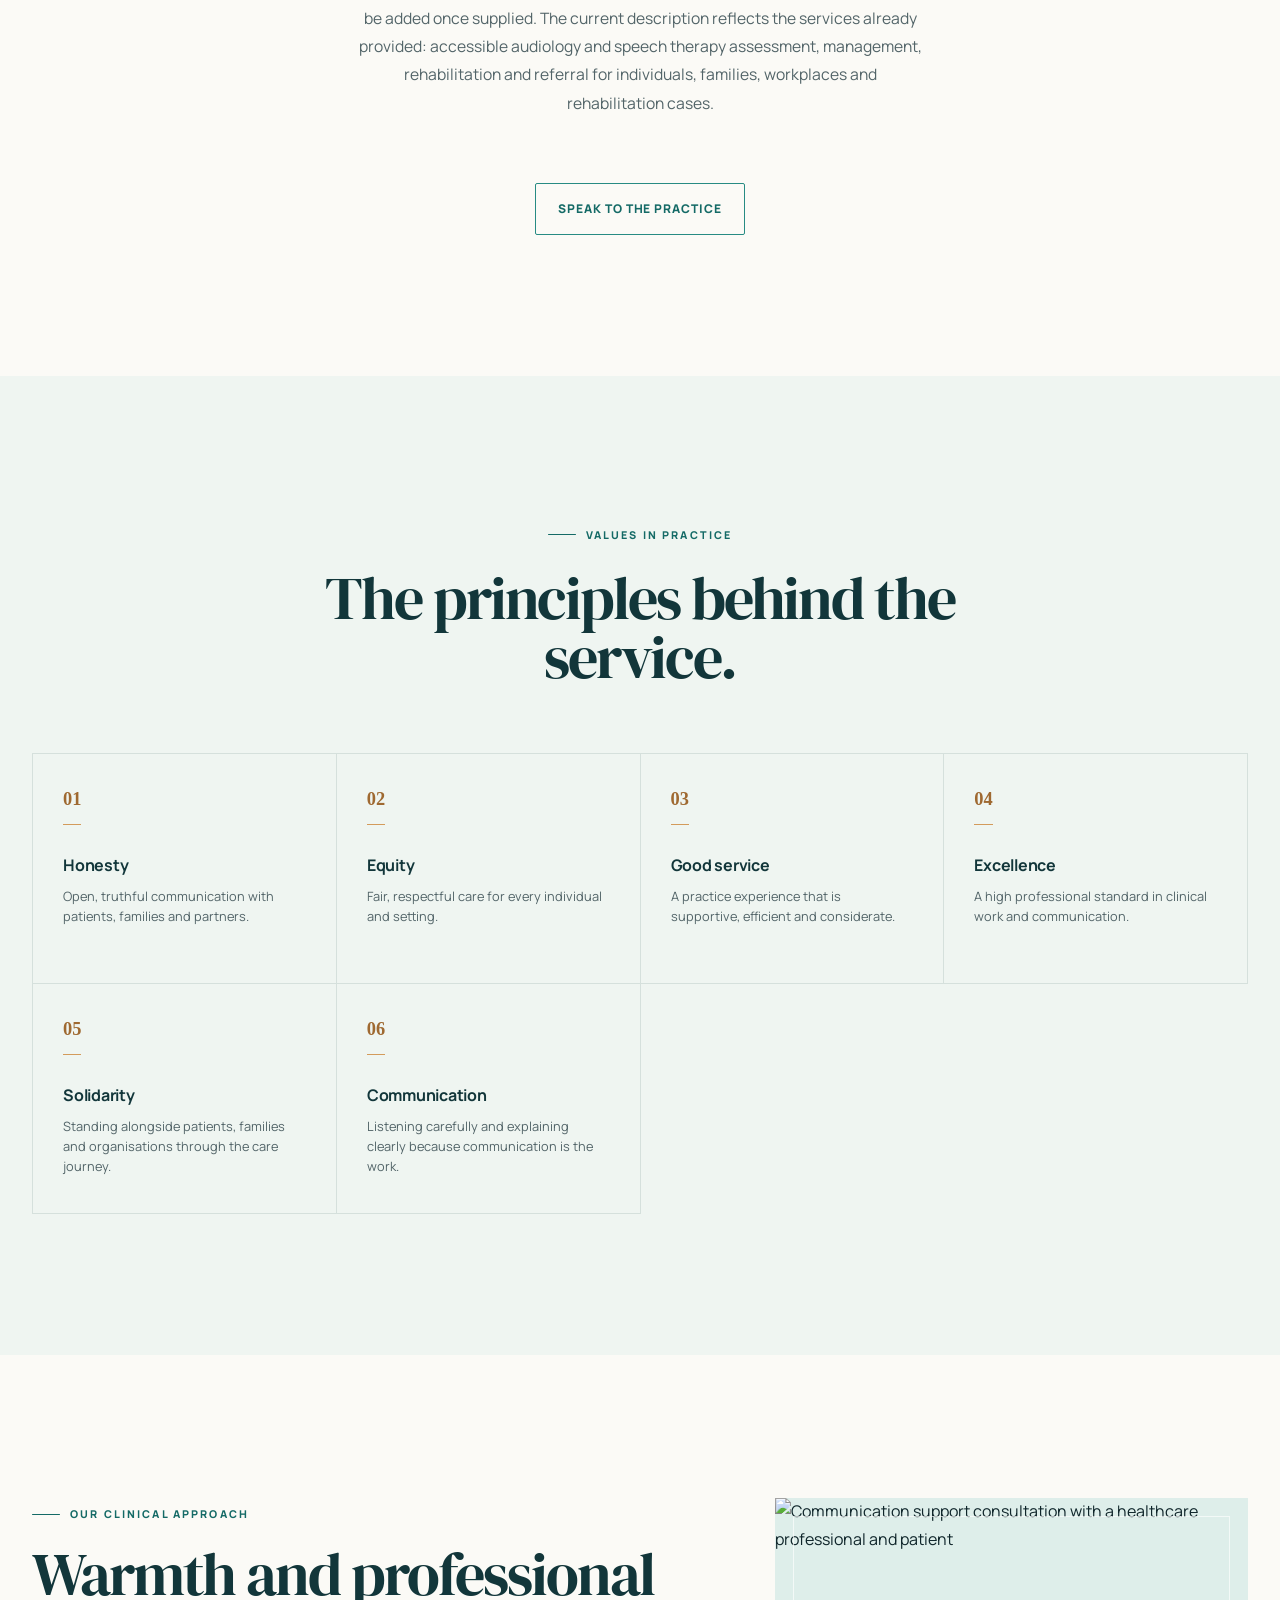
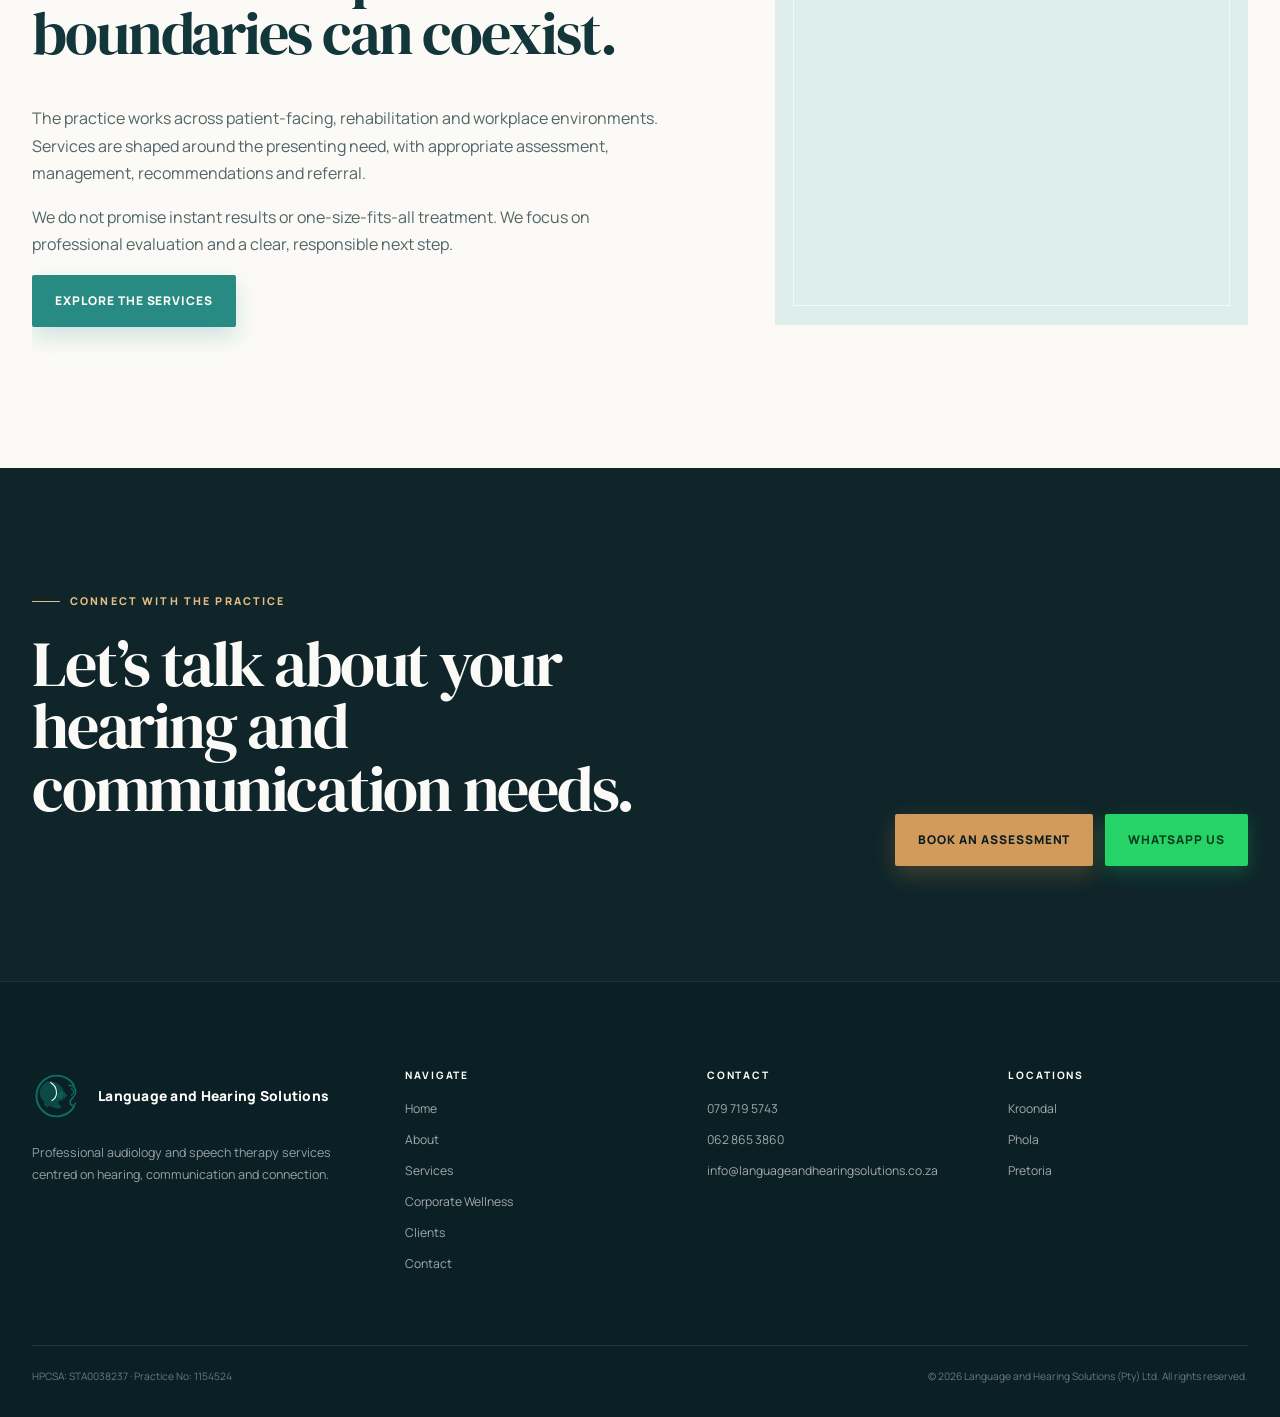
==== commit 4341744e: "Redesign practice website with premium healthcare system" ====
--- a/about.html
+++ b/about.html
@@ -6,8 +6,8 @@
   <title>About the Practice | Language and Hearing Solutions</title>
   <meta name="description" content="Learn about Language and Hearing Solutions (Pty) Ltd, a professionally led South African audiology and speech therapy practice established in 2024.">
   <link rel="canonical" href="https://www.languageandhearingsolutions.co.za/about.html">
-  <meta name="theme-color" content="#18383b"><meta property="og:type" content="website"><meta property="og:title" content="About Language and Hearing Solutions"><meta property="og:description" content="A professionally led audiology and speech therapy practice centred on communication, hearing and human connection."><meta property="og:url" content="https://www.languageandhearingsolutions.co.za/about.html"><meta property="og:image" content="https://www.languageandhearingsolutions.co.za/assets/clinical-environment.svg"><meta name="twitter:card" content="summary_large_image">
-  <link rel="icon" href="assets/logo.svg" type="image/svg+xml"><link rel="stylesheet" href="css/style.css">
+  <meta name="theme-color" content="#18383b"><meta property="og:type" content="website"><meta property="og:title" content="About Language and Hearing Solutions"><meta property="og:description" content="A professionally led audiology and speech therapy practice centred on communication, hearing and human connection."><meta property="og:url" content="https://www.languageandhearingsolutions.co.za/about.html"><meta property="og:image" content="https://images.unsplash.com/photo-1584515933487-779824d29309?auto=format&amp;fit=crop&amp;w=1400&amp;q=88"><meta name="twitter:card" content="summary_large_image">
+  <link rel="icon" href="assets/logo.svg" type="image/svg+xml"><link rel="preconnect" href="https://fonts.googleapis.com"><link rel="preconnect" href="https://fonts.gstatic.com" crossorigin><link href="https://fonts.googleapis.com/css2?family=DM+Serif+Display&family=Manrope:wght@400;500;600;700;800&display=swap" rel="stylesheet"><link rel="stylesheet" href="css/style.css">
 </head>
 <body>
 <a class="skip-link" href="#main-content">Skip to main content</a>
@@ -47,7 +47,7 @@
   </div>
 </div>
 <main id="main-content">
-  <section class="page-hero"><span class="motif-dotgrid" aria-hidden="true"></span><div class="container page-hero__grid"><div class="reveal"><span class="overline overline--light">About the practice</span><h1>Professional care, centred on connection.</h1><p>Language and Hearing Solutions (Pty) Ltd was established in 2024 as a professionally led South African healthcare practice providing audiology and speech therapy services.</p><div class="btn-row"><a class="btn btn--primary" href="contact.html">Talk to the practice</a><a class="btn btn--outline-light" href="services.html">View services</a></div></div><div class="page-hero__aside reveal"><img src="assets/clinical-environment.svg" alt="Illustration of a welcoming clinical consultation environment" width="640" height="480"><div class="page-hero__aside-caption">Language and hearing are the two windows to the soul.</div></div></div><svg class="wave" viewBox="0 0 1440 100" preserveAspectRatio="none" aria-hidden="true"><path d="M0 58c220 55 405-37 641 0 260 41 436-45 799 0v42H0Z"/></svg></section>
+  <section class="page-hero"><span class="motif-dotgrid" aria-hidden="true"></span><div class="container page-hero__grid"><div class="reveal"><span class="overline overline--light">About the practice</span><h1>Professional care, centred on connection.</h1><p>Language and Hearing Solutions (Pty) Ltd was established in 2024 as a professionally led South African healthcare practice providing audiology and speech therapy services.</p><div class="btn-row"><a class="btn btn--primary" href="contact.html">Talk to the practice</a><a class="btn btn--outline-light" href="services.html">View services</a></div></div><div class="page-hero__aside reveal"><img src="https://images.unsplash.com/photo-1584515933487-779824d29309?auto=format&fit=crop&w=1400&q=88" alt="Healthcare consultation environment prepared for a patient visit" width="640" height="480"><div class="page-hero__aside-caption">Language and hearing are the two windows to the soul.</div></div></div><svg class="wave" viewBox="0 0 1440 100" preserveAspectRatio="none" aria-hidden="true"><path d="M0 58c220 55 405-37 641 0 260 41 436-45 799 0v42H0Z"/></svg></section>
 
   <section class="section"><div class="container editorial-grid"><div class="reveal"><span class="overline">Our story</span><h2>A practice designed to make the next step clearer.</h2><p>The practice is a single-director healthcare practice supporting individuals, families, corporates, industrial clients and rehabilitation-related cases across Gauteng, Rustenburg, Witbank and surrounding areas.</p><p>Our work includes assessment, diagnosis, management, rehabilitation, workplace screening and relevant professional reporting. We aim to make care understandable, respectful and accessible.</p><ul class="credential-list"><li><svg width="18" height="18" viewBox="0 0 24 24" fill="none" stroke="currentColor" stroke-width="2" aria-hidden="true"><path d="M12 3l7 3v6c0 4.4-3 7.4-7 9-4-1.6-7-4.6-7-9V6l7-3Z"/></svg><span>HPCSA registration: STA0038237</span></li><li><svg width="18" height="18" viewBox="0 0 24 24" fill="none" stroke="currentColor" stroke-width="2" aria-hidden="true"><path d="M9 12l2 2 4-4"/><circle cx="12" cy="12" r="9"/></svg><span>Practice number: 1154524</span></li><li><svg width="18" height="18" viewBox="0 0 24 24" fill="none" stroke="currentColor" stroke-width="2" aria-hidden="true"><path d="M4 4h16v16H4z"/><path d="M8 4v16M16 4v16"/></svg><span>CIPC / SARS compliant</span></li></ul></div><div class="reveal"><div class="proof-grid" data-stagger><div class="proof-card"><div class="proof-card__heading"><h3>Established</h3><span>Since</span></div><div class="metric"><strong data-count-to="2024">2024</strong><span>A professionally led healthcare practice</span></div></div><div class="proof-card"><div class="proof-card__heading"><h3>Reach</h3><span>Across</span></div><div class="metric"><strong data-count-to="3">3</strong><span>Practice locations: Kroondal, Phola and Pretoria</span></div></div></div></div></div></section>
 
@@ -57,7 +57,7 @@
 
   <section class="section section--mist"><div class="container"><div class="section-head section-head--center reveal"><span class="overline">Values in practice</span><h2>The principles behind the service.</h2></div><div class="audience-grid" data-stagger><article class="audience-item reveal"><span class="audience-item__number">01</span><h3>Honesty</h3><p>Open, truthful communication with patients, families and partners.</p></article><article class="audience-item reveal"><span class="audience-item__number">02</span><h3>Equity</h3><p>Fair, respectful care for every individual and setting.</p></article><article class="audience-item reveal"><span class="audience-item__number">03</span><h3>Good service</h3><p>A practice experience that is supportive, efficient and considerate.</p></article><article class="audience-item reveal"><span class="audience-item__number">04</span><h3>Excellence</h3><p>A high professional standard in clinical work and communication.</p></article><article class="audience-item reveal"><span class="audience-item__number">05</span><h3>Solidarity</h3><p>Standing alongside patients, families and organisations through the care journey.</p></article><article class="audience-item reveal"><span class="audience-item__number">06</span><h3>Communication</h3><p>Listening carefully and explaining clearly because communication is the work.</p></article></div></div></section>
 
-  <section class="section"><div class="container editorial-grid editorial-grid--reverse"><div class="editorial-image reveal"><img src="assets/speech-therapy.svg" alt="Illustration representing communication and speech therapy support" width="640" height="480" loading="lazy"></div><div class="reveal"><span class="overline">Our clinical approach</span><h2>Warmth and professional boundaries can coexist.</h2><p>The practice works across patient-facing, rehabilitation and workplace environments. Services are shaped around the presenting need, with appropriate assessment, management, recommendations and referral.</p><p>We do not promise instant results or one-size-fits-all treatment. We focus on professional evaluation and a clear, responsible next step.</p><a class="btn btn--primary" href="services.html">Explore the services</a></div></div></section>
+  <section class="section"><div class="container editorial-grid editorial-grid--reverse"><div class="editorial-image reveal"><img src="https://images.unsplash.com/photo-1559757175-0eb30cd8c063?auto=format&fit=crop&w=1400&q=88" alt="Communication support consultation with a healthcare professional and patient" width="640" height="480" loading="lazy"></div><div class="reveal"><span class="overline">Our clinical approach</span><h2>Warmth and professional boundaries can coexist.</h2><p>The practice works across patient-facing, rehabilitation and workplace environments. Services are shaped around the presenting need, with appropriate assessment, management, recommendations and referral.</p><p>We do not promise instant results or one-size-fits-all treatment. We focus on professional evaluation and a clear, responsible next step.</p><a class="btn btn--primary" href="services.html">Explore the services</a></div></div></section>
 
   <section class="final-cta"><div class="container final-cta__inner"><div><span class="overline overline--light">Connect with the practice</span><h2>Let’s talk about your hearing and communication needs.</h2></div><div class="btn-row"><a class="btn btn--dark" href="contact.html">Book an Assessment</a><a class="btn btn--whatsapp" href="https://wa.me/27797195743" target="_blank" rel="noopener">WhatsApp Us</a></div></div></section>
 </main>
--- a/css/style.css
+++ b/css/style.css
@@ -1,47 +1,65 @@
 /* ==========================================================================
-   Language and Hearing Solutions — premium healthcare design system
-   HTML5 / CSS3 / no external dependencies
+   Language and Hearing Solutions — Premium Healthcare Design System
+   Complete rewrite · HTML5 / CSS3 · No external dependencies
    ========================================================================== */
 
+/* ---------------------------------------------------------------------------
+   1. DESIGN TOKENS
+   --------------------------------------------------------------------------- */
 :root {
-  --ink: #17282b;
-  --ink-soft: #4c5e60;
-  --navy: #18383b;
-  --navy-deep: #10282b;
-  --teal: #0f7d78;
-  --teal-dark: #075b59;
-  --teal-pale: #e8f2f0;
-  --teal-mist: #f4f8f6;
-  --warm: #fbfaf7;
-  --sand: #f1eee7;
-  --white: #ffffff;
-  --line: #d7e2df;
-  --line-dark: rgba(255,255,255,.18);
-  --muted: #718081;
-  --amber: #b8863a;
-  --amber-dark: #8f6526;
-  --amber-light: #dfae66;
-  --amber-pale: #f3e6cd;
-
-  --font-sans: "Avenir Next", "Helvetica Neue", "Segoe UI", Helvetica, Arial, sans-serif;
+  /* Core palette */
+  --ink:          #17282b;
+  --ink-soft:     #4c5e60;
+  --navy:         #18383b;
+  --navy-deep:    #10282b;
+  --teal:         #0f7d78;
+  --teal-dark:    #075b59;
+  --teal-pale:    #e8f2f0;
+  --teal-mist:    #f4f8f6;
+  --warm:         #fbfaf7;
+  --sand:         #f1eee7;
+  --white:        #ffffff;
+  --line:         #d7e2df;
+  --line-dark:    rgba(255,255,255,.18);
+  --muted:        #718081;
+  --amber:        #b8863a;
+  --amber-dark:   #8f6526;
+  --amber-light:  #dfae66;
+  --amber-pale:   #f3e6cd;
+  --danger:       #c43e2e;
+  --success:      #1a7c42;
+
+  /* Typography */
+  --font-sans:    "Avenir Next", "Helvetica Neue", "Segoe UI", Helvetica, Arial, sans-serif;
   --font-display: "Iowan Old Style", "Palatino Linotype", Palatino, Georgia, "Times New Roman", serif;
-  --body-size: 1rem;
-  --body-line: 1.72;
-
-  --container: 1240px;
-  --gutter: 28px;
-  --header-height: 78px;
-  --radius: 10px;
-  --radius-lg: 18px;
-  --shadow: 0 10px 30px rgba(16, 40, 43, .075);
-  --shadow-strong: 0 18px 46px rgba(16, 40, 43, .13);
-  --ease: 220ms ease;
+  --body-size:    1rem;
+  --body-line:    1.72;
+
+  /* Layout */
+  --container:      1240px;
+  --gutter:         28px;
+  --header-height:  78px;
+  --radius:         10px;
+  --radius-lg:      18px;
+
+  /* Elevation */
+  --shadow:        0 10px 34px rgba(16, 40, 43, .09);
+  --shadow-strong: 0 22px 52px rgba(16, 40, 43, .16);
+  --shadow-glow:   0 0 0 1px rgba(15,125,120,.08), 0 14px 36px rgba(16,40,43,.1);
+
+  /* Motion */
+  --ease:      220ms ease;
+  --ease-out:  cubic-bezier(.22, 1, .36, 1);
+  --ease-reveal: cubic-bezier(.16, 1, .3, 1);
 }
 
 @media (max-width: 720px) {
   :root { --gutter: 18px; }
 }
 
+/* ---------------------------------------------------------------------------
+   2. RESET & BASE
+   --------------------------------------------------------------------------- */
 *, *::before, *::after { box-sizing: border-box; }
 html { scroll-behavior: smooth; -webkit-text-size-adjust: 100%; }
 body {
@@ -52,11 +70,12 @@
   font-size: var(--body-size);
   line-height: var(--body-line);
   -webkit-font-smoothing: antialiased;
+  -moz-osx-font-smoothing: grayscale;
 }
 body.menu-open { overflow: hidden; }
 img { display: block; max-width: 100%; }
 svg { display: block; }
-a { color: var(--teal); text-decoration: none; }
+a { color: var(--teal); text-decoration: none; transition: color var(--ease); }
 a:hover { color: var(--teal-dark); }
 button, input, select, textarea { font: inherit; }
 button { cursor: pointer; }
@@ -65,23 +84,49 @@
 p { margin: 0 0 1rem; }
 address { font-style: normal; }
 
+/* ---------------------------------------------------------------------------
+   3. TYPOGRAPHY — Bold, Confident, Premium
+   --------------------------------------------------------------------------- */
 h1, h2, h3, h4 {
   margin: 0 0 .7em;
   color: var(--navy);
   font-weight: 750;
-  line-height: 1.15;
-  letter-spacing: -.025em;
-}
-h1, h2 { font-family: var(--font-display); font-weight: 600; }
-h1 { font-size: clamp(2.55rem, 6vw, 5.3rem); letter-spacing: -.04em; }
-h2 { font-size: clamp(2rem, 4vw, 3.45rem); }
-h3 { font-size: clamp(1.15rem, 2vw, 1.45rem); letter-spacing: -.015em; }
-h4 { font-size: 1rem; letter-spacing: .01em; }
-
-:focus-visible { outline: 3px solid #f0b84b; outline-offset: 4px; }
+  line-height: 1.12;
+  letter-spacing: -.03em;
+}
+h1, h2 {
+  font-family: var(--font-display);
+  font-weight: 600;
+}
+h1 {
+  font-size: clamp(2.6rem, 6.2vw, 5.5rem);
+  letter-spacing: -.045em;
+  line-height: 1.05;
+}
+h2 {
+  font-size: clamp(2.05rem, 4.2vw, 3.6rem);
+  line-height: 1.1;
+}
+h3 {
+  font-size: clamp(1.18rem, 2vw, 1.5rem);
+  letter-spacing: -.015em;
+}
+h4 {
+  font-size: 1rem;
+  letter-spacing: .01em;
+}
+
+/* ---------------------------------------------------------------------------
+   4. UTILITIES & ACCESSIBILITY
+   --------------------------------------------------------------------------- */
+:focus-visible {
+  outline: 3px solid var(--amber-light);
+  outline-offset: 4px;
+}
 .skip-link {
   position: fixed; z-index: 1000; left: 14px; top: -80px;
   padding: 12px 16px; background: var(--navy-deep); color: var(--white);
+  border-radius: 4px; font-weight: 700;
 }
 .skip-link:focus { top: 14px; }
 .visually-hidden {
@@ -89,333 +134,1580 @@
   overflow: hidden; clip: rect(0,0,0,0); white-space: nowrap; border: 0;
 }
 
-.container { width: min(100% - (var(--gutter) * 2), var(--container)); margin-inline: auto; }
-.section { padding: clamp(56px, 7vw, 96px) 0; }
-.section--tight { padding: clamp(40px, 5vw, 64px) 0; }
-.section--mist { background: var(--teal-mist); }
-.section--sand { background: var(--sand); }
-.section--navy { background: var(--navy); color: var(--white); }
-.section--navy h2, .section--navy h3 { color: var(--white); }
-.section--navy p { color: rgba(255,255,255,.78); }
-
+.container {
+  width: min(100% - (var(--gutter) * 2), var(--container));
+  margin-inline: auto;
+}
+
+/* ---------------------------------------------------------------------------
+   5. SECTIONS — Strong Alternating Backgrounds
+   --------------------------------------------------------------------------- */
+.section {
+  padding: clamp(60px, 8vw, 104px) 0;
+}
+.section--tight {
+  padding: clamp(42px, 5vw, 68px) 0;
+}
+.section--mist {
+  background: var(--teal-mist);
+}
+.section--sand {
+  background: var(--sand);
+}
+.section--navy {
+  background: var(--navy);
+  color: var(--white);
+}
+.section--navy h2,
+.section--navy h3 { color: var(--white); }
+.section--navy p   { color: rgba(255,255,255,.78); }
+
+/* Overline */
 .overline {
-  display: inline-flex; align-items: center; gap: 10px;
-  margin-bottom: 18px; color: var(--teal-dark);
-  font-size: .72rem; font-weight: 800; letter-spacing: .14em; text-transform: uppercase;
-}
-.overline::before { content: ""; width: 34px; height: 2px; background: currentColor; }
+  display: inline-flex;
+  align-items: center;
+  gap: 10px;
+  margin-bottom: 18px;
+  color: var(--teal-dark);
+  font-size: .72rem;
+  font-weight: 800;
+  letter-spacing: .14em;
+  text-transform: uppercase;
+}
+.overline::before {
+  content: "";
+  width: 36px;
+  height: 2.5px;
+  background: currentColor;
+  border-radius: 2px;
+}
 .overline--light { color: #a9d5d0; }
-.section-head { max-width: 730px; margin-bottom: 48px; }
-.section-head--center { margin-inline: auto; text-align: center; }
+
+/* Section headings */
+.section-head {
+  max-width: 730px;
+  margin-bottom: 52px;
+}
+.section-head--center {
+  margin-inline: auto;
+  text-align: center;
+}
 .section-head--center .overline { justify-content: center; }
-.section-head p { max-width: 650px; color: var(--ink-soft); font-size: 1.06rem; }
+.section-head p {
+  max-width: 650px;
+  color: var(--ink-soft);
+  font-size: 1.08rem;
+}
 .section-head--center p { margin-inline: auto; }
 .section--navy .section-head p { color: rgba(255,255,255,.76); }
 
-/* Header / navigation */
-.site-header { position: sticky; top: 0; z-index: 500; background: var(--warm); }
-.header-ribbon { background: var(--navy-deep); color: rgba(255,255,255,.82); font-size: .7rem; letter-spacing: .03em; }
-.header-ribbon__inner { min-height: 34px; display: flex; justify-content: space-between; align-items: center; gap: 18px; }
+/* ---------------------------------------------------------------------------
+   6. HEADER & NAVIGATION — Sticky, Clean
+   --------------------------------------------------------------------------- */
+.site-header {
+  position: sticky;
+  top: 0;
+  z-index: 500;
+  background: var(--warm);
+  backdrop-filter: blur(12px);
+  -webkit-backdrop-filter: blur(12px);
+}
+
+/* Top ribbon */
+.header-ribbon {
+  background: var(--navy-deep);
+  color: rgba(255,255,255,.82);
+  font-size: .7rem;
+  letter-spacing: .03em;
+}
+.header-ribbon__inner {
+  min-height: 34px;
+  display: flex;
+  justify-content: space-between;
+  align-items: center;
+  gap: 18px;
+}
 .header-ribbon strong { color: var(--amber-light); font-weight: 800; }
 .header-ribbon a { color: rgba(255,255,255,.82); }
 .header-ribbon a:hover { color: var(--white); }
-.nav-shell { min-height: var(--header-height); display: flex; align-items: center; gap: 24px; background: var(--warm); border-bottom: 1px solid var(--line); }
-.brand { display: inline-flex; align-items: center; gap: 13px; color: var(--navy); min-width: 0; }
+
+/* Nav shell */
+.nav-shell {
+  min-height: var(--header-height);
+  display: flex;
+  align-items: center;
+  gap: 24px;
+  background: var(--warm);
+  border-bottom: 1px solid var(--line);
+}
+
+/* Brand */
+.brand {
+  display: inline-flex;
+  align-items: center;
+  gap: 13px;
+  color: var(--navy);
+  min-width: 0;
+}
 .brand:hover { color: var(--navy); }
 .brand img { width: 44px; height: 44px; flex: 0 0 auto; }
-.brand__name { font-weight: 800; font-size: .98rem; line-height: 1.2; letter-spacing: -.01em; white-space: nowrap; }
-.brand__name small { display: block; margin-top: 2px; color: var(--teal-dark); font-size: .6rem; font-weight: 800; letter-spacing: .1em; text-transform: uppercase; white-space: normal; }
-.main-nav { display: flex; align-items: center; justify-content: flex-end; gap: 25px; flex: 1; }
-.nav-links { display: flex; align-items: center; gap: 22px; }
-.nav-links a { position: relative; padding: 9px 0; color: var(--ink-soft); font-size: .86rem; font-weight: 700; }
-.nav-links a::after { content: ""; position: absolute; bottom: 2px; left: 0; width: 100%; height: 2px; background: var(--teal); transform: scaleX(0); transform-origin: left; transition: transform var(--ease); }
-.nav-links a:hover, .nav-links a[aria-current="page"] { color: var(--teal-dark); }
-.nav-links a:hover::after, .nav-links a[aria-current="page"]::after { transform: scaleX(1); }
-.nav-toggle { display: none; border: 1px solid var(--line); background: var(--white); color: var(--navy); width: 44px; height: 44px; padding: 10px; }
-.nav-toggle__lines, .nav-toggle__lines::before, .nav-toggle__lines::after { display: block; width: 22px; height: 2px; background: currentColor; transition: transform var(--ease), opacity var(--ease); }
+.brand__name {
+  font-weight: 800;
+  font-size: .98rem;
+  line-height: 1.2;
+  letter-spacing: -.01em;
+  white-space: nowrap;
+}
+.brand__name small {
+  display: block;
+  margin-top: 2px;
+  color: var(--teal-dark);
+  font-size: .6rem;
+  font-weight: 800;
+  letter-spacing: .1em;
+  text-transform: uppercase;
+  white-space: normal;
+}
+
+/* Nav links */
+.main-nav {
+  display: flex;
+  align-items: center;
+  justify-content: flex-end;
+  gap: 25px;
+  flex: 1;
+}
+.nav-links {
+  display: flex;
+  align-items: center;
+  gap: 22px;
+}
+.nav-links a {
+  position: relative;
+  padding: 9px 0;
+  color: var(--ink-soft);
+  font-size: .86rem;
+  font-weight: 700;
+  transition: color var(--ease);
+}
+.nav-links a::after {
+  content: "";
+  position: absolute;
+  bottom: 2px;
+  left: 0;
+  width: 100%;
+  height: 2.5px;
+  background: var(--teal);
+  border-radius: 2px;
+  transform: scaleX(0);
+  transform-origin: left;
+  transition: transform 300ms var(--ease-out);
+}
+.nav-links a:hover,
+.nav-links a[aria-current="page"] { color: var(--teal-dark); }
+.nav-links a:hover::after,
+.nav-links a[aria-current="page"]::after { transform: scaleX(1); }
+
+/* Mobile toggle */
+.nav-toggle {
+  display: none;
+  border: 1px solid var(--line);
+  background: var(--white);
+  color: var(--navy);
+  width: 44px;
+  height: 44px;
+  padding: 10px;
+  border-radius: 6px;
+}
+.nav-toggle__lines,
+.nav-toggle__lines::before,
+.nav-toggle__lines::after {
+  display: block;
+  width: 22px;
+  height: 2px;
+  background: currentColor;
+  transition: transform 300ms var(--ease-out), opacity 300ms var(--ease-out);
+}
 .nav-toggle__lines { position: relative; }
-.nav-toggle__lines::before, .nav-toggle__lines::after { content: ""; position: absolute; left: 0; }
+.nav-toggle__lines::before,
+.nav-toggle__lines::after { content: ""; position: absolute; left: 0; }
 .nav-toggle__lines::before { top: -7px; }
-.nav-toggle__lines::after { top: 7px; }
+.nav-toggle__lines::after  { top: 7px; }
 .nav-toggle[aria-expanded="true"] .nav-toggle__lines { background: transparent; }
 .nav-toggle[aria-expanded="true"] .nav-toggle__lines::before { transform: translateY(7px) rotate(45deg); }
-.nav-toggle[aria-expanded="true"] .nav-toggle__lines::after { transform: translateY(-7px) rotate(-45deg); }
-
-/* Buttons */
-.btn { display: inline-flex; align-items: center; justify-content: center; gap: 9px; min-height: 48px; padding: 13px 19px; border: 1px solid transparent; border-radius: 3px; font-size: .89rem; font-weight: 800; line-height: 1.15; transition: transform var(--ease), background var(--ease), border-color var(--ease), color var(--ease), box-shadow var(--ease); }
-.btn:hover { transform: translateY(-2px); text-decoration: none; }
-.btn--primary { background: var(--teal); color: var(--white); box-shadow: 0 7px 16px rgba(15,125,120,.22); }
-.btn--primary:hover { background: var(--teal-dark); color: var(--white); }
-.btn--dark { background: var(--navy-deep); color: var(--white); }
+.nav-toggle[aria-expanded="true"] .nav-toggle__lines::after  { transform: translateY(-7px) rotate(-45deg); }
+
+/* ---------------------------------------------------------------------------
+   7. BUTTONS — Premium with strong shadows
+   --------------------------------------------------------------------------- */
+.btn {
+  display: inline-flex;
+  align-items: center;
+  justify-content: center;
+  gap: 9px;
+  min-height: 50px;
+  padding: 14px 22px;
+  border: 1.5px solid transparent;
+  border-radius: 6px;
+  font-size: .89rem;
+  font-weight: 800;
+  line-height: 1.15;
+  letter-spacing: .01em;
+  transition: transform 300ms var(--ease-out), background var(--ease), border-color var(--ease), color var(--ease), box-shadow 300ms var(--ease-out);
+}
+.btn:hover {
+  transform: translateY(-3px);
+  text-decoration: none;
+}
+.btn--primary {
+  background: var(--teal);
+  color: var(--white);
+  box-shadow: 0 8px 22px rgba(15,125,120,.28);
+}
+.btn--primary:hover {
+  background: var(--teal-dark);
+  color: var(--white);
+  box-shadow: 0 12px 28px rgba(15,125,120,.35);
+}
+.btn--dark {
+  background: var(--navy-deep);
+  color: var(--white);
+  box-shadow: 0 6px 16px rgba(16,40,43,.2);
+}
 .btn--dark:hover { background: var(--ink); color: var(--white); }
-.btn--outline { border-color: var(--teal); background: transparent; color: var(--teal-dark); }
-.btn--outline:hover { background: var(--teal-pale); color: var(--teal-dark); }
-.btn--outline-light { border-color: rgba(255,255,255,.45); color: var(--white); }
-.btn--outline-light:hover { border-color: var(--white); background: rgba(255,255,255,.1); color: var(--white); }
-.btn--whatsapp { background: #25d366; color: #073c20; }
+.btn--outline {
+  border-color: var(--teal);
+  background: transparent;
+  color: var(--teal-dark);
+}
+.btn--outline:hover {
+  background: var(--teal-pale);
+  color: var(--teal-dark);
+  box-shadow: 0 6px 18px rgba(15,125,120,.12);
+}
+.btn--outline-light {
+  border-color: rgba(255,255,255,.45);
+  color: var(--white);
+}
+.btn--outline-light:hover {
+  border-color: var(--white);
+  background: rgba(255,255,255,.12);
+  color: var(--white);
+}
+.btn--whatsapp {
+  background: #25d366;
+  color: #073c20;
+  box-shadow: 0 6px 18px rgba(37,211,102,.25);
+}
 .btn--whatsapp:hover { background: #1fbd5a; color: #073c20; }
 .btn--block { width: 100%; }
-.btn-row { display: flex; flex-wrap: wrap; gap: 12px; align-items: center; }
+.btn-row { display: flex; flex-wrap: wrap; gap: 14px; align-items: center; }
 .btn-row--center { justify-content: center; }
-.btn-row--spaced { margin-top: 26px; }
-
-/* ---------------------------------------------------------------------------
-   Original decorative motif system
-   A recurring soundwave/geometric language (bars, dashes, arcs, dotted grid)
-   used sparingly across heroes, dividers and section transitions.
-   ------------------------------------------------------------------------- */
+.btn-row--spaced { margin-top: 30px; }
+
+/* ---------------------------------------------------------------------------
+   8. DECORATIVE MOTIFS — Dot Grids, Arcs, Wave
+   --------------------------------------------------------------------------- */
 .motif-waveform { display: block; color: var(--teal); opacity: .5; }
 .motif-waveform rect { fill: currentColor; }
-.motif-dotgrid { position: absolute; inset: 0; background-image: radial-gradient(currentColor 1.4px, transparent 1.4px); background-size: 22px 22px; color: rgba(255,255,255,.14); pointer-events: none; }
+
+.motif-dotgrid {
+  position: absolute;
+  inset: 0;
+  background-image: radial-gradient(currentColor 1.6px, transparent 1.6px);
+  background-size: 24px 24px;
+  color: rgba(255,255,255,.14);
+  pointer-events: none;
+}
 .motif-dotgrid--dark { color: rgba(16,40,43,.08); }
-.motif-arc { position: absolute; border-radius: 50%; border: 1px solid currentColor; pointer-events: none; }
+
+.motif-arc {
+  position: absolute;
+  border-radius: 50%;
+  border: 1px solid currentColor;
+  pointer-events: none;
+}
 .motif-lines { position: absolute; pointer-events: none; }
 
-/* Hero systems */
-.home-hero { position: relative; overflow: hidden; padding: clamp(70px, 9vw, 122px) 0 0; background: var(--navy-deep); color: var(--white); }
-.home-hero__backdrop { position: absolute; inset: 0; overflow: hidden; }
-.home-hero__backdrop .motif-dotgrid { color: rgba(169,213,208,.14); mask-image: linear-gradient(115deg, #000 10%, transparent 55%); }
-.home-hero__backdrop svg.motif-wave-lg { position: absolute; left: 0; bottom: -2px; width: 100%; height: auto; color: rgba(169,213,208,.16); }
-.home-hero__grid { position: relative; z-index: 1; display: grid; grid-template-columns: minmax(0, 1.08fr) minmax(340px, .92fr); gap: clamp(30px, 6vw, 76px); align-items: end; padding-bottom: clamp(60px, 8vw, 96px); }
+/* ---------------------------------------------------------------------------
+   9. HOME HERO — Dramatic Dark Navy with Geometric Decorations
+   --------------------------------------------------------------------------- */
+.home-hero {
+  position: relative;
+  overflow: hidden;
+  padding: clamp(74px, 9.5vw, 128px) 0 0;
+  background:
+    radial-gradient(ellipse 70% 60% at 75% 15%, rgba(15,125,120,.18), transparent),
+    radial-gradient(ellipse 50% 50% at 20% 80%, rgba(223,174,102,.08), transparent),
+    linear-gradient(175deg, #0c2224 0%, var(--navy-deep) 40%, #0e2e31 100%);
+  color: var(--white);
+}
+
+/* Geometric circle decorations */
+.home-hero::before {
+  content: "";
+  position: absolute;
+  z-index: 0;
+  right: -80px;
+  top: -80px;
+  width: 420px;
+  height: 420px;
+  border: 1.5px solid rgba(169,213,208,.1);
+  border-radius: 50%;
+  pointer-events: none;
+}
+.home-hero::after {
+  content: "";
+  position: absolute;
+  z-index: 0;
+  left: -120px;
+  bottom: 60px;
+  width: 320px;
+  height: 320px;
+  border: 1.5px solid rgba(223,174,102,.08);
+  border-radius: 50%;
+  pointer-events: none;
+}
+
+.home-hero__backdrop {
+  position: absolute;
+  inset: 0;
+  overflow: hidden;
+}
+.home-hero__backdrop .motif-dotgrid {
+  color: rgba(169,213,208,.12);
+  mask-image: linear-gradient(115deg, #000 10%, transparent 55%);
+  -webkit-mask-image: linear-gradient(115deg, #000 10%, transparent 55%);
+}
+.home-hero__backdrop svg.motif-wave-lg {
+  position: absolute;
+  left: 0;
+  bottom: -2px;
+  width: 100%;
+  height: auto;
+  color: rgba(169,213,208,.14);
+}
+
+.home-hero__grid {
+  position: relative;
+  z-index: 1;
+  display: grid;
+  grid-template-columns: minmax(0, 1.08fr) minmax(340px, .92fr);
+  gap: clamp(30px, 6vw, 76px);
+  align-items: end;
+  padding-bottom: clamp(64px, 8vw, 100px);
+}
+
 .home-hero__copy { max-width: 700px; }
-.home-hero h1 { margin-bottom: 24px; color: var(--warm); }
-.home-hero h1 em { color: var(--teal-pale); font-style: normal; position: relative; }
-.home-hero__lead { max-width: 600px; color: rgba(255,255,255,.7); font-size: clamp(1.02rem, 1.6vw, 1.15rem); line-height: 1.75; }
+.home-hero h1 {
+  margin-bottom: 26px;
+  color: var(--warm);
+  text-shadow: 0 2px 40px rgba(0,0,0,.3);
+}
+.home-hero h1 em {
+  color: var(--teal-pale);
+  font-style: normal;
+  position: relative;
+}
+.home-hero__lead {
+  max-width: 600px;
+  color: rgba(255,255,255,.72);
+  font-size: clamp(1.04rem, 1.6vw, 1.18rem);
+  line-height: 1.75;
+}
 .home-hero .overline { color: var(--amber-light); }
-.hero-meta { display: flex; flex-wrap: wrap; gap: 10px 22px; margin-top: 28px; color: rgba(255,255,255,.7); font-size: .82rem; font-weight: 750; }
-.hero-meta span { display: inline-flex; align-items: center; gap: 7px; }
+
+.hero-meta {
+  display: flex;
+  flex-wrap: wrap;
+  gap: 10px 24px;
+  margin-top: 30px;
+  color: rgba(255,255,255,.72);
+  font-size: .82rem;
+  font-weight: 750;
+}
+.hero-meta span {
+  display: inline-flex;
+  align-items: center;
+  gap: 7px;
+}
 .hero-meta svg { color: var(--amber-light); }
-.hero-art { position: relative; z-index: 1; display: flex; flex-direction: column; align-items: flex-end; gap: 18px; }
-.hero-art__frame { position: relative; width: min(100%, 420px); aspect-ratio: 4 / 3.1; overflow: hidden; background: var(--teal-dark); box-shadow: var(--shadow-strong); }
-.hero-art__frame::before { content: ""; position: absolute; z-index: 2; left: -14px; top: -14px; width: 68px; height: 68px; border-top: 3px solid var(--amber-light); border-left: 3px solid var(--amber-light); }
-.hero-art__frame::after { content: ""; position: absolute; z-index: 2; right: -14px; bottom: -14px; width: 68px; height: 68px; border-bottom: 3px solid var(--amber-light); border-right: 3px solid var(--amber-light); }
-.hero-art__frame img { width: 100%; height: 100%; object-fit: cover; filter: saturate(.92) contrast(1.02); }
-.hero-art__waveform { display: flex; align-items: flex-end; gap: 4px; height: 34px; }
-.hero-art__waveform span { display: block; width: 4px; border-radius: 2px; background: var(--amber-light); animation: waveformPulse 2.6s ease-in-out infinite; }
-.hero-art__label { position: relative; width: min(100%, 420px); padding: 16px 20px; background: rgba(255,255,255,.05); border: 1px solid rgba(255,255,255,.16); border-left: 3px solid var(--amber-light); backdrop-filter: blur(2px); }
-.hero-art__label strong { display: block; margin-bottom: 3px; color: var(--warm); font-size: .92rem; }
-.hero-art__label span { color: rgba(255,255,255,.68); font-size: .75rem; line-height: 1.45; }
+
+/* Hero art */
+.hero-art {
+  position: relative;
+  z-index: 1;
+  display: flex;
+  flex-direction: column;
+  align-items: flex-end;
+  gap: 18px;
+}
+.hero-art__frame {
+  position: relative;
+  width: min(100%, 420px);
+  aspect-ratio: 4 / 3.1;
+  overflow: hidden;
+  background: var(--teal-dark);
+  border-radius: 4px;
+  box-shadow: 0 24px 56px rgba(0,0,0,.35);
+}
+.hero-art__frame::before {
+  content: "";
+  position: absolute;
+  z-index: 2;
+  left: -14px;
+  top: -14px;
+  width: 72px;
+  height: 72px;
+  border-top: 3px solid var(--amber-light);
+  border-left: 3px solid var(--amber-light);
+}
+.hero-art__frame::after {
+  content: "";
+  position: absolute;
+  z-index: 2;
+  right: -14px;
+  bottom: -14px;
+  width: 72px;
+  height: 72px;
+  border-bottom: 3px solid var(--amber-light);
+  border-right: 3px solid var(--amber-light);
+}
+.hero-art__frame img {
+  width: 100%;
+  height: 100%;
+  object-fit: cover;
+  filter: saturate(.92) contrast(1.04);
+}
+
+/* ── Waveform bars: pulsing amber bars ── */
+.hero-art__waveform {
+  display: flex;
+  align-items: flex-end;
+  gap: 5px;
+  height: 38px;
+}
+.hero-art__waveform span {
+  display: block;
+  width: 5px;
+  border-radius: 3px;
+  background: linear-gradient(to top, var(--amber), var(--amber-light));
+  animation: waveformPulse 2.4s ease-in-out infinite;
+}
+
 @keyframes waveformPulse {
-  0%, 100% { height: 30%; }
-  50% { height: 100%; }
-}
-.hero-art__waveform span:nth-child(1) { height: 45%; animation-delay: -1.9s; }
-.hero-art__waveform span:nth-child(2) { height: 80%; animation-delay: -1.5s; }
-.hero-art__waveform span:nth-child(3) { height: 55%; animation-delay: -1.1s; }
-.hero-art__waveform span:nth-child(4) { height: 95%; animation-delay: -.7s; }
-.hero-art__waveform span:nth-child(5) { height: 40%; animation-delay: -.3s; }
-.hero-art__waveform span:nth-child(6) { height: 70%; animation-delay: 0s; }
-.hero-art__waveform span:nth-child(7) { height: 50%; animation-delay: -1.3s; }
-@media (prefers-reduced-motion: reduce) {
-  .hero-art__waveform span { animation: none; }
-}
-.wave { position: absolute; bottom: -1px; left: 0; width: 100%; height: 92px; }
+  0%, 100% { height: 25%; }
+  50%      { height: 100%; }
+}
+
+.hero-art__waveform span:nth-child(1) { height: 45%; animation-delay: -2.0s; }
+.hero-art__waveform span:nth-child(2) { height: 80%; animation-delay: -1.6s; }
+.hero-art__waveform span:nth-child(3) { height: 50%; animation-delay: -1.2s; }
+.hero-art__waveform span:nth-child(4) { height: 95%; animation-delay: -0.7s; }
+.hero-art__waveform span:nth-child(5) { height: 35%; animation-delay: -0.3s; }
+.hero-art__waveform span:nth-child(6) { height: 72%; animation-delay:  0.0s; }
+.hero-art__waveform span:nth-child(7) { height: 55%; animation-delay: -1.4s; }
+
+.hero-art__label {
+  position: relative;
+  width: min(100%, 420px);
+  padding: 18px 22px;
+  background: rgba(255,255,255,.06);
+  border: 1px solid rgba(255,255,255,.18);
+  border-left: 3.5px solid var(--amber-light);
+  backdrop-filter: blur(4px);
+  -webkit-backdrop-filter: blur(4px);
+  border-radius: 4px;
+}
+.hero-art__label strong {
+  display: block;
+  margin-bottom: 4px;
+  color: var(--warm);
+  font-size: .93rem;
+}
+.hero-art__label span {
+  color: rgba(255,255,255,.68);
+  font-size: .76rem;
+  line-height: 1.45;
+}
+
+/* Wave divider */
+.wave {
+  position: absolute;
+  bottom: -1px;
+  left: 0;
+  width: 100%;
+  height: 92px;
+}
 .wave path { fill: var(--warm); }
-.page-hero { position: relative; overflow: hidden; padding: clamp(52px, 7vw, 84px) 0 88px; background: var(--navy-deep); color: var(--white); }
-.page-hero .motif-dotgrid { color: rgba(169,213,208,.13); mask-image: linear-gradient(115deg, #000 5%, transparent 50%); }
-.page-hero::after { content: ""; position: absolute; z-index: 0; left: -90px; bottom: -110px; width: 280px; height: 280px; border: 1px solid rgba(255,255,255,.08); border-radius: 50%; pointer-events: none; }
-.page-hero__grid { position: relative; z-index: 1; display: grid; grid-template-columns: minmax(0, 1.15fr) minmax(260px, .6fr); gap: 52px; align-items: center; }
-.page-hero h1 { color: var(--warm); font-size: clamp(2.35rem, 5.6vw, 4rem); }
-.page-hero p { max-width: 640px; color: rgba(255,255,255,.74); font-size: 1.05rem; }
+
+/* ---------------------------------------------------------------------------
+   10. PAGE HERO — Internal pages
+   --------------------------------------------------------------------------- */
+.page-hero {
+  position: relative;
+  overflow: hidden;
+  padding: clamp(54px, 7vw, 88px) 0 92px;
+  background:
+    radial-gradient(ellipse 60% 50% at 70% 20%, rgba(15,125,120,.14), transparent),
+    linear-gradient(175deg, #0c2224 0%, var(--navy-deep) 45%, #0e2e31 100%);
+  color: var(--white);
+}
+.page-hero .motif-dotgrid {
+  color: rgba(169,213,208,.13);
+  mask-image: linear-gradient(115deg, #000 5%, transparent 50%);
+  -webkit-mask-image: linear-gradient(115deg, #000 5%, transparent 50%);
+}
+/* Decorative circle */
+.page-hero::after {
+  content: "";
+  position: absolute;
+  z-index: 0;
+  left: -100px;
+  bottom: -120px;
+  width: 300px;
+  height: 300px;
+  border: 1.5px solid rgba(255,255,255,.07);
+  border-radius: 50%;
+  pointer-events: none;
+}
+
+.page-hero__grid {
+  position: relative;
+  z-index: 1;
+  display: grid;
+  grid-template-columns: minmax(0, 1.15fr) minmax(260px, .6fr);
+  gap: 52px;
+  align-items: center;
+}
+.page-hero h1 {
+  color: var(--warm);
+  font-size: clamp(2.4rem, 5.6vw, 4.2rem);
+  text-shadow: 0 2px 30px rgba(0,0,0,.25);
+}
+.page-hero p {
+  max-width: 640px;
+  color: rgba(255,255,255,.74);
+  font-size: 1.06rem;
+}
 .page-hero .overline { color: var(--amber-light); }
-.page-hero__aside { position: relative; justify-self: end; width: 100%; max-width: 320px; }
-.page-hero__aside::before { content: ""; position: absolute; z-index: 0; right: -12px; top: -12px; width: 100%; height: 100%; border: 1px solid rgba(255,255,255,.22); }
-.page-hero__aside img { position: relative; z-index: 1; width: 100%; border: 1px solid rgba(255,255,255,.2); background: rgba(255,255,255,.08); }
-.page-hero__aside-caption { margin-top: 14px; color: rgba(255,255,255,.56); font-size: .78rem; }
-
-/* Credential marquee — continuous, looping strip of practice credentials */
-.credential-belt { position: relative; overflow: hidden; border-bottom: 1px solid var(--line); background: var(--white); padding: 16px 0; }
-.credential-belt__track { display: flex; width: max-content; animation: beltScroll 34s linear infinite; }
-.credential-belt:hover .credential-belt__track { animation-play-state: paused; }
-.credential-belt__group { display: flex; align-items: center; flex: 0 0 auto; }
-.credential-belt__item { display: flex; align-items: center; gap: 12px; padding: 0 30px; white-space: nowrap; }
-.credential-belt__item svg { flex: 0 0 auto; color: var(--teal); }
-.credential-belt__item strong { display: block; color: var(--navy); font-size: .84rem; font-weight: 800; line-height: 1.2; }
-.credential-belt__item span { display: block; margin-top: 2px; color: var(--muted); font-size: .72rem; line-height: 1.3; }
-.credential-belt__sep { flex: 0 0 auto; width: 1px; height: 26px; margin: 0 4px; background: var(--line); }
+
+.page-hero__aside {
+  position: relative;
+  justify-self: end;
+  width: 100%;
+  max-width: 320px;
+}
+.page-hero__aside::before {
+  content: "";
+  position: absolute;
+  z-index: 0;
+  right: -12px;
+  top: -12px;
+  width: 100%;
+  height: 100%;
+  border: 1.5px solid rgba(255,255,255,.22);
+  border-radius: 4px;
+}
+.page-hero__aside img {
+  position: relative;
+  z-index: 1;
+  width: 100%;
+  border: 1px solid rgba(255,255,255,.2);
+  border-radius: 4px;
+  background: rgba(255,255,255,.08);
+}
+.page-hero__aside-caption {
+  margin-top: 14px;
+  color: rgba(255,255,255,.56);
+  font-size: .78rem;
+}
+
+/* ---------------------------------------------------------------------------
+   11. CREDENTIAL MARQUEE — Smooth Continuous Scroll
+   --------------------------------------------------------------------------- */
+.credential-belt {
+  position: relative;
+  overflow: hidden;
+  border-bottom: 1px solid var(--line);
+  background: var(--white);
+  padding: 18px 0;
+}
+.credential-belt__track {
+  display: flex;
+  width: max-content;
+  animation: beltScroll 32s linear infinite;
+}
+.credential-belt:hover .credential-belt__track {
+  animation-play-state: paused;
+}
+.credential-belt__group {
+  display: flex;
+  align-items: center;
+  flex: 0 0 auto;
+}
+.credential-belt__item {
+  display: flex;
+  align-items: center;
+  gap: 12px;
+  padding: 0 32px;
+  white-space: nowrap;
+}
+.credential-belt__item svg {
+  flex: 0 0 auto;
+  color: var(--teal);
+}
+.credential-belt__item strong {
+  display: block;
+  color: var(--navy);
+  font-size: .86rem;
+  font-weight: 800;
+  line-height: 1.2;
+}
+.credential-belt__item span {
+  display: block;
+}
+.credential-belt__item span span {
+  display: block;
+  margin-top: 2px;
+  color: var(--muted);
+  font-size: .72rem;
+  line-height: 1.3;
+}
+.credential-belt__sep {
+  flex: 0 0 auto;
+  width: 1px;
+  height: 28px;
+  margin: 0 4px;
+  background: var(--line);
+}
+
 @keyframes beltScroll {
   from { transform: translateX(0); }
-  to { transform: translateX(-50%); }
-}
-@media (prefers-reduced-motion: reduce) {
-  .credential-belt__track { animation: none; }
-  .credential-belt { overflow-x: auto; }
-}
-.editorial-grid { display: grid; grid-template-columns: minmax(0, .9fr) minmax(0, 1.1fr); gap: clamp(40px, 8vw, 120px); align-items: center; }
-.editorial-grid--reverse { grid-template-columns: minmax(0, 1.1fr) minmax(0, .9fr); }
+  to   { transform: translateX(-50%); }
+}
+
+/* ---------------------------------------------------------------------------
+   12. EDITORIAL GRID (About page, etc.)
+   --------------------------------------------------------------------------- */
+.editorial-grid {
+  display: grid;
+  grid-template-columns: minmax(0, .9fr) minmax(0, 1.1fr);
+  gap: clamp(40px, 8vw, 120px);
+  align-items: center;
+}
+.editorial-grid--reverse {
+  grid-template-columns: minmax(0, 1.1fr) minmax(0, .9fr);
+}
 .editorial-grid--reverse > :first-child { order: 2; }
-.editorial-image { position: relative; overflow: hidden; aspect-ratio: 1 / .9; background: var(--teal-pale); margin-left: clamp(0px, 4vw, 34px); }
-.editorial-image img { width: 100%; height: 100%; object-fit: cover; }
-.editorial-image::after { content: ""; position: absolute; inset: 14px; border: 1px solid rgba(15,125,120,.3); pointer-events: none; }
-.editorial-image::before { content: ""; position: absolute; z-index: -1; left: -22px; top: 26px; width: 100%; height: 100%; background: var(--amber-pale); }
-.editorial-grid--reverse .editorial-image { margin-left: 0; margin-right: clamp(0px, 4vw, 34px); }
-.editorial-grid--reverse .editorial-image::before { left: auto; right: -22px; }
-.credential-list { display: grid; gap: 13px; margin: 25px 0 30px; }
-.credential-list li { display: flex; align-items: flex-start; gap: 11px; color: var(--ink-soft); font-size: .94rem; }
-.credential-list svg { flex: 0 0 auto; margin-top: 5px; color: var(--teal); }
-
-/* Services and audience */
-.service-feature-grid { display: grid; grid-template-columns: repeat(2, 1fr); gap: 24px; }
-.service-feature { display: grid; grid-template-columns: 1fr 150px; min-height: 300px; overflow: hidden; border: 1px solid var(--line); background: var(--white); }
-.service-feature--dark { border-color: var(--navy); background: var(--navy); }
-.service-feature--dark h3, .service-feature--dark p, .service-feature--dark li { color: var(--white); }
-.service-feature__body { padding: 34px; }
-.service-feature__body p { color: var(--ink-soft); font-size: .92rem; }
+
+.editorial-image {
+  position: relative;
+  overflow: hidden;
+  aspect-ratio: 1 / .9;
+  background: var(--teal-pale);
+  margin-left: clamp(0px, 4vw, 34px);
+  border-radius: 6px;
+  box-shadow: var(--shadow-strong);
+}
+.editorial-image img {
+  width: 100%;
+  height: 100%;
+  object-fit: cover;
+}
+/* Inset border overlay */
+.editorial-image::after {
+  content: "";
+  position: absolute;
+  inset: 16px;
+  border: 1px solid rgba(15,125,120,.25);
+  border-radius: 4px;
+  pointer-events: none;
+}
+/* Amber offset background */
+.editorial-image::before {
+  content: "";
+  position: absolute;
+  z-index: -1;
+  left: -24px;
+  top: 28px;
+  width: 100%;
+  height: 100%;
+  background: var(--amber-pale);
+  border-radius: 6px;
+}
+.editorial-grid--reverse .editorial-image {
+  margin-left: 0;
+  margin-right: clamp(0px, 4vw, 34px);
+}
+.editorial-grid--reverse .editorial-image::before {
+  left: auto;
+  right: -24px;
+}
+
+.credential-list {
+  display: grid;
+  gap: 14px;
+  margin: 26px 0 32px;
+}
+.credential-list li {
+  display: flex;
+  align-items: flex-start;
+  gap: 11px;
+  color: var(--ink-soft);
+  font-size: .95rem;
+}
+.credential-list svg {
+  flex: 0 0 auto;
+  margin-top: 5px;
+  color: var(--teal);
+}
+
+/* ---------------------------------------------------------------------------
+   13. SERVICE FEATURE CARDS — Depth, Shadows, Hover Lift
+   --------------------------------------------------------------------------- */
+.service-feature-grid {
+  display: grid;
+  grid-template-columns: repeat(2, 1fr);
+  gap: 28px;
+}
+.service-feature {
+  display: grid;
+  grid-template-columns: 1fr 150px;
+  min-height: 300px;
+  overflow: hidden;
+  border: 1px solid var(--line);
+  background: var(--white);
+  border-radius: var(--radius);
+  box-shadow: var(--shadow-glow);
+  transition: transform 400ms var(--ease-out), box-shadow 400ms var(--ease-out);
+}
+.service-feature:hover {
+  transform: translateY(-6px);
+  box-shadow: var(--shadow-strong);
+}
+.service-feature--dark {
+  border-color: var(--navy);
+  background: var(--navy);
+}
+.service-feature--dark h3,
+.service-feature--dark p,
+.service-feature--dark li { color: var(--white); }
+
+.service-feature__body { padding: 36px; }
+.service-feature__body p { color: var(--ink-soft); font-size: .93rem; }
 .service-feature--dark .service-feature__body p { color: rgba(255,255,255,.73); }
-.service-feature__list { display: grid; gap: 8px; margin: 20px 0 26px; }
-.service-feature__list li { display: flex; align-items: flex-start; gap: 8px; font-size: .83rem; color: var(--ink-soft); }
+
+.service-feature__list {
+  display: grid;
+  gap: 9px;
+  margin: 22px 0 28px;
+}
+.service-feature__list li {
+  display: flex;
+  align-items: flex-start;
+  gap: 8px;
+  font-size: .84rem;
+  color: var(--ink-soft);
+}
 .service-feature__list svg { flex: 0 0 auto; margin-top: 4px; color: var(--teal); }
 .service-feature--dark .service-feature__list svg { color: #9bd7d2; }
-.service-feature__visual { position: relative; min-height: 100%; background: var(--teal-pale); overflow: hidden; }
+
+.service-feature__visual {
+  position: relative;
+  min-height: 100%;
+  background: var(--teal-pale);
+  overflow: hidden;
+}
 .service-feature__visual img { width: 100%; height: 100%; object-fit: cover; }
-.service-feature__visual::after { content: ""; position: absolute; z-index: 1; right: 10px; bottom: 10px; width: 40px; height: 40px; border-bottom: 2px solid var(--amber-light); border-right: 2px solid var(--amber-light); }
-.audience-grid { display: grid; grid-template-columns: repeat(4, 1fr); border-top: 1px solid var(--line); border-left: 1px solid var(--line); }
-.audience-item { position: relative; min-height: 180px; padding: 24px; border-right: 1px solid var(--line); border-bottom: 1px solid var(--line); background: var(--warm); transition: background var(--ease); }
-.audience-item:hover { background: var(--teal-mist); }
-.audience-item__number { display: inline-flex; align-items: center; justify-content: flex-start; width: auto; height: auto; margin-bottom: 20px; padding-bottom: 8px; border-bottom: 2px solid var(--amber); color: var(--amber-dark); font-family: var(--font-display); font-size: 1.35rem; }
-.audience-item h3 { font-size: 1.05rem; }
-.audience-item p { margin: 0; color: var(--ink-soft); font-size: .85rem; line-height: 1.55; }
-
-/* Corporate / proof */
-.corporate-band { position: relative; display: grid; grid-template-columns: minmax(0, 1fr) minmax(300px, .8fr); gap: 0; background: var(--navy); color: var(--white); }
-.corporate-band__body { position: relative; z-index: 1; padding: clamp(34px, 6vw, 72px); }
+.service-feature__visual::after {
+  content: "";
+  position: absolute;
+  z-index: 1;
+  right: 10px;
+  bottom: 10px;
+  width: 44px;
+  height: 44px;
+  border-bottom: 2.5px solid var(--amber-light);
+  border-right: 2.5px solid var(--amber-light);
+}
+
+/* ---------------------------------------------------------------------------
+   14. AUDIENCE GRID — Cards with Hover Lift
+   --------------------------------------------------------------------------- */
+.audience-grid {
+  display: grid;
+  grid-template-columns: repeat(4, 1fr);
+  border-top: 1px solid var(--line);
+  border-left: 1px solid var(--line);
+}
+.audience-item {
+  position: relative;
+  min-height: 190px;
+  padding: 28px;
+  border-right: 1px solid var(--line);
+  border-bottom: 1px solid var(--line);
+  background: var(--warm);
+  transition: background 300ms var(--ease-out), transform 300ms var(--ease-out), box-shadow 300ms var(--ease-out);
+}
+.audience-item:hover {
+  background: var(--teal-mist);
+  transform: translateY(-4px);
+  box-shadow: var(--shadow);
+  z-index: 1;
+}
+.audience-item__number {
+  display: inline-flex;
+  align-items: baseline;
+  justify-content: flex-start;
+  width: auto;
+  height: auto;
+  margin-bottom: 20px;
+  padding-bottom: 9px;
+  border-bottom: 2.5px solid var(--amber);
+  color: var(--amber-dark);
+  font-family: var(--font-display);
+  font-size: 1.4rem;
+  font-weight: 600;
+}
+.audience-item h3 { font-size: 1.08rem; }
+.audience-item p {
+  margin: 0;
+  color: var(--ink-soft);
+  font-size: .86rem;
+  line-height: 1.58;
+}
+
+/* ---------------------------------------------------------------------------
+   15. CORPORATE BAND
+   --------------------------------------------------------------------------- */
+.corporate-band {
+  position: relative;
+  display: grid;
+  grid-template-columns: minmax(0, 1fr) minmax(300px, .8fr);
+  gap: 0;
+  background: var(--navy);
+  color: var(--white);
+  border-radius: var(--radius);
+  overflow: hidden;
+  box-shadow: var(--shadow-strong);
+}
+.corporate-band__body {
+  position: relative;
+  z-index: 1;
+  padding: clamp(36px, 6vw, 76px);
+}
 .corporate-band__body h2 { color: var(--white); }
-.corporate-band__body p { color: rgba(255,255,255,.77); }
-.corporate-band__visual { position: relative; min-height: 350px; background: var(--teal); overflow: hidden; }
+.corporate-band__body p  { color: rgba(255,255,255,.77); }
+
+.corporate-band__visual {
+  position: relative;
+  min-height: 350px;
+  background: var(--teal);
+  overflow: hidden;
+}
 .corporate-band__visual img { width: 100%; height: 100%; object-fit: cover; }
-.corporate-band__visual::before { content: ""; position: absolute; z-index: 1; left: -30px; top: -30px; width: 90px; height: 90px; border-top: 3px solid var(--amber-light); border-left: 3px solid var(--amber-light); }
-.proof-grid { display: grid; grid-template-columns: repeat(2, 1fr); gap: 24px; }
-.proof-card { border-top: 3px solid var(--teal); padding: 28px; background: var(--white); box-shadow: var(--shadow); transition: transform var(--ease), box-shadow var(--ease); }
-.proof-card:hover { box-shadow: var(--shadow-strong); transform: translateY(-4px); }
-.proof-grid > :nth-child(2) { margin-top: 28px; }
-.proof-card__heading { display: flex; justify-content: space-between; gap: 16px; align-items: baseline; border-bottom: 1px solid var(--line); padding-bottom: 17px; margin-bottom: 20px; }
+.corporate-band__visual::before {
+  content: "";
+  position: absolute;
+  z-index: 1;
+  left: -30px;
+  top: -30px;
+  width: 96px;
+  height: 96px;
+  border-top: 3px solid var(--amber-light);
+  border-left: 3px solid var(--amber-light);
+}
+
+/* ---------------------------------------------------------------------------
+   16. PROOF CARDS — Prominent shadows, hover lift, teal top border
+   --------------------------------------------------------------------------- */
+.proof-grid {
+  display: grid;
+  grid-template-columns: repeat(2, 1fr);
+  gap: 28px;
+}
+.proof-card {
+  border-top: 4px solid var(--teal);
+  padding: 30px;
+  background: var(--white);
+  border-radius: 0 0 var(--radius) var(--radius);
+  box-shadow: var(--shadow-glow);
+  transition: transform 400ms var(--ease-out), box-shadow 400ms var(--ease-out);
+}
+.proof-card:hover {
+  box-shadow: var(--shadow-strong);
+  transform: translateY(-6px);
+}
+.proof-grid > :nth-child(2) { margin-top: 32px; }
+.proof-card__heading {
+  display: flex;
+  justify-content: space-between;
+  gap: 16px;
+  align-items: baseline;
+  border-bottom: 1px solid var(--line);
+  padding-bottom: 18px;
+  margin-bottom: 22px;
+}
 .proof-card__heading h3 { margin: 0; }
-.proof-card__heading span { color: var(--muted); font-size: .72rem; font-weight: 800; letter-spacing: .08em; text-transform: uppercase; }
-.metric-grid { display: grid; grid-template-columns: repeat(2, 1fr); gap: 12px; }
-.metric { padding: 14px; background: var(--teal-mist); }
-.metric strong { display: block; color: var(--teal-dark); font-family: var(--font-display); font-size: 2.05rem; line-height: 1; }
-.metric span { display: block; margin-top: 7px; color: var(--ink-soft); font-size: .74rem; line-height: 1.35; }
-.data-bar { position: relative; height: 12px; margin-top: 20px; padding: 2px; border: 1px solid var(--line); background: var(--teal-mist); }
-.data-bar span { display: block; height: 100%; background: var(--teal); }
-.data-bar__caption { display: flex; justify-content: space-between; gap: 10px; margin-top: 8px; color: var(--muted); font-size: .72rem; }
-.data-bar__caption span:last-child { color: var(--teal-dark); font-weight: 800; }
-
-/* Testimonials / promise / FAQ */
-.promise { display: grid; grid-template-columns: .75fr 1.25fr; gap: 34px; align-items: center; padding: clamp(30px, 5vw, 60px); border: 1px solid var(--line); background: var(--white); }
-.promise--spaced { margin-top: 42px; }
-.promise__mark { color: var(--teal); font-family: var(--font-display); font-size: 5rem; line-height: .6; }
-.promise blockquote { margin: 0; color: var(--navy); font-family: var(--font-display); font-size: clamp(1.35rem, 2.6vw, 2.1rem); line-height: 1.35; }
-.promise small { display: block; margin-top: 16px; color: var(--muted); font-family: var(--font-sans); font-size: .76rem; line-height: 1.5; }
-.faq-list { max-width: 860px; margin-inline: auto; border-top: 1px solid var(--line); }
-.faq-item { border-bottom: 1px solid var(--line); }
-.faq-question { width: 100%; display: flex; justify-content: space-between; gap: 18px; padding: 21px 0; border: 0; background: transparent; color: var(--navy); text-align: left; font-weight: 750; }
-.faq-question svg { flex: 0 0 auto; color: var(--teal); transition: transform var(--ease); }
-.faq-question[aria-expanded="true"] svg { transform: rotate(180deg); }
-.faq-answer { max-width: 760px; padding: 0 34px 22px 0; color: var(--ink-soft); font-size: .92rem; }
+.proof-card__heading span {
+  color: var(--muted);
+  font-size: .72rem;
+  font-weight: 800;
+  letter-spacing: .08em;
+  text-transform: uppercase;
+}
+
+/* ---------------------------------------------------------------------------
+   17. METRICS — Oversized Numbers for Dramatic Counter Animation
+   --------------------------------------------------------------------------- */
+.metric-grid {
+  display: grid;
+  grid-template-columns: repeat(2, 1fr);
+  gap: 14px;
+}
+.metric {
+  padding: 18px;
+  background: var(--teal-mist);
+  border-radius: 6px;
+  transition: background var(--ease);
+}
+.metric:hover {
+  background: var(--teal-pale);
+}
+.metric strong {
+  display: block;
+  color: var(--teal-dark);
+  font-family: var(--font-display);
+  font-size: 3.2rem;
+  line-height: 1;
+  font-weight: 700;
+  letter-spacing: -.03em;
+}
+.metric span {
+  display: block;
+  margin-top: 8px;
+  color: var(--ink-soft);
+  font-size: .75rem;
+  line-height: 1.38;
+}
+
+/* Data bars */
+.data-bar {
+  position: relative;
+  height: 14px;
+  margin-top: 22px;
+  padding: 3px;
+  border: 1px solid var(--line);
+  border-radius: 8px;
+  background: var(--teal-mist);
+  overflow: hidden;
+}
+.data-bar span {
+  display: block;
+  height: 100%;
+  background: linear-gradient(90deg, var(--teal), var(--teal-dark));
+  border-radius: 6px;
+}
+.data-bar__caption {
+  display: flex;
+  justify-content: space-between;
+  gap: 10px;
+  margin-top: 8px;
+  color: var(--muted);
+  font-size: .73rem;
+}
+.data-bar__caption span:last-child {
+  color: var(--teal-dark);
+  font-weight: 800;
+}
+
+/* Counter numbers sizing */
+[data-count-to] {
+  display: inline-block;
+  min-width: 1.6ch;
+  font-variant-numeric: tabular-nums;
+}
+
+/* ---------------------------------------------------------------------------
+   18. PROMISE / TESTIMONIAL
+   --------------------------------------------------------------------------- */
+.promise {
+  display: grid;
+  grid-template-columns: .75fr 1.25fr;
+  gap: 36px;
+  align-items: center;
+  padding: clamp(32px, 5vw, 64px);
+  border: 1px solid var(--line);
+  background: var(--white);
+  border-radius: var(--radius);
+  box-shadow: var(--shadow);
+}
+.promise--spaced { margin-top: 44px; }
+.promise__mark {
+  color: var(--teal);
+  font-family: var(--font-display);
+  font-size: 5.5rem;
+  line-height: .6;
+}
+.promise blockquote {
+  margin: 0;
+  color: var(--navy);
+  font-family: var(--font-display);
+  font-size: clamp(1.38rem, 2.6vw, 2.15rem);
+  line-height: 1.35;
+}
+.promise small {
+  display: block;
+  margin-top: 16px;
+  color: var(--muted);
+  font-family: var(--font-sans);
+  font-size: .76rem;
+  line-height: 1.5;
+}
+
+/* ---------------------------------------------------------------------------
+   19. FAQ ACCORDION
+   --------------------------------------------------------------------------- */
+.faq-list {
+  max-width: 860px;
+  margin-inline: auto;
+  border-top: 1px solid var(--line);
+}
+.faq-item {
+  border-bottom: 1px solid var(--line);
+}
+.faq-question {
+  width: 100%;
+  display: flex;
+  justify-content: space-between;
+  gap: 18px;
+  padding: 22px 0;
+  border: 0;
+  background: transparent;
+  color: var(--navy);
+  text-align: left;
+  font-weight: 750;
+  font-size: 1.02rem;
+  transition: color var(--ease);
+}
+.faq-question:hover { color: var(--teal-dark); }
+.faq-question svg {
+  flex: 0 0 auto;
+  color: var(--teal);
+  transition: transform 350ms var(--ease-out);
+}
+.faq-question[aria-expanded="true"] svg {
+  transform: rotate(180deg);
+}
+.faq-answer {
+  max-width: 760px;
+  padding: 0 34px 24px 0;
+  color: var(--ink-soft);
+  font-size: .93rem;
+}
 .faq-answer[hidden] { display: none; }
 
-/* Service directory */
-.directory { border-top: 1px solid var(--line); }
-.directory__item { display: grid; grid-template-columns: 72px minmax(180px, .7fr) 1fr; gap: 24px; align-items: start; padding: 25px 0; border-bottom: 1px solid var(--line); }
-.directory__number { display: flex; align-items: baseline; justify-content: flex-start; width: 72px; height: auto; color: var(--amber-dark); font-family: var(--font-display); font-size: 1.3rem; }
-.directory__number::after { content: ""; display: inline-block; width: 22px; height: 1px; margin-left: 8px; background: var(--amber); }
-.directory__item h3 { margin: 0; font-size: 1.05rem; }
-.directory__item p { margin: 0; color: var(--ink-soft); font-size: .9rem; }
-.service-intro { display: grid; grid-template-columns: minmax(0, 1fr) minmax(260px, .65fr); gap: 50px; align-items: center; margin-bottom: 52px; }
-.service-intro__image { position: relative; overflow: hidden; aspect-ratio: 1.35 / 1; background: var(--teal-pale); }
+/* ---------------------------------------------------------------------------
+   20. SERVICE DIRECTORY
+   --------------------------------------------------------------------------- */
+.directory {
+  border-top: 1px solid var(--line);
+}
+.directory__item {
+  display: grid;
+  grid-template-columns: 72px minmax(180px, .7fr) 1fr;
+  gap: 24px;
+  align-items: start;
+  padding: 26px 0;
+  border-bottom: 1px solid var(--line);
+  transition: background 300ms var(--ease-out);
+}
+.directory__item:hover {
+  background: var(--teal-mist);
+}
+.directory__number {
+  display: flex;
+  align-items: baseline;
+  justify-content: flex-start;
+  width: 72px;
+  height: auto;
+  color: var(--amber-dark);
+  font-family: var(--font-display);
+  font-size: 1.35rem;
+  font-weight: 600;
+}
+.directory__number::after {
+  content: "";
+  display: inline-block;
+  width: 24px;
+  height: 1.5px;
+  margin-left: 8px;
+  background: var(--amber);
+  border-radius: 2px;
+}
+.directory__item h3 { margin: 0; font-size: 1.08rem; }
+.directory__item p  { margin: 0; color: var(--ink-soft); font-size: .91rem; }
+
+/* Service intro */
+.service-intro {
+  display: grid;
+  grid-template-columns: minmax(0, 1fr) minmax(260px, .65fr);
+  gap: 50px;
+  align-items: center;
+  margin-bottom: 56px;
+}
+.service-intro__image {
+  position: relative;
+  overflow: hidden;
+  aspect-ratio: 1.35 / 1;
+  background: var(--teal-pale);
+  border-radius: 6px;
+  box-shadow: var(--shadow);
+}
 .service-intro__image img { width: 100%; height: 100%; object-fit: cover; }
-.delivery-grid { display: grid; grid-template-columns: repeat(3, 1fr); border-top: 1px solid var(--line); border-left: 1px solid var(--line); }
-.delivery-item { padding: 28px; border-right: 1px solid var(--line); border-bottom: 1px solid var(--line); }
-.delivery-item span { display: inline-flex; align-items: center; justify-content: flex-start; width: auto; height: auto; margin-bottom: 22px; padding-bottom: 8px; border-bottom: 2px solid var(--amber); color: var(--amber-dark); font-family: var(--font-display); font-size: 1.3rem; }
-.delivery-item p { margin: 0; color: var(--ink-soft); font-size: .88rem; }
-
-/* Process */
-.process { display: grid; grid-template-columns: repeat(4, 1fr); border-top: 1px solid var(--line-dark); border-left: 1px solid var(--line-dark); }
-.process__item { padding: 27px; border-right: 1px solid var(--line-dark); border-bottom: 1px solid var(--line-dark); }
-.process__number { display: inline-flex; align-items: center; justify-content: flex-start; width: auto; height: auto; margin-bottom: 26px; padding-bottom: 9px; border-bottom: 2px solid var(--amber-light); color: var(--amber-light); font-family: var(--font-display); font-size: 1.4rem; }
-.process__item h3 { color: var(--white); font-size: 1.05rem; }
-.process__item p { margin: 0; color: rgba(255,255,255,.68); font-size: .86rem; }
-
-/* Case studies */
-.case-study { display: grid; grid-template-columns: minmax(220px, .58fr) minmax(0, 1.42fr); min-height: 420px; border-top: 4px solid var(--teal); background: var(--white); box-shadow: var(--shadow); }
-.case-study + .case-study { margin-top: 28px; border-top-color: var(--navy); }
-.case-study__intro { display: flex; flex-direction: column; justify-content: space-between; padding: 32px; background: var(--navy); color: var(--white); }
-.case-study + .case-study .case-study__intro { background: var(--teal); }
-.case-study__intro h2 { color: var(--white); font-size: 2.1rem; }
-.case-study__intro p { color: rgba(255,255,255,.76); font-size: .88rem; }
-.case-study__tag { color: #a9d5d0; font-size: .7rem; font-weight: 800; letter-spacing: .13em; text-transform: uppercase; }
-.case-study__body { padding: 32px; }
+
+/* Delivery grid */
+.delivery-grid {
+  display: grid;
+  grid-template-columns: repeat(3, 1fr);
+  border-top: 1px solid var(--line);
+  border-left: 1px solid var(--line);
+}
+.delivery-item {
+  padding: 30px;
+  border-right: 1px solid var(--line);
+  border-bottom: 1px solid var(--line);
+  transition: background 300ms var(--ease-out), transform 300ms var(--ease-out);
+}
+.delivery-item:hover {
+  background: var(--teal-mist);
+  transform: translateY(-3px);
+}
+.delivery-item span {
+  display: inline-flex;
+  align-items: center;
+  justify-content: flex-start;
+  width: auto;
+  height: auto;
+  margin-bottom: 22px;
+  padding-bottom: 9px;
+  border-bottom: 2.5px solid var(--amber);
+  color: var(--amber-dark);
+  font-family: var(--font-display);
+  font-size: 1.35rem;
+  font-weight: 600;
+}
+.delivery-item p { margin: 0; color: var(--ink-soft); font-size: .89rem; }
+
+/* ---------------------------------------------------------------------------
+   21. PROCESS STEPS (Corporate Wellness)
+   --------------------------------------------------------------------------- */
+.process {
+  display: grid;
+  grid-template-columns: repeat(4, 1fr);
+  border-top: 1px solid var(--line-dark);
+  border-left: 1px solid var(--line-dark);
+}
+.process__item {
+  padding: 30px;
+  border-right: 1px solid var(--line-dark);
+  border-bottom: 1px solid var(--line-dark);
+  transition: background 300ms var(--ease-out);
+}
+.process__item:hover {
+  background: rgba(255,255,255,.04);
+}
+.process__number {
+  display: inline-flex;
+  align-items: center;
+  justify-content: flex-start;
+  width: auto;
+  height: auto;
+  margin-bottom: 28px;
+  padding-bottom: 10px;
+  border-bottom: 2.5px solid var(--amber-light);
+  color: var(--amber-light);
+  font-family: var(--font-display);
+  font-size: 1.45rem;
+  font-weight: 600;
+}
+.process__item h3 { color: var(--white); font-size: 1.08rem; }
+.process__item p  { margin: 0; color: rgba(255,255,255,.68); font-size: .87rem; }
+
+/* ---------------------------------------------------------------------------
+   22. CASE STUDIES (Clients page)
+   --------------------------------------------------------------------------- */
+.case-study {
+  display: grid;
+  grid-template-columns: minmax(220px, .58fr) minmax(0, 1.42fr);
+  min-height: 420px;
+  border-top: 5px solid var(--teal);
+  background: var(--white);
+  border-radius: 0 0 var(--radius) var(--radius);
+  box-shadow: var(--shadow-glow);
+  overflow: hidden;
+}
+.case-study + .case-study {
+  margin-top: 32px;
+  border-top-color: var(--navy);
+}
+.case-study__intro {
+  display: flex;
+  flex-direction: column;
+  justify-content: space-between;
+  padding: 34px;
+  background: var(--navy);
+  color: var(--white);
+}
+.case-study + .case-study .case-study__intro {
+  background: var(--teal);
+}
+.case-study__intro h2 { color: var(--white); font-size: 2.15rem; }
+.case-study__intro p  { color: rgba(255,255,255,.76); font-size: .89rem; }
+.case-study__tag {
+  color: #a9d5d0;
+  font-size: .7rem;
+  font-weight: 800;
+  letter-spacing: .13em;
+  text-transform: uppercase;
+}
+.case-study__body { padding: 34px; }
 .case-study__body > p { max-width: 690px; color: var(--ink-soft); }
-.case-study__metrics { display: grid; grid-template-columns: repeat(4, 1fr); gap: 10px; margin: 25px 0; }
+.case-study__metrics {
+  display: grid;
+  grid-template-columns: repeat(4, 1fr);
+  gap: 12px;
+  margin: 26px 0;
+}
 .case-study__metrics .metric { min-height: 110px; }
-.case-study__note { margin-top: 22px; padding-top: 18px; border-top: 1px solid var(--line); color: var(--muted); font-size: .78rem; }
-
-/* Contact */
-.contact-methods { display: grid; grid-template-columns: repeat(3, 1fr); border-top: 1px solid var(--line); border-left: 1px solid var(--line); }
-.contact-method { display: flex; flex-direction: column; align-items: flex-start; padding: 26px; border-right: 1px solid var(--line); border-bottom: 1px solid var(--line); background: var(--white); }
+.case-study__note {
+  margin-top: 22px;
+  padding-top: 18px;
+  border-top: 1px solid var(--line);
+  color: var(--muted);
+  font-size: .78rem;
+}
+
+/* ---------------------------------------------------------------------------
+   23. CONTACT PAGE
+   --------------------------------------------------------------------------- */
+.contact-methods {
+  display: grid;
+  grid-template-columns: repeat(3, 1fr);
+  border-top: 1px solid var(--line);
+  border-left: 1px solid var(--line);
+}
+.contact-method {
+  display: flex;
+  flex-direction: column;
+  align-items: flex-start;
+  padding: 28px;
+  border-right: 1px solid var(--line);
+  border-bottom: 1px solid var(--line);
+  background: var(--white);
+  transition: background 300ms var(--ease-out), transform 300ms var(--ease-out), box-shadow 300ms var(--ease-out);
+}
+.contact-method:hover {
+  background: var(--teal-mist);
+  transform: translateY(-4px);
+  box-shadow: var(--shadow);
+}
 .contact-method__icon { margin-bottom: 28px; color: var(--teal); }
-.contact-method h3 { margin-bottom: 7px; font-size: 1rem; }
-.contact-method p { min-height: 45px; margin: 0 0 20px; color: var(--ink-soft); font-size: .9rem; overflow-wrap: anywhere; }
+.contact-method h3 { margin-bottom: 7px; font-size: 1.02rem; }
+.contact-method p {
+  min-height: 45px;
+  margin: 0 0 20px;
+  color: var(--ink-soft);
+  font-size: .91rem;
+  overflow-wrap: anywhere;
+}
 .contact-method .btn { margin-top: auto; }
-.contact-layout { display: grid; grid-template-columns: minmax(0, 1.1fr) minmax(300px, .9fr); gap: 32px; align-items: start; }
-.form-card { padding: clamp(26px, 4vw, 42px); border: 1px solid var(--line); background: var(--white); box-shadow: var(--shadow); }
-.form-card h2 { font-size: 2rem; }
-.form-note { margin-bottom: 25px; padding: 13px 15px; border-left: 3px solid var(--teal); background: var(--teal-mist); color: var(--ink-soft); font-size: .8rem; }
+
+/* Contact layout */
+.contact-layout {
+  display: grid;
+  grid-template-columns: minmax(0, 1.1fr) minmax(300px, .9fr);
+  gap: 36px;
+  align-items: start;
+}
+
+/* Form card */
+.form-card {
+  padding: clamp(28px, 4vw, 46px);
+  border: 1px solid var(--line);
+  background: var(--white);
+  border-radius: var(--radius);
+  box-shadow: var(--shadow-glow);
+}
+.form-card h2 { font-size: 2.05rem; }
+
+.form-note {
+  margin-bottom: 26px;
+  padding: 14px 16px;
+  border-left: 3.5px solid var(--teal);
+  background: var(--teal-mist);
+  border-radius: 0 6px 6px 0;
+  color: var(--ink-soft);
+  font-size: .81rem;
+}
 .form-note--spaced { margin-top: 28px; }
-.form-grid { display: grid; grid-template-columns: repeat(2, 1fr); gap: 18px; }
-.field { display: flex; flex-direction: column; gap: 7px; }
+
+.form-grid {
+  display: grid;
+  grid-template-columns: repeat(2, 1fr);
+  gap: 20px;
+}
+.field {
+  display: flex;
+  flex-direction: column;
+  gap: 7px;
+}
 .field--full { grid-column: 1 / -1; }
-.field label { color: var(--navy); font-size: .8rem; font-weight: 800; }
+.field label {
+  color: var(--navy);
+  font-size: .8rem;
+  font-weight: 800;
+}
 .required { color: var(--danger); }
-.field input, .field select, .field textarea { width: 100%; min-height: 49px; padding: 12px 13px; border: 1px solid var(--line); border-radius: 4px; background: var(--warm); color: var(--ink); font-size: .92rem; }
-.field textarea { min-height: 135px; resize: vertical; }
-.field input:focus, .field select:focus, .field textarea:focus { border-color: var(--teal); outline: 3px solid var(--teal-pale); }
-.field[data-invalid="true"] input, .field[data-invalid="true"] select, .field[data-invalid="true"] textarea { border-color: var(--danger); }
-.error-msg { min-height: 1.05em; color: var(--danger); font-size: .72rem; }
-.form-feedback { display: none; margin-top: 17px; padding: 14px; font-size: .82rem; }
-.form-feedback.is-error { display: block; color: var(--danger); background: #fff1f0; border: 1px solid #efc6c2; }
-.form-feedback.is-success { display: block; color: var(--success); background: #eef9f2; border: 1px solid #b9e2c9; }
+
+.field input,
+.field select,
+.field textarea {
+  width: 100%;
+  min-height: 50px;
+  padding: 13px 14px;
+  border: 1.5px solid var(--line);
+  border-radius: 6px;
+  background: var(--warm);
+  color: var(--ink);
+  font-size: .93rem;
+  transition: border-color var(--ease), box-shadow var(--ease);
+}
+.field textarea { min-height: 140px; resize: vertical; }
+.field input:focus,
+.field select:focus,
+.field textarea:focus {
+  border-color: var(--teal);
+  outline: none;
+  box-shadow: 0 0 0 4px var(--teal-pale);
+}
+.field[data-invalid="true"] input,
+.field[data-invalid="true"] select,
+.field[data-invalid="true"] textarea {
+  border-color: var(--danger);
+}
+.error-msg {
+  min-height: 1.05em;
+  color: var(--danger);
+  font-size: .72rem;
+}
+.form-feedback {
+  display: none;
+  margin-top: 18px;
+  padding: 15px;
+  border-radius: 6px;
+  font-size: .83rem;
+}
+.form-feedback.is-error {
+  display: block;
+  color: var(--danger);
+  background: #fff1f0;
+  border: 1px solid #efc6c2;
+}
+.form-feedback.is-success {
+  display: block;
+  color: var(--success);
+  background: #eef9f2;
+  border: 1px solid #b9e2c9;
+}
 .form-feedback a { text-decoration: underline; }
-.location-grid { display: grid; grid-template-columns: repeat(3, 1fr); border-top: 1px solid var(--line); border-left: 1px solid var(--line); }
-.location { min-height: 240px; display: flex; flex-direction: column; padding: 27px; border-right: 1px solid var(--line); border-bottom: 1px solid var(--line); background: var(--white); }
+
+/* Locations */
+.location-grid {
+  display: grid;
+  grid-template-columns: repeat(3, 1fr);
+  border-top: 1px solid var(--line);
+  border-left: 1px solid var(--line);
+}
+.location {
+  min-height: 240px;
+  display: flex;
+  flex-direction: column;
+  padding: 28px;
+  border-right: 1px solid var(--line);
+  border-bottom: 1px solid var(--line);
+  background: var(--white);
+  transition: background 300ms var(--ease-out), transform 300ms var(--ease-out);
+}
+.location:hover {
+  background: var(--teal-mist);
+  transform: translateY(-3px);
+}
 .location__pin { margin-bottom: 22px; color: var(--teal); }
-.location h3 { font-size: 1.15rem; }
-.location address { margin-bottom: 22px; color: var(--ink-soft); font-size: .9rem; }
+.location h3 { font-size: 1.18rem; }
+.location address { margin-bottom: 22px; color: var(--ink-soft); font-size: .91rem; }
 .location .btn { align-self: flex-start; margin-top: auto; }
 
-/* CTA, footer, floating actions */
-.final-cta { position: relative; overflow: hidden; padding: clamp(52px, 7vw, 88px) 0; background: var(--navy-deep); color: var(--white); }
-.final-cta .motif-dotgrid { color: rgba(169,213,208,.12); }
-.final-cta__inner { position: relative; z-index: 1; display: flex; justify-content: space-between; align-items: center; gap: 30px; }
+/* ---------------------------------------------------------------------------
+   24. FINAL CTA
+   --------------------------------------------------------------------------- */
+.final-cta {
+  position: relative;
+  overflow: hidden;
+  padding: clamp(56px, 7vw, 92px) 0;
+  background:
+    radial-gradient(ellipse 60% 50% at 30% 50%, rgba(15,125,120,.12), transparent),
+    var(--navy-deep);
+  color: var(--white);
+}
+.final-cta .motif-dotgrid { color: rgba(169,213,208,.1); }
+.final-cta__inner {
+  position: relative;
+  z-index: 1;
+  display: flex;
+  justify-content: space-between;
+  align-items: center;
+  gap: 34px;
+}
 .final-cta h2 { max-width: 650px; color: var(--warm); }
-.final-cta p { max-width: 650px; color: rgba(255,255,255,.72); }
+.final-cta p  { max-width: 650px; color: rgba(255,255,255,.72); }
 .final-cta .overline--light { color: var(--amber-light); }
-.final-cta .btn--dark { background: var(--amber); color: var(--navy-deep); }
-.final-cta .btn--dark:hover { background: var(--amber-dark); color: var(--white); }
-.site-footer { padding: 64px 0 25px; border-top: 1px solid rgba(255,255,255,.1); background: var(--navy-deep); color: rgba(255,255,255,.7); }
-.footer-grid { display: grid; grid-template-columns: 1.3fr repeat(3, 1fr); gap: 42px; }
-.footer-brand { display: flex; align-items: center; gap: 12px; margin-bottom: 18px; }
-.footer-brand img { width: 46px; height: 46px; }
-.footer-brand span { color: var(--white); font-size: .95rem; font-weight: 800; }
-.site-footer p { max-width: 310px; color: rgba(255,255,255,.63); font-size: .86rem; }
-.footer-col h4 { margin-bottom: 17px; color: var(--white); font-size: .75rem; letter-spacing: .12em; text-transform: uppercase; }
-.footer-col ul { display: grid; gap: 9px; }
-.footer-col a, .footer-col li { color: rgba(255,255,255,.68); font-size: .84rem; overflow-wrap: anywhere; }
+.final-cta .btn--dark {
+  background: var(--amber);
+  color: var(--navy-deep);
+  box-shadow: 0 8px 22px rgba(184,134,58,.3);
+}
+.final-cta .btn--dark:hover {
+  background: var(--amber-dark);
+  color: var(--white);
+}
+
+/* ---------------------------------------------------------------------------
+   25. FOOTER — Dark Navy, Clear Structure
+   --------------------------------------------------------------------------- */
+.site-footer {
+  padding: 68px 0 28px;
+  border-top: 1px solid rgba(255,255,255,.08);
+  background:
+    linear-gradient(180deg, var(--navy-deep) 0%, #0a1e20 100%);
+  color: rgba(255,255,255,.7);
+}
+.footer-grid {
+  display: grid;
+  grid-template-columns: 1.3fr repeat(3, 1fr);
+  gap: 46px;
+}
+.footer-brand {
+  display: flex;
+  align-items: center;
+  gap: 14px;
+  margin-bottom: 20px;
+}
+.footer-brand img { width: 48px; height: 48px; }
+.footer-brand span {
+  color: var(--white);
+  font-size: .96rem;
+  font-weight: 800;
+}
+.site-footer p {
+  max-width: 310px;
+  color: rgba(255,255,255,.58);
+  font-size: .87rem;
+}
+.footer-col h4 {
+  margin-bottom: 18px;
+  color: var(--white);
+  font-size: .75rem;
+  letter-spacing: .13em;
+  text-transform: uppercase;
+}
+.footer-col ul { display: grid; gap: 10px; }
+.footer-col a,
+.footer-col li {
+  color: rgba(255,255,255,.62);
+  font-size: .85rem;
+  overflow-wrap: anywhere;
+}
 .footer-col a:hover { color: var(--amber-light); }
-.footer-bottom { display: flex; justify-content: space-between; flex-wrap: wrap; gap: 10px; margin-top: 46px; padding-top: 21px; border-top: 1px solid rgba(255,255,255,.13); color: rgba(255,255,255,.47); font-size: .72rem; }
-.whatsapp-float { position: fixed; z-index: 600; right: 20px; bottom: 20px; display: inline-flex; align-items: center; gap: 8px; padding: 13px; background: #25d366; color: #073c20; border-radius: 6px; box-shadow: 0 10px 25px rgba(0,0,0,.22); font-size: .8rem; font-weight: 800; }
-.whatsapp-float:hover { color: #073c20; transform: translateY(-2px); }
+
+.footer-bottom {
+  display: flex;
+  justify-content: space-between;
+  flex-wrap: wrap;
+  gap: 12px;
+  margin-top: 50px;
+  padding-top: 22px;
+  border-top: 1px solid rgba(255,255,255,.1);
+  color: rgba(255,255,255,.4);
+  font-size: .73rem;
+}
+
+/* ---------------------------------------------------------------------------
+   26. FLOATING WHATSAPP & MOBILE ACTION BAR
+   --------------------------------------------------------------------------- */
+.whatsapp-float {
+  position: fixed;
+  z-index: 600;
+  right: 22px;
+  bottom: 22px;
+  display: inline-flex;
+  align-items: center;
+  gap: 9px;
+  padding: 14px;
+  background: #25d366;
+  color: #073c20;
+  border-radius: 8px;
+  box-shadow: 0 12px 30px rgba(0,0,0,.24);
+  font-size: .81rem;
+  font-weight: 800;
+  transition: transform 300ms var(--ease-out), box-shadow 300ms var(--ease-out);
+}
+.whatsapp-float:hover {
+  color: #073c20;
+  transform: translateY(-3px);
+  box-shadow: 0 16px 36px rgba(0,0,0,.3);
+}
 .whatsapp-float svg { width: 24px; height: 24px; }
-.whatsapp-float span { max-width: 0; overflow: hidden; white-space: nowrap; opacity: 0; transition: max-width var(--ease), opacity var(--ease); }
-.whatsapp-float:hover span, .whatsapp-float:focus-visible span { max-width: 190px; opacity: 1; }
+.whatsapp-float span {
+  max-width: 0;
+  overflow: hidden;
+  white-space: nowrap;
+  opacity: 0;
+  transition: max-width 300ms var(--ease-out), opacity 300ms var(--ease-out);
+}
+.whatsapp-float:hover span,
+.whatsapp-float:focus-visible span {
+  max-width: 200px;
+  opacity: 1;
+}
 .mobile-actions { display: none; }
 
-/* Motion is opt-in: no content disappears if JS is unavailable. */
-.reveal { opacity: 1; transform: none; }
-html.js .reveal { opacity: 0; transform: translateY(12px); transition: opacity 640ms cubic-bezier(.2,.7,.2,1), transform 640ms cubic-bezier(.2,.7,.2,1); }
-html.js .reveal.is-visible { opacity: 1; transform: none; }
-[data-count-to] { display: inline-block; min-width: 1.4ch; font-variant-numeric: tabular-nums; }
-
+/* ---------------------------------------------------------------------------
+   27. SCROLL REVEAL ANIMATIONS — Visible Fade-Up
+   --------------------------------------------------------------------------- */
+/* Default: visible (no JS fallback) */
+.reveal {
+  opacity: 1;
+  transform: none;
+}
+
+/* When JS is loaded, hide reveals until they intersect */
+html.js .reveal {
+  opacity: 0;
+  transform: translateY(42px);
+  transition:
+    opacity 750ms var(--ease-reveal),
+    transform 750ms var(--ease-reveal);
+}
+html.js .reveal.is-visible {
+  opacity: 1;
+  transform: translateY(0);
+}
+
+/* ---------------------------------------------------------------------------
+   28. RESPONSIVE — 1100px
+   --------------------------------------------------------------------------- */
 @media (max-width: 1100px) {
   .nav-shell { gap: 16px; }
   .nav-links { gap: 13px; }
@@ -424,17 +1716,51 @@
   .main-nav > .btn { padding-inline: 14px; }
   .home-hero__grid { gap: 32px; }
 }
+
+/* ---------------------------------------------------------------------------
+   29. RESPONSIVE — 900px (Tablet)
+   --------------------------------------------------------------------------- */
 @media (max-width: 900px) {
   .header-ribbon__inner { min-height: 30px; }
   .header-ribbon__inner span:last-child { display: none; }
+
+  /* Mobile nav */
   .nav-toggle { display: grid; place-items: center; margin-left: auto; }
-  .main-nav { position: absolute; top: 100%; right: 0; left: 0; display: block; max-height: 0; overflow: hidden; background: var(--warm); border-bottom: 1px solid var(--line); box-shadow: var(--shadow); transition: max-height 300ms ease; }
-  .main-nav.is-open { max-height: calc(100vh - var(--header-height)); overflow-y: auto; }
-  .nav-links { display: grid; gap: 0; padding: 10px var(--gutter); }
-  .nav-links a { display: block; padding: 15px 3px; border-bottom: 1px solid var(--line); font-size: .95rem; }
+  .main-nav {
+    position: absolute;
+    top: 100%;
+    right: 0;
+    left: 0;
+    display: block;
+    max-height: 0;
+    overflow: hidden;
+    background: var(--warm);
+    border-bottom: 1px solid var(--line);
+    box-shadow: var(--shadow-strong);
+    transition: max-height 350ms var(--ease-out);
+  }
+  .main-nav.is-open {
+    max-height: calc(100vh - var(--header-height));
+    overflow-y: auto;
+  }
+  .nav-links {
+    display: grid;
+    gap: 0;
+    padding: 10px var(--gutter);
+  }
+  .nav-links a {
+    display: block;
+    padding: 16px 3px;
+    border-bottom: 1px solid var(--line);
+    font-size: .95rem;
+  }
   .nav-links a::after { display: none; }
-  .header-cta { padding: 18px var(--gutter) 25px; }
+  .header-cta {
+    padding: 18px var(--gutter) 25px;
+  }
   .header-cta .btn { width: 100%; }
+
+  /* Grid collapses */
   .home-hero__grid, .page-hero__grid { grid-template-columns: 1fr; }
   .home-hero__grid { align-items: start; }
   .hero-art { align-items: flex-start; max-width: 560px; }
@@ -448,20 +1774,41 @@
   .case-study { grid-template-columns: 1fr; }
   .case-study__intro { min-height: 210px; }
 }
+
+/* ---------------------------------------------------------------------------
+   30. RESPONSIVE — 701–900px (Large Tablet)
+   --------------------------------------------------------------------------- */
 @media (min-width: 701px) and (max-width: 900px) {
-  .home-hero__grid, .page-hero__grid { grid-template-columns: minmax(0, 1fr) minmax(250px, .72fr); gap: 34px; }
-  .editorial-grid, .editorial-grid--reverse { grid-template-columns: minmax(0, 1fr) minmax(0, 1fr); gap: 34px; }
+  .home-hero__grid, .page-hero__grid {
+    grid-template-columns: minmax(0, 1fr) minmax(250px, .72fr);
+    gap: 34px;
+  }
+  .editorial-grid, .editorial-grid--reverse {
+    grid-template-columns: minmax(0, 1fr) minmax(0, 1fr);
+    gap: 34px;
+  }
   .editorial-grid--reverse > :first-child { order: 2; }
-  .service-feature-grid, .proof-grid, .contact-layout { grid-template-columns: repeat(2, 1fr); }
-  .corporate-band { grid-template-columns: minmax(0, 1fr) minmax(230px, .72fr); }
+  .service-feature-grid, .proof-grid, .contact-layout {
+    grid-template-columns: repeat(2, 1fr);
+  }
+  .corporate-band {
+    grid-template-columns: minmax(0, 1fr) minmax(230px, .72fr);
+  }
   .corporate-band__visual { min-height: 100%; order: 0; }
-  .contact-methods, .location-grid, .delivery-grid { grid-template-columns: repeat(2, 1fr); }
+  .contact-methods, .location-grid, .delivery-grid {
+    grid-template-columns: repeat(2, 1fr);
+  }
   .page-hero__aside { justify-self: end; max-width: 300px; }
 }
+
+/* ---------------------------------------------------------------------------
+   31. RESPONSIVE — 700px (Mobile)
+   --------------------------------------------------------------------------- */
 @media (max-width: 700px) {
-  body { padding-bottom: calc(64px + env(safe-area-inset-bottom)); }
+  body { padding-bottom: calc(66px + env(safe-area-inset-bottom)); }
   .brand__name { font-size: .86rem; }
   .brand__name small { display: none; }
+
   .section { padding: 56px 0; }
   .home-hero { padding-top: 54px; }
   .home-hero__grid { padding-bottom: 56px; }
@@ -471,18 +1818,22 @@
   .page-hero__grid { gap: 34px; }
   .page-hero__aside { justify-self: stretch; max-width: 100%; }
   .credential-belt__item { padding: 0 22px; }
-  .service-feature-grid, .contact-methods, .location-grid, .delivery-grid { grid-template-columns: 1fr; }
+
+  .service-feature-grid, .contact-methods, .location-grid, .delivery-grid {
+    grid-template-columns: 1fr;
+  }
   .service-feature { grid-template-columns: 1fr; }
   .service-feature__visual { min-height: 160px; order: -1; }
   .audience-grid { grid-template-columns: 1fr; }
-  .proof-grid { grid-template-columns: 1fr; gap: 18px; }
+  .proof-grid { grid-template-columns: 1fr; gap: 20px; }
+  .proof-grid > :nth-child(2) { margin-top: 0; }
   .promise { grid-template-columns: 1fr; gap: 14px; }
   .promise__mark { font-size: 4rem; }
   .service-intro { grid-template-columns: 1fr; gap: 28px; }
   .directory__item { grid-template-columns: 52px 1fr; gap: 11px 15px; }
   .directory__item p { grid-column: 2; }
   .process { grid-template-columns: repeat(2, 1fr); }
-  .case-study__body, .case-study__intro { padding: 25px; }
+  .case-study__body, .case-study__intro { padding: 26px; }
   .case-study__metrics { grid-template-columns: repeat(2, 1fr); }
   .form-grid { grid-template-columns: 1fr; }
   .field--full { grid-column: auto; }
@@ -490,26 +1841,499 @@
   .final-cta .btn-row { margin-top: 22px; }
   .footer-grid { grid-template-columns: repeat(2, 1fr); gap: 30px 20px; }
   .footer-grid > :first-child { grid-column: 1 / -1; }
-  .mobile-actions { position: fixed; z-index: 550; right: 0; bottom: 0; left: 0; display: grid; grid-template-columns: 1fr 1fr; padding: 8px; padding-bottom: calc(8px + env(safe-area-inset-bottom)); gap: 8px; background: rgba(251,250,247,.97); border-top: 1px solid var(--line); box-shadow: 0 -7px 20px rgba(16,40,43,.08); }
-  .mobile-actions .btn { min-height: 44px; padding: 11px 12px; font-size: .78rem; }
+
+  /* Metrics stay readable on mobile */
+  .metric strong { font-size: 2.6rem; }
+
+  /* Mobile action bar */
+  .mobile-actions {
+    position: fixed;
+    z-index: 550;
+    right: 0;
+    bottom: 0;
+    left: 0;
+    display: grid;
+    grid-template-columns: 1fr 1fr;
+    padding: 8px;
+    padding-bottom: calc(8px + env(safe-area-inset-bottom));
+    gap: 8px;
+    background: rgba(251,250,247,.97);
+    backdrop-filter: blur(10px);
+    -webkit-backdrop-filter: blur(10px);
+    border-top: 1px solid var(--line);
+    box-shadow: 0 -8px 24px rgba(16,40,43,.1);
+  }
+  .mobile-actions .btn {
+    min-height: 44px;
+    padding: 11px 12px;
+    font-size: .79rem;
+  }
   .whatsapp-float { display: none; }
 }
+
+/* ---------------------------------------------------------------------------
+   32. RESPONSIVE — 390px (Small Phone)
+   --------------------------------------------------------------------------- */
 @media (max-width: 390px) {
   .header-ribbon { font-size: .63rem; }
   .header-ribbon__inner { min-width: 0; white-space: nowrap; }
   .header-ribbon__inner span:first-child { overflow: hidden; text-overflow: ellipsis; }
-  h1 { font-size: 2.35rem; }
+  h1 { font-size: 2.3rem; }
   .brand { gap: 8px; min-width: 0; }
   .brand img { width: 42px; height: 42px; }
   .brand__name { font-size: .78rem; }
   .brand__name small { display: none; }
   .hero-meta { display: grid; gap: 8px; }
-  .home-hero .btn-row, .page-hero .btn-row, .final-cta .btn-row { align-items: stretch; flex-direction: column; }
-  .home-hero .btn-row .btn, .page-hero .btn-row .btn, .final-cta .btn-row .btn { width: 100%; }
+  .home-hero .btn-row,
+  .page-hero .btn-row,
+  .final-cta .btn-row {
+    align-items: stretch;
+    flex-direction: column;
+  }
+  .home-hero .btn-row .btn,
+  .page-hero .btn-row .btn,
+  .final-cta .btn-row .btn { width: 100%; }
   .metric-grid, .case-study__metrics { grid-template-columns: 1fr; }
   .data-bar__caption { align-items: flex-start; flex-direction: column; gap: 3px; }
 }
+
+/* ---------------------------------------------------------------------------
+   33. REDUCED MOTION — Respect accessibility
+   --------------------------------------------------------------------------- */
 @media (prefers-reduced-motion: reduce) {
-  html.js .reveal { opacity: 1; transform: none; transition: none; }
-  *, *::before, *::after { scroll-behavior: auto !important; transition-duration: .001ms !important; animation-duration: .001ms !important; }
-}
+  html.js .reveal {
+    opacity: 1;
+    transform: none;
+    transition: none;
+  }
+  .credential-belt__track { animation: none; }
+  .credential-belt { overflow-x: auto; }
+  .hero-art__waveform span { animation: none; }
+  *, *::before, *::after {
+    scroll-behavior: auto !important;
+    transition-duration: .001ms !important;
+    animation-duration: .001ms !important;
+  }
+}
+
+
+
+/* ============================================================================
+   34. ART-DIRECTED LHS SYSTEM — precision, warmth, connection
+   This layer intentionally overrides the first-pass layout without changing
+   the site's factual content or static-file architecture.
+   ========================================================================== */
+:root {
+  --ink: #0f252a;
+  --ink-soft: #526468;
+  --navy: #12363a;
+  --navy-deep: #091d22;
+  --teal: #278b83;
+  --teal-dark: #146a66;
+  --teal-pale: #deeeea;
+  --teal-mist: #f1f6f3;
+  --warm: #fbfaf6;
+  --sand: #eee9df;
+  --white: #fffefb;
+  --line: #d5e0dc;
+  --line-dark: rgba(255,255,255,.18);
+  --muted: #718185;
+  --amber: #d39b5b;
+  --amber-dark: #9f6931;
+  --amber-light: #e6bc83;
+  --amber-pale: #f3e6d2;
+  --shadow: 0 18px 45px rgba(9, 29, 34, .08);
+  --shadow-strong: 0 28px 80px rgba(9, 29, 34, .16);
+  --shadow-glow: 0 0 0 1px rgba(39,139,131,.08), 0 18px 44px rgba(9,29,34,.09);
+  --ease-out: cubic-bezier(.2,.8,.2,1);
+  --container: 1280px;
+  --gutter: 32px;
+}
+
+@media (max-width: 720px) { :root { --gutter: 20px; } }
+
+html { background: var(--warm); }
+body { background: var(--warm); color: var(--ink); font-family: "Manrope", "Avenir Next", "Helvetica Neue", Arial, sans-serif; }
+body::before {
+  content: "";
+  position: fixed;
+  z-index: -2;
+  inset: 0;
+  pointer-events: none;
+  opacity: .22;
+  background-image: url("data:image/svg+xml,%3Csvg width='140' height='140' viewBox='0 0 140 140' xmlns='http://www.w3.org/2000/svg'%3E%3Cfilter id='n'%3E%3CfeTurbulence type='fractalNoise' baseFrequency='.85' numOctaves='2' stitchTiles='stitch'/%3E%3C/filter%3E%3Crect width='100%25' height='100%25' filter='url(%23n)' opacity='.025'/%3E%3C/svg%3E");
+}
+h1, h2 { font-family: "DM Serif Display", "Iowan Old Style", Georgia, serif; font-weight: 400; letter-spacing: -.035em; }
+h3, h4 { font-family: "Manrope", "Avenir Next", Arial, sans-serif; }
+h1 { font-size: clamp(3.25rem, 7vw, 7.7rem); line-height: .94; letter-spacing: -.055em; }
+h2 { font-size: clamp(2.6rem, 4.7vw, 5rem); line-height: .98; }
+h3 { font-weight: 700; line-height: 1.12; }
+p { color: var(--ink-soft); }
+
+/* Hairline focus and quiet typographic signals */
+.overline { margin-bottom: 22px; color: var(--teal-dark); font-size: .67rem; letter-spacing: .2em; }
+.overline::before { width: 28px; height: 1px; }
+.overline--light { color: var(--amber-light); }
+.section { padding: clamp(88px, 11vw, 160px) 0; }
+.section--tight { padding: clamp(58px, 7vw, 92px) 0; }
+.section--mist { background: #eff5f1; }
+.section--sand { background: #eee9df; }
+.container { width: min(100% - (var(--gutter) * 2), var(--container)); }
+
+/* Navigation: an editorial masthead rather than a generic bar */
+.site-header { background: rgba(251,250,246,.94); border-bottom: 1px solid rgba(15,37,42,.09); box-shadow: 0 8px 26px rgba(9,29,34,.04); }
+.header-ribbon { background: var(--ink); color: rgba(255,255,255,.7); font-size: .66rem; letter-spacing: .06em; text-transform: uppercase; }
+.header-ribbon__inner { min-height: 34px; }
+.header-ribbon strong { color: var(--amber-light); }
+.nav-shell { min-height: 86px; background: transparent; border-bottom: 0; }
+.brand { gap: 12px; }
+.brand img { width: 48px; height: 48px; }
+.brand__name { color: var(--ink); font-family: "Manrope", sans-serif; font-size: .88rem; font-weight: 800; letter-spacing: -.02em; line-height: 1.15; }
+.brand__name small { margin-top: 5px; color: var(--teal-dark); font-size: .56rem; letter-spacing: .17em; }
+.main-nav { gap: 30px; }
+.nav-links { gap: 25px; }
+.nav-links a { padding: 10px 0; color: var(--ink-soft); font-size: .76rem; font-weight: 800; letter-spacing: .03em; }
+.nav-links a::after { bottom: 1px; height: 1px; border-radius: 0; background: var(--amber); }
+.nav-links a:hover, .nav-links a[aria-current="page"] { color: var(--ink); }
+.header-cta .btn { min-height: 44px; padding: 12px 17px; font-size: .73rem; }
+.nav-toggle { border: 1px solid var(--ink); border-radius: 50%; background: transparent; }
+
+/* Buttons and links feel like instruments, not floating pills */
+.btn { min-height: 52px; padding: 15px 22px; border-radius: 2px; font-size: .75rem; letter-spacing: .08em; text-transform: uppercase; }
+.btn:hover { transform: translateY(-3px); }
+.btn--primary { background: var(--teal); box-shadow: 0 10px 22px rgba(39,139,131,.2); }
+.btn--primary:hover { background: var(--teal-dark); box-shadow: 0 14px 28px rgba(39,139,131,.28); }
+.btn--outline { border-color: var(--teal); color: var(--teal-dark); }
+.btn--outline:hover { background: var(--teal); color: var(--white); }
+.btn--outline-light { border-color: rgba(255,255,255,.35); }
+.btn--outline-light:hover { border-color: var(--amber-light); background: rgba(230,188,131,.08); }
+.btn--whatsapp { border-color: transparent; border-radius: 2px; }
+.btn-row { gap: 12px; }
+
+/* Credential belt: a slow, uninterrupted data ribbon */
+.credential-belt { padding: 15px 0; border-bottom: 1px solid var(--line); background: var(--white); }
+.credential-belt::before, .credential-belt::after { content: ""; position: absolute; z-index: 2; top: 0; bottom: 0; width: 80px; pointer-events: none; }
+.credential-belt::before { left: 0; background: linear-gradient(90deg, var(--white), transparent); }
+.credential-belt::after { right: 0; background: linear-gradient(-90deg, var(--white), transparent); }
+.credential-belt__track { animation: beltScroll 42s linear infinite; will-change: transform; }
+.credential-belt__item { gap: 11px; padding: 0 38px; }
+.credential-belt__item svg { width: 20px; height: 20px; color: var(--teal); }
+.credential-belt__item strong { font-size: .73rem; letter-spacing: .08em; text-transform: uppercase; }
+.credential-belt__item span span { font-size: .68rem; }
+.credential-belt__sep { height: 22px; margin: 0; background: var(--amber); opacity: .55; }
+
+/* Home hero: offset editorial copy, dark field, clinical photograph and signal geometry */
+.home-hero { padding: clamp(86px, 10vw, 150px) 0 0; background: var(--ink); }
+.home-hero::before { right: -180px; top: -210px; width: 660px; height: 660px; border: 1px solid rgba(210,235,229,.13); }
+.home-hero::after { left: 48%; bottom: 90px; width: 460px; height: 460px; border: 1px solid rgba(211,155,91,.15); }
+.home-hero__backdrop .motif-dotgrid { color: rgba(210,235,229,.12); background-size: 30px 30px; mask-image: linear-gradient(110deg, #000 0%, transparent 48%); }
+.home-hero__backdrop svg.motif-wave-lg { height: 205px; color: rgba(210,235,229,.1); }
+.home-hero__grid { grid-template-columns: minmax(0, .94fr) minmax(400px, 1.06fr); gap: clamp(36px, 8vw, 130px); padding-bottom: clamp(88px, 11vw, 150px); }
+.home-hero__copy { max-width: 670px; padding-top: 18px; }
+.home-hero h1 { max-width: 690px; margin-bottom: 30px; color: var(--warm); }
+.home-hero h1 em { color: var(--amber-light); }
+.home-hero__lead { max-width: 570px; color: rgba(255,255,255,.68); font-size: clamp(.98rem, 1.35vw, 1.12rem); line-height: 1.8; }
+.home-hero .overline { color: var(--amber-light); }
+.hero-meta { margin-top: 35px; color: rgba(255,255,255,.62); font-size: .73rem; letter-spacing: .06em; text-transform: uppercase; }
+.hero-meta svg { color: var(--amber-light); }
+.hero-art { align-items: flex-end; gap: 20px; }
+.hero-art__frame { width: min(100%, 540px); aspect-ratio: .95 / 1; border-radius: 0; background: var(--teal-dark); box-shadow: 24px 28px 0 rgba(211,155,91,.18), 0 25px 80px rgba(0,0,0,.32); }
+.hero-art__frame::before { left: -1px; top: -1px; width: 104px; height: 104px; border-width: 1px; }
+.hero-art__frame::after { right: -1px; bottom: -1px; width: 104px; height: 104px; border-width: 1px; }
+.hero-art__frame img { object-position: 50% 40%; filter: saturate(.76) contrast(1.08); }
+.hero-art__frame::after { box-shadow: inset -13px -13px 0 rgba(15,37,42,.15); }
+.hero-art__label { width: min(100%, 470px); padding: 16px 20px; border: 0; border-top: 1px solid rgba(255,255,255,.28); border-radius: 0; background: transparent; backdrop-filter: none; }
+.hero-art__label strong { color: var(--warm); font-size: .84rem; letter-spacing: .04em; text-transform: uppercase; }
+.hero-art__label span { color: rgba(255,255,255,.56); font-size: .72rem; }
+.hero-art__waveform { position: absolute; right: 20px; top: 12px; height: 28px; }
+.hero-art__waveform span { width: 3px; border-radius: 0; background: var(--amber-light); }
+
+/* Shared internal hero */
+.page-hero { padding: clamp(78px, 8vw, 130px) 0 116px; background: var(--ink); }
+.page-hero::after { left: auto; right: -120px; bottom: -200px; width: 460px; height: 460px; border-color: rgba(210,235,229,.1); }
+.page-hero__grid { grid-template-columns: minmax(0, 1.1fr) minmax(340px, .7fr); gap: clamp(42px, 8vw, 120px); }
+.page-hero h1 { max-width: 840px; color: var(--warm); font-size: clamp(3rem, 6.8vw, 6.8rem); }
+.page-hero p { max-width: 640px; color: rgba(255,255,255,.68); font-size: 1rem; }
+.page-hero__aside { max-width: 430px; }
+.page-hero__aside::before { right: -18px; top: 18px; width: 100%; height: 100%; border: 1px solid var(--amber); border-radius: 0; }
+.page-hero__aside img { border: 0; border-radius: 0; background: var(--teal-dark); aspect-ratio: 1 / .84; object-fit: cover; filter: saturate(.78) contrast(1.06); }
+.page-hero__aside-caption { max-width: 290px; margin-top: 22px; color: rgba(255,255,255,.52); font-size: .72rem; letter-spacing: .03em; }
+.wave { height: 95px; }
+.wave path { fill: var(--warm); }
+
+/* Decorative section rhythm */
+.section-head { max-width: 760px; margin-bottom: 66px; }
+.section-head p { max-width: 570px; font-size: .98rem; line-height: 1.8; }
+.section-head--center p { margin-inline: auto; }
+.section-head--center .overline { margin-bottom: 25px; }
+.section-head h2 { max-width: 760px; }
+.section-head--center h2 { margin-inline: auto; }
+
+/* Editorial image frames: crop, inset rule, offset registration mark */
+.editorial-grid { grid-template-columns: minmax(0, .86fr) minmax(0, 1.14fr); gap: clamp(50px, 9vw, 140px); }
+.editorial-grid--reverse { grid-template-columns: minmax(0, 1.14fr) minmax(0, .86fr); overflow-x: clip; }
+.editorial-image { margin-left: 0; border-radius: 0; box-shadow: 20px 22px 0 var(--teal-pale), var(--shadow-strong); }
+.editorial-image::after { inset: 18px; border: 1px solid rgba(255,255,255,.65); border-radius: 0; }
+.editorial-image::before { left: -15px; top: auto; bottom: -15px; width: 74px; height: 74px; z-index: 1; background: transparent; border-left: 1px solid var(--amber); border-bottom: 1px solid var(--amber); border-radius: 0; }
+.editorial-grid--reverse .editorial-image { margin-right: 0; }
+.editorial-grid--reverse .editorial-image::before { right: -15px; left: auto; border-right: 1px solid var(--amber); border-left: 0; }
+.credential-list { gap: 13px; margin: 30px 0 36px; }
+.credential-list li { font-size: .87rem; }
+.credential-list svg { color: var(--amber-dark); }
+
+/* Homepage services: one dark anchor, one quiet field, no uniform tiles */
+.service-feature-grid { gap: 22px; }
+.service-feature { grid-template-columns: 1fr 190px; min-height: 365px; border: 1px solid rgba(15,37,42,.13); border-radius: 0; box-shadow: none; }
+.service-feature:hover { transform: translateY(-7px); box-shadow: var(--shadow); }
+.service-feature--dark { border-color: var(--ink); }
+.service-feature__body { padding: 42px 36px 34px; }
+.service-feature__body h3 { font-size: clamp(1.6rem, 2.4vw, 2.1rem); }
+.service-feature__body p { font-size: .88rem; line-height: 1.7; }
+.service-feature__visual { background: var(--teal-pale); }
+.service-feature__visual img { filter: saturate(.75); transition: transform 700ms var(--ease-out), filter 700ms var(--ease-out); }
+.service-feature:hover .service-feature__visual img { transform: scale(1.06); filter: saturate(1); }
+.service-feature__visual::after { right: 14px; bottom: 14px; width: 54px; height: 54px; border-width: 1px; }
+.service-feature__list { margin: 25px 0 31px; }
+.service-feature__list li { font-size: .76rem; }
+
+/* People and values as a typographic index */
+.audience-grid { border-color: var(--line); }
+.audience-item { min-height: 230px; padding: 30px; border-color: var(--line); background: transparent; }
+.audience-item:hover { background: var(--white); transform: none; box-shadow: inset 0 3px 0 var(--teal); }
+.audience-item__number { margin-bottom: 32px; padding-bottom: 8px; border-bottom: 1px solid var(--amber); color: var(--amber-dark); font-size: 1.15rem; }
+.audience-item h3 { max-width: 220px; font-size: 1rem; }
+.audience-item p { max-width: 240px; font-size: .8rem; }
+
+/* Corporate module: more report-like and less card-like */
+.corporate-band { grid-template-columns: minmax(0, 1fr) minmax(360px, .86fr); border-radius: 0; box-shadow: 18px 18px 0 var(--amber-pale), var(--shadow-strong); }
+.corporate-band__body { padding: clamp(46px, 7vw, 92px); }
+.corporate-band__body h2 { max-width: 600px; font-size: clamp(2.6rem, 4vw, 4.4rem); }
+.corporate-band__body p { max-width: 520px; font-size: .94rem; line-height: 1.8; }
+.corporate-band__visual { min-height: 410px; background: var(--teal); }
+.corporate-band__visual img { filter: saturate(.72) contrast(1.08); transition: transform 900ms var(--ease-out); }
+.corporate-band:hover .corporate-band__visual img { transform: scale(1.05); }
+.corporate-band__visual::before { left: 18px; top: 18px; width: 90px; height: 90px; border-width: 1px; }
+
+/* Evidence: data visualisation with oversized figures and quiet framing */
+.proof-grid { gap: 34px; }
+.proof-card { padding: 36px; border-top: 1px solid var(--teal); border-radius: 0; box-shadow: none; background: var(--white); }
+.proof-card:hover { transform: translateY(-6px); box-shadow: var(--shadow); }
+.proof-grid > :nth-child(2) { margin-top: 60px; }
+.proof-card__heading { padding-bottom: 20px; margin-bottom: 26px; }
+.proof-card__heading h3 { font-size: 1.25rem; }
+.proof-card__heading span { font-size: .62rem; color: var(--teal-dark); }
+.metric-grid { gap: 1px; background: var(--line); }
+.metric { min-height: 116px; padding: 21px 18px; border-radius: 0; background: var(--warm); }
+.metric:hover { background: var(--teal-pale); }
+.metric strong { color: var(--ink); font-size: clamp(2.7rem, 4vw, 4.1rem); font-variant-numeric: tabular-nums; }
+.metric span { margin-top: 11px; font-size: .68rem; line-height: 1.45; }
+.data-bar { height: 8px; margin-top: 27px; padding: 0; border: 0; border-radius: 0; background: var(--teal-pale); }
+.data-bar span { border-radius: 0; background: var(--teal); transform-origin: left; animation: growBar 1.4s var(--ease-out) both; }
+@keyframes growBar { from { transform: scaleX(0); } to { transform: scaleX(1); } }
+.data-bar__caption { margin-top: 10px; font-size: .68rem; letter-spacing: .04em; }
+
+/* Services page directory: an editorial index with signal rails */
+.service-intro { gap: clamp(38px, 8vw, 120px); margin-bottom: 74px; }
+.service-intro h2 { max-width: 650px; }
+.service-intro__image { border-radius: 0; box-shadow: 15px 15px 0 var(--teal-pale); }
+.service-intro__image img { filter: saturate(.78) contrast(1.05); transition: transform 800ms var(--ease-out); }
+.service-intro__image:hover img { transform: scale(1.05); }
+.directory { border-top: 1px solid var(--ink); }
+.directory__item { grid-template-columns: 80px minmax(220px, .7fr) 1fr; gap: 26px; padding: 30px 15px; border-bottom: 1px solid var(--line); }
+.directory__item:hover { background: var(--white); }
+.directory__number { width: 80px; color: var(--amber-dark); font-size: 1.05rem; letter-spacing: .08em; }
+.directory__number::after { width: 18px; height: 1px; }
+.directory__item h3 { font-size: 1rem; }
+.directory__item p { font-size: .82rem; line-height: 1.65; }
+.delivery-grid { border-color: var(--ink); }
+.delivery-item { min-height: 180px; padding: 32px; border-color: var(--line); }
+.delivery-item:hover { background: var(--white); transform: none; }
+.delivery-item span { margin-bottom: 26px; padding-bottom: 8px; border-bottom-width: 1px; font-size: 1.1rem; }
+.delivery-item p { font-size: .8rem; line-height: 1.6; }
+
+/* Corporate process: a horizontal sequence, not four cards */
+.process { border-color: var(--line-dark); }
+.process__item { min-height: 210px; padding: 32px; }
+.process__item:hover { background: rgba(255,255,255,.05); }
+.process__number { margin-bottom: 34px; padding-bottom: 8px; border-bottom-width: 1px; font-size: 1.15rem; }
+.process__item h3 { font-size: 1.05rem; }
+.process__item p { font-size: .79rem; line-height: 1.65; }
+
+/* Case studies: dark index rail + report body */
+.form-note { border-left-width: 1px; border-radius: 0; background: var(--teal-mist); font-size: .75rem; line-height: 1.6; }
+.case-study { grid-template-columns: minmax(250px, .62fr) minmax(0, 1.38fr); min-height: 470px; border-top-width: 1px; border-radius: 0; box-shadow: none; }
+.case-study + .case-study { margin-top: 26px; border-top-color: var(--amber); }
+.case-study__intro { padding: 40px; background: var(--ink); }
+.case-study + .case-study .case-study__intro { background: var(--teal-dark); }
+.case-study__intro h2 { font-size: clamp(2rem, 3vw, 3.1rem); }
+.case-study__intro p { font-size: .82rem; line-height: 1.7; }
+.case-study__tag { font-size: .61rem; letter-spacing: .18em; }
+.case-study__body { padding: 42px; }
+.case-study__body > p { font-size: .86rem; line-height: 1.75; }
+.case-study__metrics { gap: 1px; margin: 32px 0; background: var(--line); }
+.case-study__metrics .metric { min-height: 130px; }
+.case-study__note { font-size: .7rem; }
+
+/* Contact: strong split between action and form */
+.contact-methods { border-color: var(--ink); }
+.contact-method { min-height: 250px; padding: 32px; border-color: var(--line); background: transparent; }
+.contact-method:hover { background: var(--white); transform: none; box-shadow: inset 0 3px 0 var(--teal); }
+.contact-method__icon { margin-bottom: 32px; color: var(--teal); }
+.contact-method h3 { font-size: .93rem; letter-spacing: .02em; }
+.contact-method p { font-size: .8rem; }
+.form-card { padding: clamp(30px, 5vw, 60px); border: 1px solid var(--line); border-radius: 0; box-shadow: 16px 16px 0 var(--teal-pale); }
+.form-card h2 { font-size: clamp(2.4rem, 4vw, 4.3rem); }
+.field { gap: 8px; }
+.field label { font-size: .7rem; letter-spacing: .08em; text-transform: uppercase; }
+.field input, .field select, .field textarea { min-height: 54px; padding: 14px; border: 1px solid var(--line); border-radius: 0; background: var(--warm); font-size: .87rem; }
+.field textarea { min-height: 155px; }
+.field input:focus, .field select:focus, .field textarea:focus { border-color: var(--teal); box-shadow: 0 0 0 3px var(--teal-pale); }
+.location-grid { border-color: var(--ink); }
+.location { min-height: 270px; padding: 32px; border-color: var(--line); background: transparent; }
+.location:hover { background: var(--white); transform: none; }
+.location__pin { margin-bottom: 27px; color: var(--teal); }
+.location h3 { font-size: 1.15rem; }
+.location address { font-size: .82rem; line-height: 1.7; }
+
+/* Closing moments and footer */
+.final-cta { padding: clamp(74px, 9vw, 130px) 0; background: var(--ink); }
+.final-cta__inner { align-items: flex-end; }
+.final-cta h2 { max-width: 720px; font-size: clamp(2.7rem, 5vw, 5.2rem); }
+.final-cta p { font-size: .9rem; }
+.final-cta .btn--dark { background: var(--amber); }
+.site-footer { padding: 88px 0 32px; background: #0a2025; }
+.footer-grid { gap: 62px; }
+.footer-brand img { width: 52px; height: 52px; }
+.footer-brand span { font-size: .86rem; letter-spacing: .02em; }
+.site-footer p { font-size: .78rem; line-height: 1.75; }
+.footer-col h4 { font-size: .64rem; letter-spacing: .18em; }
+.footer-col a, .footer-col li { font-size: .76rem; }
+.footer-bottom { margin-top: 70px; font-size: .64rem; }
+.whatsapp-float { right: 24px; bottom: 24px; border-radius: 50%; padding: 15px; }
+
+/* Motion system: direction, clip, scale and restrained parallax */
+html.js .reveal { opacity: 0; transform: translate3d(0, 34px, 0); filter: blur(2px); transition: opacity 900ms var(--ease-out), transform 900ms var(--ease-out), filter 900ms var(--ease-out); }
+html.js .reveal.is-visible { opacity: 1; transform: translate3d(0,0,0); filter: blur(0); }
+html.js .reveal--left { transform: translate3d(-46px,0,0); }
+html.js .reveal--right { transform: translate3d(46px,0,0); }
+html.js .reveal--scale { transform: scale(.94); clip-path: inset(0 0 12% 0); }
+html.js .reveal--left.is-visible, html.js .reveal--right.is-visible { transform: translate3d(0,0,0); }
+html.js .reveal--scale.is-visible { transform: scale(1); clip-path: inset(0 0 0 0); }
+html.js [data-stagger] > .reveal:nth-child(2) { transition-delay: 90ms; }
+html.js [data-stagger] > .reveal:nth-child(3) { transition-delay: 180ms; }
+html.js [data-stagger] > .reveal:nth-child(4) { transition-delay: 270ms; }
+html.js [data-stagger] > .reveal:nth-child(5) { transition-delay: 360ms; }
+html.js [data-stagger] > .reveal:nth-child(6) { transition-delay: 450ms; }
+.hero-art__frame, .page-hero__aside, .editorial-image, .service-intro__image, .corporate-band__visual { will-change: transform; }
+
+/* Tablet compositions */
+@media (max-width: 1100px) {
+  .nav-links { gap: 15px; }
+  .nav-links a { font-size: .7rem; }
+  .main-nav { gap: 17px; }
+  .home-hero__grid { grid-template-columns: minmax(0, .95fr) minmax(320px, .85fr); gap: 42px; }
+  .hero-art__frame { width: min(100%, 450px); }
+}
+@media (max-width: 900px) {
+  .nav-shell { min-height: 78px; }
+  .main-nav { box-shadow: 0 25px 45px rgba(9,29,34,.12); background: var(--warm); }
+  .nav-links a { font-size: .77rem; }
+  .home-hero__grid, .page-hero__grid { grid-template-columns: 1fr; }
+  .home-hero__grid { gap: 68px; }
+  .hero-art { align-items: flex-start; }
+  .hero-art__frame { width: min(100%, 520px); }
+  .page-hero__aside { justify-self: start; }
+  .corporate-band { grid-template-columns: 1fr; }
+  .corporate-band__visual { order: -1; min-height: 330px; }
+  .editorial-grid, .editorial-grid--reverse { grid-template-columns: 1fr 1fr; gap: 36px; }
+  .service-feature-grid, .proof-grid { grid-template-columns: 1fr 1fr; }
+  .service-feature { grid-template-columns: 1fr 145px; }
+  .audience-grid { grid-template-columns: repeat(2,1fr); }
+  .contact-layout { grid-template-columns: 1fr; }
+  .contact-methods, .location-grid, .delivery-grid { grid-template-columns: repeat(2,1fr); }
+  .case-study { grid-template-columns: 1fr; }
+  .case-study__intro { min-height: 220px; }
+}
+@media (max-width: 700px) {
+  body { padding-bottom: calc(66px + env(safe-area-inset-bottom)); }
+  .header-ribbon { font-size: .58rem; }
+  .header-ribbon__inner { min-height: 30px; }
+  .brand img { width: 43px; height: 43px; }
+  .brand__name { font-size: .78rem; }
+  .home-hero { padding-top: 68px; }
+  .home-hero::before { right: -280px; top: -160px; width: 480px; height: 480px; }
+  .home-hero::after { left: 55%; bottom: 180px; width: 250px; height: 250px; }
+  .home-hero__grid { padding-bottom: 88px; }
+  h1 { font-size: clamp(3rem, 15vw, 4.7rem); }
+  h2 { font-size: clamp(2.55rem, 12vw, 4rem); }
+  .home-hero__lead { font-size: .9rem; }
+  .hero-art__frame { aspect-ratio: 1 / 1.08; }
+  .hero-art__label { width: 100%; }
+  .page-hero { padding-top: 66px; padding-bottom: 86px; }
+  .page-hero h1 { font-size: clamp(3rem, 14vw, 5rem); }
+  .page-hero__aside { max-width: min(100%, 430px); }
+  .section { padding: 76px 0; }
+  .section-head { margin-bottom: 48px; }
+  .editorial-grid, .editorial-grid--reverse, .service-feature-grid, .proof-grid { grid-template-columns: 1fr; }
+  .editorial-image { width: calc(100% - 15px); }
+  .service-feature { grid-template-columns: 1fr; }
+  .service-feature__visual { min-height: 230px; order: -1; }
+  .service-feature__body { padding: 32px 26px; }
+  .audience-grid, .contact-methods, .location-grid, .delivery-grid { grid-template-columns: 1fr; }
+  .audience-item { min-height: 190px; }
+  .corporate-band { box-shadow: 10px 10px 0 var(--amber-pale), var(--shadow-strong); }
+  .corporate-band__body { padding: 36px 27px; }
+  .corporate-band__visual { min-height: 260px; }
+  .proof-grid > :nth-child(2) { margin-top: 0; }
+  .proof-card { padding: 28px 24px; }
+  .metric-grid { grid-template-columns: repeat(2,1fr); }
+  .directory__item { grid-template-columns: 52px 1fr; gap: 9px 15px; padding: 25px 0; }
+  .directory__number { width: 52px; }
+  .directory__item p { grid-column: 2; }
+  .service-intro { grid-template-columns: 1fr; gap: 34px; }
+  .service-intro__image { order: -1; width: calc(100% - 15px); }
+  .process { grid-template-columns: repeat(2,1fr); }
+  .process__item { padding: 25px 20px; }
+  .case-study__intro, .case-study__body { padding: 30px 25px; }
+  .case-study__metrics { grid-template-columns: repeat(2,1fr); }
+  .form-card { box-shadow: 10px 10px 0 var(--teal-pale); }
+  .final-cta__inner { display: block; }
+  .final-cta .btn-row { margin-top: 30px; }
+  .footer-grid { grid-template-columns: repeat(2,1fr); gap: 34px 22px; }
+  .whatsapp-float { display: none; }
+}
+@media (max-width: 390px) {
+  :root { --gutter: 17px; }
+  .brand__name { font-size: .7rem; }
+  .metric-grid, .case-study__metrics { grid-template-columns: 1fr; }
+  .process { grid-template-columns: 1fr; }
+  .home-hero .btn-row, .page-hero .btn-row, .final-cta .btn-row { flex-direction: column; align-items: stretch; }
+  .home-hero .btn-row .btn, .page-hero .btn-row .btn, .final-cta .btn-row .btn { width: 100%; }
+  .credential-belt__item { padding-inline: 25px; }
+}
+@media (prefers-reduced-motion: reduce) {
+  html.js .reveal, html.js .reveal--left, html.js .reveal--right, html.js .reveal--scale { opacity: 1; transform: none; filter: none; clip-path: none; transition: none; }
+  .data-bar span { animation: none; }
+}
+
+
+.site-header.is-scrolled { box-shadow: 0 12px 35px rgba(9,29,34,.11); }
+.credential-belt:focus-within .credential-belt__track { animation-play-state: paused; }
+.home-hero__backdrop { transform: translate3d(0, var(--parallax-y, 0), 0); will-change: transform; }
+.hero-art__frame { transform: translate3d(0, var(--parallax-y, 0), 0); }
+@media (prefers-reduced-motion: reduce) {
+  .home-hero__backdrop, .hero-art__frame { transform: none; }
+}
+
+
+/* Keep the translated credential conveyor from expanding the mobile layout. */
+html, body { overflow-x: hidden; }
+@supports (overflow: clip) {
+  html, body { overflow-x: clip; }
+}
+
+
+/* Accessibility final guard: the credential conveyor must remain still when requested. */
+@media (prefers-reduced-motion: reduce) {
+  .credential-belt__track { animation: none !important; }
+}
